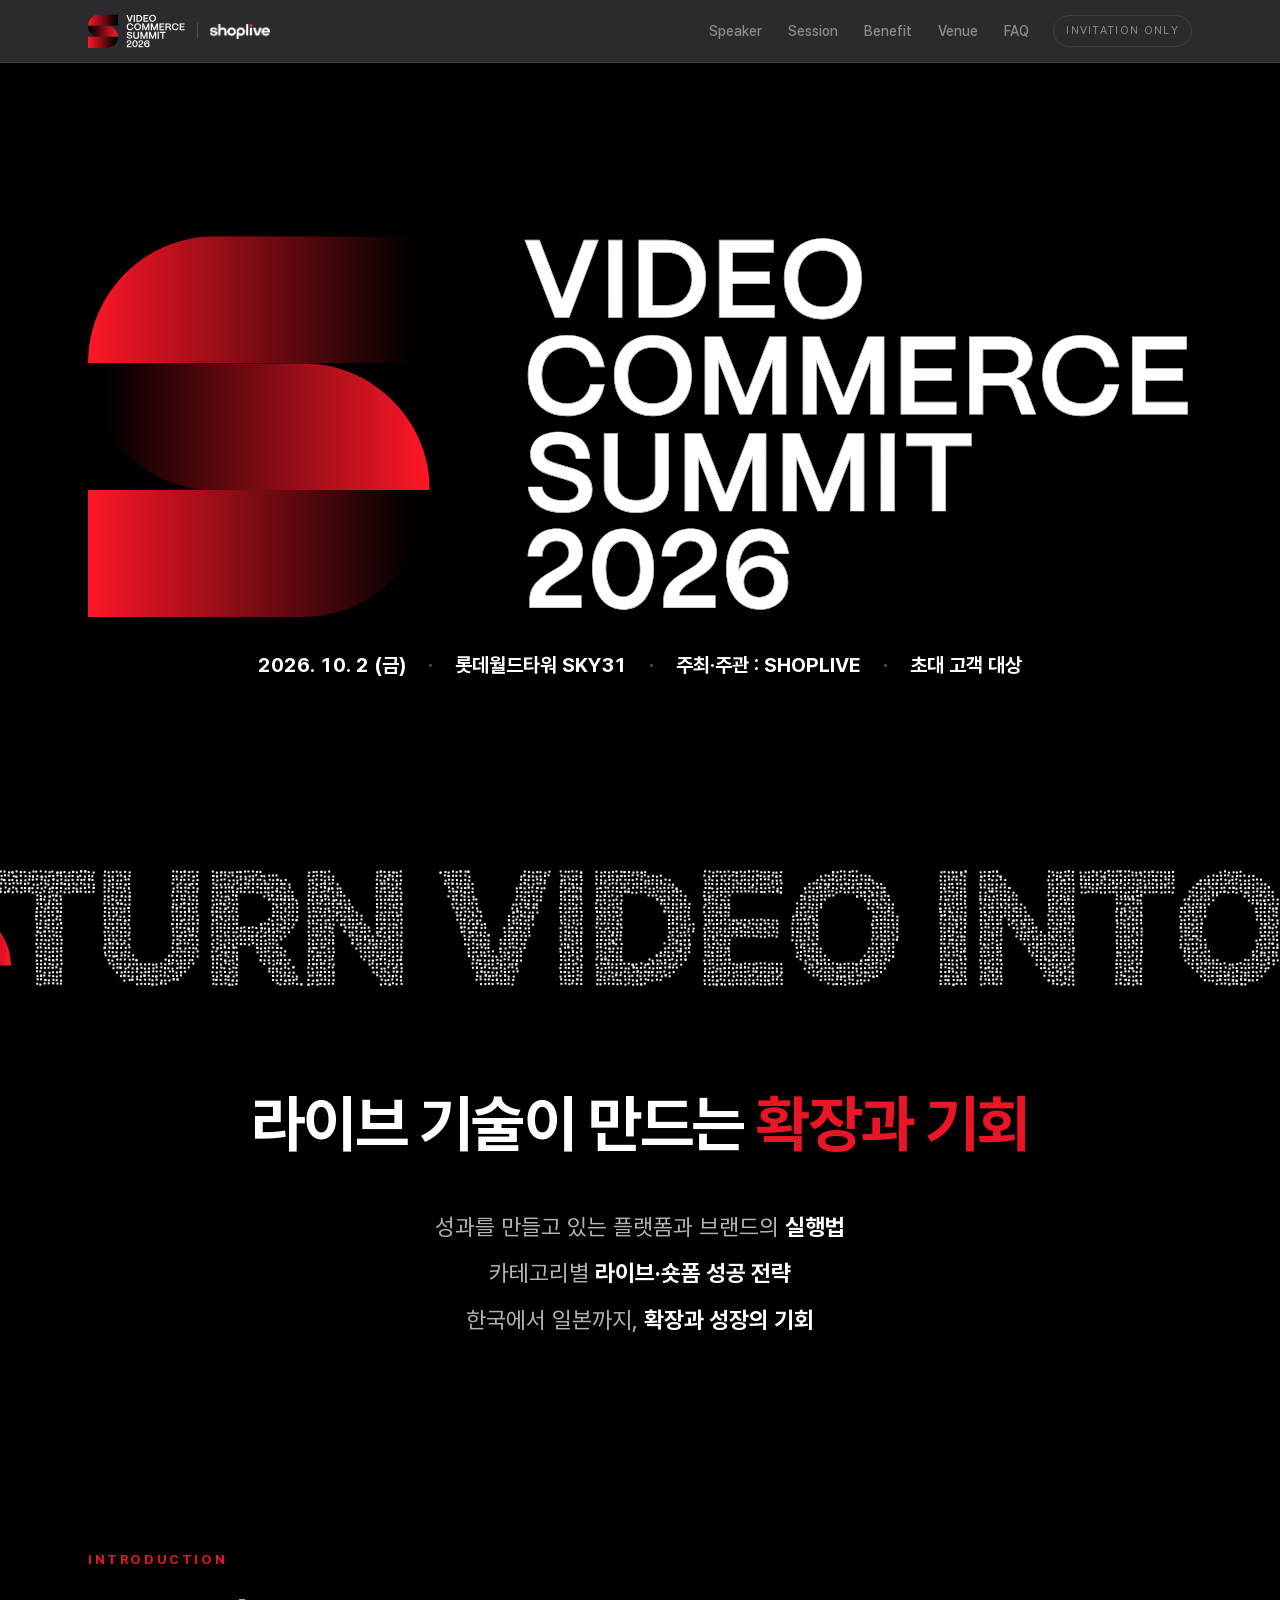
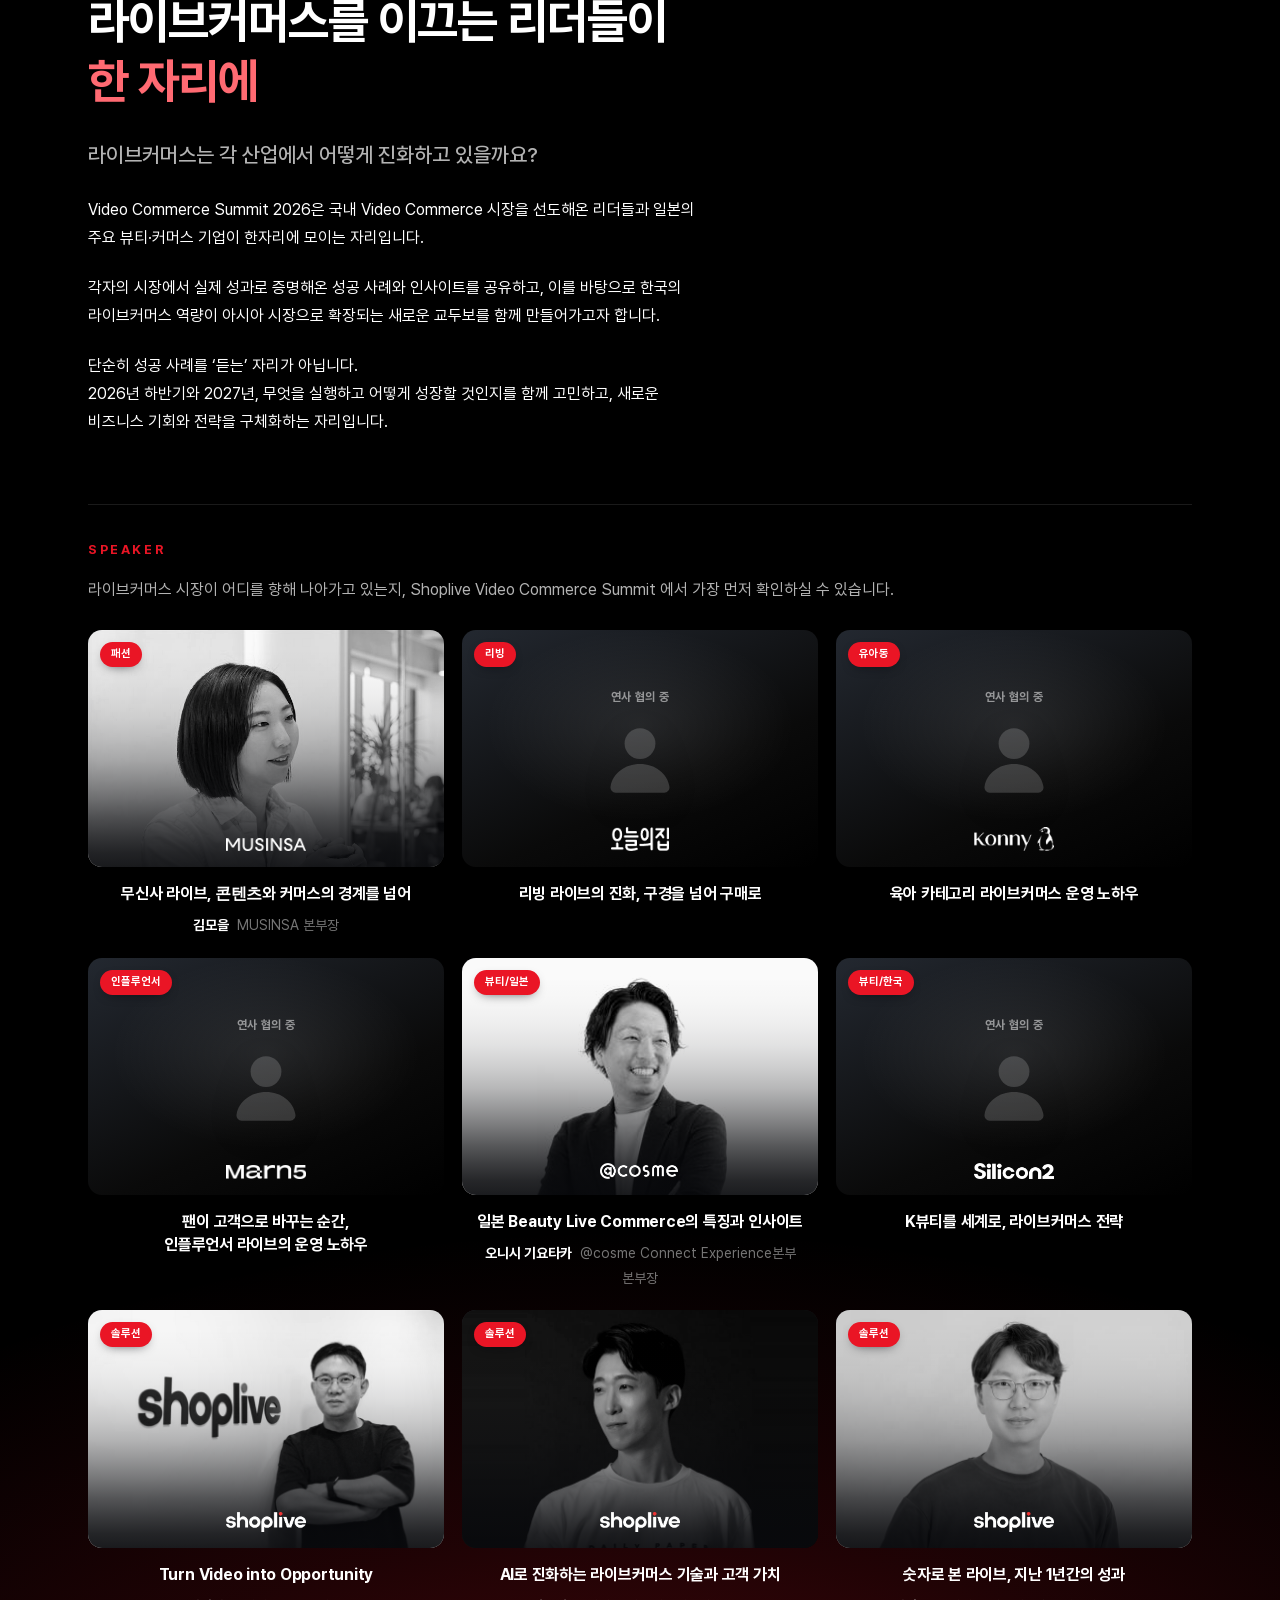
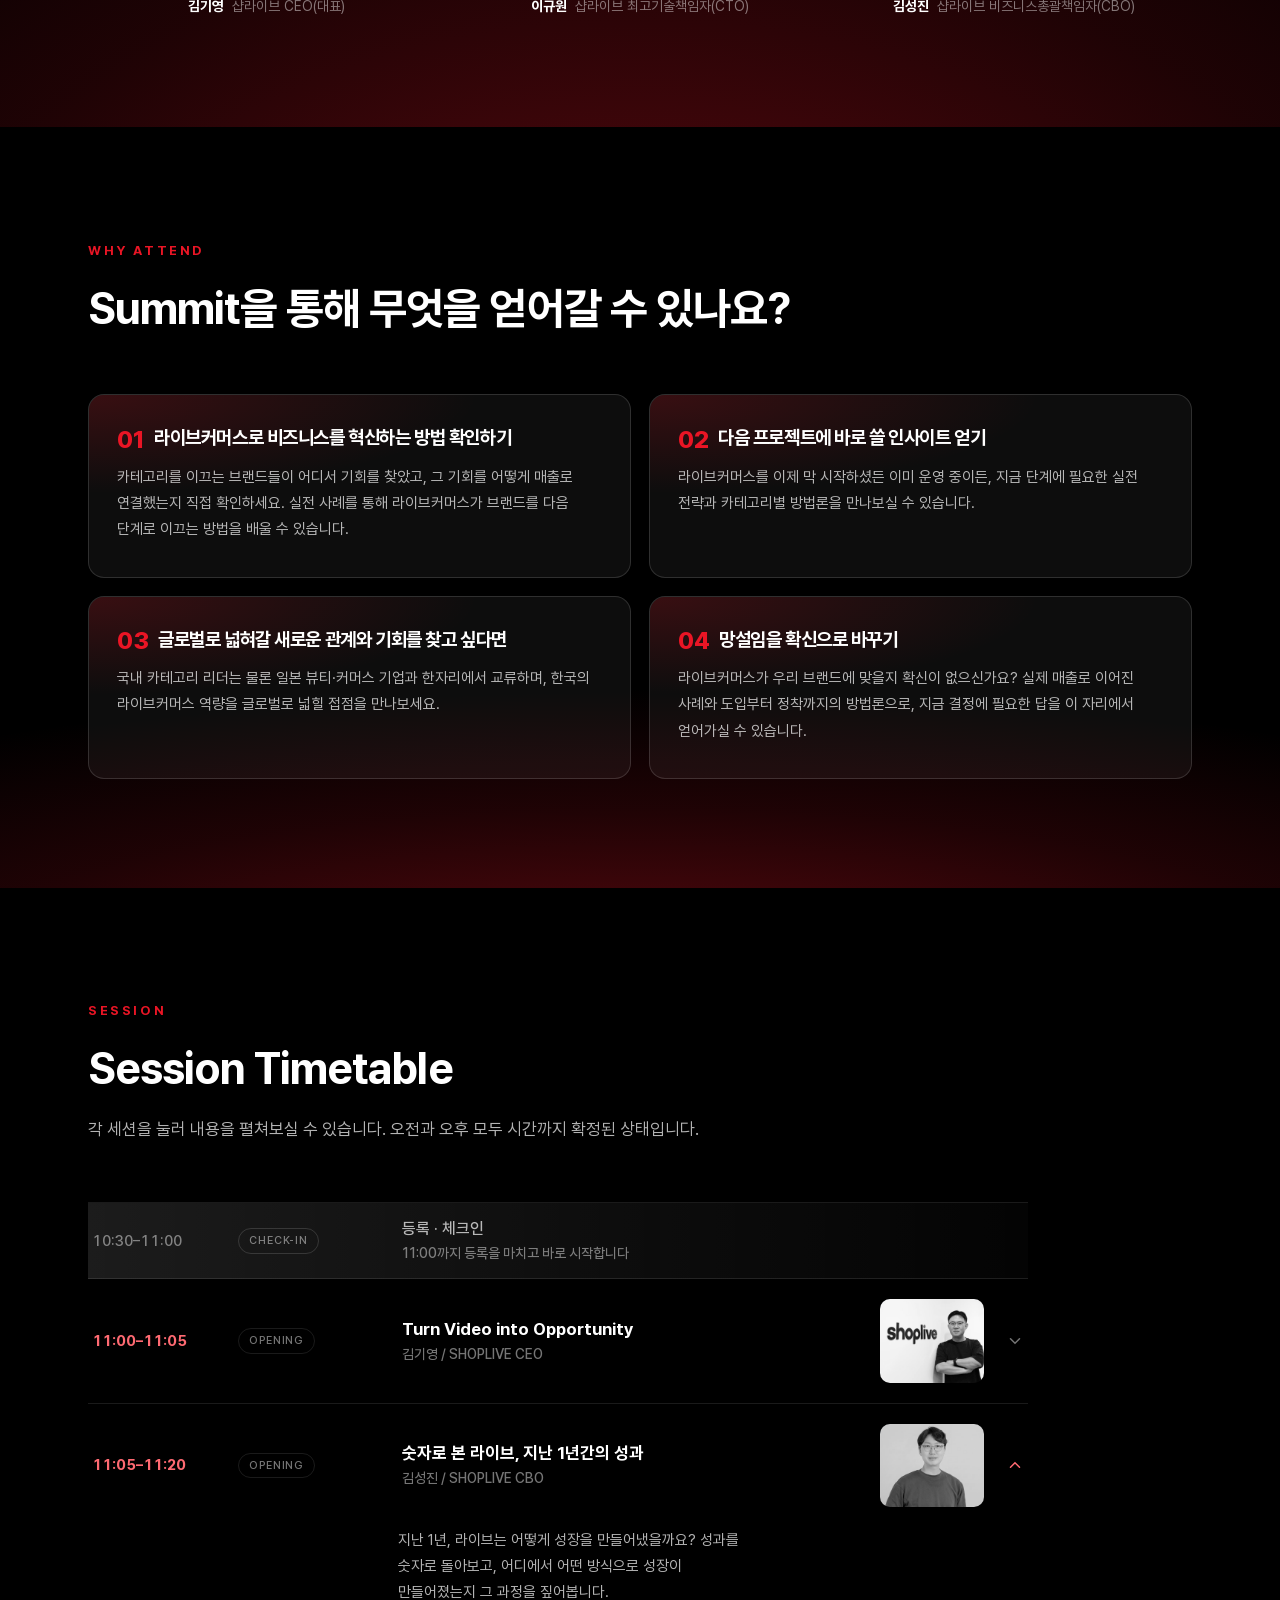
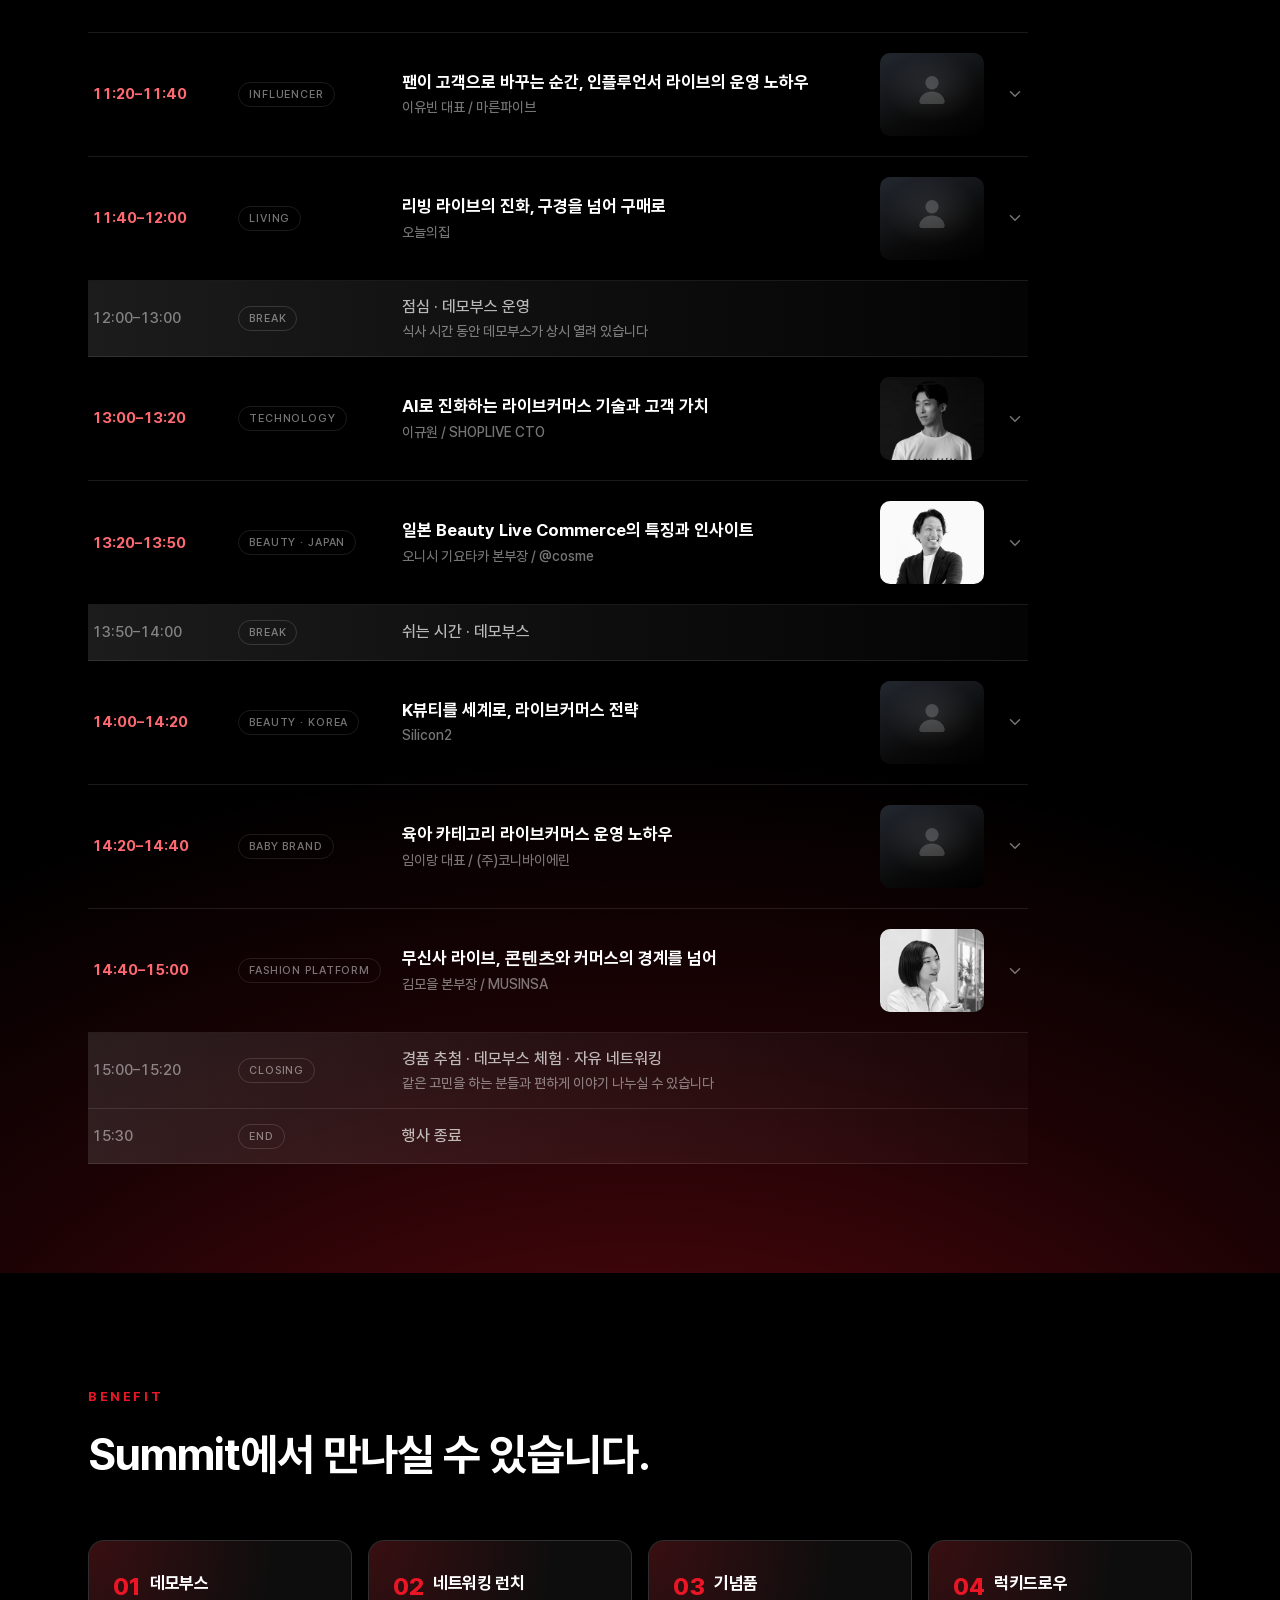
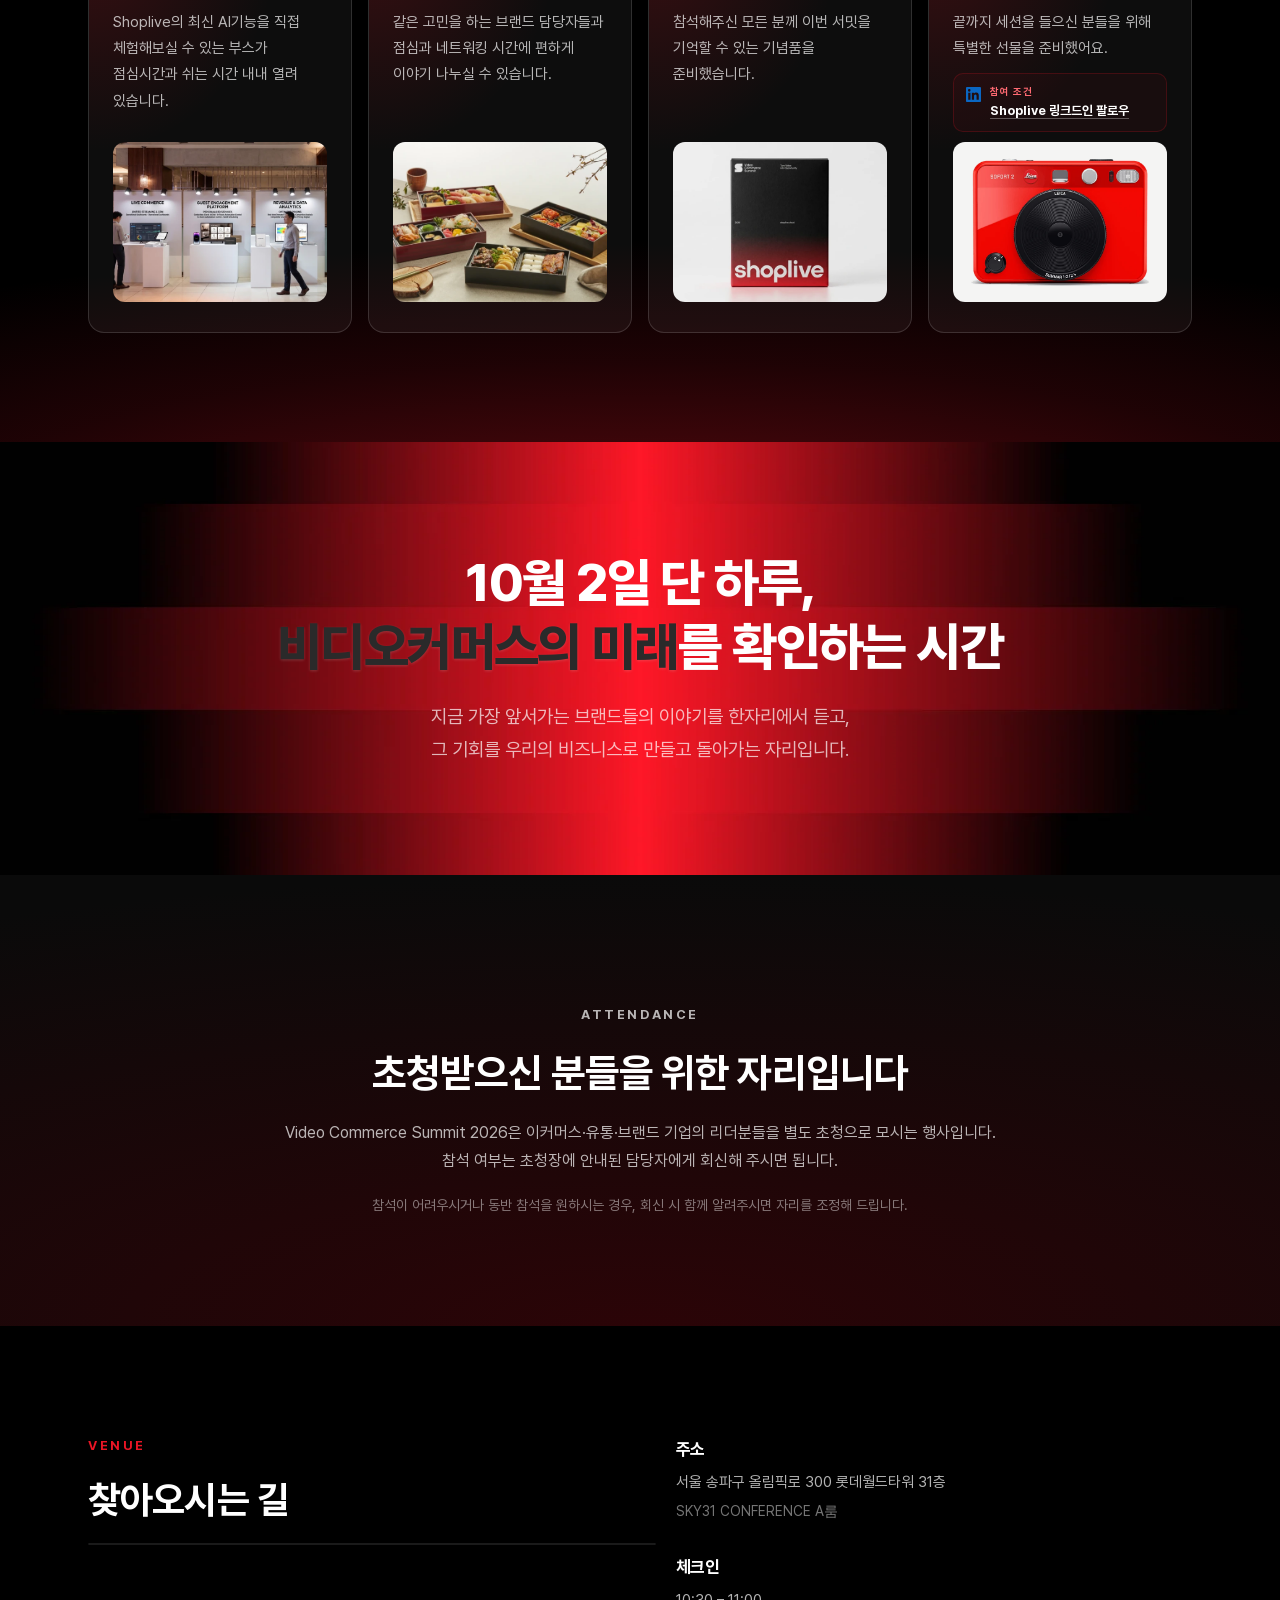
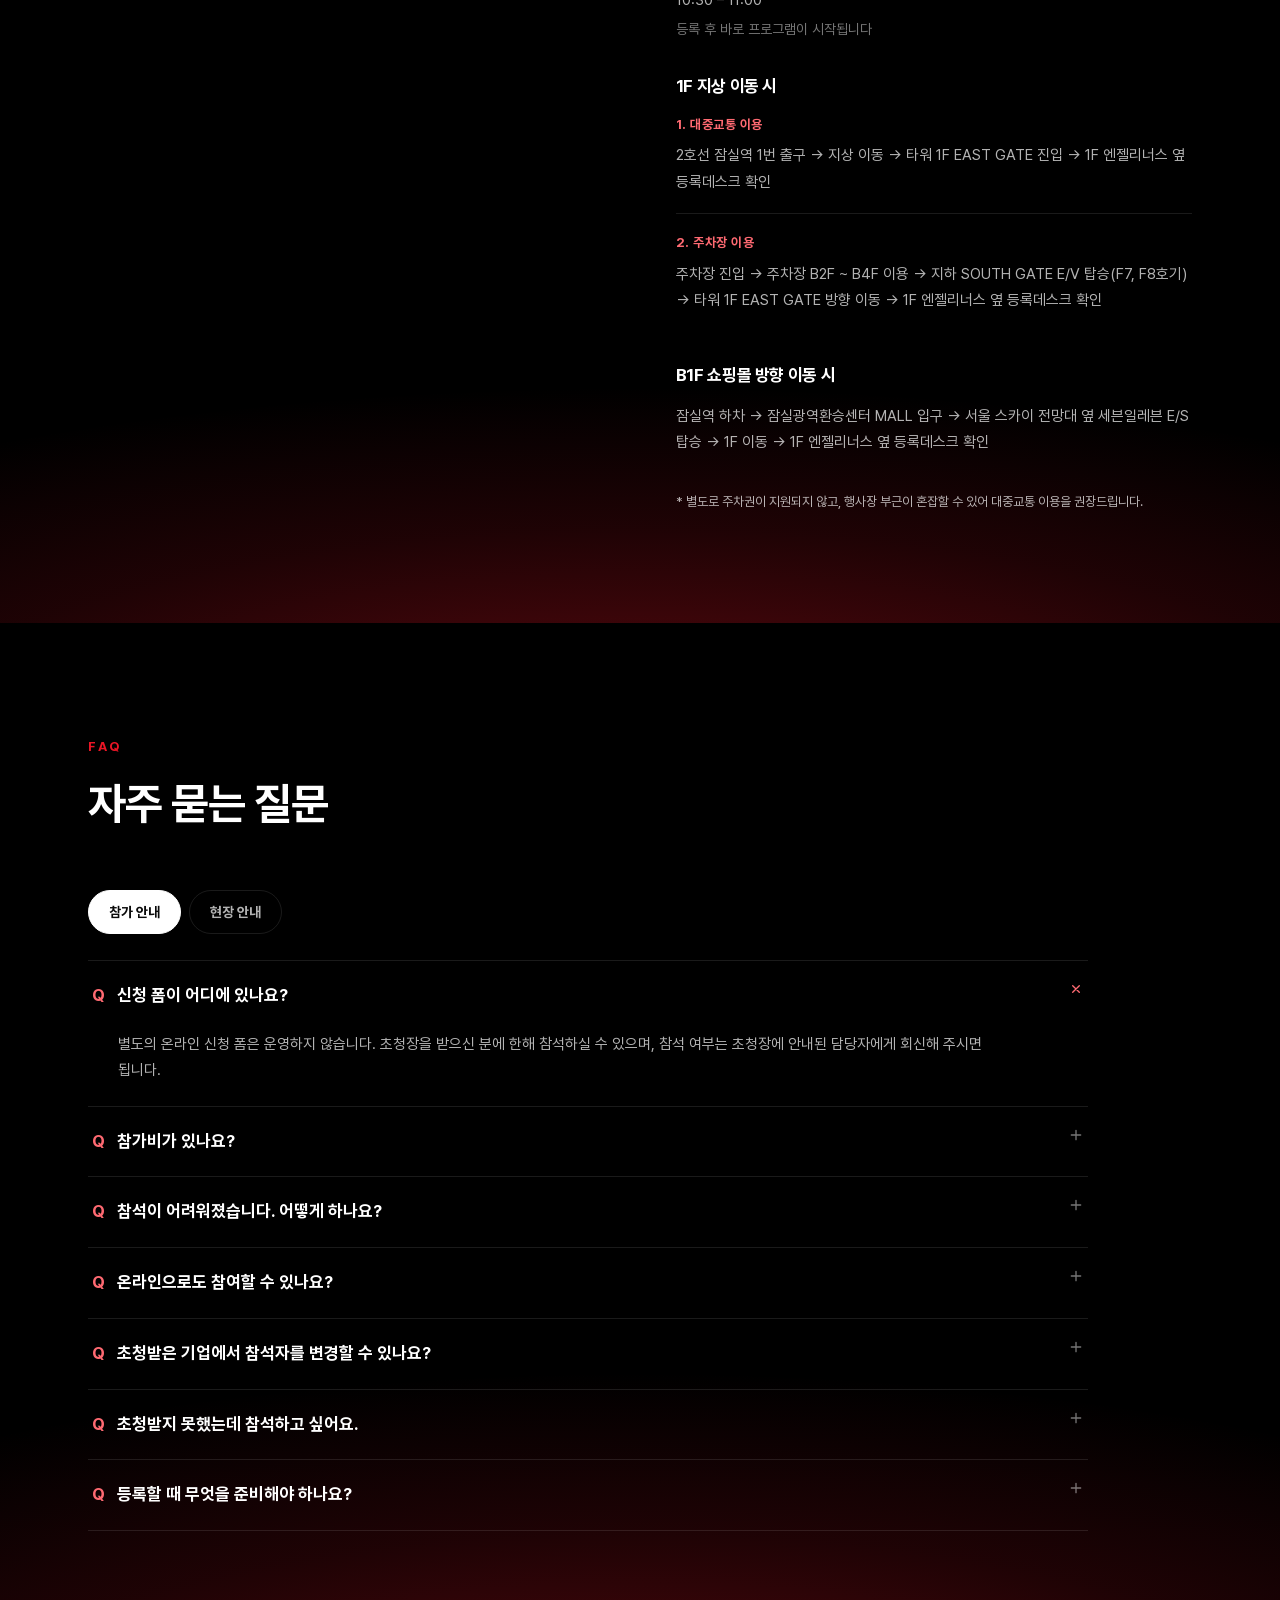
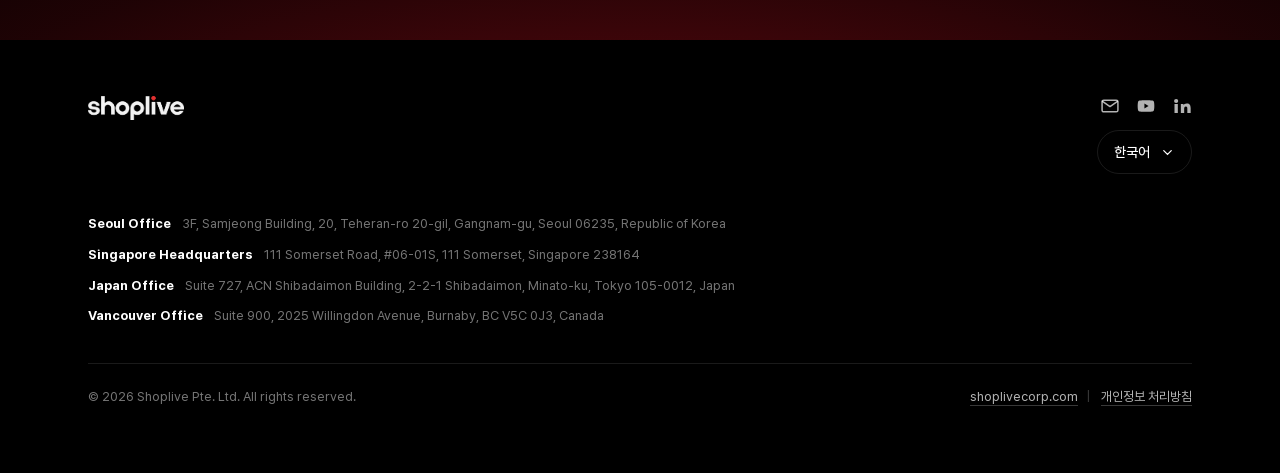
==== summit-2026/index.html @ 2a4b281f "Re-import: add MUSINSA and @cosme speaker photos The artifact replaced two placeholder speaker cards" ====
<!doctype html>
<html lang="ko">
<head>
<meta charset="utf-8" />
<meta name="viewport" content="width=device-width, initial-scale=1" />
<title>Video Commerce Summit 2026</title>
<meta name="description" content="Video Commerce Summit 2026 — 비디오 커머스의 다음 단계를 여는 초대 전용 서밋. 연사, 세션 타임테이블, 참가 혜택, 행사장 안내." />
<link rel="canonical" href="https://events.shoplivecorp.com/summit-2026/" />
<meta name="theme-color" content="#0A0A0A" />

<meta property="og:type" content="website" />
<meta property="og:site_name" content="Shoplive Events" />
<meta property="og:locale" content="ko_KR" />
<meta property="og:title" content="Video Commerce Summit 2026" />
<meta property="og:description" content="Video Commerce Summit 2026 — 비디오 커머스의 다음 단계를 여는 초대 전용 서밋. 연사, 세션 타임테이블, 참가 혜택, 행사장 안내." />
<meta property="og:url" content="https://events.shoplivecorp.com/summit-2026/" />
<meta property="og:image" content="https://events.shoplivecorp.com/summit-2026/og-image.png" />
<meta name="twitter:card" content="summary_large_image" />
<meta name="twitter:title" content="Video Commerce Summit 2026" />
<meta name="twitter:description" content="Video Commerce Summit 2026 — 비디오 커머스의 다음 단계를 여는 초대 전용 서밋. 연사, 세션 타임테이블, 참가 혜택, 행사장 안내." />
<meta name="twitter:image" content="https://events.shoplivecorp.com/summit-2026/og-image.png" />

<link rel="icon" href="../favicon.svg" type="image/svg+xml" />
<link rel="apple-touch-icon" href="assets/img/shoplive-logo.png" />

<link rel="preconnect" href="https://fonts.googleapis.com" />
<link rel="preconnect" href="https://fonts.gstatic.com" crossorigin />
<link rel="stylesheet" href="https://fonts.googleapis.com/css2?family=Noto+Sans+JP:wght@400;500;700;800&display=swap" />

<link rel="preload" href="assets/fonts/pretendard-400.woff2" as="font" type="font/woff2" crossorigin />
<link rel="preload" href="assets/fonts/pretendard-700.woff2" as="font" type="font/woff2" crossorigin />
<link rel="stylesheet" href="assets/css/fonts.css" />
<link rel="stylesheet" href="assets/css/style.css" />
</head>
<body>
<header class="gnb">
  <div class="wrap">
    <div class="gnb-left">
      <a class="gnb-brand" href="#top" aria-label="Video Commerce Summit 2026 맨 위로">
        <img class="gnb-lockup" src="assets/img/summit-lockup.svg" alt="Video Commerce Summit" />
      </a>
      <span class="gnb-div" aria-hidden="true"></span>
      <a class="gnb-by" href="https://www.shoplive.cloud/" target="_blank" rel="noopener" aria-label="Shoplive">
        <img class="gnb-logo" src="assets/img/shoplive-logo.png" alt="Shoplive" />
      </a>
    </div>
    <nav class="gnb-nav" aria-label="섹션 바로가기">
      <a href="#speakers">Speaker</a>
      <a href="#timetable">Session</a>
      <a href="#perks">Benefit</a>
      <a href="#venue">Venue</a>
      <a href="#faq">FAQ</a>
    </nav>
    <span class="gnb-chip">Invitation only</span>
  </div>
</header>

<main id="top">

  <!-- ===================== 히어로 ===================== -->
  <section class="hero">

    <div class="wrap hero-inner">
      <div class="hero-lockup">
        <img class="hl-mark" src="assets/img/summit-lockup.svg" alt="Video Commerce Summit 2026">
      </div>
      <p class="hero-meta">
        <span>2026. 10. 2 (금)</span><i>·</i>
        <span>롯데월드타워 SKY31</span><i>·</i>
        <span>주최·주관 : SHOPLIVE</span><i>·</i>
        <span>초대 고객 대상</span>
      </p>
    </div>

    <div class="wordmark">
      <canvas id="wm" aria-hidden="true"></canvas>
      <span class="sr-only">Turn Video into Opportunity</span>
    </div>



    <div class="wrap hero-inner">

      <h1>라이브 기술이 만드는 <span>확장과 기회</span></h1>


      <div class="hero-lines">
        <p>성과를 만들고 있는 플랫폼과 브랜드의 <b>실행법</b></p>
        <p>카테고리별 <b>라이브·숏폼 성공 전략</b></p>
        <p>한국에서 일본까지, <b>확장과 성장의 기회</b></p>
      </div>

    </div>
  </section>

  <!-- ===================== 인트로 ===================== -->
  <section class="sec sec--grad" id="intro">
    <div class="wrap">
      <p class="kicker" style="margin-bottom:20px;">Introduction</p>
      <h2 class="intro-lead">라이브커머스를 이끄는 리더들이<br /><em>한 자리에</em></h2>
      <p class="intro-q">라이브커머스는 각 산업에서 어떻게 진화하고 있을까요?</p>
      <p class="intro-body">Video Commerce Summit 2026은 국내 Video Commerce 시장을 선도해온 리더들과 일본의 주요 뷰티·커머스 기업이 한자리에 모이는 자리입니다.</p>
      <p class="intro-body">각자의 시장에서 실제 성과로 증명해온 성공 사례와 인사이트를 공유하고, 이를 바탕으로 한국의 라이브커머스 역량이 아시아 시장으로 확장되는 새로운 교두보를 함께 만들어가고자 합니다.</p>
      <p class="intro-body">단순히 성공 사례를 ‘듣는’ 자리가 아닙니다.<br />2026년 하반기와 2027년, 무엇을 실행하고 어떻게 성장할 것인지를 함께 고민하고, 새로운 비즈니스 기회와 전략을 구체화하는 자리입니다.</p>

      <div class="speaker-lead" id="speakers">
        <p class="kicker">Speaker</p>
        <p class="speaker-lead-text">라이브커머스 시장이 어디를 향해 나아가고 있는지, Shoplive Video Commerce Summit 에서 가장 먼저 확인하실 수 있습니다.</p>
      </div>

    <!-- 사진·로고 넣는 법
         로고: <span class="spk-logo"><img src="파일경로" alt="브랜드 로고" /></span>
         사진: <span class="spk-photo"><img src="파일경로" alt="이름" /></span>
         (지금은 자리만 잡아둔 상태 — class 의 ph 를 지우고 img 를 넣으면 됩니다) -->
    <div class="speakers">
      <article class="spk">
        <div class="spk-media">
          <span class="cat">패션</span>
          <img class="spk-photo" src="assets/img/speaker-kim-moeul.jpg" alt="김모을 MUSINSA 본부장" />
          <img class="spk-logo" src="assets/img/logo-musinsa.png" alt="무신사 로고" />
        </div>
        <div class="spk-body">
          <h3 class="spk-topic">무신사 라이브, 콘텐츠와 커머스의 경계를 넘어</h3>
          <p class="spk-person"><b>김모을</b> MUSINSA 본부장</p>
        </div>
      </article>
      <article class="spk spk--nophoto">
        <div class="spk-media">
          <span class="cat">리빙</span>
          <span class="spk-ph-label">연사 협의 중</span>
          <span class="spk-ph-icon" aria-hidden="true"><svg viewBox="0 0 64 64" fill="currentColor"><circle cx="32" cy="21.5" r="11.2"/><path d="M32 36.4c-11 0-19.9 7-21.4 16.3-.4 2.4 1.4 4.5 3.8 4.5h35.2c2.4 0 4.2-2.1 3.8-4.5C51.9 43.4 43 36.4 32 36.4z"/></svg></span>
          <img class="spk-logo" src="assets/img/logo-ohouse.png" alt="오늘의집 로고" />
        </div>
        <div class="spk-body">
          <h3 class="spk-topic">리빙 라이브의 진화, 구경을 넘어 구매로</h3>
        </div>
      </article>
      <article class="spk spk--nophoto">
        <div class="spk-media">
          <span class="cat">유아동</span>
          <span class="spk-ph-label">연사 협의 중</span>
          <span class="spk-ph-icon" aria-hidden="true"><svg viewBox="0 0 64 64" fill="currentColor"><circle cx="32" cy="21.5" r="11.2"/><path d="M32 36.4c-11 0-19.9 7-21.4 16.3-.4 2.4 1.4 4.5 3.8 4.5h35.2c2.4 0 4.2-2.1 3.8-4.5C51.9 43.4 43 36.4 32 36.4z"/></svg></span>
          <img class="spk-logo" src="assets/img/logo-conny.png" alt="코니 로고" />
        </div>
        <div class="spk-body">
          <h3 class="spk-topic">육아 카테고리 라이브커머스 운영 노하우</h3>
        </div>
      </article>
      <article class="spk spk--nophoto">
        <div class="spk-media">
          <span class="cat">인플루언서</span>
          <span class="spk-ph-label">연사 협의 중</span>
          <span class="spk-ph-icon" aria-hidden="true"><svg viewBox="0 0 64 64" fill="currentColor"><circle cx="32" cy="21.5" r="11.2"/><path d="M32 36.4c-11 0-19.9 7-21.4 16.3-.4 2.4 1.4 4.5 3.8 4.5h35.2c2.4 0 4.2-2.1 3.8-4.5C51.9 43.4 43 36.4 32 36.4z"/></svg></span>
          <img class="spk-logo" src="assets/img/logo-mareunfive.png" alt="마른파이브 로고" />
        </div>
        <div class="spk-body">
          <h3 class="spk-topic">팬이 고객으로 바꾸는 순간, 인플루언서 라이브의 운영 노하우</h3>
        </div>
      </article>
      <article class="spk">
        <div class="spk-media">
          <span class="cat">뷰티/일본</span>
          <img class="spk-photo" src="assets/img/speaker-onishi-kiyotaka.png" alt="오니시 기요타카" />
          <img class="spk-logo" src="assets/img/logo-atcosme.png" alt="@COSME 앳코스메 로고" />
        </div>
        <div class="spk-body">
          <h3 class="spk-topic">일본 Beauty Live Commerce의 특징과 인사이트</h3>
          <p class="spk-person"><b>오니시 기요타카</b> @cosme Connect Experience본부 본부장</p>
        </div>
      </article>
      <article class="spk spk--nophoto">
        <div class="spk-media">
          <span class="cat">뷰티/한국</span>
          <span class="spk-ph-label">연사 협의 중</span>
          <span class="spk-ph-icon" aria-hidden="true"><svg viewBox="0 0 64 64" fill="currentColor"><circle cx="32" cy="21.5" r="11.2"/><path d="M32 36.4c-11 0-19.9 7-21.4 16.3-.4 2.4 1.4 4.5 3.8 4.5h35.2c2.4 0 4.2-2.1 3.8-4.5C51.9 43.4 43 36.4 32 36.4z"/></svg></span>
          <img class="spk-logo" src="assets/img/logo-silicon2.png" alt="실리콘투 로고" />
        </div>
        <div class="spk-body">
          <h3 class="spk-topic">K뷰티를 세계로, 라이브커머스 전략</h3>
        </div>
      </article>
      <article class="spk">
        <div class="spk-media">
          <span class="cat">솔루션</span>
          <img class="spk-photo" src="assets/img/speaker-kim-kiyoung.jpg" alt="김기영 샵라이브 CEO(대표)" />
          <img class="spk-logo" src="assets/img/shoplive-logo.png" alt="샵라이브 로고" />
        </div>
        <div class="spk-body">
          <h3 class="spk-topic">Turn Video into Opportunity</h3>
          <p class="spk-person"><b>김기영</b> 샵라이브 CEO(대표)</p>
        </div>
      </article>
      <article class="spk">
        <div class="spk-media">
          <span class="cat">솔루션</span>
          <img class="spk-photo" src="assets/img/speaker-lee-gyuwon.jpg" alt="이규원 샵라이브 최고기술책임자(CTO)" />
          <img class="spk-logo" src="assets/img/shoplive-logo.png" alt="샵라이브 로고" />
        </div>
        <div class="spk-body">
          <h3 class="spk-topic">AI로 진화하는 라이브커머스 기술과 고객 가치</h3>
          <p class="spk-person"><b>이규원</b> 샵라이브 최고기술책임자(CTO)</p>
        </div>
      </article>
      <article class="spk">
        <div class="spk-media">
          <span class="cat">솔루션</span>
          <img class="spk-photo" src="assets/img/speaker-kim-seongjin.jpg" alt="김성진 샵라이브 비즈니스총괄책임자(CBO)" />
          <img class="spk-logo" src="assets/img/shoplive-logo.png" alt="샵라이브 로고" />
        </div>
        <div class="spk-body">
          <h3 class="spk-topic">숫자로 본 라이브, 지난 1년간의 성과</h3>
          <p class="spk-person"><b>김성진</b> 샵라이브 비즈니스총괄책임자(CBO)</p>
        </div>
      </article>
    </div>

    </div>
  </section>

  <!-- ===================== 참석해야 하는 이유 ===================== -->
  <section class="sec sec--grad" id="why-attend">
    <div class="wrap">
      <div class="sec-head">
        <p class="kicker">Why Attend</p>
        <h2 class="why-title">Summit을 통해 무엇을 얻어갈 수 있나요?</h2>
      </div>

      <div class="reasons">
        <article class="reason">
          <h3><span class="num">01</span><span class="tx">라이브커머스로 비즈니스를 혁신하는 방법 확인하기</span></h3>
          <p>카테고리를 이끄는 브랜드들이 어디서 기회를 찾았고, 그 기회를 어떻게 매출로 연결했는지 직접 확인하세요. 실전 사례를 통해 라이브커머스가 브랜드를 다음 단계로 이끄는 방법을 배울 수 있습니다.</p>
        </article>
        <article class="reason">
          <h3><span class="num">02</span><span class="tx">다음 프로젝트에 바로 쓸 인사이트 얻기</span></h3>
          <p>라이브커머스를 이제 막 시작하셨든 이미 운영 중이든, 지금 단계에 필요한 실전 전략과 카테고리별 방법론을 만나보실 수 있습니다.</p>
        </article>
        <article class="reason">
          <h3><span class="num">03</span><span class="tx">글로벌로 넓혀갈 새로운 관계와 기회를 찾고 싶다면</span></h3>
          <p>국내 카테고리 리더는 물론 일본 뷰티·커머스 기업과 한자리에서 교류하며, 한국의 라이브커머스 역량을 글로벌로 넓힐 접점을 만나보세요.</p>
        </article>
        <article class="reason">
          <h3><span class="num">04</span><span class="tx">망설임을 확신으로 바꾸기</span></h3>
          <p>라이브커머스가 우리 브랜드에 맞을지 확신이 없으신가요? 실제 매출로 이어진 사례와 도입부터 정착까지의 방법론으로, 지금 결정에 필요한 답을 이 자리에서 얻어가실 수 있습니다.</p>
        </article>
      </div>
    </div>
  </section>

  <!-- ===================== 타임테이블 ===================== -->
  <section class="sec sec--grad" id="timetable">
    <div class="wrap">
      <div class="sec-head">
        <p class="kicker">Session</p>
        <h2>Session Timetable</h2>
        <p class="sub">각 세션을 눌러 내용을 펼쳐보실 수 있습니다. 오전과 오후 모두 시간까지 확정된 상태입니다.</p>
      </div>

      <div class="tt">
        <details class="brk no-toggle">
          <summary>
            <span class="t">10:30–11:00</span>
            <span class="tag">Check-in</span>
            <span class="ttl">등록 · 체크인<small>11:00까지 등록을 마치고 바로 시작합니다</small></span>
            <svg class="chev" viewBox="0 0 24 24" fill="none" stroke="currentColor" stroke-width="2" stroke-linecap="round"><path d="M6 9l6 6 6-6"/></svg>
          </summary>
        </details>

        <details>
          <summary>
            <span class="t">11:00–11:05</span>
            <span class="tag">Opening</span>
            <span class="ttl">Turn Video into Opportunity<small>김기영 / SHOPLIVE CEO</small></span>
            <span class="tt-thumb" aria-hidden="true"><img class="tt-photo" src="assets/img/timetable-kim-kiyoung.jpg" alt="" /></span>
            <svg class="chev" viewBox="0 0 24 24" fill="none" stroke="currentColor" stroke-width="2" stroke-linecap="round"><path d="M6 9l6 6 6-6"/></svg>
          </summary>
          <p class="detail">라이브는 커머스에만 머물지 않고 다양한 카테고리의 새로운 산업과 만나 시너지를 내고 있습니다. 라이브가 줄 수 있는 신뢰의 자산을 이제 새로운 가능성으로 확장합니다.</p>
        </details>

        <details open>
          <summary>
            <span class="t">11:05–11:20</span>
            <span class="tag">Opening</span>
            <span class="ttl">숫자로 본 라이브, 지난 1년간의 성과<small>김성진 / SHOPLIVE CBO</small></span>
            <span class="tt-thumb" aria-hidden="true"><img class="tt-photo" src="assets/img/timetable-kim-seongjin.jpg" alt="" /></span>
            <svg class="chev" viewBox="0 0 24 24" fill="none" stroke="currentColor" stroke-width="2" stroke-linecap="round"><path d="M6 9l6 6 6-6"/></svg>
          </summary>
          <p class="detail">지난 1년, 라이브는 어떻게 성장을 만들어냈을까요? 성과를 숫자로 돌아보고, 어디에서 어떤 방식으로 성장이 만들어졌는지 그 과정을 짚어봅니다.</p>
        </details>

        <details>
          <summary>
            <span class="t">11:20–11:40</span>
            <span class="tag">Influencer</span>
            <span class="ttl">팬이 고객으로 바꾸는 순간, 인플루언서 라이브의 운영 노하우<small>이유빈 대표 / 마른파이브</small></span>
            <span class="tt-thumb tt-thumb--nophoto" aria-hidden="true"><span class="tt-ph-icon" aria-hidden="true"><svg viewBox="0 0 64 64" fill="currentColor"><circle cx="32" cy="21.5" r="11.2"/><path d="M32 36.4c-11 0-19.9 7-21.4 16.3-.4 2.4 1.4 4.5 3.8 4.5h35.2c2.4 0 4.2-2.1 3.8-4.5C51.9 43.4 43 36.4 32 36.4z"/></svg></span></span>
            <svg class="chev" viewBox="0 0 24 24" fill="none" stroke="currentColor" stroke-width="2" stroke-linecap="round"><path d="M6 9l6 6 6-6"/></svg>
          </summary>
          <p class="detail">팬덤이 매출로 이어지는 지점은 어디인가. 인플루언서가 직접 진행하는 라이브를 어떻게 기획하고 운영하는지, 실제 성과로 이어진 방식과 함께 공유합니다.</p>
        </details>

        <details>
          <summary>
            <span class="t">11:40–12:00</span>
            <span class="tag">Living</span>
            <span class="ttl">리빙 라이브의 진화, 구경을 넘어 구매로<small>오늘의집</small></span>
            <span class="tt-thumb tt-thumb--nophoto" aria-hidden="true"><span class="tt-ph-icon" aria-hidden="true"><svg viewBox="0 0 64 64" fill="currentColor"><circle cx="32" cy="21.5" r="11.2"/><path d="M32 36.4c-11 0-19.9 7-21.4 16.3-.4 2.4 1.4 4.5 3.8 4.5h35.2c2.4 0 4.2-2.1 3.8-4.5C51.9 43.4 43 36.4 32 36.4z"/></svg></span></span>
            <svg class="chev" viewBox="0 0 24 24" fill="none" stroke="currentColor" stroke-width="2" stroke-linecap="round"><path d="M6 9l6 6 6-6"/></svg>
          </summary>
          <p class="detail">리빙은 구경하는 재미가 큰 만큼 구매까지 가는 길이 긴 카테고리입니다. 오늘의집 라이브가 그 거리를 어떻게 좁혀왔는지, 보는 사람이 사는 사람으로 바뀌는 지점을 짚습니다.</p>
        </details>

        <details class="brk no-toggle">
          <summary>
            <span class="t">12:00–13:00</span>
            <span class="tag">Break</span>
            <span class="ttl">점심 · 데모부스 운영<small>식사 시간 동안 데모부스가 상시 열려 있습니다</small></span>
            <svg class="chev" viewBox="0 0 24 24" fill="none" stroke="currentColor" stroke-width="2" stroke-linecap="round"><path d="M6 9l6 6 6-6"/></svg>
          </summary>
        </details>

        <details>
          <summary>
            <span class="t">13:00–13:20</span>
            <span class="tag">Technology</span>
            <span class="ttl">AI로 진화하는 라이브커머스 기술과 고객 가치<small>이규원 / SHOPLIVE CTO</small></span>
            <span class="tt-thumb" aria-hidden="true"><img class="tt-photo" src="assets/img/timetable-lee-gyuwon.jpg" alt="" /></span>
            <svg class="chev" viewBox="0 0 24 24" fill="none" stroke="currentColor" stroke-width="2" stroke-linecap="round"><path d="M6 9l6 6 6-6"/></svg>
          </summary>
          <p class="detail">Shoplive가 선보일 AI 기술을 선공개합니다. AI가 라이브 운영을 어디까지 개선할 수 있는지, 그 변화가 브랜드와 고객 경험에서 어떤 가치로 이어지는지 함께 살펴봅니다.</p>
        </details>

        <details>
          <summary>
            <span class="t">13:20–13:50</span>
            <span class="tag">Beauty · Japan</span>
            <span class="ttl">일본 Beauty Live Commerce의 특징과 인사이트<small>오니시 기요타카 본부장 / @cosme</small></span>
            <span class="tt-thumb" aria-hidden="true"><img class="tt-photo" src="assets/img/timetable-onishi-kiyotaka.png" alt="" /></span>
            <svg class="chev" viewBox="0 0 24 24" fill="none" stroke="currentColor" stroke-width="2" stroke-linecap="round"><path d="M6 9l6 6 6-6"/></svg>
          </summary>
          <p class="detail">일본 최대 뷰티 플랫폼이 라이브커머스를 어떻게 바라보고 있는지, 현지 기업의 시각으로 직접 전합니다. 한국어 통역이 함께 제공됩니다.</p>
        </details>

        <details class="brk no-toggle">
          <summary>
            <span class="t">13:50–14:00</span>
            <span class="tag">Break</span>
            <span class="ttl">쉬는 시간 · 데모부스</span>
            <svg class="chev" viewBox="0 0 24 24" fill="none" stroke="currentColor" stroke-width="2" stroke-linecap="round"><path d="M6 9l6 6 6-6"/></svg>
          </summary>
        </details>

        <details>
          <summary>
            <span class="t">14:00–14:20</span>
            <span class="tag">Beauty · Korea</span>
            <span class="ttl">K뷰티를 세계로, 라이브커머스 전략<small>Silicon2</small></span>
            <span class="tt-thumb tt-thumb--nophoto" aria-hidden="true"><span class="tt-ph-icon" aria-hidden="true"><svg viewBox="0 0 64 64" fill="currentColor"><circle cx="32" cy="21.5" r="11.2"/><path d="M32 36.4c-11 0-19.9 7-21.4 16.3-.4 2.4 1.4 4.5 3.8 4.5h35.2c2.4 0 4.2-2.1 3.8-4.5C51.9 43.4 43 36.4 32 36.4z"/></svg></span></span>
            <svg class="chev" viewBox="0 0 24 24" fill="none" stroke="currentColor" stroke-width="2" stroke-linecap="round"><path d="M6 9l6 6 6-6"/></svg>
          </summary>
          <p class="detail">국경을 넘으면 무엇이 달라지는가. K뷰티를 세계에 파는 회사가 현지에서 통한 방식을 공유합니다.</p>
        </details>

        <details>
          <summary>
            <span class="t">14:20–14:40</span>
            <span class="tag">Baby brand</span>
            <span class="ttl">육아 카테고리 라이브커머스 운영 노하우<small>임이랑 대표 / (주)코니바이에린</small></span>
            <span class="tt-thumb tt-thumb--nophoto" aria-hidden="true"><span class="tt-ph-icon" aria-hidden="true"><svg viewBox="0 0 64 64" fill="currentColor"><circle cx="32" cy="21.5" r="11.2"/><path d="M32 36.4c-11 0-19.9 7-21.4 16.3-.4 2.4 1.4 4.5 3.8 4.5h35.2c2.4 0 4.2-2.1 3.8-4.5C51.9 43.4 43 36.4 32 36.4z"/></svg></span></span>
            <svg class="chev" viewBox="0 0 24 24" fill="none" stroke="currentColor" stroke-width="2" stroke-linecap="round"><path d="M6 9l6 6 6-6"/></svg>
          </summary>
          <p class="detail">아이에게 쓰는 물건일수록 선택이 신중해집니다. 그 신뢰를 라이브로 어떻게 쌓았는지 공유합니다.</p>
        </details>

        <details>
          <summary>
            <span class="t">14:40–15:00</span>
            <span class="tag">Fashion Platform</span>
            <span class="ttl">무신사 라이브, 콘텐츠와 커머스의 경계를 넘어<small>김모을 본부장 / MUSINSA</small></span>
            <span class="tt-thumb" aria-hidden="true"><img class="tt-photo" src="assets/img/timetable-kim-moeul.jpg" alt="" /></span>
            <svg class="chev" viewBox="0 0 24 24" fill="none" stroke="currentColor" stroke-width="2" stroke-linecap="round"><path d="M6 9l6 6 6-6"/></svg>
          </summary>
          <p class="detail">6년간 라이브커머스를 통해 성장해온 무신사가 그 과정에서 발견한 콘텐츠와 커머스의 새로운 가능성, 변화하는 고객 경험, 그리고 앞으로 만들어갈 성장의 방향을 이야기합니다.</p>
        </details>

        <details class="brk no-toggle">
          <summary>
            <span class="t">15:00–15:20</span>
            <span class="tag">Closing</span>
            <span class="ttl">경품 추첨 · 데모부스 체험 · 자유 네트워킹<small>같은 고민을 하는 분들과 편하게 이야기 나누실 수 있습니다</small></span>
            <svg class="chev" viewBox="0 0 24 24" fill="none" stroke="currentColor" stroke-width="2" stroke-linecap="round"><path d="M6 9l6 6 6-6"/></svg>
          </summary>
        </details>

        <details class="brk no-toggle">
          <summary>
            <span class="t">15:30</span>
            <span class="tag">End</span>
            <span class="ttl">행사 종료</span>
            <svg class="chev" viewBox="0 0 24 24" fill="none" stroke="currentColor" stroke-width="2" stroke-linecap="round"><path d="M6 9l6 6 6-6"/></svg>
          </summary>
        </details>
      </div>
    </div>
  </section>

  <!-- ===================== 혜택 ===================== -->
  <section class="sec sec--grad" id="perks">
    <div class="wrap">
      <div class="sec-head">
        <p class="kicker">Benefit</p>
        <h2>Summit에서 만나실 수 있습니다.</h2>
      </div>

      <div class="perks">

        <article class="perk">
          <h3><span class="num">01</span><span class="tx">데모부스</span></h3>
          <p>Shoplive의 최신 AI기능을 직접 체험해보실 수 있는 부스가 점심시간과 쉬는 시간 내내 열려 있습니다.</p>
          <img class="perk-img perk-img--photo" src="assets/img/perk-demo-booth.webp" alt="데모부스 전경" />
        </article>
        <article class="perk">
          <h3><span class="num">02</span><span class="tx">네트워킹 런치</span></h3>
          <p>같은 고민을 하는 브랜드 담당자들과 점심과 네트워킹 시간에 편하게 이야기 나누실 수 있습니다.</p>
          <img class="perk-img perk-img--photo" src="assets/img/perk-networking-lunch.webp" alt="네트워킹 런치 도시락" />
        </article>
        <article class="perk">
          <h3><span class="num">03</span><span class="tx">기념품</span></h3>
          <p>참석해주신 모든 분께 이번 서밋을 기억할 수 있는 기념품을 준비했습니다.</p>
          <img class="perk-img perk-img--photo" src="assets/img/perk-goods.webp" alt="Video Commerce Summit 2026 기념품 패키지" />
        </article>
        <article class="perk">
          <h3><span class="num">04</span><span class="tx">럭키드로우</span></h3>
          <p>끝까지 세션을 들으신 분들을 위해 특별한 선물을 준비했어요.</p>
          <p class="perk-req">
            <span class="perk-req-ic" aria-hidden="true"><svg viewBox="0 0 24 24" fill="currentColor"><path d="M20.45 20.45h-3.56v-5.57c0-1.33-.03-3.04-1.85-3.04-1.86 0-2.14 1.45-2.14 2.94v5.67H9.35V9h3.41v1.56h.05a3.74 3.74 0 0 1 3.37-1.85c3.6 0 4.27 2.37 4.27 5.46v6.28zM5.34 7.43a2.07 2.07 0 1 1 0-4.13 2.07 2.07 0 0 1 0 4.13zM7.12 20.45H3.56V9h3.56v11.45zM22.22 0H1.77C.79 0 0 .77 0 1.72v20.56C0 23.23.79 24 1.77 24h20.45c.98 0 1.78-.77 1.78-1.72V1.72C24 .77 23.2 0 22.22 0z"/></svg></span>
            <span class="perk-req-tx"><b>참여 조건</b><a href="https://kr.linkedin.com/company/shoplive" target="_blank" rel="noopener">Shoplive 링크드인 팔로우</a></span>
          </p>
          <img class="perk-img" src="assets/img/perk-luckydraw-leica.webp" alt="럭키드로우 경품 — Leica Sofort 2 (레드)" />
        </article>

      </div>
    </div>
  </section>
  <!-- ===================== 강조 밴드 ===================== -->
  <section class="sec sec--grad" id="moment" style="background: url(assets/img/moment-bg.webp) center/cover no-repeat;">
    <div class="wrap">
      <div class="emph">
        <h2>10월 2일 단 하루,<br /><em>비디오커머스의 미래</em>를 확인하는 시간</h2>
        <p>지금 가장 앞서가는 브랜드들의 이야기를 한자리에서 듣고,<br />그 기회를 우리의 비즈니스로 만들고 돌아가는 자리입니다.</p>
      </div>
    </div>
  </section>

  <!-- ===================== 초청 안내 ===================== -->
  <section class="sec sec--ember" id="attend">
    <div class="wrap">
      <div class="invite">
        <p class="kicker">Attendance</p>
        <h2>초청받으신 분들을 위한 자리입니다</h2>
        <p>Video Commerce Summit 2026은 이커머스·유통·브랜드 기업의 리더분들을 별도 초청으로 모시는 행사입니다. 참석 여부는 초청장에 안내된 담당자에게 회신해 주시면 됩니다.</p>

        <p class="fine">참석이 어려우시거나 동반 참석을 원하시는 경우, 회신 시 함께 알려주시면 자리를 조정해 드립니다.</p>
      </div>
    </div>
  </section>

  <!-- ===================== 오시는 길 ===================== -->
  <section class="sec sec--grad" id="venue">
    <div class="wrap">
      <div class="venue-grid">
        <div>
          <p class="kicker" style="margin-bottom:18px;">Venue</p>
          <h2 class="venue-headline">찾아오시는 길</h2>

          <div class="venue-kakao-map">
            <!-- * 카카오맵 - 지도퍼가기 -->
            <!-- 1. 지도 노드 -->
            <div id="daumRoughmapContainer1789456505508" class="root_daum_roughmap root_daum_roughmap_landing"></div>

            <!--
                2. 설치 스크립트
                * 지도 퍼가기 서비스를 2개 이상 넣을 경우, 설치 스크립트는 하나만 삽입합니다.
            -->
            <script charset="UTF-8" class="daum_roughmap_loader_script" src="https://ssl.daumcdn.net/dmaps/map_js_init/roughmapLoader.js"></script>

            <!-- 3. 실행 스크립트 -->
            <script charset="UTF-8">
                (function () {
                    /* 지도는 mapWidth 로 준 값 그대로 고정 폭으로 그려진다. 640 을
                       박아두면 좌측 칼럼(약 568px)보다 넓어 가로로 넘치므로, 실제
                       칸 너비를 재서 넘긴다. 로더를 받지 못한 환경에서는 daum 이
                       없으므로 조용히 넘어간다. */
                    if (!window.daum || !daum.roughmap) return;
                    var node = document.getElementById('daumRoughmapContainer1789456505508');
                    var box = node && node.parentNode;
                    var w = box ? box.clientWidth : 0;
                    new daum.roughmap.Lander({
                        "timestamp" : "1789456505508",
                        "key" : "ur99e85su6q",
                        "mapWidth" : String(w > 0 ? w : 640),
                        "mapHeight" : "360"
                    }).render();
                })();
            </script>
          </div>
        </div>

        <div>
          <div class="venue-routes">
            <h3>주소</h3>
            <p class="route-path">서울 송파구 올림픽로 300 롯데월드타워 31층<span class="sub">SKY31 CONFERENCE A룸</span></p>

            <h3>체크인</h3>
            <p class="route-path">10:30 – 11:00<span class="sub">등록 후 바로 프로그램이 시작됩니다</span></p>

            <h3>1F 지상 이동 시</h3>
            <div class="route">
              <p class="route-tag">1. 대중교통 이용</p>
              <p class="route-path">2호선 잠실역 1번 출구 → 지상 이동 → 타워 1F EAST GATE 진입 → 1F 엔젤리너스 옆 등록데스크 확인</p>
            </div>
            <div class="route">
              <p class="route-tag">2. 주차장 이용</p>
              <p class="route-path">주차장 진입 → 주차장 B2F ~ B4F 이용 → 지하 SOUTH GATE E/V 탑승(F7, F8호기) → 타워 1F EAST GATE 방향 이동 → 1F 엔젤리너스 옆 등록데스크 확인</p>
            </div>

            <h3>B1F 쇼핑몰 방향 이동 시</h3>
            <div class="route">
              <p class="route-path">잠실역 하차 → 잠실광역환승센터 MALL 입구 → 서울 스카이 전망대 옆 세븐일레븐 E/S 탑승 → 1F 이동 → 1F 엔젤리너스 옆 등록데스크 확인</p>
            </div>

            <p class="route-note">* 별도로 주차권이 지원되지 않고, 행사장 부근이 혼잡할 수 있어 대중교통 이용을 권장드립니다.</p>
          </div>
        </div>
      </div>
    </div>
  </section>

  <!-- ===================== FAQ ===================== -->
  <section class="sec sec--grad" id="faq">
    <div class="wrap">
      <div class="sec-head">
        <p class="kicker">FAQ</p>
        <h2>자주 묻는 질문</h2>
      </div>

      <div class="faq-tabs" role="tablist" aria-label="FAQ 분류">
        <button class="faq-tab" role="tab" aria-selected="true" aria-controls="faq-attend" id="tab-attend" type="button">참가 안내</button>
        <button class="faq-tab" role="tab" aria-selected="false" aria-controls="faq-onsite" id="tab-onsite" type="button">현장 안내</button>
      </div>

      <div class="faq-group" id="faq-attend" role="tabpanel" aria-labelledby="tab-attend">
        <details open>
          <summary><span class="q">Q</span><span class="tx">신청 폼이 어디에 있나요?</span>
        <svg class="plus" viewBox="0 0 24 24" fill="none" stroke="currentColor" stroke-width="2" stroke-linecap="round"><path d="M12 5v14M5 12h14"/></svg>
          </summary>
          <p class="ans">별도의 온라인 신청 폼은 운영하지 않습니다. 초청장을 받으신 분에 한해 참석하실 수 있으며, 참석 여부는 초청장에 안내된 담당자에게 회신해 주시면 됩니다.</p>
        </details>
        <details>
          <summary><span class="q">Q</span><span class="tx">참가비가 있나요?</span>
        <svg class="plus" viewBox="0 0 24 24" fill="none" stroke="currentColor" stroke-width="2" stroke-linecap="round"><path d="M12 5v14M5 12h14"/></svg>
          </summary>
          <p class="ans">참가비는 따로 없습니다. 초청드린 분들을 정성껏 모시고 싶어 준비한 자리라, 편안하게 참석해 주시면 됩니다.</p>
        </details>
        <details>
          <summary><span class="q">Q</span><span class="tx">참석이 어려워졌습니다. 어떻게 하나요?</span>
        <svg class="plus" viewBox="0 0 24 24" fill="none" stroke="currentColor" stroke-width="2" stroke-linecap="round"><path d="M12 5v14M5 12h14"/></svg>
          </summary>
          <p class="ans">초청 메일에 회신해 알려주시면 감사하겠습니다.</p>
        </details>
        <details>
          <summary><span class="q">Q</span><span class="tx">온라인으로도 참여할 수 있나요?</span>
        <svg class="plus" viewBox="0 0 24 24" fill="none" stroke="currentColor" stroke-width="2" stroke-linecap="round"><path d="M12 5v14M5 12h14"/></svg>
          </summary>
          <p class="ans">이번 서밋은 현장 참석만 가능한 오프라인 전용 행사입니다.</p>
        </details>
        <details>
          <summary><span class="q">Q</span><span class="tx">초청받은 기업에서 참석자를 변경할 수 있나요?</span>
        <svg class="plus" viewBox="0 0 24 24" fill="none" stroke="currentColor" stroke-width="2" stroke-linecap="round"><path d="M12 5v14M5 12h14"/></svg>
          </summary>
          <p class="ans">네, 가능합니다. 초청 메일에 회신해 변경하실 분의 성함과 직함을 알려주세요.</p>
        </details>
        <details>
          <summary><span class="q">Q</span><span class="tx">초청받지 못했는데 참석하고 싶어요.</span>
        <svg class="plus" viewBox="0 0 24 24" fill="none" stroke="currentColor" stroke-width="2" stroke-linecap="round"><path d="M12 5v14M5 12h14"/></svg>
          </summary>
          <p class="ans">이번 서밋은 초청 기업을 대상으로 진행됩니다. 참석을 희망하신다면 <a href="#attend">초청 안내</a>의 문의처로 남겨주시면 안내해 드리겠습니다.</p>
        </details>
        <details>
          <summary><span class="q">Q</span><span class="tx">등록할 때 무엇을 준비해야 하나요?</span>
        <svg class="plus" viewBox="0 0 24 24" fill="none" stroke="currentColor" stroke-width="2" stroke-linecap="round"><path d="M12 5v14M5 12h14"/></svg>
          </summary>
          <p class="ans">이메일 초청장을 지참해 주시면 원활하게 등록하실 수 있습니다.</p>
        </details>
      </div>

      <div class="faq-group" id="faq-onsite" role="tabpanel" aria-labelledby="tab-onsite" hidden>
        <details open>
          <summary><span class="q">Q</span><span class="tx">통역이 제공되나요?</span>
        <svg class="plus" viewBox="0 0 24 24" fill="none" stroke="currentColor" stroke-width="2" stroke-linecap="round"><path d="M12 5v14M5 12h14"/></svg>
          </summary>
          <p class="ans">앳코스메 등 일본 연사 세션은 일본어로 진행되며, 한국어·영어·일본어 동시통역(AI 기반)이 지원될 예정입니다.</p>
        </details>
        <details>
          <summary><span class="q">Q</span><span class="tx">몇 시부터 입장할 수 있나요?</span>
        <svg class="plus" viewBox="0 0 24 24" fill="none" stroke="currentColor" stroke-width="2" stroke-linecap="round"><path d="M12 5v14M5 12h14"/></svg>
          </summary>
          <p class="ans">10시 30분부터 등록이 시작되며, 11시에 오프닝이 시작됩니다. 등록 후 바로 착석하시면 됩니다.</p>
        </details>
        <details>
          <summary><span class="q">Q</span><span class="tx">주차 지원이 되나요?</span>
        <svg class="plus" viewBox="0 0 24 24" fill="none" stroke="currentColor" stroke-width="2" stroke-linecap="round"><path d="M12 5v14M5 12h14"/></svg>
          </summary>
          <p class="ans">주차는 지원되지 않습니다. 행사장 부근이 혼잡할 수 있어 가급적 대중교통을 이용해 주시길 바랍니다.</p>
        </details>
        <details>
          <summary><span class="q">Q</span><span class="tx">행사 사진 및 영상 촬영이 가능한가요?</span>
        <svg class="plus" viewBox="0 0 24 24" fill="none" stroke="currentColor" stroke-width="2" stroke-linecap="round"><path d="M12 5v14M5 12h14"/></svg>
          </summary>
          <p class="ans">개인 기록 용도의 촬영은 가능하나, 세션 발표 내용의 영상 녹화는 제한됩니다.</p>
        </details>
        <details>
          <summary><span class="q">Q</span><span class="tx">점심 식사가 제공되나요?</span>
        <svg class="plus" viewBox="0 0 24 24" fill="none" stroke="currentColor" stroke-width="2" stroke-linecap="round"><path d="M12 5v14M5 12h14"/></svg>
          </summary>
          <p class="ans">점심 시간에 맞춰 도시락을 제공해 드릴 예정입니다.</p>
        </details>
        <details>
          <summary><span class="q">Q</span><span class="tx">좌석은 지정석인가요?</span>
        <svg class="plus" viewBox="0 0 24 24" fill="none" stroke="currentColor" stroke-width="2" stroke-linecap="round"><path d="M12 5v14M5 12h14"/></svg>
          </summary>
          <p class="ans">선착순으로 자유롭게 착석하실 수 있습니다. 다만 원활한 운영을 위해 현장 스태프가 좌석 안내를 드릴 수 있습니다.</p>
        </details>
        <details>
          <summary><span class="q">Q</span><span class="tx">경품 추첨은 어떻게 진행되나요?</span>
        <svg class="plus" viewBox="0 0 24 24" fill="none" stroke="currentColor" stroke-width="2" stroke-linecap="round"><path d="M12 5v14M5 12h14"/></svg>
          </summary>
          <p class="ans">마지막 순서(15:00–15:20)에 현장에서 진행합니다. 응모하시려면 <a href="https://kr.linkedin.com/company/shoplive" target="_blank" rel="noopener">Shoplive 링크드인</a> 팔로우가 필요하며, 당첨자는 현장에서 바로 안내해 드립니다. 자리를 비우신 경우 재추첨될 수 있습니다.</p>
        </details>
      </div>
    </div>
  </section>

</main>


<footer class="site-footer" id="footer">
  <div class="wrap">
    <div class="foot-top">
      <img class="foot-logo" src="assets/img/shoplive-logo.png" alt="Shoplive" />
      <div class="foot-utils">
        <div class="foot-social">
          <a href="mailto:ask@shoplive.cloud" aria-label="이메일 문의"><svg viewBox="0 0 24 24" fill="none" stroke="currentColor" stroke-width="1.8" stroke-linecap="round" stroke-linejoin="round"><rect x="2.5" y="5" width="19" height="14" rx="2"/><path d="M3 6.5l9 6.2 9-6.2"/></svg></a>
          <a href="https://www.youtube.com/@shoplive9880" target="_blank" rel="noopener" aria-label="Shoplive YouTube"><svg viewBox="0 0 24 24" fill="currentColor"><path d="M21.6 7.2a2.5 2.5 0 0 0-1.74-1.77C18.2 5 12 5 12 5s-6.2 0-7.86.43A2.5 2.5 0 0 0 2.4 7.2 26.3 26.3 0 0 0 2 12a26.3 26.3 0 0 0 .4 4.8 2.5 2.5 0 0 0 1.74 1.77C5.8 19 12 19 12 19s6.2 0 7.86-.43a2.5 2.5 0 0 0 1.74-1.77A26.3 26.3 0 0 0 22 12a26.3 26.3 0 0 0-.4-4.8zM10.1 14.9V9.1L15.1 12z"/></svg></a>
          <a href="https://www.linkedin.com/company/shoplive/" target="_blank" rel="noopener" aria-label="Shoplive LinkedIn"><svg viewBox="0 0 24 24" fill="currentColor"><path d="M4.98 3.5a2.5 2.5 0 1 1 0 5 2.5 2.5 0 0 1 0-5zM3 9.5h4v11H3v-11zm7 0h3.8v1.5h.05c.53-.95 1.83-1.95 3.77-1.95 4.03 0 4.78 2.5 4.78 5.76v5.69h-4v-5.04c0-1.2-.02-2.75-1.75-2.75-1.76 0-2.03 1.3-2.03 2.66v5.13h-4v-11z"/></svg></a>
        </div>
        <div class="lang" data-lang>
          <button class="lang-btn" type="button" aria-haspopup="listbox" aria-expanded="false"><span class="lang-cur">한국어</span> <svg viewBox="0 0 24 24" fill="none" stroke="currentColor" stroke-width="2" stroke-linecap="round"><path d="M6 9l6 6 6-6"/></svg></button>
          <ul class="lang-menu" role="listbox" aria-label="Language" hidden>
            <li><button type="button" data-set-lang="ko" aria-current="true">한국어</button></li>
            <li><button type="button" data-set-lang="en">English</button></li>
            <li><button type="button" data-set-lang="ja">日本語</button></li>
          </ul>
        </div>
      </div>
    </div>

    <div class="foot-offices">
        <p data-office="kr"><b>Seoul Office</b> <span>3F, Samjeong Building, 20, Teheran-ro 20-gil, Gangnam-gu, Seoul 06235, Republic of Korea</span></p>
        <p data-office="sg"><b>Singapore Headquarters</b> <span>111 Somerset Road, #06-01S, 111 Somerset, Singapore 238164</span></p>
        <p data-office="jp"><b>Japan Office</b> <span>Suite 727, ACN Shibadaimon Building, 2-2-1 Shibadaimon, Minato-ku, Tokyo 105-0012, Japan</span></p>
        <p data-office="ca"><b>Vancouver Office</b> <span>Suite 900, 2025 Willingdon Avenue, Burnaby, BC V5C 0J3, Canada</span></p>
    </div>

    <div class="foot-bottom">
      <p class="foot-copy">© 2026 Shoplive Pte. Ltd. All rights reserved.</p>
      <p class="foot-links">
        <a href="https://www.shoplivecorp.com/" target="_blank" rel="noopener">shoplivecorp.com</a><span class="sep">|</span>
        <a href="https://www.shoplive.cloud/privacy" target="_blank" rel="noopener">개인정보 처리방침</a>
      </p>
    </div>
  </div>
</footer>

<script src="assets/js/main.js"></script>
</body>
</html>
---- summit-2026/assets/css/fonts.css ----
/* PP Mori ExtraBold — 웹 라이선스 woff2를 받으면 아래 주석을 풀고 base64를 넣으면 됩니다.
@font-face{font-family:"PP Mori";font-style:normal;font-weight:800;font-display:swap;
  src:url([data-uri]) format("woff2");}
*/
@font-face{font-family:"Pretendard";font-style:normal;font-weight:400;font-display:swap;src:url(../fonts/pretendard-400.woff2) format("woff2");}
@font-face{font-family:"Pretendard";font-style:normal;font-weight:500;font-display:swap;src:url(../fonts/pretendard-500.woff2) format("woff2");}
@font-face{font-family:"Pretendard";font-style:normal;font-weight:700;font-display:swap;src:url(../fonts/pretendard-700.woff2) format("woff2");}
@font-face{font-family:"Pretendard";font-style:normal;font-weight:800;font-display:swap;src:url(../fonts/pretendard-800.woff2) format("woff2");}
---- summit-2026/assets/css/style.css ----
/* Carried over from the artifact host skeleton the page was authored against. */
img { max-width: 100%; }
[hidden]:not([hidden="until-found" i]) { display: none !important; }

/* ==========================================================================
   Video Commerce Summit 2026
   키워드: OPPORTUNITY  ·  Discover × Proof × Expand
   다크 히어로(파티클 워드마크) → 페이퍼 본문 → 다크 블록 반복
   ========================================================================== */

*, *::before, *::after { box-sizing: border-box; }

:root {
  /* 다크 — Backstage Black */
  --ink:   #0A0A0A;
  --ink-2: #141414;
  --void:  #000000;
  --ember: #2B0407;

  /* 페이퍼 — Spotlight White / Offscreen Grey */
  --paper:   #FFFFFF;
  --paper-2: #F4F4F3;
  --paper-3: #E3E3E1;

  /* 브랜드 — Live Red */
  --brand:      #EA1525;
  --brand-deep: #BE0F1B;
  --brand-warm: #FF6A72;

  /* 텍스트 */
  --on-dark-1: #FFFFFF;
  --on-dark-2: rgba(255,255,255,0.70);
  --on-dark-3: rgba(255,255,255,0.46);
  --on-paper-1: #14161A;
  --on-paper-2: #4B5058;
  --on-paper-3: #868C94;

  --line-dark:  rgba(255,255,255,0.10);
  --line-paper: rgba(20,22,26,0.10);

  /* 영문 디스플레이 = PP Mori ExtraBold, 한글은 Pretendard로 자동 폴백 */
  --display: "PP Mori", "Pretendard", "Pretendard Variable", -apple-system, "Apple SD Gothic Neo", sans-serif;
  --body: "Pretendard", "Pretendard Variable", -apple-system, "Apple SD Gothic Neo", sans-serif;
  --label: "PP Mori", "Pretendard", "Pretendard Variable", -apple-system, sans-serif;

  --wrap: 1160px;
  color-scheme: dark;
}

html { scroll-behavior: smooth; scroll-padding-top: 76px; }
html[lang="ja"] body,
html[lang="ja"] .kicker,
html[lang="ja"] .tt .t,
html[lang="ja"] .tt .tag { font-family: "Noto Sans JP", "Pretendard", sans-serif; }
@media (prefers-reduced-motion: reduce) {
  html { scroll-behavior: auto; }
  *, *::before, *::after { animation-duration: .001ms !important; animation-iteration-count: 1 !important; transition-duration: .001ms !important; }
}

body {
  margin: 0;
  background: var(--paper);
  color: var(--on-paper-1);
  font-family: var(--body);
  font-size: 16px; line-height: 1.75; font-weight: 400;
  word-break: keep-all; -webkit-font-smoothing: antialiased;
}
img { max-width: 100%; display: block; }
a { color: inherit; text-decoration: none; }
h1, h2, h3, h4 { margin: 0; letter-spacing: -0.022em; text-wrap: balance; }
p { margin: 0; }
ul, ol { margin: 0; padding: 0; list-style: none; }
button { font: inherit; color: inherit; background: none; border: 0; cursor: pointer; }
:focus-visible { outline: 2px solid var(--brand); outline-offset: 3px; border-radius: 5px; }

.sr-only {
  position: absolute; width: 1px; height: 1px; padding: 0; margin: -1px;
  overflow: hidden; clip: rect(0 0 0 0); white-space: nowrap; border: 0;
}

.wrap { max-width: var(--wrap); margin-inline: auto; padding-inline: 28px; }
@media (max-width: 640px) { .wrap { padding-inline: 20px; } }

.sec { padding-block: clamp(64px, 8.5vw, 120px); }
.sec--paper   { background: var(--paper); color: var(--on-paper-1); }
.sec--paper2  { background: var(--paper-2); color: var(--on-paper-1); }
.sec--dark    { background: var(--ink); color: var(--on-dark-1); }
.sec--ember   { background: radial-gradient(ellipse 120% 100% at bottom, var(--ember) 0%, var(--ink) 100%); color: var(--on-dark-1); }

/* Showtime Gradient — 블랙 → 레드, 기념품 패키지 키비주얼 기반 */
.sec--grad {
  background-color: var(--void);
  background-image: radial-gradient(ellipse 132% 56% at 50% 114%, rgba(234,21,37,0.42) 0%, rgba(234,21,37,0.13) 44%, rgba(234,21,37,0) 72%);
  color: var(--on-dark-1);
}
.sec--grad .sec-head .sub { color: var(--on-dark-2); }
.sec--grad .tbd { color: var(--brand); background: rgba(255,255,255,0.14); }
.sec--grad .intro-lead em,
.sec--grad .venue-headline em,
.sec--grad .route-tag,
.sec--grad .tt .t,
.sec--grad .tt details[open] .chev,
.sec--grad .faq-group summary .q,
.sec--grad .faq-group details[open] summary .plus,
.sec--grad .faq-group .ans a,
.sec--grad .tt-note svg { color: var(--brand-warm); }
.sec--grad .intro-q,
.sec--grad .speaker-lead-text,
.sec--grad .emph p,
.sec--grad .faq-group .ans,
.sec--grad .tt .detail,
.sec--grad .tt .brk .ttl,
.sec--grad .route-path,
.sec--grad .route-note { color: var(--on-dark-2); }
.sec--grad .route-path .sub,
.sec--grad .spk-person,
.sec--grad .tt .ttl small,
.sec--grad .tt .tag,
.sec--grad .tt .chev,
.sec--grad .faq-group summary .plus { color: var(--on-dark-3); }
.sec--grad .intro-body,
.sec--grad .spk-person b,
.sec--grad .tt-note strong,
.sec--grad .venue-routes h3,
.sec--grad .tt-note { color: var(--on-dark-1); }
.sec--grad .tt-note { border-color: rgba(255,255,255,0.30); background: rgba(255,255,255,0.08); }
.sec--grad .tt .brk {
  background: linear-gradient(90deg, rgba(255,255,255,0.11) 0%, rgba(255,255,255,0.055) 52%, rgba(255,255,255,0.015) 100%);
}
.sec--grad .tt .brk .t { color: var(--on-dark-3); font-weight: 500; }
.sec--grad .tt .brk .tag { color: var(--on-dark-3); border-color: rgba(255,255,255,0.14); }
.sec--grad .tt,
.sec--grad .tt details,
.sec--grad .tt .tag,
.sec--grad .faq-group,
.sec--grad .faq-group details,
.sec--grad .route,
.sec--grad .speaker-lead,
.sec--grad .venue-kakao-map { border-color: var(--line-dark); }
.sec--grad .faq-tab { border-color: var(--line-dark); color: var(--on-dark-2); }
.sec--grad .faq-tab[aria-selected="true"] { background: var(--on-dark-1); border-color: var(--on-dark-1); color: var(--ink); }
/* 어두운 바탕 위로 올라온 요소 가독성 보정 */
.sec--grad .spk-topic { color: var(--on-dark-1); }
.sec--grad .emph h2 { color: var(--on-dark-1); }
.sec--grad .emph h2 em {
  color: #2A2A2A;
  text-shadow: 0 1px 3px rgba(200,200,200,0.22);
}
.sec--grad .map-btn { border-color: var(--on-dark-1); color: var(--on-dark-1); }
.sec--grad .map-btn:hover { background: var(--on-dark-1); color: var(--ink); }

/* ---- 공통 헤드 ---------------------------------------------------------- */
.kicker {
  display: inline-flex; align-items: center;
  font-family: var(--label); font-size: 0.8125rem; font-weight: 700;
  letter-spacing: 0.2em; text-transform: uppercase; color: var(--brand);
}

.sec-head { max-width: 760px; margin-bottom: clamp(36px, 5vw, 58px); }
.sec-head .kicker { margin-bottom: 18px; }
.sec-head h2 {
  font-family: var(--display); font-weight: 700; line-height: 1.26;
  font-size: clamp(1.7rem, 3.5vw, 2.75rem);
}
.sec-head .sub { margin-top: 18px; font-size: 1.0625rem; max-width: 62ch; color: var(--on-paper-2); }
.sec--dark .sec-head .sub, .sec--ember .sec-head .sub { color: var(--on-dark-2); }

.tbd {
  display: inline-flex; align-items: center; gap: 5px;
  padding: 2px 10px; border-radius: 999px;
  border: 1px dashed rgba(234,21,37,0.45); background: rgba(234,21,37,0.10);
  color: var(--brand-deep);
  font-family: var(--label); font-size: 0.6875rem; font-weight: 500;
  line-height: 1.85; white-space: nowrap; vertical-align: middle;
}
.sec--dark .tbd, .sec--ember .tbd { color: var(--brand); background: rgba(234,21,37,0.14); }
.tbd svg { width: 11px; height: 11px; flex: none; }

/* ==========================================================================
   GNB
   ========================================================================== */
.gnb {
  position: sticky; top: 0; z-index: 80;
  background: rgba(8,9,12,0.86);
  backdrop-filter: saturate(150%) blur(14px);
  -webkit-backdrop-filter: saturate(150%) blur(14px);
  border-bottom: 1px solid var(--line-dark);
  color: var(--on-dark-1);
}
.gnb .wrap { display: flex; align-items: center; gap: 24px; height: 62px; }
.gnb-left { display: flex; align-items: center; gap: 12px; min-width: 0; }
.gnb-brand { display: flex; align-items: center; }
.gnb-lockup { height: 34px; width: auto; }
.gnb-div { width: 1px; height: 16px; background: rgba(255,255,255,0.18); flex: none; }
.gnb-logo { height: 15px; width: auto; opacity: 1; }
@media (max-width: 620px) { .gnb-lockup { height: 28px; } }
.gnb-nav { display: flex; align-items: center; gap: 26px; margin-left: auto; }
.gnb-nav a { font-size: 0.875rem; font-weight: 500; color: var(--on-dark-3); transition: color .18s ease; }
.gnb-nav a:hover { color: var(--on-dark-1); }
@media (max-width: 900px) { .gnb-nav { display: none; } }
.gnb-chip {
  margin-left: auto; font-family: var(--label); font-size: 0.6875rem; letter-spacing: 0.12em;
  text-transform: uppercase; color: var(--on-dark-3);
  border: 1px solid var(--line-dark); border-radius: 999px; padding: 5px 12px;
}
.gnb-nav + .gnb-chip { margin-left: 0; }
@media (max-width: 420px) { .gnb-chip { display: none; } }

/* ==========================================================================
   히어로
   ========================================================================== */
.hero {
  position: relative; overflow: hidden;
  background: var(--void);
  color: var(--on-dark-1);
  padding-block: clamp(40px, 6vw, 72px) clamp(56px, 8vw, 96px);
}
.hero::after { /* 하단 오렌지·레드 글로우 */
  content: ""; position: absolute; left: 50%; bottom: -46%; transform: translateX(-50%);
  width: min(1240px, 150%); aspect-ratio: 2.1 / 1; pointer-events: none;
  background: radial-gradient(closest-side, rgba(234,21,37,0.30), rgba(234,21,37,0.07) 55%, transparent 74%);
}
.hero-inner { position: relative; z-index: 2; text-align: center; }


.hero .eyebrow {
  display: inline-flex; align-items: center; gap: 12px;
  font-family: var(--label); font-weight: 700;
  font-size: clamp(1rem, 1.7vw, 1.375rem);
  letter-spacing: 0.18em; text-transform: uppercase; color: var(--on-dark-1);
}
.rec { width: 9px; height: 9px; border-radius: 50%; background: var(--brand); flex: none;
  animation: rec 2.6s ease-out infinite; }
@keyframes rec {
  0% { box-shadow: 0 0 0 0 rgba(234,21,37,.5); } 70% { box-shadow: 0 0 0 9px rgba(234,21,37,0); } 100% { box-shadow: 0 0 0 0 rgba(234,21,37,0); }
}

/* 파티클 워드마크 */
.wordmark {
  position: relative; z-index: 2;
  width: 100%; margin-top: clamp(96px, 11.6vw, 192px);
  height: clamp(112px, 16.5vw, 280px);
}
.wordmark canvas { display: block; width: 100%; height: 100%; }

.hero h1 {
  margin-top: clamp(26px, 3.4vw, 44px);
  font-family: var(--display); font-weight: 700;
  font-size: clamp(1.45rem, 5.4vw, 3.9rem); line-height: 1.24;
  letter-spacing: -0.03em;
}

/* 히어로 락업 — 시안 배너와 같은 구성 (심볼+텍스트 + 2026) */
.hero-lockup { display: flex; justify-content: center; margin-top: clamp(60px, 7.4vw, 128px); }
.hero-lockup .hl-mark { width: min(960px, 93vw); height: auto; }
.hero h1 span { color: var(--brand); }

.hero-meta {
  font-weight: 600; margin-top: clamp(18px, 2.4vw, 32px); display: inline-flex; flex-wrap: wrap; justify-content: center;
  align-items: center; gap: 0.5em 1.1em;
  font-family: var(--label); font-size: 0.9375rem; color: var(--on-dark-1);
  font-variant-numeric: tabular-nums;
}
.hero-meta i { font-style: normal; color: rgba(255,255,255,0.32); }
/* 모바일에서는 두 줄로 */
@media (max-width: 700px) {
  .hero-meta i:nth-of-type(2) { flex-basis: 100%; height: 0; margin: 0; overflow: hidden; }
}

.hero-lines {
  margin-top: clamp(28px, 4vw, 44px);
  display: grid; gap: 6px; justify-items: center;
  font-size: clamp(1.0625rem, 2.15vw, 1.4375rem); color: var(--on-dark-2);
}
.hero-lines b { color: var(--on-dark-1); font-weight: 700; }


/* ==========================================================================
   인트로
   ========================================================================== */
.intro-lead {
  font-family: var(--display); font-weight: 700;
  font-size: clamp(1.75rem, 4.2vw, 3rem); line-height: 1.25; max-width: 20ch;
}
.intro-lead em { font-style: normal; color: var(--brand-deep); }
/* 영문은 같은 20ch 안에 한 줄이 안 들어간다 — 첫 줄을 붙여 쓴다 */
html[lang="en"] .intro-lead { max-width: 32ch; }
.intro-q {
  margin-top: 26px; font-size: clamp(1.0625rem, 1.8vw, 1.3125rem);
  font-weight: 500; color: var(--on-paper-2); max-width: 52ch;
}
.intro-body { margin-top: 22px; color: var(--on-paper-2); max-width: 62ch; }

/* ==========================================================================
   OPPORTUNITY 3축
   ========================================================================== */
.pillars { display: grid; grid-template-columns: repeat(3, minmax(0, 1fr)); gap: 18px; }
@media (max-width: 880px) { .pillars { grid-template-columns: minmax(0, 1fr); } }
.pillar {
  padding: 30px 28px 34px;
  background: var(--paper); border: 1px solid var(--line-paper); border-radius: 16px;
  display: flex; flex-direction: column; gap: 12px;
}
.sec--paper .pillar { background: #fff; }
.pillar .tag {
  align-self: flex-start;
  font-family: var(--label); font-size: 0.6875rem; font-weight: 600; letter-spacing: 0.16em;
  text-transform: uppercase; color: var(--brand-deep);
  border-bottom: 2px solid rgba(234,21,37,0.35); padding-bottom: 3px;
}
.pillar h3 { font-size: 1.25rem; font-weight: 700; }
.pillar p { color: var(--on-paper-2); font-size: 0.9375rem; }

/* ==========================================================================
   참석해야 하는 이유
   ========================================================================== */
.reasons { display: grid; grid-template-columns: repeat(2, minmax(0, 1fr)); gap: 18px; }
@media (max-width: 780px) { .reasons { grid-template-columns: minmax(0, 1fr); } }
.reason {
  padding: 30px 28px 34px;
  background: rgba(255,255,255,0.05);
  border: 1px solid rgba(255,255,255,0.14);
  border-radius: 16px;
  display: flex; flex-direction: column; gap: 12px;
  position: relative; overflow: hidden;
}
.reason::before {
  content: ''; position: absolute; inset: 0; pointer-events: none;
  background: radial-gradient(120% 90% at 0% 0%, rgba(255,23,39,0.18) 0%, rgba(255,23,39,0) 60%);
}
.reason h3 {
  font-size: 1.1875rem; font-weight: 700; line-height: 1.4; color: var(--on-dark-1);
  display: flex; align-items: flex-end; gap: 10px; position: relative;
}
.reason h3 .num {
  flex: none; font-size: 1.5rem; font-weight: 800; line-height: 1;
  letter-spacing: -0.02em; color: var(--brand);
}
.reason p { color: var(--on-dark-2); font-size: 0.9375rem; position: relative; }
.why-title { color: var(--on-dark-1); }

/* ==========================================================================
   연사 — 사진 박스 + 주제 + 연사
   ========================================================================== */
.speaker-lead {
  margin-top: clamp(44px, 6vw, 68px); margin-bottom: 26px;
  padding-top: 30px; border-top: 1px solid var(--line-paper);
}
.speaker-lead .kicker { margin-bottom: 14px; }
.speaker-lead-text { color: var(--on-paper-2); max-width: 90ch; }

.speakers { display: grid; grid-template-columns: repeat(3, minmax(0, 1fr)); gap: 20px 18px; }
@media (max-width: 1040px) { .speakers { grid-template-columns: repeat(2, minmax(0, 1fr)); } }
@media (max-width: 560px) { .speakers { grid-template-columns: minmax(0, 1fr); } }

.spk { display: flex; flex-direction: column; }

/* 사진 박스 */
.spk-media {
  position: relative; aspect-ratio: 3 / 2; overflow: hidden; border-radius: 14px;
  display: flex; align-items: flex-end; justify-content: center; padding-bottom: 16px;
  background: linear-gradient(155deg, #232830 0%, var(--ink) 62%, var(--void) 100%);
}
.spk-photo {
  position: absolute; inset: 0; width: 100%; height: 100%;
  object-fit: cover; object-position: center;
  filter: grayscale(1) contrast(1.06) brightness(0.98);
  transition: filter .35s ease;
}
.spk:hover .spk-photo { filter: grayscale(0) contrast(1) brightness(1); }
.spk-topic { transition: color .2s ease; }
.spk:hover .spk-topic { color: var(--brand); }
@media (hover: none) {
  .spk:hover .spk-photo { filter: grayscale(1) contrast(1.06) brightness(0.98); }
  .spk:hover .spk-topic { color: inherit; }
}
.spk-media::after {
  content: ""; position: absolute; inset: 0; pointer-events: none;
  background: linear-gradient(to top,
    rgba(8,9,12,0.92) 0%,
    rgba(8,9,12,0.88) 6%,
    rgba(8,9,12,0.79) 13%,
    rgba(8,9,12,0.67) 21%,
    rgba(8,9,12,0.53) 29%,
    rgba(8,9,12,0.40) 37%,
    rgba(8,9,12,0.28) 45%,
    rgba(8,9,12,0.18) 54%,
    rgba(8,9,12,0.10) 63%,
    rgba(8,9,12,0.05) 72%,
    rgba(8,9,12,0.02) 81%,
    rgba(8,9,12,0) 92%);
}
.spk--nophoto .spk-media { align-items: center; padding-bottom: 0; }
.spk--nophoto .spk-media::before {
  content: ""; position: absolute; inset: 0; pointer-events: none;
  background: radial-gradient(ellipse 62% 58% at 50% 40%, rgba(255,255,255,0.09), transparent 70%);
}
.spk--nophoto .spk-media::after { background: none; }
.spk-brandmark {
  position: relative; z-index: 2; max-width: 78%;
  font-family: var(--display); font-size: 1.0625rem; font-weight: 800;
  letter-spacing: -0.025em; color: #fff; text-align: center;
}
/* 모든 카드의 로고를 같은 가로폭 슬롯에 맞춤 (샵라이브 로고 기준) */
.spk-media .spk-logo {
  position: absolute; left: 50%; bottom: 16px; transform: translateX(-50%);
  z-index: 2; width: 80px; height: 24px;
  object-fit: contain; object-position: center bottom;
}
/* 로고는 샵라이브 카드처럼 박스 하단 가운데 */

/* 사진 자리에는 사람 아이콘 */
.spk-ph-icon {
  position: absolute; left: 50%; top: 54%; transform: translate(-50%, -50%);
  width: 88px; height: 88px; z-index: 1; color: rgba(255,255,255,0.17);
  filter: drop-shadow(0 8px 20px rgba(0,0,0,0.35));
}
.spk-ph-label {
  position: absolute; left: 50%; top: 24%; transform: translateX(-50%);
  z-index: 2; white-space: nowrap;
  font-size: 0.75rem; font-weight: 600; letter-spacing: 0.02em;
  color: rgba(255,255,255,0.52);
}
.spk-ph-icon svg { width: 100%; height: 100%; }

/* 주제 · 연사 */
.spk-body { padding: 15px 8px 0; text-align: center; }
/* 카테고리 — 사진 박스 좌측 상단 */
.spk .cat {
  position: absolute; top: 12px; left: 12px; z-index: 3;
  font-size: 0.6875rem; font-weight: 700; color: #fff;
  background: var(--brand); border-radius: 999px; padding: 3px 11px;
  line-height: 1.7; white-space: nowrap;
  box-shadow: 0 4px 12px -6px rgba(8,9,12,0.8);
}
.spk-topic {
  font-size: 1rem; font-weight: 700; line-height: 1.45; color: var(--on-paper-1);
  letter-spacing: -0.015em;
}
.spk-person { margin-top: 8px; font-size: 0.875rem; color: var(--on-paper-3); }
.spk-person b { font-weight: 700; color: var(--on-paper-1); margin-right: 4px; }

/* ==========================================================================
   타임테이블
   ========================================================================== */
.tt { border-top: 1px solid var(--line-paper); max-width: 940px; }
.tt details { border-bottom: 1px solid var(--line-paper); }
.tt summary {
  display: grid; grid-template-columns: 128px 146px 1fr 104px 22px; align-items: center; gap: 18px;
  padding: 20px 4px; cursor: pointer; list-style: none;
}
.tt summary::-webkit-details-marker { display: none; }
.tt .t {
  font-family: var(--label); font-size: 0.9375rem; font-weight: 700;
  color: var(--brand-deep); font-variant-numeric: tabular-nums; white-space: nowrap;
}
.tt .tag {
  justify-self: start; text-align: center;
  font-family: var(--label); font-size: 0.6875rem; font-weight: 500; letter-spacing: 0.08em;
  text-transform: uppercase; color: var(--on-paper-3);
  border: 1px solid var(--line-paper); border-radius: 999px; padding: 2px 10px; white-space: nowrap;
}
.tt .ttl { font-size: 1.0625rem; font-weight: 700; line-height: 1.5; }
.tt .ttl small { display: block; font-size: 0.875rem; font-weight: 500; color: var(--on-paper-3); margin-top: 2px; }
.tt .chev { width: 18px; height: 18px; color: var(--on-paper-3); transition: transform .2s ease; justify-self: end; }
.tt details[open] .chev { transform: rotate(180deg); color: var(--brand-deep); }
.tt .detail {
  padding: 0 4px 26px calc(128px + 146px + 36px);
  color: var(--on-paper-2); font-size: 0.9375rem; max-width: 74ch;
}

/* 세션 발표자 썸네일 */
.tt-thumb {
  justify-self: end; position: relative; display: block;
  width: 104px; aspect-ratio: 5 / 4; border-radius: 10px; overflow: hidden;
  background: linear-gradient(155deg, #232830 0%, var(--ink) 62%, var(--void) 100%);
}
.tt-photo {
  position: absolute; inset: 0; width: 100%; height: 100%;
  object-fit: cover; object-position: center top;
  filter: grayscale(1) contrast(1.06) brightness(0.98);
}
.tt-thumb--nophoto::before {
  content: ""; position: absolute; inset: 0;
  background: radial-gradient(ellipse 64% 60% at 50% 42%, rgba(255,255,255,0.09), transparent 70%);
}
.tt-ph-icon {
  position: absolute; left: 50%; top: 44%; transform: translate(-50%, -50%);
  width: 38px; height: 38px; z-index: 1; color: rgba(255,255,255,0.18);
}
.tt-ph-icon svg { width: 100%; height: 100%; }
.tt-logo {
  position: absolute; left: 50%; bottom: 8px; transform: translateX(-50%);
  z-index: 2; width: 52px; height: 15px; object-fit: contain; object-position: center bottom;
}
@media (max-width: 900px) { .tt-thumb { width: 84px; } }
.tt .brk summary { padding-block: 14px; }
.tt .brk .ttl { font-weight: 500; color: var(--on-paper-2); font-size: 1rem; }
.tt .brk { background: linear-gradient(90deg, rgba(20,22,26,0.06) 0%, rgba(20,22,26,0.03) 52%, rgba(20,22,26,0.01) 100%); }
/* 마우스를 올리면 — 제목 레드, 사진 컬러, 설명 자동 펼침 */
.tt .ttl { transition: color .2s ease; }
.tt-photo { transition: filter .35s ease; }
.tt details:not(.brk):hover > summary .ttl { color: var(--brand); }
.tt details:not(.brk):hover > summary .tt-photo { filter: grayscale(0) contrast(1) brightness(1); }
.tt .ttl small { transition: color .2s ease; }
.sec--grad .tt details:not(.brk):hover > summary .ttl small { color: var(--on-dark-1); }
@media (hover: none) {
  .tt details:hover > summary .ttl { color: inherit; }
  .tt details:hover > summary .tt-photo { filter: grayscale(1) contrast(1.06) brightness(0.98); }
}

.tt .no-toggle summary { cursor: default; }
.tt .no-toggle .chev { display: none; }

@media (max-width: 900px) {
  .tt summary { grid-template-columns: 104px 1fr 86px 18px; column-gap: 14px; row-gap: 6px; padding: 18px 2px; }
  .tt .t { grid-column: 1; grid-row: 1; }
  .tt .tag { grid-column: 2; grid-row: 1; justify-self: start; }
  .tt .ttl { grid-column: 2 / 3; grid-row: 2; }
  .tt-thumb { grid-column: 3; grid-row: 1 / 3; align-self: center; }
  .tt .chev { grid-column: 4; grid-row: 1 / 3; align-self: center; }
  .tt .brk .ttl { grid-column: 2 / 4; }
  .tt .detail { padding-left: calc(104px + 14px); padding-right: 2px; }
}
@media (max-width: 560px) {
  .tt summary { grid-template-columns: auto 1fr 62px 14px; column-gap: 10px; row-gap: 5px; padding: 16px 2px; }
  .tt .t { grid-column: 1; grid-row: 1; font-size: 0.875rem; }
  .tt .tag { grid-column: 2; grid-row: 1; justify-self: start; font-size: 0.625rem; padding: 2px 8px; }
  .tt .ttl { grid-column: 1 / 3; grid-row: 2; font-size: 1rem; }
  .tt .ttl small { font-size: 0.8125rem; }
  .tt-thumb { grid-column: 3; grid-row: 1 / 3; width: 62px; }
  .tt .chev { grid-column: 4; grid-row: 1 / 3; align-self: center; width: 14px; height: 14px; }
  .tt .brk .ttl { grid-column: 1 / 4; }
  .tt .detail { padding-left: 2px; padding-bottom: 22px; }
}
@media (max-width: 380px) {
  .tt summary { column-gap: 8px; }
  .tt .t { font-size: 0.8125rem; }
  .tt-thumb { width: 54px; }
}

.tt-note {
  display: flex; align-items: flex-start; gap: 11px; max-width: 940px;
  margin-top: 26px; padding: 14px 18px;
  border: 1px dashed rgba(234,21,37,0.45); border-radius: 10px;
  background: rgba(234,21,37,0.07); color: var(--on-paper-2); font-size: 0.9375rem;
}
.tt-note svg { width: 17px; height: 17px; flex: none; margin-top: 4px; color: var(--brand-deep); }
.tt-note strong { color: var(--on-paper-1); }

/* ==========================================================================
   혜택
   ========================================================================== */
.perks { display: grid; grid-template-columns: repeat(4, minmax(0, 1fr)); gap: 16px; }
@media (max-width: 980px) { .perks { grid-template-columns: repeat(2, minmax(0, 1fr)); } }
@media (max-width: 560px) { .perks { grid-template-columns: minmax(0, 1fr); } }
.perk {
  padding: 28px 24px 30px;
  background: rgba(255,255,255,0.05);
  border: 1px solid rgba(255,255,255,0.14);
  border-radius: 16px;
  display: flex; flex-direction: column; gap: 10px;
  position: relative; overflow: hidden;
}
.perk::before {
  content: ''; position: absolute; inset: 0; pointer-events: none;
  background: radial-gradient(120% 90% at 0% 0%, rgba(255,23,39,0.18) 0%, rgba(255,23,39,0) 60%);
}
.perk > * { position: relative; }
.perk h3 {
  font-size: 1.0625rem; font-weight: 700; color: var(--on-dark-1);
  display: flex; align-items: flex-end; gap: 10px;
}
.perk h3 .num {
  flex: none; font-size: 1.5rem; font-weight: 800; line-height: 1;
  letter-spacing: -0.02em; color: var(--brand);
}
.perk p { font-size: 0.9375rem; color: var(--on-dark-2); }
/* 일본어는 문절 단위로 줄바꿈 — body의 keep-all을 해제한다 */
html[lang="ja"] body { word-break: normal; line-break: strict; }
/* 제목은 문절 단위로 — 본문은 행을 꽉 채우는 편이 읽기 좋다 */
html[lang="ja"] h1, html[lang="ja"] h2, html[lang="ja"] h3, html[lang="ja"] h4,
html[lang="ja"] .ttl, html[lang="ja"] .spk-topic, html[lang="ja"] .hero-meta,
html[lang="ja"] .perk-req-tx { word-break: auto-phrase; }
/* 럭키드로우 참여 조건 — 링크드인 팔로우 */
.perk-req {
  display: flex; align-items: flex-start; gap: 9px;
  margin-top: 2px; padding: 10px 12px;
  border: 1px solid rgba(234,21,37,0.20); border-radius: 10px;
  background: rgba(234,21,37,0.05);
}
.perk-req-ic { flex: none; width: 15px; height: 15px; margin-top: 3px; color: #0A66C2; }
.perk-req-ic svg { width: 100%; height: 100%; display: block; }
.perk-req-tx { display: block; font-size: 0.8125rem; line-height: 1.5; color: var(--on-dark-2); }
.perk-req-tx b {
  display: block; font-family: var(--label); font-weight: 700;
  font-size: 0.625rem; letter-spacing: 0.1em; text-transform: uppercase;
  color: var(--brand-warm); margin-bottom: 2px;
}
.perk-req-tx a {
  color: var(--on-dark-1); font-weight: 700; text-decoration: none;
  border-bottom: 1px solid rgba(255,255,255,0.30); transition: color .2s ease, border-color .2s ease;
}
.perk-req-tx a:hover { color: var(--brand-warm); border-bottom-color: rgba(255,23,39,0.5); }
.perk-img {
  width: 100%; aspect-ratio: 4 / 3; object-fit: contain;
  background: var(--paper-2); border-radius: 12px; margin-top: auto; padding: 6px 0;
}
.perk-img--photo { object-fit: cover; padding: 0; }

/* ==========================================================================
   강조 밴드 + 스텝 바 (시안 키 그래픽)
   ========================================================================== */
/* shoplive 로고타입의 높낮이를 막대로 옮긴 리듬 */
.wordbars {
  display: flex; align-items: flex-end; justify-content: center;
  gap: clamp(6px, 1vw, 13px);
  width: min(540px, 80vw);
  height: clamp(84px, 11vw, 140px);
  margin: 0 auto clamp(34px, 4.4vw, 54px);
}
.wordbars i {
  flex: 1 1 0; min-width: 0; position: relative; border-radius: 3px;
  background: linear-gradient(180deg, var(--brand) 0%, rgba(234,21,37,0.62) 55%, rgba(234,21,37,0.18) 100%);
}
.wordbars .x { height: 41%; }                          /* s o v e — 엑스하이트 */
.wordbars .a { height: 94%; }                          /* h l — 어센더 */
.wordbars .d { height: 41%; }                          /* p */
.wordbars .n { height: 41%; }                          /* i — 기둥 */
.wordbars .n::after {                                   /* i 의 점 */
  content: ""; position: absolute; left: 14%; right: 14%; bottom: calc(100% + 20%);
  padding-top: 72%; border-radius: 3px; background: var(--brand);
}

.emph { text-align: center; }
.emph h2 {
  font-family: var(--display); font-weight: 800; line-height: 1.24;
  font-size: clamp(1.85rem, 4.6vw, 3.25rem); letter-spacing: -0.03em;
  color: var(--on-paper-1);
}
.emph h2 em { font-style: normal; color: var(--brand-deep); }
.emph p { margin-top: 20px; font-size: clamp(1rem, 1.7vw, 1.1875rem); color: var(--on-paper-2); line-height: 1.75; }

/* ==========================================================================
   초청 안내 (다크 엠버)
   ========================================================================== */
.invite { text-align: center; max-width: 720px; margin-inline: auto; }
.invite .kicker { justify-content: center; margin-bottom: 20px; }
.invite h2 {
  font-family: var(--display); font-weight: 700; line-height: 1.3;
  font-size: clamp(1.65rem, 3.6vw, 2.5rem);
}
.invite p { margin-top: 20px; color: var(--on-dark-2); }
.invite .fine { margin-top: 18px; font-size: 0.875rem; color: var(--on-dark-3); }

/* ==========================================================================
   오시는 길
   ========================================================================== */
.venue-grid { display: grid; grid-template-columns: minmax(0, 1.1fr) minmax(0, 1fr); gap: 20px; }
.venue-grid > div:first-child { display: flex; flex-direction: column; }
@media (max-width: 900px) { .venue-grid { grid-template-columns: minmax(0, 1fr); } }
.venue-headline {
  font-family: var(--display); font-weight: 700; line-height: 1.25;
  font-size: clamp(1.6rem, 3.2vw, 2.375rem);
}
.venue-headline em { font-style: normal; color: var(--brand-deep); }
.venue-card {
  background: #fff; border: 1px solid var(--line-paper); border-radius: 18px; overflow: hidden;
}
.venue-card dl { margin: 0; }
.venue-card .row { padding: 20px 24px; border-top: 1px solid var(--line-paper); }
.venue-card .row:first-child { border-top: 0; }
.venue-card dt {
  font-family: var(--label); font-size: 0.6875rem; letter-spacing: 0.12em; text-transform: uppercase;
  color: var(--on-paper-3); margin-bottom: 6px;
}
.venue-card dd { margin: 0; font-size: 1rem; font-weight: 500; }
.route-path .sub { display: block; margin-top: 4px; font-size: 0.875rem; font-weight: 400; color: var(--on-paper-3); }
.map-btn {
  display: inline-flex; align-items: center; gap: 8px; margin-top: 14px;
  padding: 10px 18px; border-radius: 999px; border: 1px solid var(--on-paper-1);
  font-size: 0.875rem; font-weight: 700;
  transition: background-color .18s ease, color .18s ease;
}
.map-btn:hover { background: var(--on-paper-1); color: var(--paper); }
.map-btn svg { width: 15px; height: 15px; }

.venue-tower {
  margin-top: clamp(26px, 3.6vw, 52px);
  display: flex; justify-content: center;
}
.venue-tower svg {
  width: auto; height: clamp(220px, 26vw, 420px);
  filter: drop-shadow(0 24px 60px rgba(234,21,37,0.18));
}
@media (max-width: 900px) { .venue-tower { display: none; } }

.venue-tower {
  margin-top: auto; padding-top: clamp(36px, 4.6vw, 72px);
  display: flex; flex-direction: column; align-items: center; gap: 20px;
}
.venue-tower-mark { width: min(282px, 78%); height: auto; opacity: 0.92; }
.venue-tower-cap { text-align: center; }
.venue-sky31 { width: 74px; height: auto; margin: 0 auto; opacity: 0.9; }
.venue-tower-cap span {
  display: block; margin-top: 10px; font-size: 0.9375rem; color: var(--on-dark-2);
}
@media (max-width: 900px) { .venue-tower { display: none; } }

.venue-kakao-map {
  margin-top: 20px; border-radius: 18px; border: 1px solid var(--line-paper);
  overflow: hidden; max-width: 100%;
}
/* 카카오맵이 주입하는 마크업 보정 —
   지도는 mapWidth 로 준 값 그대로 고정 폭으로 그려진다. 아래 실행 스크립트가 칸
   너비를 재서 넘기므로 보통은 딱 맞지만, 창을 줄여 칸이 좁아진 뒤에는 이미 그려진
   지도가 따라 줄지 않는다. 그때 가로 스크롤바가 생기지 않도록 폭을 묶어 둔다. */
.venue-kakao-map .root_daum_roughmap { width: 100% !important; max-width: 100%; }
.venue-kakao-map .wrap_map { max-width: 100%; }
/* 주소·전화는 카카오 스타일시트가 흰 배경 기준의 짙은 회색을 쓴다. 이 섹션은
   바탕이 검정이라 그대로 두면 글씨가 묻힌다. 흰 바(.wrap_controllers)는 배경이
   흰색이므로 건드리지 않는다. */
.venue-kakao-map .cont .tit { color: var(--on-dark-1) !important; }
.venue-kakao-map .cont .txt { color: var(--on-dark-2) !important; }

.venue-routes h3 {
  font-family: var(--display); font-weight: 700; font-size: 1.0625rem;
  margin-top: 30px; margin-bottom: 4px;
}
.venue-routes h3:first-child { margin-top: 0; }
.route { padding: 18px 0; border-top: 1px solid var(--line-paper); }
.route:first-of-type { border-top: 0; }
.venue-routes h3 + .route { border-top: 0; padding-top: 8px; }
.route-tag {
  font-family: var(--label); font-size: 0.8125rem; font-weight: 700; letter-spacing: 0.04em;
  color: var(--brand-deep); margin-bottom: 6px;
}
.route-path { font-size: 0.9375rem; color: var(--on-paper-2); }
.route-note { margin-top: 18px; font-size: 0.8125rem; color: var(--on-paper-3); }

/* ==========================================================================
   FAQ — 탭 + 아코디언
   ========================================================================== */
.faq-tabs { display: flex; flex-wrap: wrap; gap: 8px; margin-bottom: 26px; }
.faq-tab {
  padding: 9px 20px; border-radius: 999px; border: 1px solid var(--line-paper);
  font-size: 0.875rem; font-weight: 700; color: var(--on-paper-2);
  transition: all .18s ease;
}
.faq-tab[aria-selected="true"] { background: var(--on-paper-1); border-color: var(--on-paper-1); color: var(--paper); }
.faq-group { max-width: 1000px; border-top: 1px solid var(--line-paper); }
.faq-group[hidden] { display: none; }
.faq-group details { border-bottom: 1px solid var(--line-paper); }
.faq-group summary {
  display: flex; align-items: flex-start; gap: 12px; padding: 20px 4px;
  cursor: pointer; list-style: none; font-size: 1.0625rem; font-weight: 700;
}
.faq-group summary::-webkit-details-marker { display: none; }
.faq-group summary .q { font-family: var(--label); color: var(--brand-deep); flex: none; }
.faq-group summary .plus { margin-left: auto; width: 16px; height: 16px; flex: none; color: var(--on-paper-3); transition: transform .2s ease; }
.faq-group details[open] summary .plus { transform: rotate(45deg); color: var(--brand-deep); }
.faq-group .ans { padding: 0 4px 22px 30px; color: var(--on-paper-2); font-size: 0.9375rem; max-width: 100ch; }
.faq-group .ans a { color: var(--brand-deep); border-bottom: 1px solid rgba(234,21,37,.4); }

/* ==========================================================================
   플로팅 CTA + 푸터
   ========================================================================== */

.site-footer { background: var(--void); color: var(--on-dark-2); padding-block: 56px 64px; }
.foot-top { display: flex; align-items: flex-start; justify-content: space-between; gap: 24px; flex-wrap: wrap; }
.foot-logo { height: 24px; width: auto; opacity: 0.95; }
.foot-utils { display: flex; flex-direction: column; align-items: flex-end; gap: 14px; }
.foot-social { display: flex; align-items: center; gap: 16px; }
.foot-social a { color: var(--on-dark-2); transition: color .18s ease; }
.foot-social a:hover { color: #fff; }
.foot-social svg { width: 20px; height: 20px; display: block; }

.lang { position: relative; }
.lang-btn {
  display: inline-flex; align-items: center; gap: 10px;
  padding: 9px 16px; border-radius: 999px; border: 1px solid var(--line-dark);
  font-size: 0.875rem; font-weight: 500; color: var(--on-dark-1);
  transition: border-color .18s ease, background-color .18s ease;
}
.lang-btn:hover { border-color: rgba(255,255,255,0.28); background: rgba(255,255,255,0.05); }
.lang-btn svg { width: 15px; height: 15px; transition: transform .2s ease; }
.lang-btn[aria-expanded="true"] svg { transform: rotate(180deg); }
.lang-menu {
  position: absolute; right: 0; bottom: calc(100% + 8px); z-index: 5; min-width: 170px;
  padding: 6px; border-radius: 12px; border: 1px solid var(--line-dark);
  background: var(--ink-2); box-shadow: 0 18px 40px -18px rgba(0,0,0,0.9);
}
.lang-menu li { }
.lang-menu button {
  display: block; width: 100%; text-align: left;
  padding: 9px 12px; border-radius: 8px; font-size: 0.875rem; color: var(--on-dark-3);
  transition: background-color .16s ease, color .16s ease;
}
.lang-menu button:hover { color: #fff; background: rgba(255,255,255,0.06); }
.lang-menu button[aria-current="true"] { color: #fff; font-weight: 700; background: rgba(255,255,255,0.08); }

.foot-offices { margin-top: 38px; display: grid; gap: 6px; }
.foot-offices p { font-size: 0.8125rem; line-height: 1.9; color: var(--on-dark-3); }
/* 언어별 오피스 노출 순서 — 해당 지역 오피스를 맨 위로 */
html[lang="en"] .foot-offices p[data-office="sg"] { order: 1; }
html[lang="en"] .foot-offices p[data-office="kr"] { order: 2; }
html[lang="en"] .foot-offices p[data-office="jp"] { order: 3; }
html[lang="en"] .foot-offices p[data-office="ca"] { order: 4; }
html[lang="ja"] .foot-offices p[data-office="jp"] { order: 1; }
html[lang="ja"] .foot-offices p[data-office="sg"] { order: 2; }
html[lang="ja"] .foot-offices p[data-office="kr"] { order: 3; }
html[lang="ja"] .foot-offices p[data-office="ca"] { order: 4; }
.foot-offices b { color: var(--on-dark-1); font-weight: 700; margin-right: 8px; }

.foot-bottom {
  margin-top: 34px; padding-top: 22px; border-top: 1px solid var(--line-dark);
  display: flex; align-items: center; justify-content: space-between; gap: 14px; flex-wrap: wrap;
}
.foot-copy { font-size: 0.8125rem; color: var(--on-dark-3); }
.foot-links { font-size: 0.8125rem; }
.foot-links a { color: var(--on-dark-2); border-bottom: 1px solid rgba(255,255,255,0.22); padding-bottom: 1px; }
.foot-links a:hover { color: #fff; border-bottom-color: rgba(255,255,255,0.6); }
.foot-links .sep { display: inline-block; margin: 0 8px; color: rgba(255,255,255,0.22); }
@media (max-width: 720px) {
  .foot-utils { align-items: flex-start; }
  .foot-bottom { flex-direction: column; align-items: flex-start; }
}
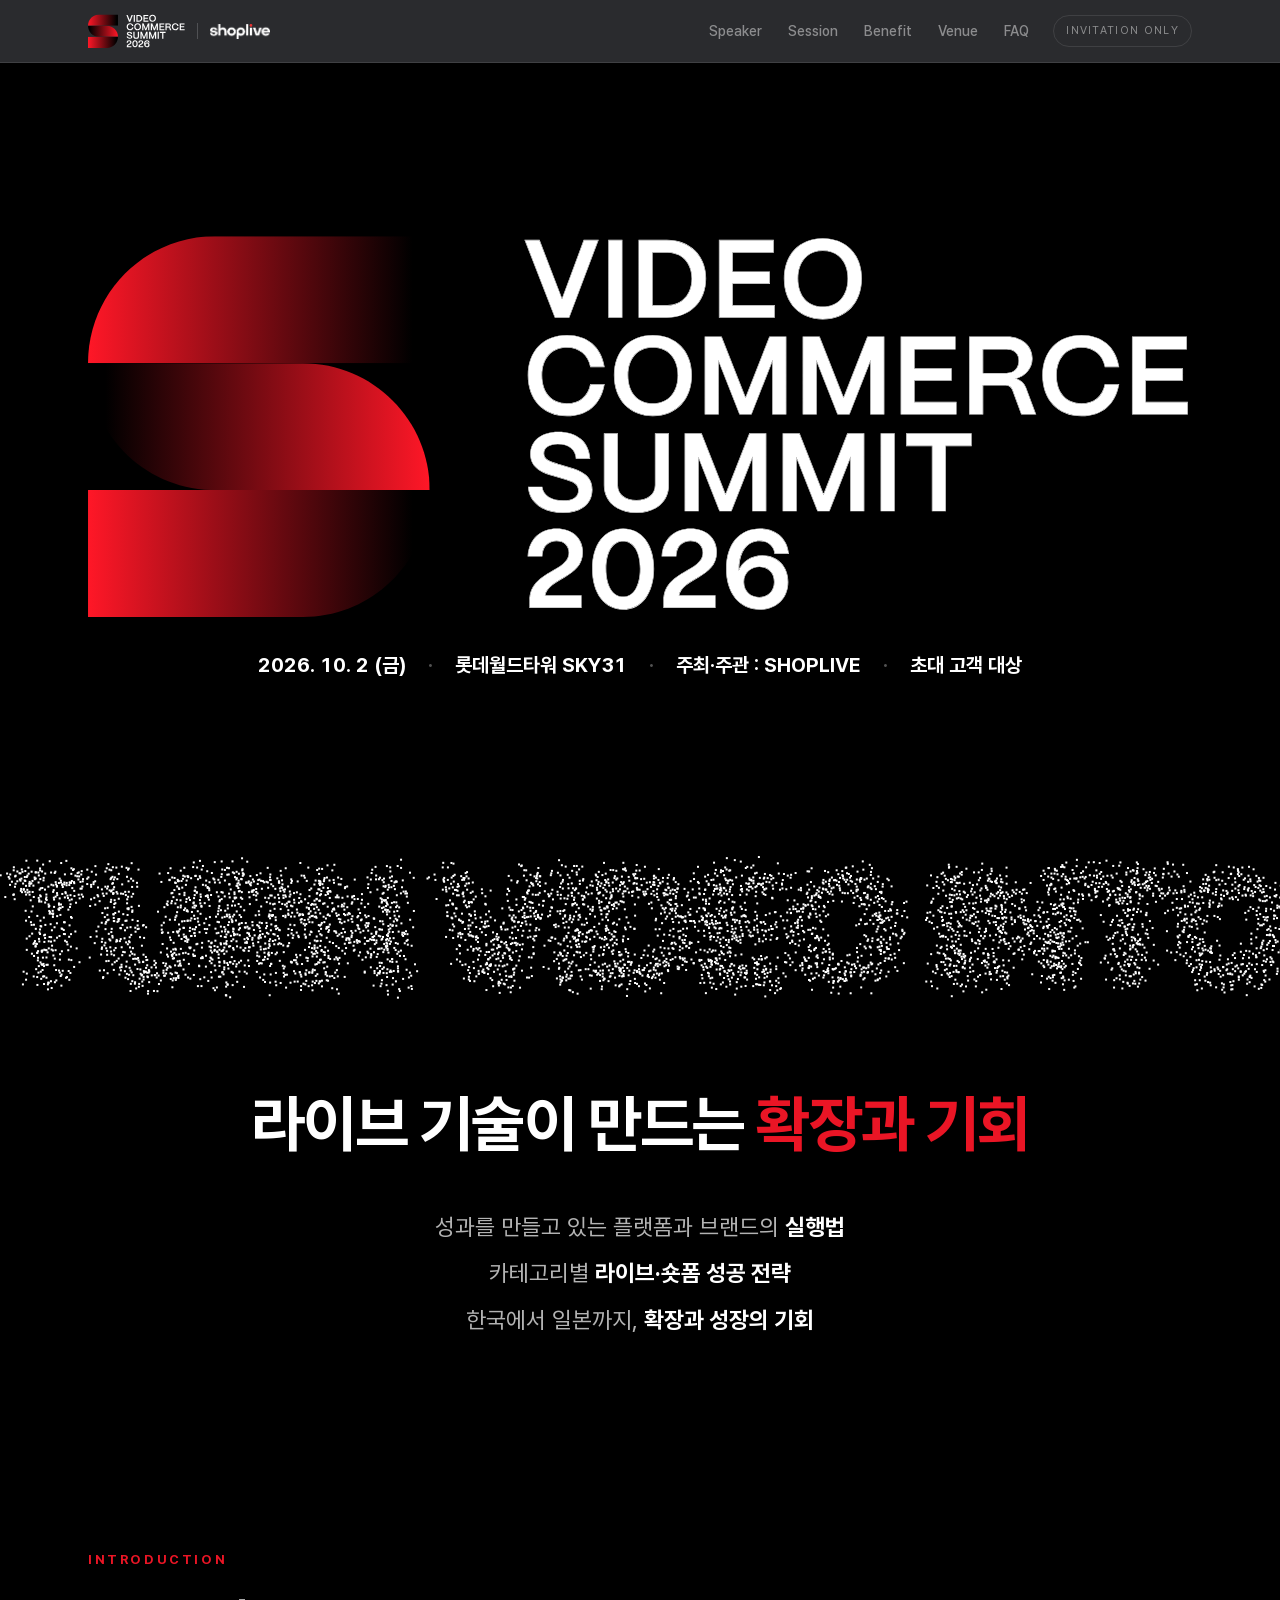
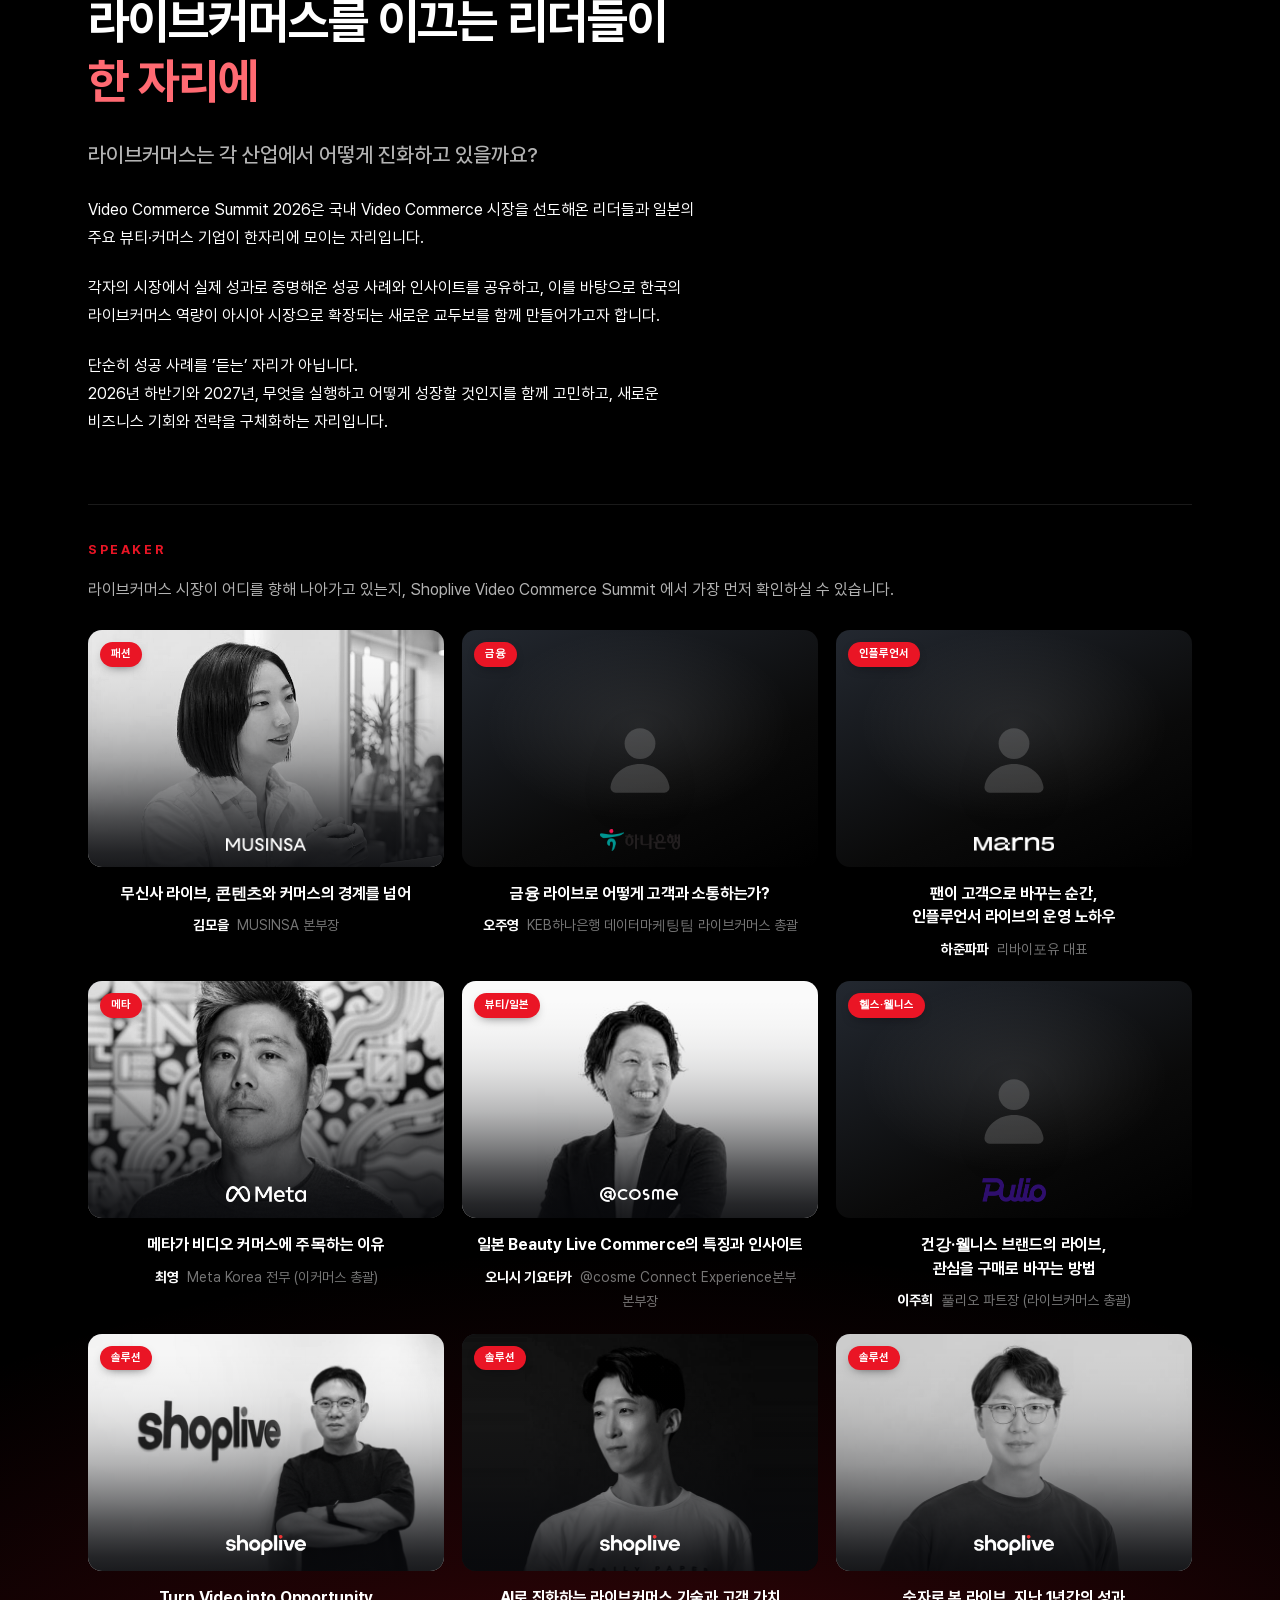
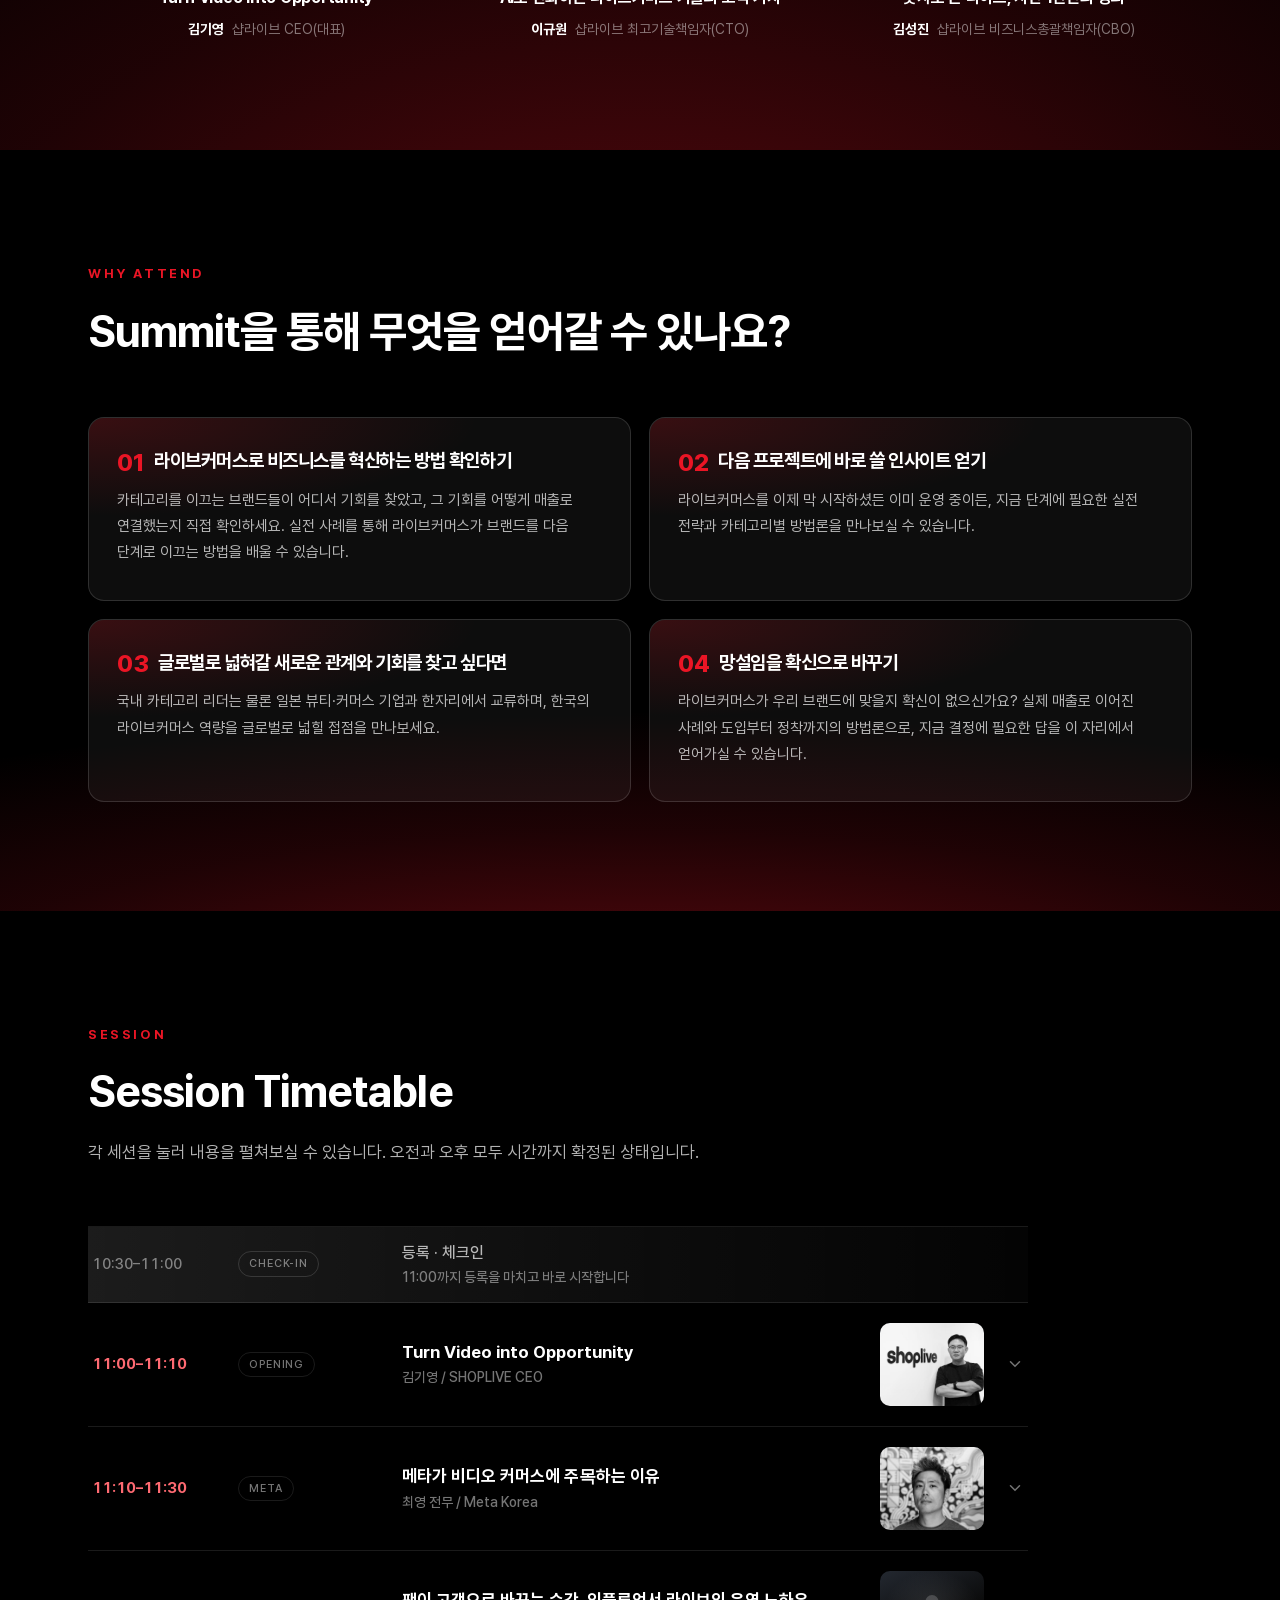
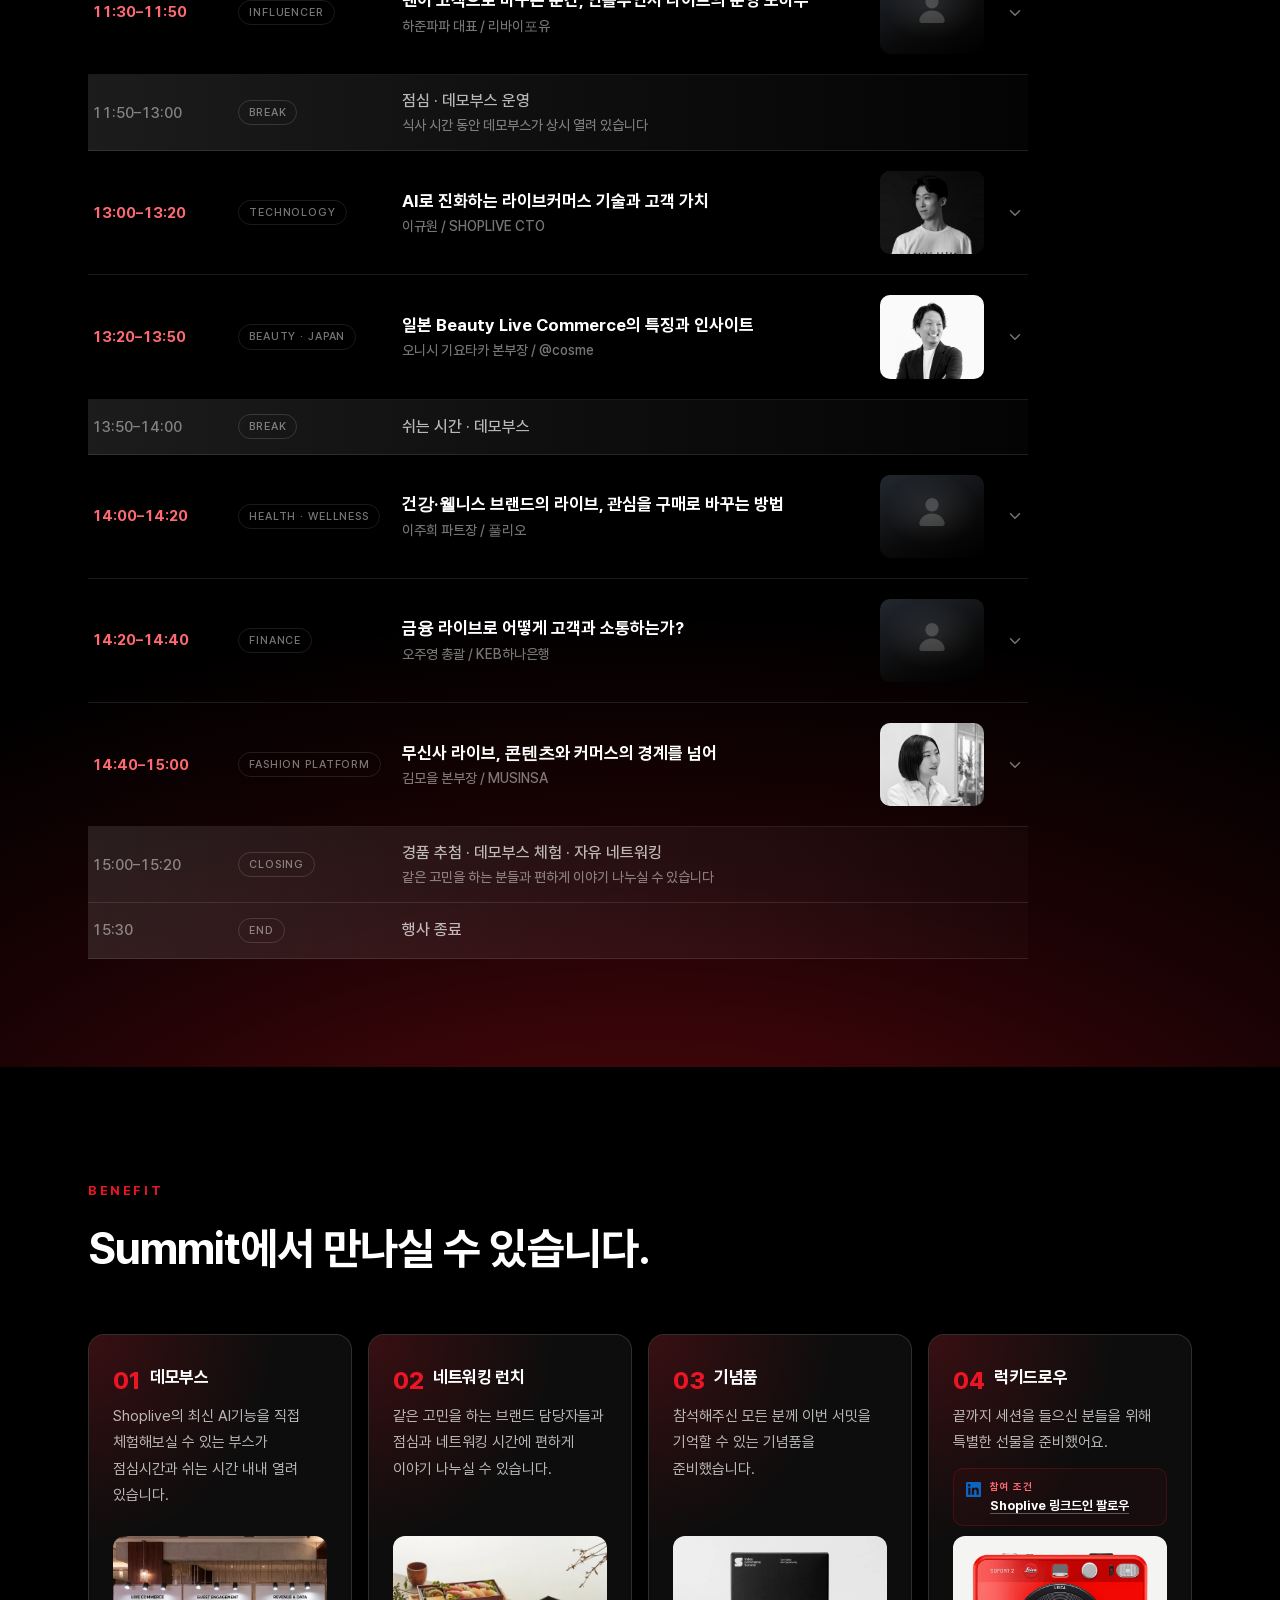
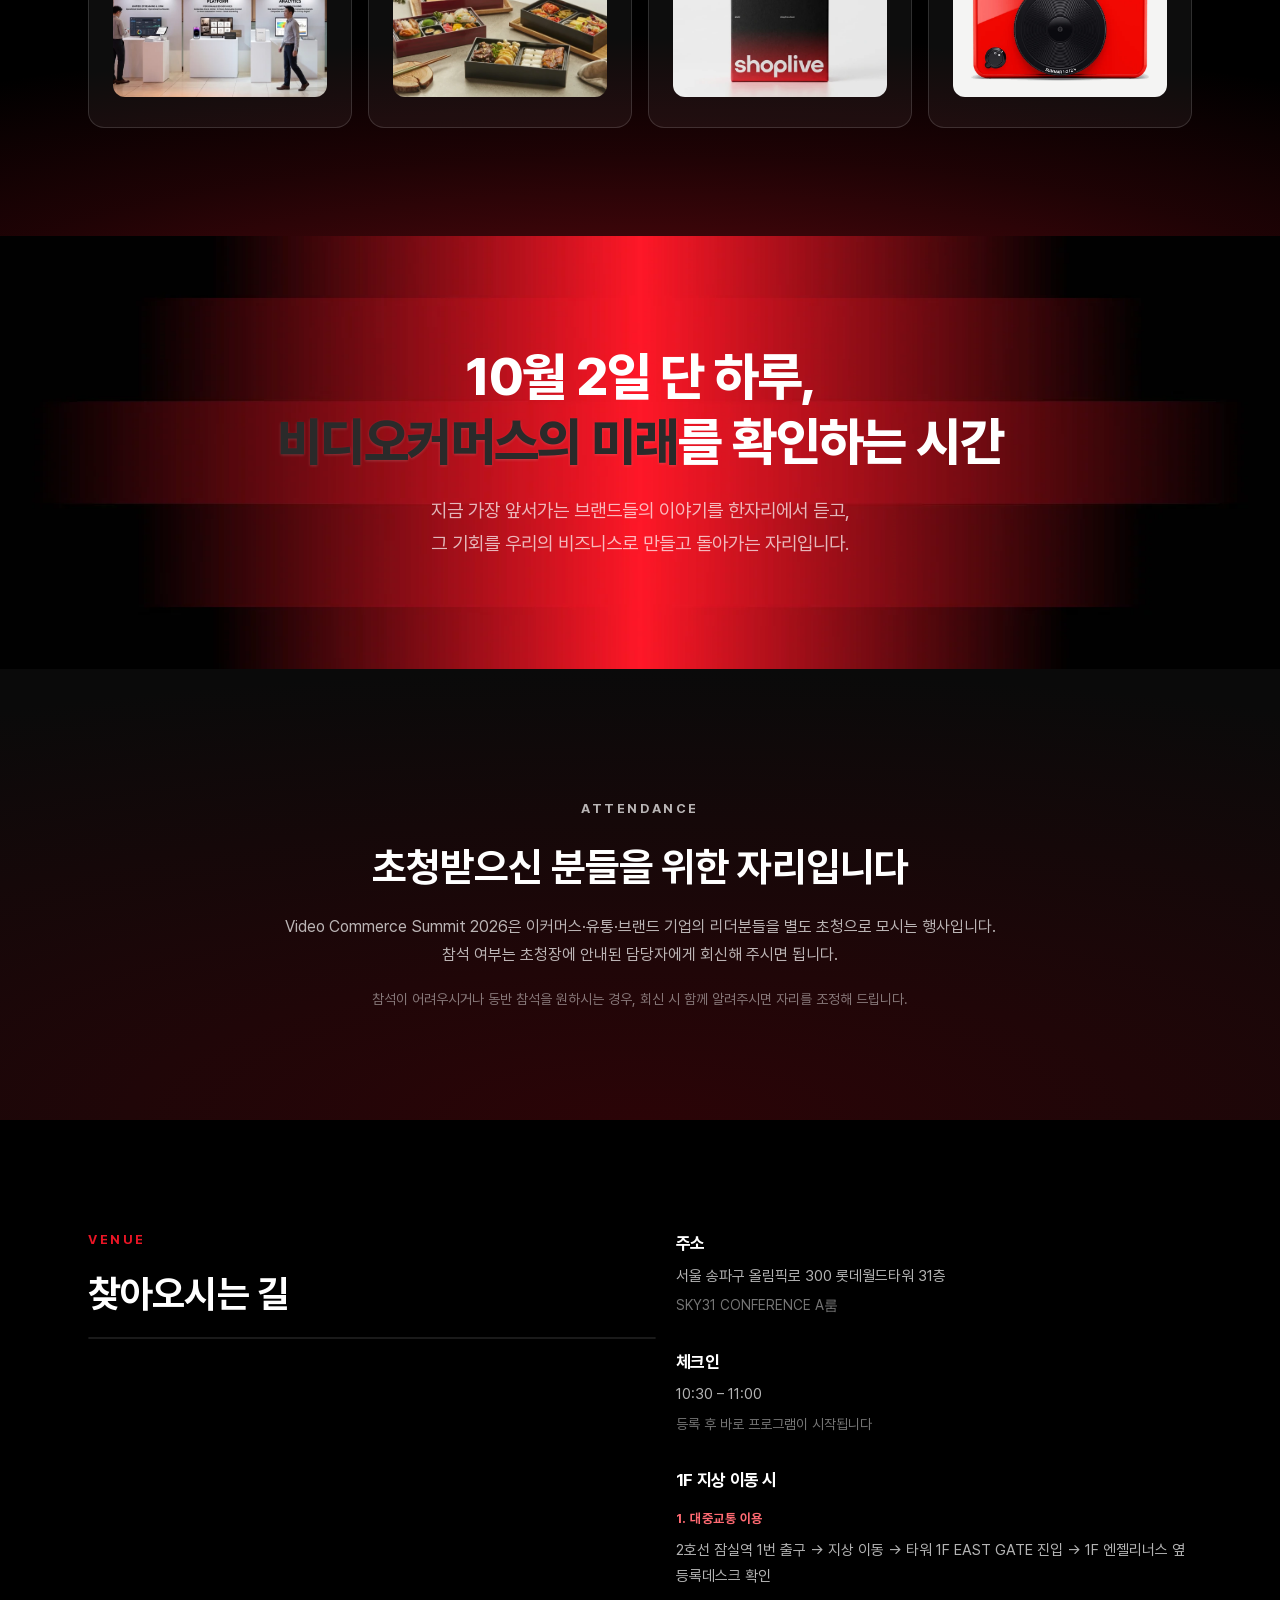
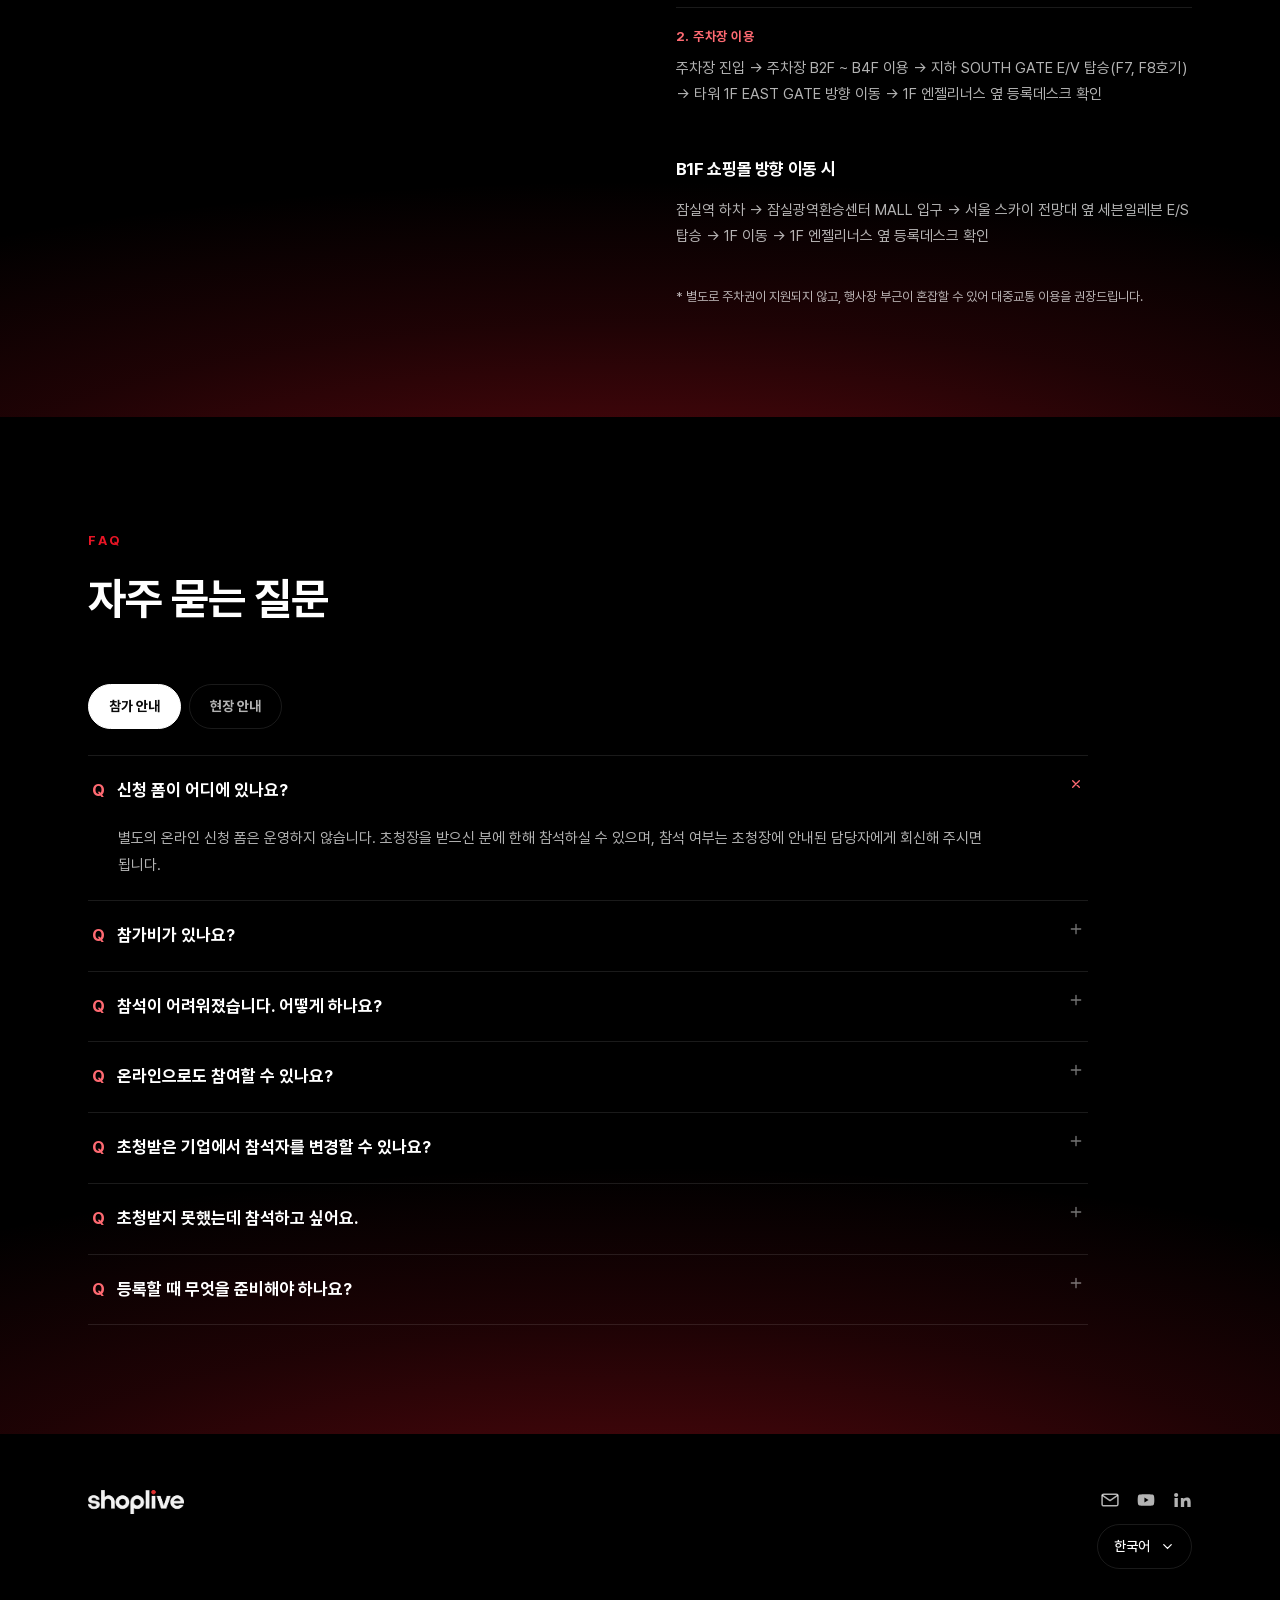
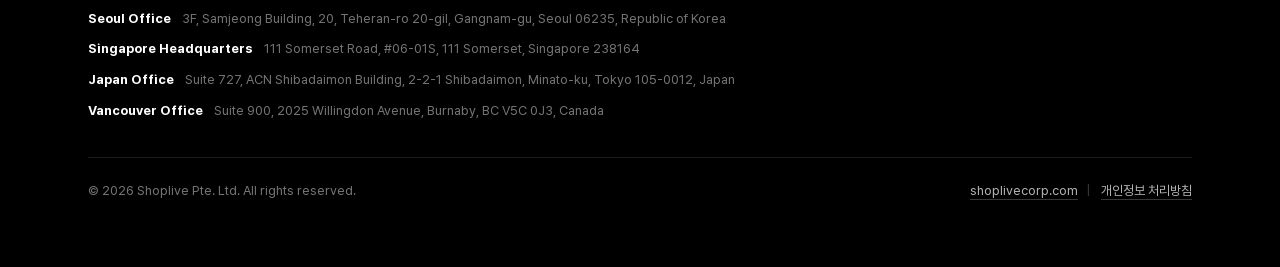
==== commit 95f62995: "Re-import: the speaker lineup is reshuffled Four sessions in the artifact were replaced, so the card" ====
--- a/summit-2026/index.html
+++ b/summit-2026/index.html
@@ -126,35 +126,35 @@
       </article>
       <article class="spk spk--nophoto">
         <div class="spk-media">
-          <span class="cat">리빙</span>
-          <span class="spk-ph-label">연사 협의 중</span>
+          <span class="cat">금융</span>
           <span class="spk-ph-icon" aria-hidden="true"><svg viewBox="0 0 64 64" fill="currentColor"><circle cx="32" cy="21.5" r="11.2"/><path d="M32 36.4c-11 0-19.9 7-21.4 16.3-.4 2.4 1.4 4.5 3.8 4.5h35.2c2.4 0 4.2-2.1 3.8-4.5C51.9 43.4 43 36.4 32 36.4z"/></svg></span>
-          <img class="spk-logo" src="assets/img/logo-ohouse.png" alt="오늘의집 로고" />
-        </div>
-        <div class="spk-body">
-          <h3 class="spk-topic">리빙 라이브의 진화, 구경을 넘어 구매로</h3>
+          <img class="spk-logo" src="assets/img/logo-keb-hana.png" alt="KEB하나은행 로고" />
+        </div>
+        <div class="spk-body">
+          <h3 class="spk-topic">금융 라이브로 어떻게 고객과 소통하는가?</h3>
+          <p class="spk-person"><b>오주영</b> KEB하나은행 데이터마케팅팀 라이브커머스 총괄</p>
         </div>
       </article>
       <article class="spk spk--nophoto">
         <div class="spk-media">
-          <span class="cat">유아동</span>
-          <span class="spk-ph-label">연사 협의 중</span>
-          <span class="spk-ph-icon" aria-hidden="true"><svg viewBox="0 0 64 64" fill="currentColor"><circle cx="32" cy="21.5" r="11.2"/><path d="M32 36.4c-11 0-19.9 7-21.4 16.3-.4 2.4 1.4 4.5 3.8 4.5h35.2c2.4 0 4.2-2.1 3.8-4.5C51.9 43.4 43 36.4 32 36.4z"/></svg></span>
-          <img class="spk-logo" src="assets/img/logo-conny.png" alt="코니 로고" />
-        </div>
-        <div class="spk-body">
-          <h3 class="spk-topic">육아 카테고리 라이브커머스 운영 노하우</h3>
-        </div>
-      </article>
-      <article class="spk spk--nophoto">
-        <div class="spk-media">
           <span class="cat">인플루언서</span>
-          <span class="spk-ph-label">연사 협의 중</span>
           <span class="spk-ph-icon" aria-hidden="true"><svg viewBox="0 0 64 64" fill="currentColor"><circle cx="32" cy="21.5" r="11.2"/><path d="M32 36.4c-11 0-19.9 7-21.4 16.3-.4 2.4 1.4 4.5 3.8 4.5h35.2c2.4 0 4.2-2.1 3.8-4.5C51.9 43.4 43 36.4 32 36.4z"/></svg></span>
           <img class="spk-logo" src="assets/img/logo-mareunfive.png" alt="마른파이브 로고" />
         </div>
         <div class="spk-body">
           <h3 class="spk-topic">팬이 고객으로 바꾸는 순간, 인플루언서 라이브의 운영 노하우</h3>
+          <p class="spk-person"><b>하준파파</b> 리바이포유 대표</p>
+        </div>
+      </article>
+      <article class="spk">
+        <div class="spk-media">
+          <span class="cat">메타</span>
+          <img class="spk-photo" src="assets/img/speaker-choi-young.jpg" alt="최영" />
+          <img class="spk-logo" src="assets/img/logo-meta.png" alt="메타 로고" />
+        </div>
+        <div class="spk-body">
+          <h3 class="spk-topic">메타가 비디오 커머스에 주목하는 이유</h3>
+          <p class="spk-person"><b>최영</b> Meta Korea 전무 (이커머스 총괄)</p>
         </div>
       </article>
       <article class="spk">
@@ -170,13 +170,13 @@
       </article>
       <article class="spk spk--nophoto">
         <div class="spk-media">
-          <span class="cat">뷰티/한국</span>
-          <span class="spk-ph-label">연사 협의 중</span>
+          <span class="cat">헬스·웰니스</span>
           <span class="spk-ph-icon" aria-hidden="true"><svg viewBox="0 0 64 64" fill="currentColor"><circle cx="32" cy="21.5" r="11.2"/><path d="M32 36.4c-11 0-19.9 7-21.4 16.3-.4 2.4 1.4 4.5 3.8 4.5h35.2c2.4 0 4.2-2.1 3.8-4.5C51.9 43.4 43 36.4 32 36.4z"/></svg></span>
-          <img class="spk-logo" src="assets/img/logo-silicon2.png" alt="실리콘투 로고" />
-        </div>
-        <div class="spk-body">
-          <h3 class="spk-topic">K뷰티를 세계로, 라이브커머스 전략</h3>
+          <img class="spk-logo" src="assets/img/logo-pulio.png" alt="풀리오 로고" />
+        </div>
+        <div class="spk-body">
+          <h3 class="spk-topic">건강·웰니스 브랜드의 라이브, 관심을 구매로 바꾸는 방법</h3>
+          <p class="spk-person"><b>이주희</b> 풀리오 파트장 (라이브커머스 총괄)</p>
         </div>
       </article>
       <article class="spk">
@@ -267,7 +267,7 @@
 
         <details>
           <summary>
-            <span class="t">11:00–11:05</span>
+            <span class="t">11:00–11:10</span>
             <span class="tag">Opening</span>
             <span class="ttl">Turn Video into Opportunity<small>김기영 / SHOPLIVE CEO</small></span>
             <span class="tt-thumb" aria-hidden="true"><img class="tt-photo" src="assets/img/timetable-kim-kiyoung.jpg" alt="" /></span>
@@ -276,42 +276,31 @@
           <p class="detail">라이브는 커머스에만 머물지 않고 다양한 카테고리의 새로운 산업과 만나 시너지를 내고 있습니다. 라이브가 줄 수 있는 신뢰의 자산을 이제 새로운 가능성으로 확장합니다.</p>
         </details>
 
-        <details open>
-          <summary>
-            <span class="t">11:05–11:20</span>
-            <span class="tag">Opening</span>
-            <span class="ttl">숫자로 본 라이브, 지난 1년간의 성과<small>김성진 / SHOPLIVE CBO</small></span>
-            <span class="tt-thumb" aria-hidden="true"><img class="tt-photo" src="assets/img/timetable-kim-seongjin.jpg" alt="" /></span>
-            <svg class="chev" viewBox="0 0 24 24" fill="none" stroke="currentColor" stroke-width="2" stroke-linecap="round"><path d="M6 9l6 6 6-6"/></svg>
-          </summary>
-          <p class="detail">지난 1년, 라이브는 어떻게 성장을 만들어냈을까요? 성과를 숫자로 돌아보고, 어디에서 어떤 방식으로 성장이 만들어졌는지 그 과정을 짚어봅니다.</p>
-        </details>
-
-        <details>
-          <summary>
-            <span class="t">11:20–11:40</span>
+        <details>
+          <summary>
+            <span class="t">11:10–11:30</span>
+            <span class="tag">Meta</span>
+            <span class="ttl">메타가 비디오 커머스에 주목하는 이유<small>최영 전무 / Meta Korea</small></span>
+            <span class="tt-thumb" aria-hidden="true"><img class="tt-photo" src="assets/img/speaker-choi-young.jpg" alt="" /></span>
+            <svg class="chev" viewBox="0 0 24 24" fill="none" stroke="currentColor" stroke-width="2" stroke-linecap="round"><path d="M6 9l6 6 6-6"/></svg>
+          </summary>
+          <p class="detail">메타가 비디오 커머스에 주목하고 투자하는 이유를 짚어봅니다. 인스타그램을 중심으로 브랜드들이 어떤 기회를 만들어갈 수 있는지, 메타의 시각에서 이야기합니다.</p>
+        </details>
+
+        <details>
+          <summary>
+            <span class="t">11:30–11:50</span>
             <span class="tag">Influencer</span>
-            <span class="ttl">팬이 고객으로 바꾸는 순간, 인플루언서 라이브의 운영 노하우<small>이유빈 대표 / 마른파이브</small></span>
+            <span class="ttl">팬이 고객으로 바꾸는 순간, 인플루언서 라이브의 운영 노하우<small>하준파파 대표 / 리바이포유</small></span>
             <span class="tt-thumb tt-thumb--nophoto" aria-hidden="true"><span class="tt-ph-icon" aria-hidden="true"><svg viewBox="0 0 64 64" fill="currentColor"><circle cx="32" cy="21.5" r="11.2"/><path d="M32 36.4c-11 0-19.9 7-21.4 16.3-.4 2.4 1.4 4.5 3.8 4.5h35.2c2.4 0 4.2-2.1 3.8-4.5C51.9 43.4 43 36.4 32 36.4z"/></svg></span></span>
             <svg class="chev" viewBox="0 0 24 24" fill="none" stroke="currentColor" stroke-width="2" stroke-linecap="round"><path d="M6 9l6 6 6-6"/></svg>
           </summary>
           <p class="detail">팬덤이 매출로 이어지는 지점은 어디인가. 인플루언서가 직접 진행하는 라이브를 어떻게 기획하고 운영하는지, 실제 성과로 이어진 방식과 함께 공유합니다.</p>
         </details>
 
-        <details>
-          <summary>
-            <span class="t">11:40–12:00</span>
-            <span class="tag">Living</span>
-            <span class="ttl">리빙 라이브의 진화, 구경을 넘어 구매로<small>오늘의집</small></span>
-            <span class="tt-thumb tt-thumb--nophoto" aria-hidden="true"><span class="tt-ph-icon" aria-hidden="true"><svg viewBox="0 0 64 64" fill="currentColor"><circle cx="32" cy="21.5" r="11.2"/><path d="M32 36.4c-11 0-19.9 7-21.4 16.3-.4 2.4 1.4 4.5 3.8 4.5h35.2c2.4 0 4.2-2.1 3.8-4.5C51.9 43.4 43 36.4 32 36.4z"/></svg></span></span>
-            <svg class="chev" viewBox="0 0 24 24" fill="none" stroke="currentColor" stroke-width="2" stroke-linecap="round"><path d="M6 9l6 6 6-6"/></svg>
-          </summary>
-          <p class="detail">리빙은 구경하는 재미가 큰 만큼 구매까지 가는 길이 긴 카테고리입니다. 오늘의집 라이브가 그 거리를 어떻게 좁혀왔는지, 보는 사람이 사는 사람으로 바뀌는 지점을 짚습니다.</p>
-        </details>
-
         <details class="brk no-toggle">
           <summary>
-            <span class="t">12:00–13:00</span>
+            <span class="t">11:50–13:00</span>
             <span class="tag">Break</span>
             <span class="ttl">점심 · 데모부스 운영<small>식사 시간 동안 데모부스가 상시 열려 있습니다</small></span>
             <svg class="chev" viewBox="0 0 24 24" fill="none" stroke="currentColor" stroke-width="2" stroke-linecap="round"><path d="M6 9l6 6 6-6"/></svg>
@@ -352,23 +341,23 @@
         <details>
           <summary>
             <span class="t">14:00–14:20</span>
-            <span class="tag">Beauty · Korea</span>
-            <span class="ttl">K뷰티를 세계로, 라이브커머스 전략<small>Silicon2</small></span>
+            <span class="tag">Health · Wellness</span>
+            <span class="ttl">건강·웰니스 브랜드의 라이브, 관심을 구매로 바꾸는 방법<small>이주희 파트장 / 풀리오</small></span>
             <span class="tt-thumb tt-thumb--nophoto" aria-hidden="true"><span class="tt-ph-icon" aria-hidden="true"><svg viewBox="0 0 64 64" fill="currentColor"><circle cx="32" cy="21.5" r="11.2"/><path d="M32 36.4c-11 0-19.9 7-21.4 16.3-.4 2.4 1.4 4.5 3.8 4.5h35.2c2.4 0 4.2-2.1 3.8-4.5C51.9 43.4 43 36.4 32 36.4z"/></svg></span></span>
             <svg class="chev" viewBox="0 0 24 24" fill="none" stroke="currentColor" stroke-width="2" stroke-linecap="round"><path d="M6 9l6 6 6-6"/></svg>
           </summary>
-          <p class="detail">국경을 넘으면 무엇이 달라지는가. K뷰티를 세계에 파는 회사가 현지에서 통한 방식을 공유합니다.</p>
+          <p class="detail">풀리오의 실제 라이브 사례를 통해 건강·웰니스 제품의 특성에 맞는 콘텐츠와 소통 전략, 고객의 관심을 구매로 전환하는 라이브커머스 운영 노하우를 소개합니다.</p>
         </details>
 
         <details>
           <summary>
             <span class="t">14:20–14:40</span>
-            <span class="tag">Baby brand</span>
-            <span class="ttl">육아 카테고리 라이브커머스 운영 노하우<small>임이랑 대표 / (주)코니바이에린</small></span>
+            <span class="tag">Finance</span>
+            <span class="ttl">금융 라이브로 어떻게 고객과 소통하는가?<small>오주영 총괄 / KEB하나은행</small></span>
             <span class="tt-thumb tt-thumb--nophoto" aria-hidden="true"><span class="tt-ph-icon" aria-hidden="true"><svg viewBox="0 0 64 64" fill="currentColor"><circle cx="32" cy="21.5" r="11.2"/><path d="M32 36.4c-11 0-19.9 7-21.4 16.3-.4 2.4 1.4 4.5 3.8 4.5h35.2c2.4 0 4.2-2.1 3.8-4.5C51.9 43.4 43 36.4 32 36.4z"/></svg></span></span>
             <svg class="chev" viewBox="0 0 24 24" fill="none" stroke="currentColor" stroke-width="2" stroke-linecap="round"><path d="M6 9l6 6 6-6"/></svg>
           </summary>
-          <p class="detail">아이에게 쓰는 물건일수록 선택이 신중해집니다. 그 신뢰를 라이브로 어떻게 쌓았는지 공유합니다.</p>
+          <p class="detail">금융 상품 소개부터 채용, 브랜드 커뮤니케이션까지 금융사는 라이브를 통해 고객과 어떻게 소통하는지 알아봅니다.</p>
         </details>
 
         <details>
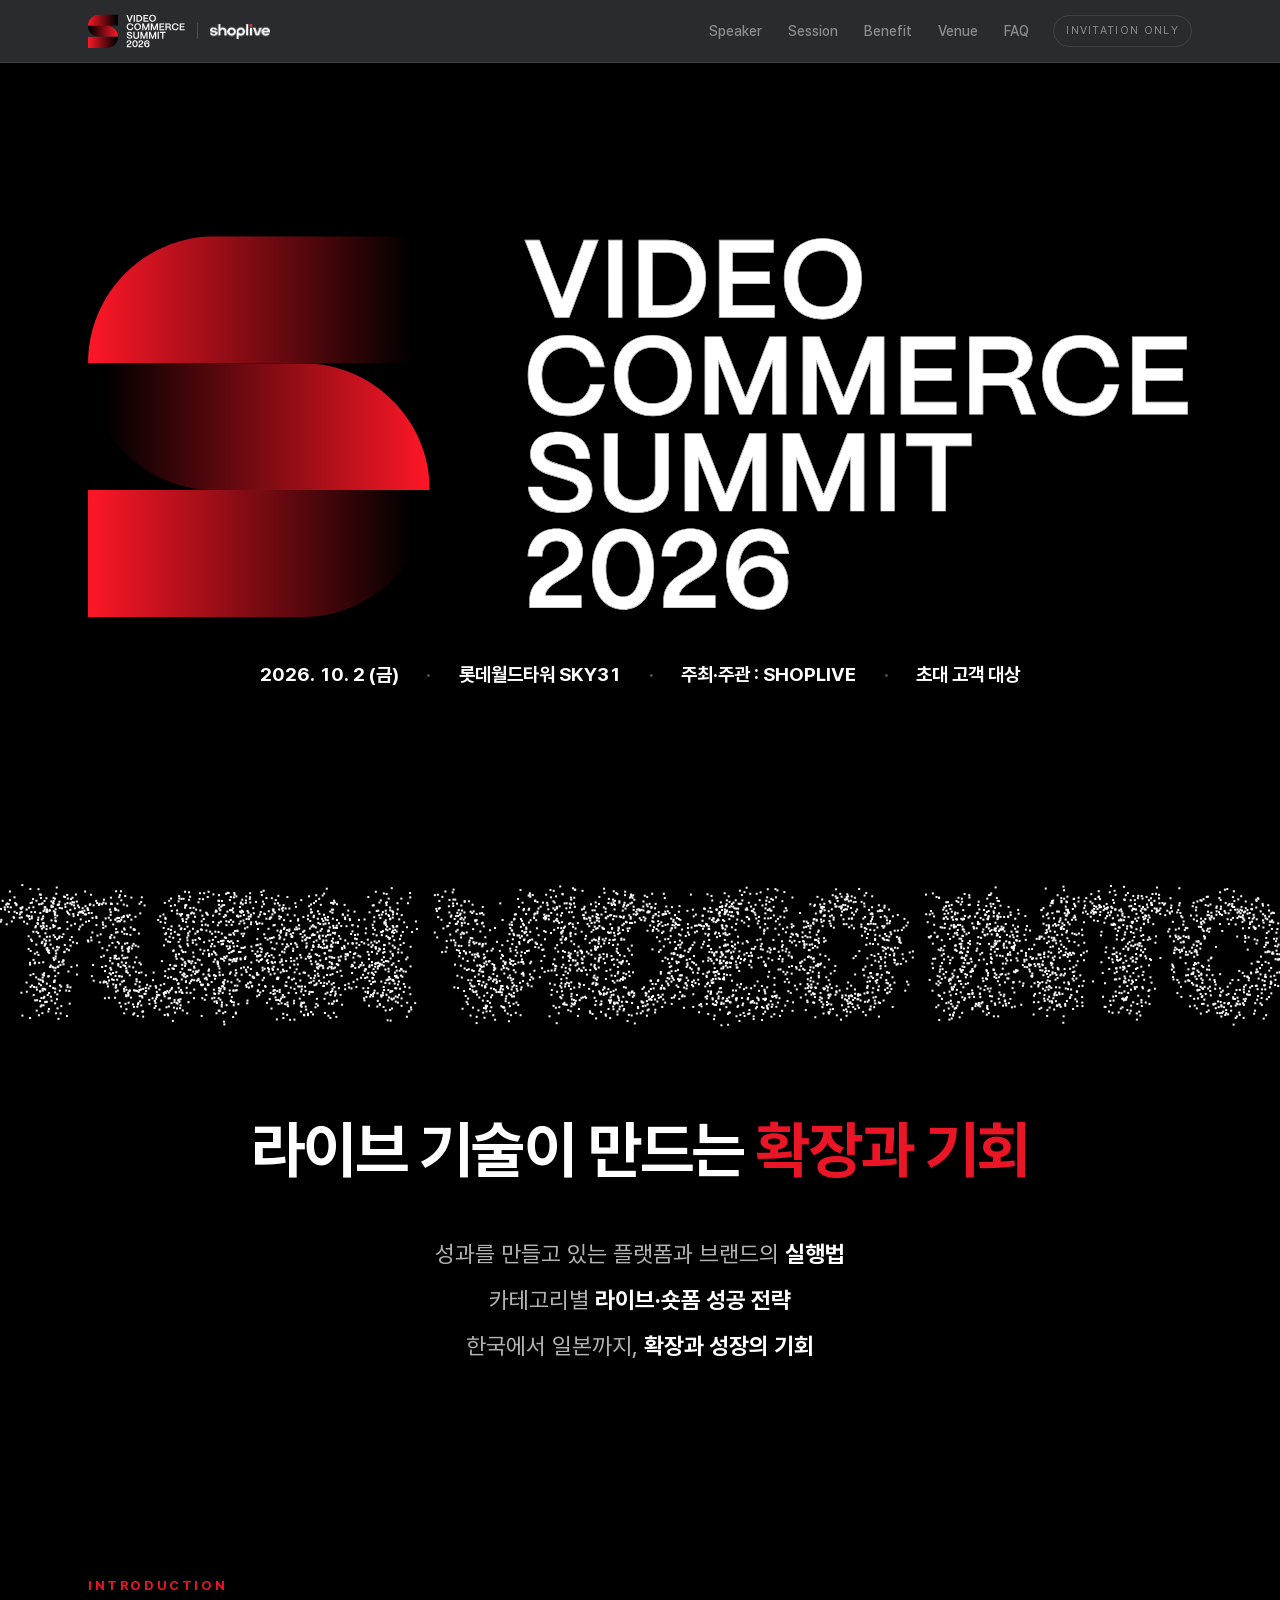
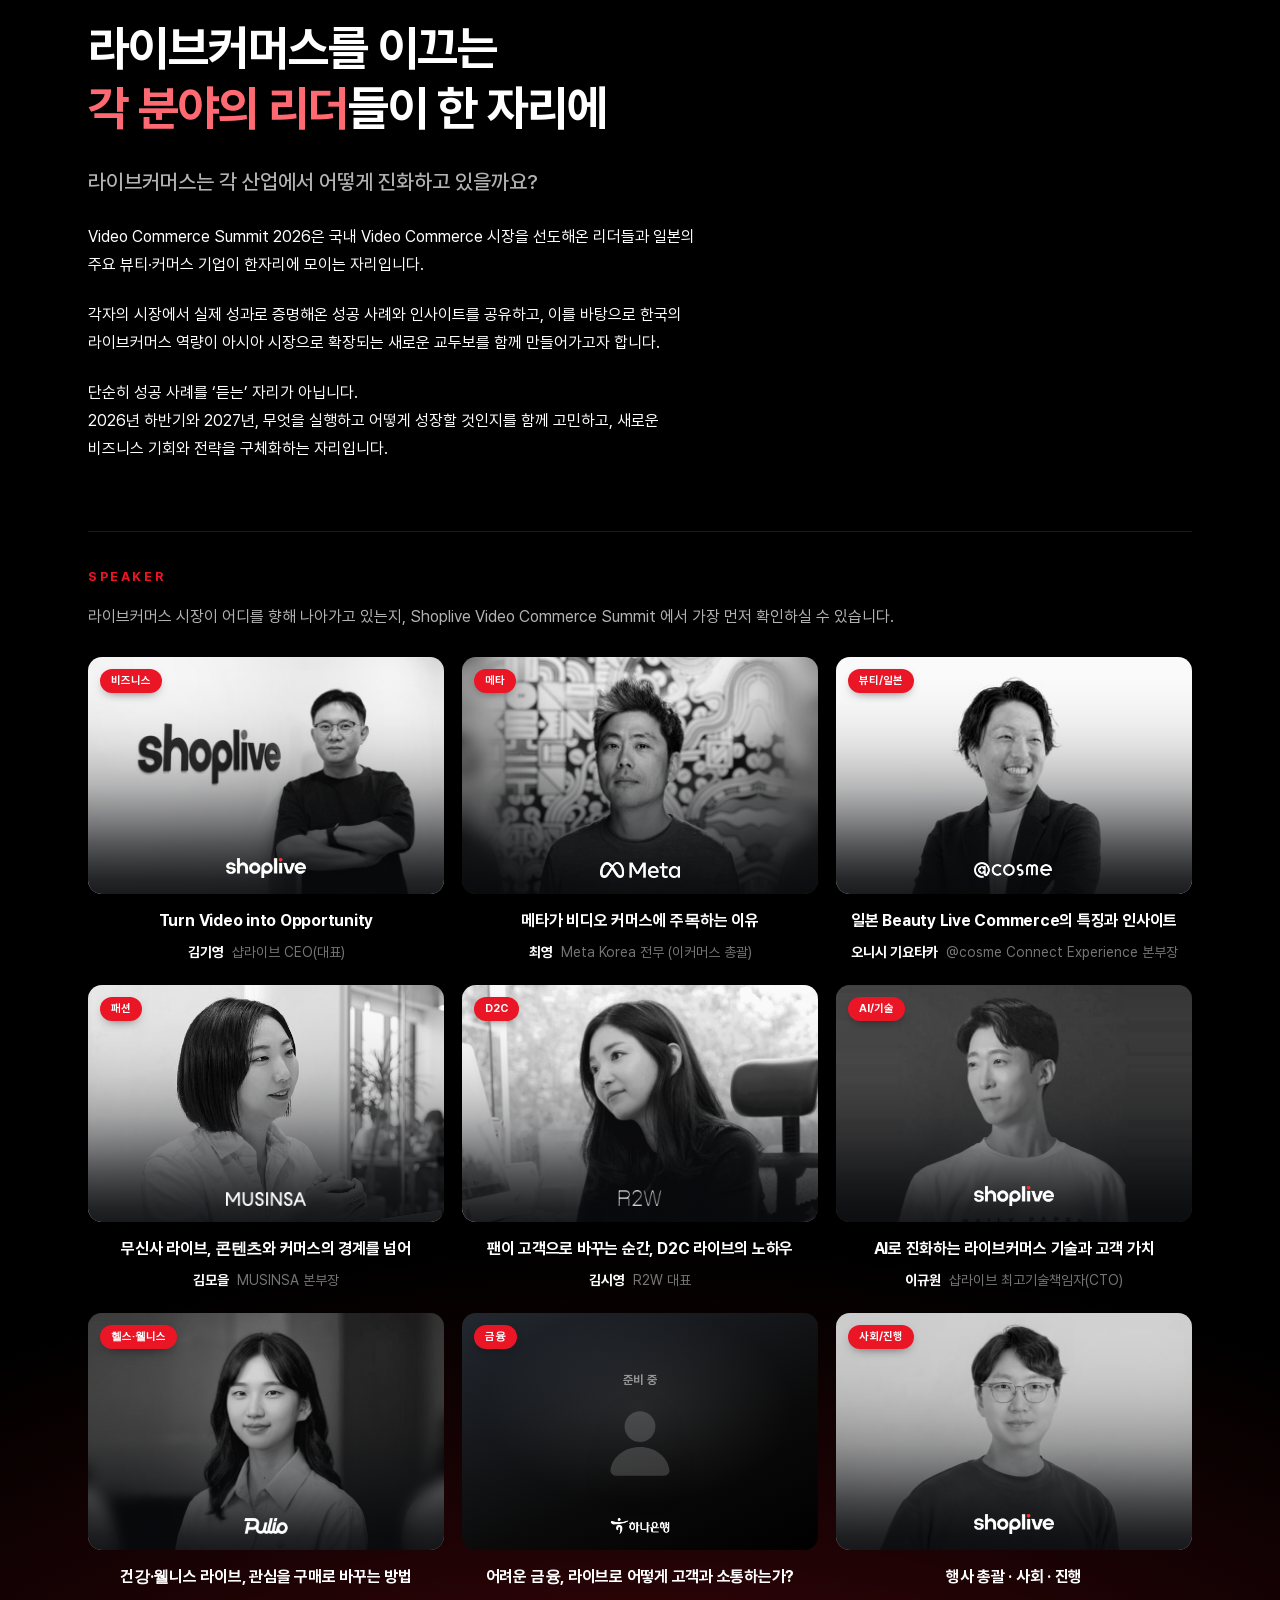
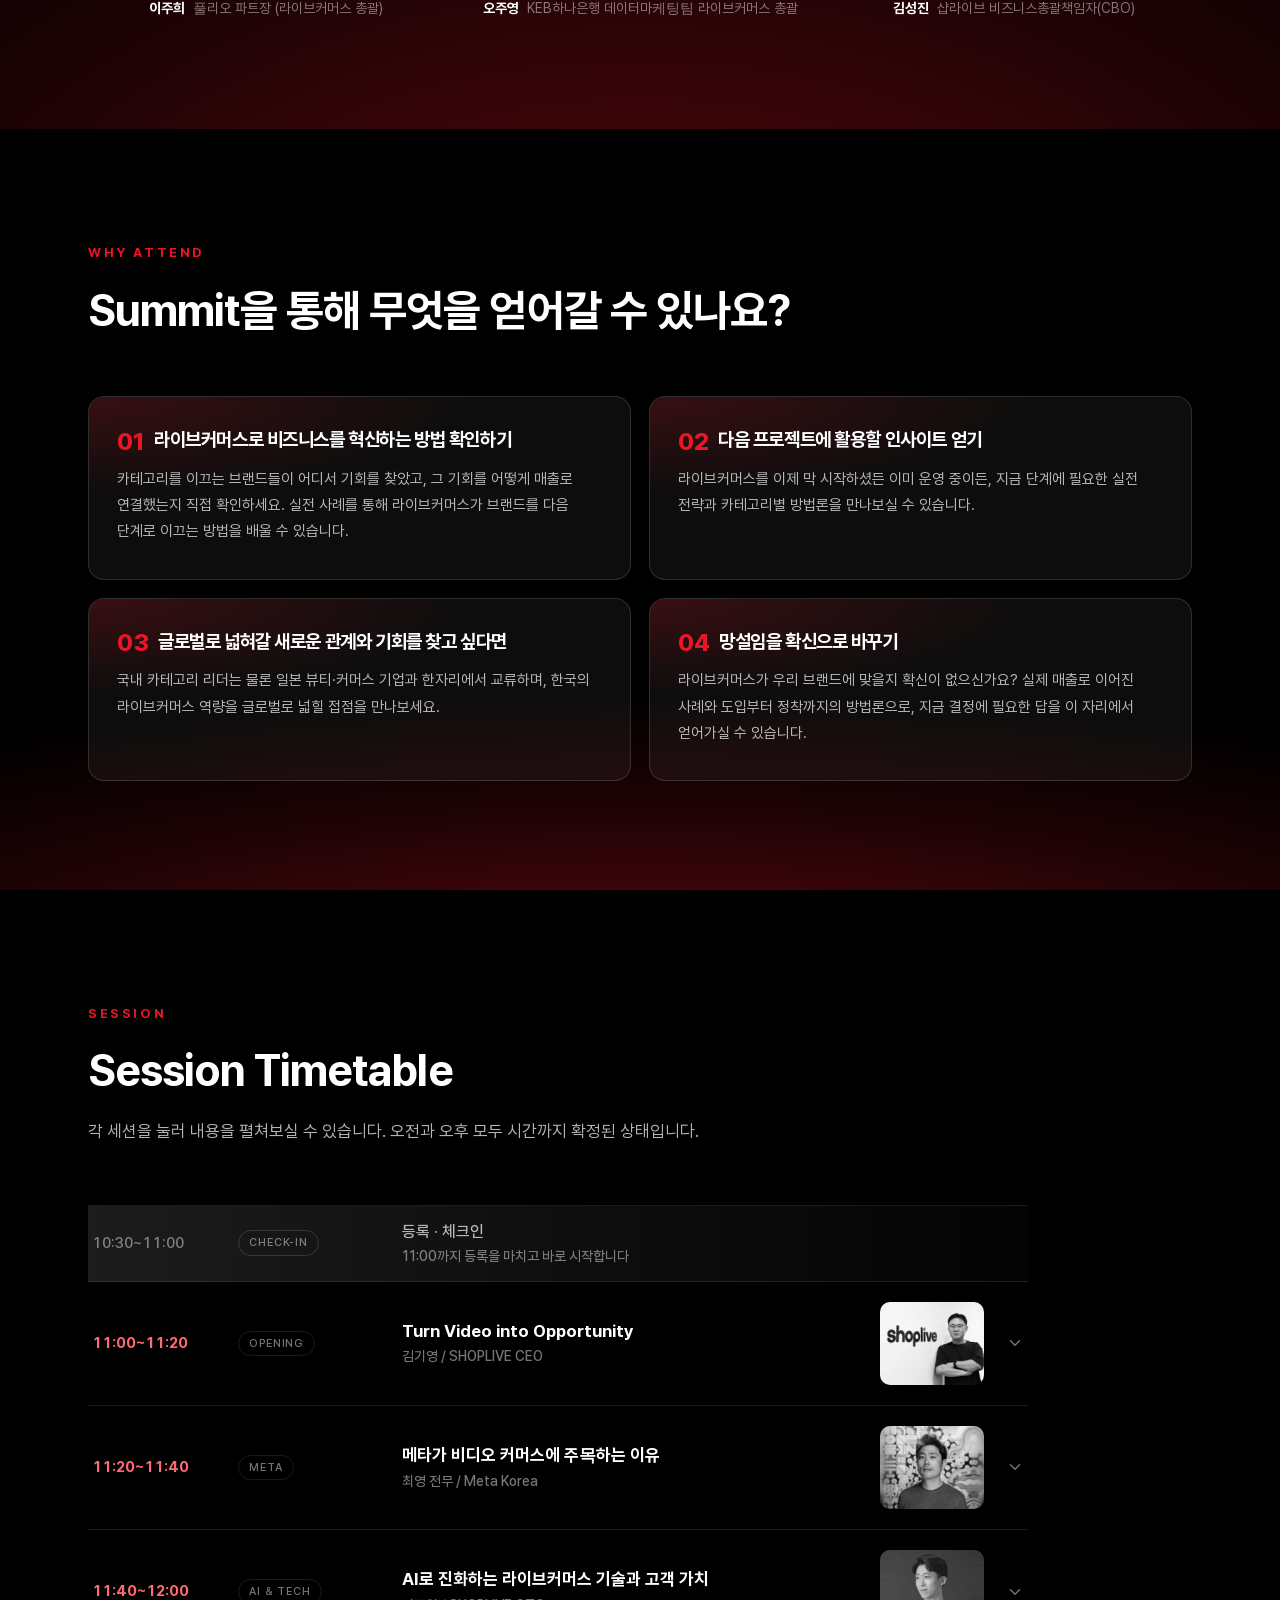
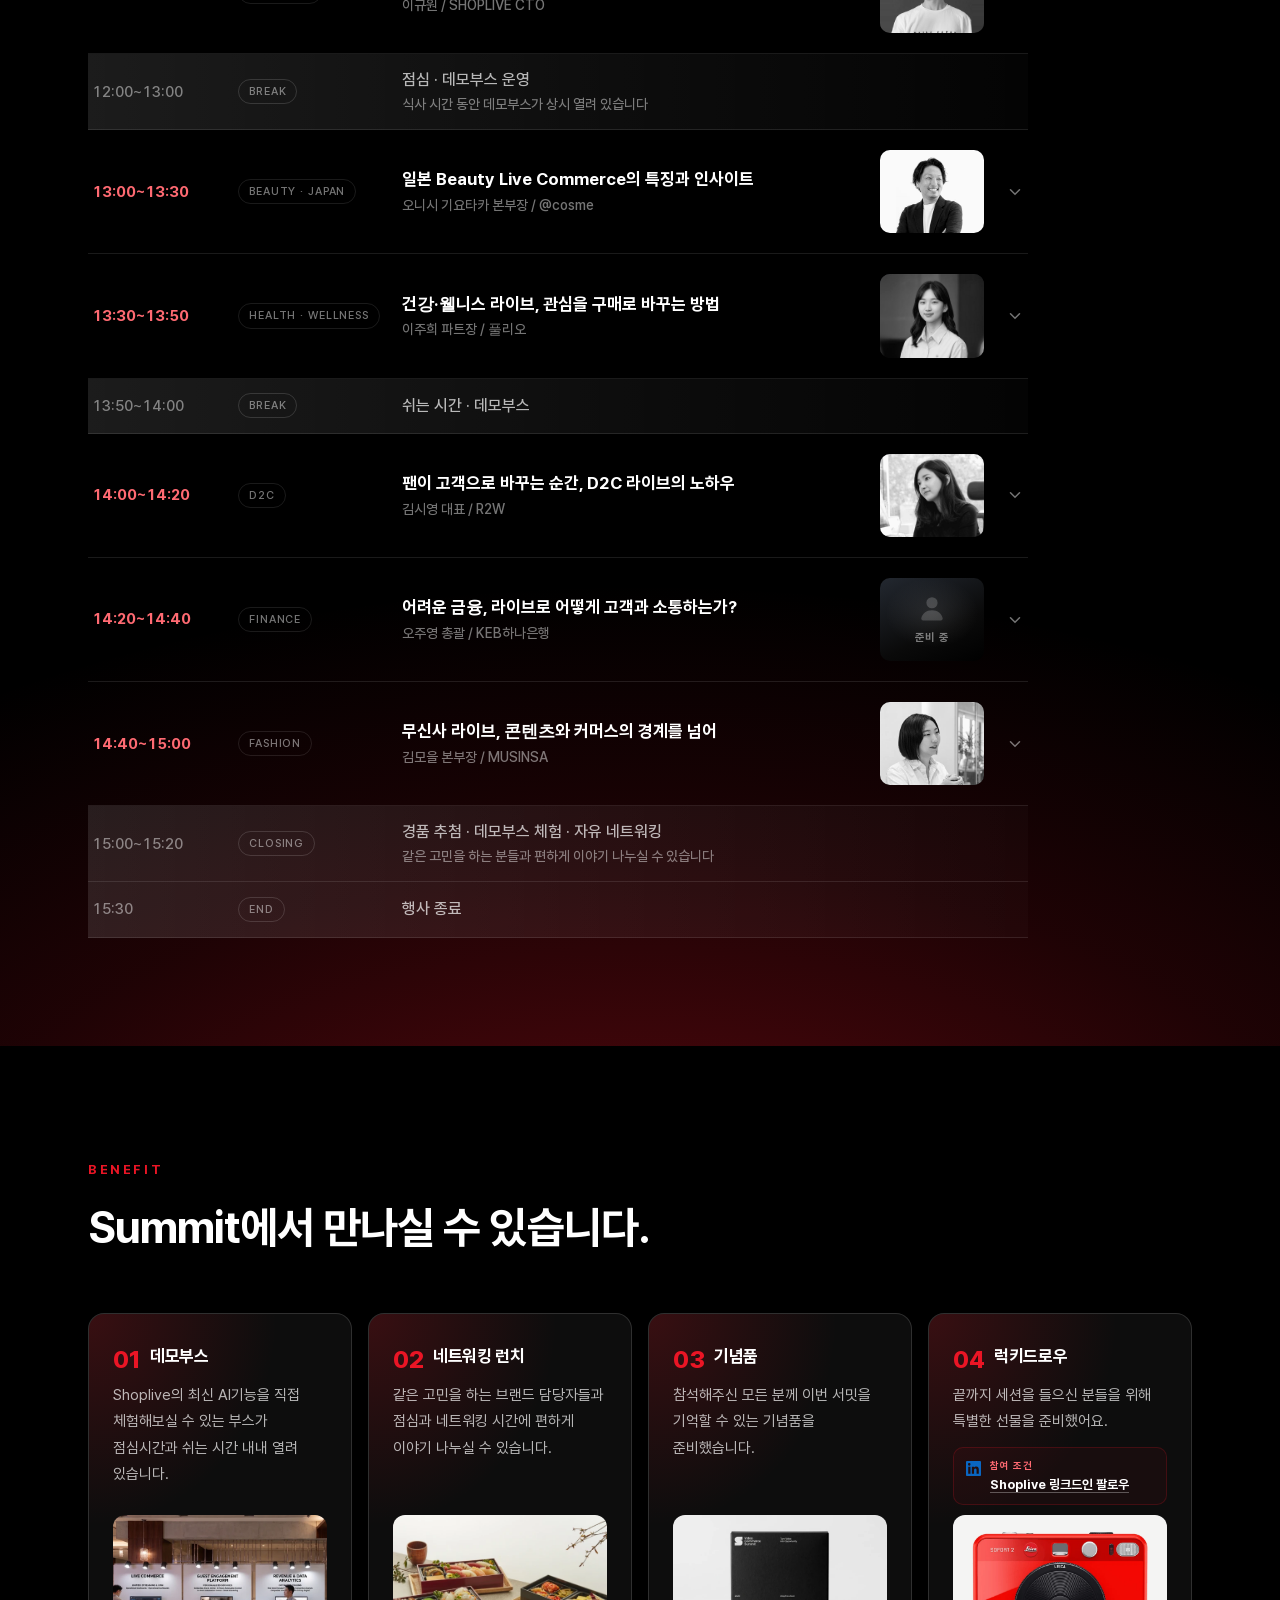
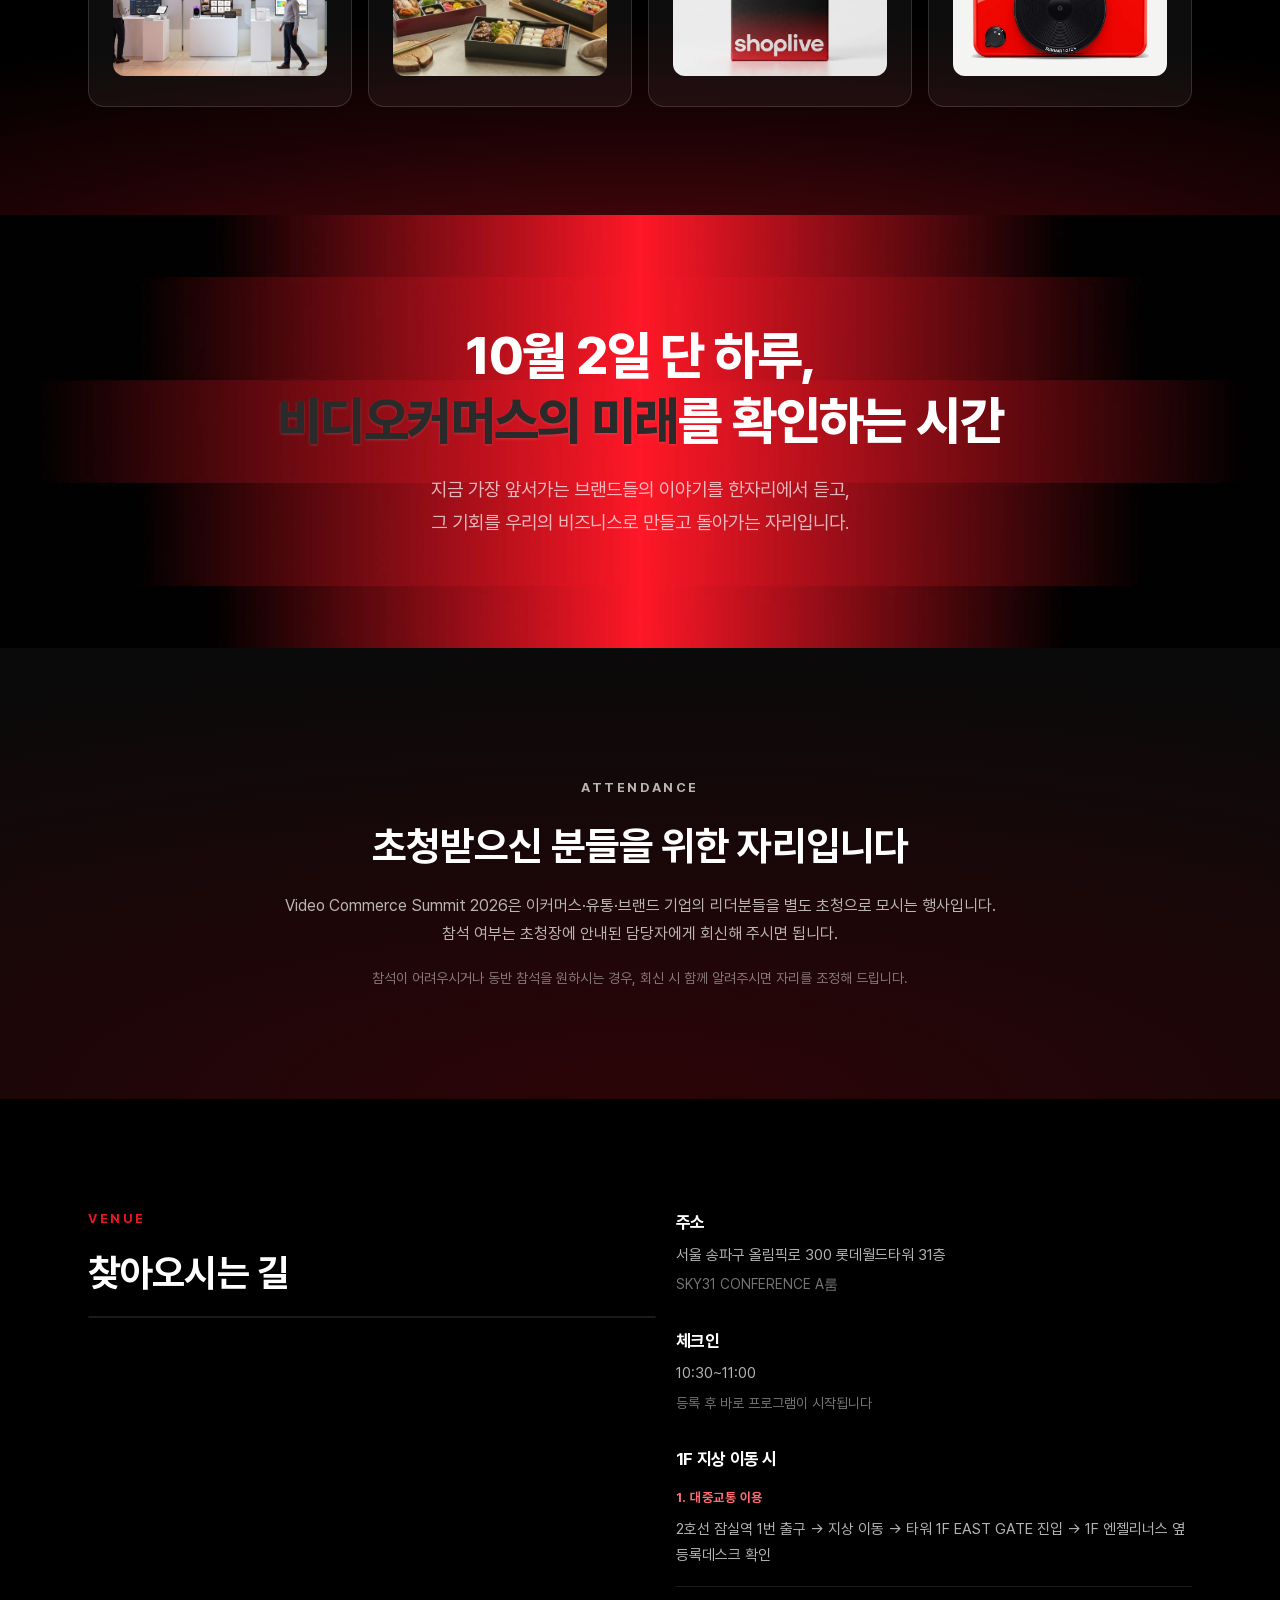
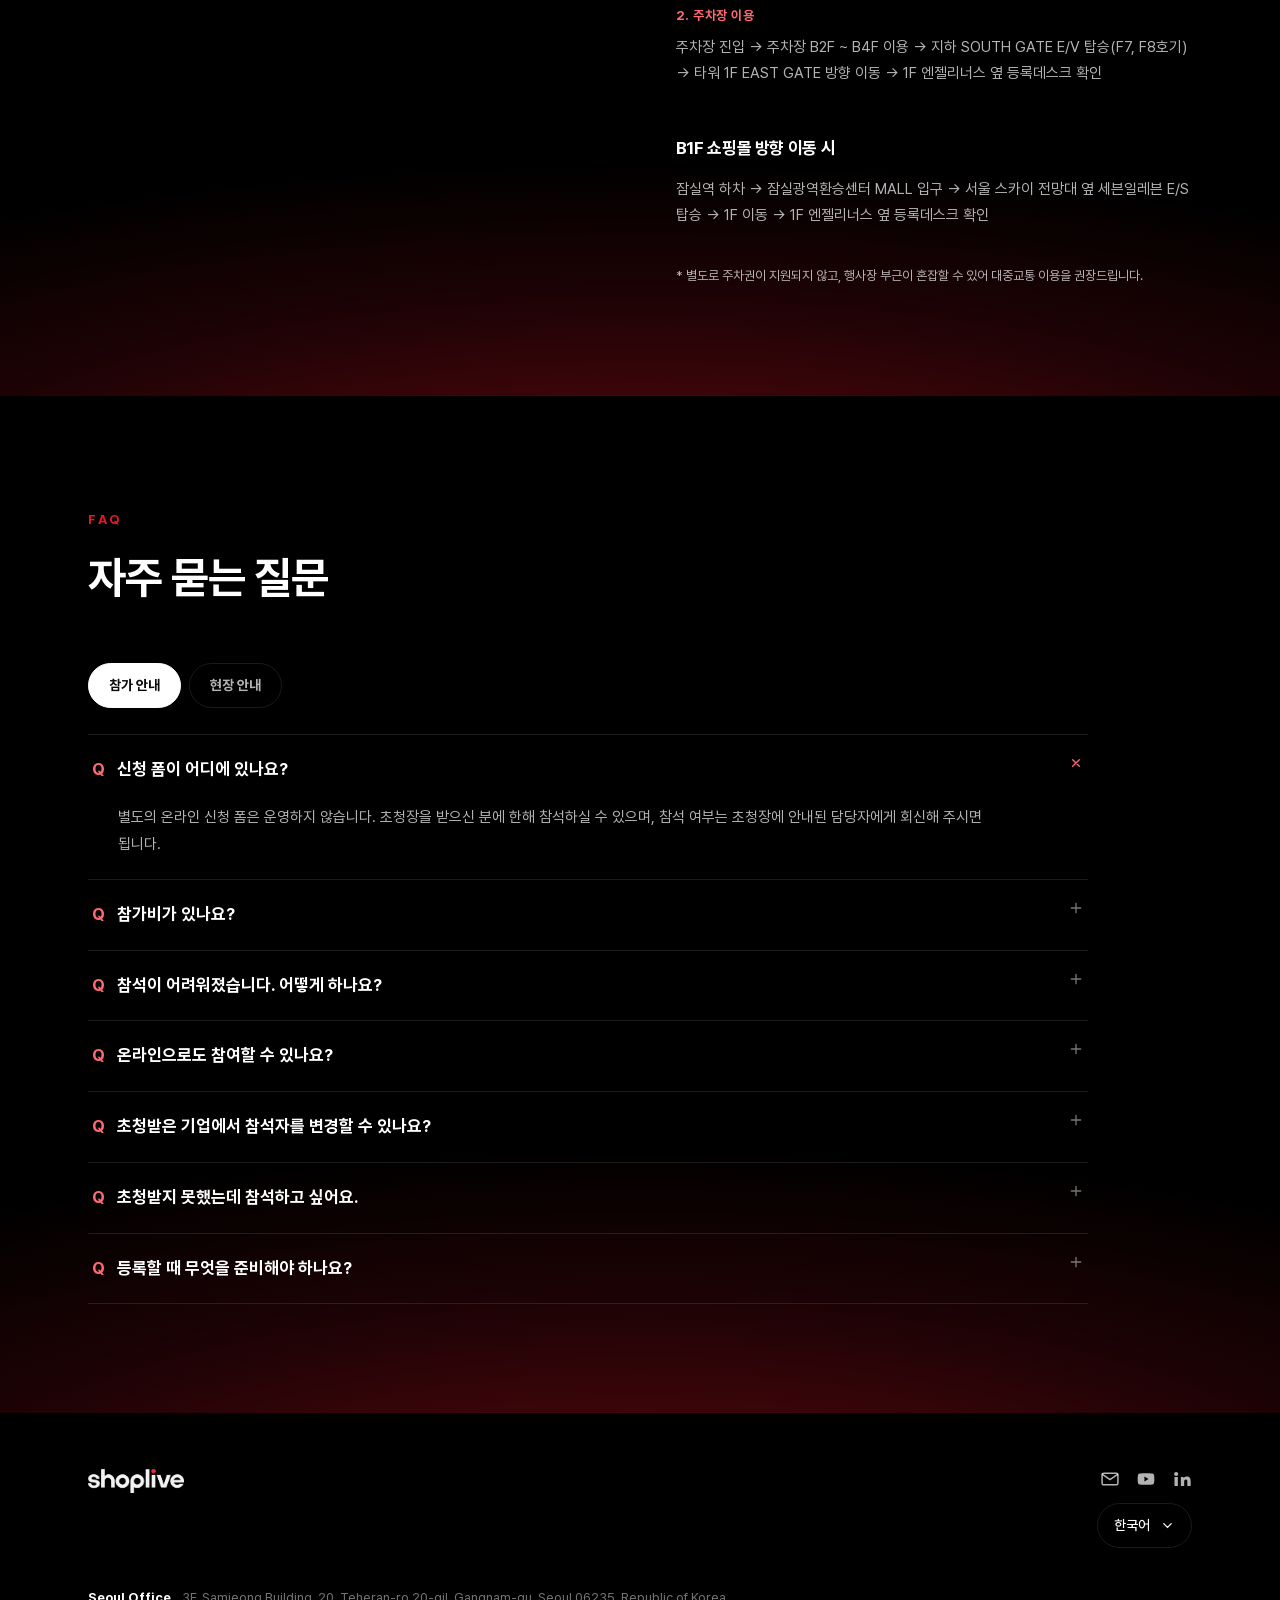
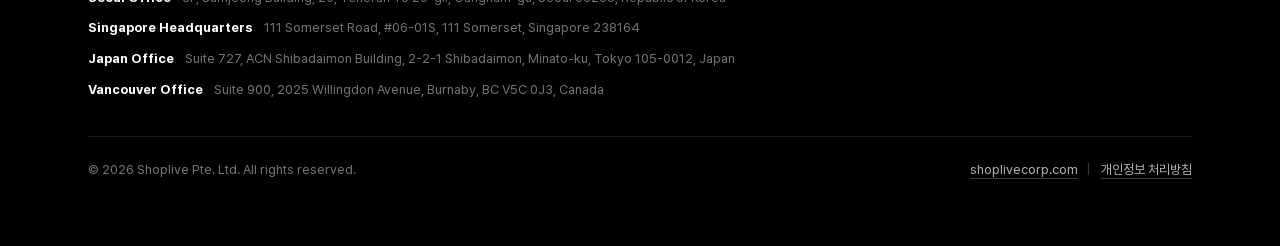
==== commit fe3d2863: "Re-import: the programme is rebuilt around a new running order The artifact reorders the whole day a" ====
--- a/summit-2026/index.html
+++ b/summit-2026/index.html
@@ -97,7 +97,7 @@
   <section class="sec sec--grad" id="intro">
     <div class="wrap">
       <p class="kicker" style="margin-bottom:20px;">Introduction</p>
-      <h2 class="intro-lead">라이브커머스를 이끄는 리더들이<br /><em>한 자리에</em></h2>
+      <h2 class="intro-lead">라이브커머스를 이끄는<br /><em>각 분야의 리더</em>들이 한 자리에</h2>
       <p class="intro-q">라이브커머스는 각 산업에서 어떻게 진화하고 있을까요?</p>
       <p class="intro-body">Video Commerce Summit 2026은 국내 Video Commerce 시장을 선도해온 리더들과 일본의 주요 뷰티·커머스 기업이 한자리에 모이는 자리입니다.</p>
       <p class="intro-body">각자의 시장에서 실제 성과로 증명해온 성공 사례와 인사이트를 공유하고, 이를 바탕으로 한국의 라이브커머스 역량이 아시아 시장으로 확장되는 새로운 교두보를 함께 만들어가고자 합니다.</p>
@@ -115,6 +115,39 @@
     <div class="speakers">
       <article class="spk">
         <div class="spk-media">
+          <span class="cat">비즈니스</span>
+          <img class="spk-photo" src="assets/img/speaker-kim-kiyoung.jpg" alt="김기영 샵라이브 CEO(대표)" />
+          <img class="spk-logo" src="assets/img/shoplive-logo.png" alt="샵라이브 로고" />
+        </div>
+        <div class="spk-body">
+          <h3 class="spk-topic">Turn Video into Opportunity</h3>
+          <p class="spk-person"><b>김기영</b> 샵라이브 CEO(대표)</p>
+        </div>
+      </article>
+      <article class="spk">
+        <div class="spk-media">
+          <span class="cat">메타</span>
+          <img class="spk-photo" src="assets/img/speaker-choi-young.jpg" alt="최영" />
+          <img class="spk-logo" src="assets/img/logo-meta.png" alt="메타 로고" />
+        </div>
+        <div class="spk-body">
+          <h3 class="spk-topic">메타가 비디오 커머스에 주목하는 이유</h3>
+          <p class="spk-person"><b>최영</b> Meta Korea 전무 (이커머스 총괄)</p>
+        </div>
+      </article>
+      <article class="spk">
+        <div class="spk-media">
+          <span class="cat">뷰티/일본</span>
+          <img class="spk-photo" src="assets/img/speaker-onishi-kiyotaka.png" alt="오니시 기요타카" />
+          <img class="spk-logo" src="assets/img/logo-atcosme.png" alt="@COSME 앳코스메 로고" />
+        </div>
+        <div class="spk-body">
+          <h3 class="spk-topic">일본 Beauty Live Commerce의 특징과 인사이트</h3>
+          <p class="spk-person"><b>오니시 기요타카</b> @cosme Connect Experience 본부장</p>
+        </div>
+      </article>
+      <article class="spk">
+        <div class="spk-media">
           <span class="cat">패션</span>
           <img class="spk-photo" src="assets/img/speaker-kim-moeul.jpg" alt="김모을 MUSINSA 본부장" />
           <img class="spk-logo" src="assets/img/logo-musinsa.png" alt="무신사 로고" />
@@ -124,75 +157,20 @@
           <p class="spk-person"><b>김모을</b> MUSINSA 본부장</p>
         </div>
       </article>
-      <article class="spk spk--nophoto">
-        <div class="spk-media">
-          <span class="cat">금융</span>
-          <span class="spk-ph-icon" aria-hidden="true"><svg viewBox="0 0 64 64" fill="currentColor"><circle cx="32" cy="21.5" r="11.2"/><path d="M32 36.4c-11 0-19.9 7-21.4 16.3-.4 2.4 1.4 4.5 3.8 4.5h35.2c2.4 0 4.2-2.1 3.8-4.5C51.9 43.4 43 36.4 32 36.4z"/></svg></span>
-          <img class="spk-logo" src="assets/img/logo-keb-hana.png" alt="KEB하나은행 로고" />
-        </div>
-        <div class="spk-body">
-          <h3 class="spk-topic">금융 라이브로 어떻게 고객과 소통하는가?</h3>
-          <p class="spk-person"><b>오주영</b> KEB하나은행 데이터마케팅팀 라이브커머스 총괄</p>
-        </div>
-      </article>
-      <article class="spk spk--nophoto">
-        <div class="spk-media">
-          <span class="cat">인플루언서</span>
-          <span class="spk-ph-icon" aria-hidden="true"><svg viewBox="0 0 64 64" fill="currentColor"><circle cx="32" cy="21.5" r="11.2"/><path d="M32 36.4c-11 0-19.9 7-21.4 16.3-.4 2.4 1.4 4.5 3.8 4.5h35.2c2.4 0 4.2-2.1 3.8-4.5C51.9 43.4 43 36.4 32 36.4z"/></svg></span>
-          <img class="spk-logo" src="assets/img/logo-mareunfive.png" alt="마른파이브 로고" />
-        </div>
-        <div class="spk-body">
-          <h3 class="spk-topic">팬이 고객으로 바꾸는 순간, 인플루언서 라이브의 운영 노하우</h3>
-          <p class="spk-person"><b>하준파파</b> 리바이포유 대표</p>
-        </div>
-      </article>
-      <article class="spk">
-        <div class="spk-media">
-          <span class="cat">메타</span>
-          <img class="spk-photo" src="assets/img/speaker-choi-young.jpg" alt="최영" />
-          <img class="spk-logo" src="assets/img/logo-meta.png" alt="메타 로고" />
-        </div>
-        <div class="spk-body">
-          <h3 class="spk-topic">메타가 비디오 커머스에 주목하는 이유</h3>
-          <p class="spk-person"><b>최영</b> Meta Korea 전무 (이커머스 총괄)</p>
-        </div>
-      </article>
-      <article class="spk">
-        <div class="spk-media">
-          <span class="cat">뷰티/일본</span>
-          <img class="spk-photo" src="assets/img/speaker-onishi-kiyotaka.png" alt="오니시 기요타카" />
-          <img class="spk-logo" src="assets/img/logo-atcosme.png" alt="@COSME 앳코스메 로고" />
-        </div>
-        <div class="spk-body">
-          <h3 class="spk-topic">일본 Beauty Live Commerce의 특징과 인사이트</h3>
-          <p class="spk-person"><b>오니시 기요타카</b> @cosme Connect Experience본부 본부장</p>
-        </div>
-      </article>
-      <article class="spk spk--nophoto">
-        <div class="spk-media">
-          <span class="cat">헬스·웰니스</span>
-          <span class="spk-ph-icon" aria-hidden="true"><svg viewBox="0 0 64 64" fill="currentColor"><circle cx="32" cy="21.5" r="11.2"/><path d="M32 36.4c-11 0-19.9 7-21.4 16.3-.4 2.4 1.4 4.5 3.8 4.5h35.2c2.4 0 4.2-2.1 3.8-4.5C51.9 43.4 43 36.4 32 36.4z"/></svg></span>
-          <img class="spk-logo" src="assets/img/logo-pulio.png" alt="풀리오 로고" />
-        </div>
-        <div class="spk-body">
-          <h3 class="spk-topic">건강·웰니스 브랜드의 라이브, 관심을 구매로 바꾸는 방법</h3>
-          <p class="spk-person"><b>이주희</b> 풀리오 파트장 (라이브커머스 총괄)</p>
-        </div>
-      </article>
-      <article class="spk">
-        <div class="spk-media">
-          <span class="cat">솔루션</span>
-          <img class="spk-photo" src="assets/img/speaker-kim-kiyoung.jpg" alt="김기영 샵라이브 CEO(대표)" />
-          <img class="spk-logo" src="assets/img/shoplive-logo.png" alt="샵라이브 로고" />
-        </div>
-        <div class="spk-body">
-          <h3 class="spk-topic">Turn Video into Opportunity</h3>
-          <p class="spk-person"><b>김기영</b> 샵라이브 CEO(대표)</p>
-        </div>
-      </article>
-      <article class="spk">
-        <div class="spk-media">
-          <span class="cat">솔루션</span>
+      <article class="spk">
+        <div class="spk-media">
+          <span class="cat">D2C</span>
+          <img class="spk-photo" src="assets/img/speaker-kim-siyoung.jpg" alt="김시영" />
+          <img class="spk-logo" src="assets/img/logo-r2w.png" alt="R2W 로고" />
+        </div>
+        <div class="spk-body">
+          <h3 class="spk-topic">팬이 고객으로 바꾸는 순간, D2C 라이브의 노하우</h3>
+          <p class="spk-person"><b>김시영</b> R2W 대표</p>
+        </div>
+      </article>
+      <article class="spk">
+        <div class="spk-media">
+          <span class="cat">AI/기술</span>
           <img class="spk-photo" src="assets/img/speaker-lee-gyuwon.jpg" alt="이규원 샵라이브 최고기술책임자(CTO)" />
           <img class="spk-logo" src="assets/img/shoplive-logo.png" alt="샵라이브 로고" />
         </div>
@@ -203,12 +181,34 @@
       </article>
       <article class="spk">
         <div class="spk-media">
-          <span class="cat">솔루션</span>
+          <span class="cat">헬스·웰니스</span>
+          <img class="spk-photo" src="assets/img/speaker-lee-juhee.jpg" alt="이주희" />
+          <img class="spk-logo" src="assets/img/logo-pulio.png" alt="풀리오 로고" />
+        </div>
+        <div class="spk-body">
+          <h3 class="spk-topic">건강·웰니스 라이브, 관심을 구매로 바꾸는 방법</h3>
+          <p class="spk-person"><b>이주희</b> 풀리오 파트장 (라이브커머스 총괄)</p>
+        </div>
+      </article>
+      <article class="spk spk--nophoto">
+        <div class="spk-media">
+          <span class="cat">금융</span>
+          <span class="spk-ph-label">준비 중</span><span class="spk-ph-icon" aria-hidden="true"><svg viewBox="0 0 64 64" fill="currentColor"><circle cx="32" cy="21.5" r="11.2"/><path d="M32 36.4c-11 0-19.9 7-21.4 16.3-.4 2.4 1.4 4.5 3.8 4.5h35.2c2.4 0 4.2-2.1 3.8-4.5C51.9 43.4 43 36.4 32 36.4z"/></svg></span>
+          <img class="spk-logo" src="assets/img/logo-keb-hana.png" alt="KEB하나은행 로고" />
+        </div>
+        <div class="spk-body">
+          <h3 class="spk-topic">어려운 금융, 라이브로 어떻게 고객과 소통하는가?</h3>
+          <p class="spk-person"><b>오주영</b> KEB하나은행 데이터마케팅팀 라이브커머스 총괄</p>
+        </div>
+      </article>
+      <article class="spk">
+        <div class="spk-media">
+          <span class="cat">사회/진행</span>
           <img class="spk-photo" src="assets/img/speaker-kim-seongjin.jpg" alt="김성진 샵라이브 비즈니스총괄책임자(CBO)" />
           <img class="spk-logo" src="assets/img/shoplive-logo.png" alt="샵라이브 로고" />
         </div>
         <div class="spk-body">
-          <h3 class="spk-topic">숫자로 본 라이브, 지난 1년간의 성과</h3>
+          <h3 class="spk-topic">행사 총괄 · 사회 · 진행</h3>
           <p class="spk-person"><b>김성진</b> 샵라이브 비즈니스총괄책임자(CBO)</p>
         </div>
       </article>
@@ -231,7 +231,7 @@
           <p>카테고리를 이끄는 브랜드들이 어디서 기회를 찾았고, 그 기회를 어떻게 매출로 연결했는지 직접 확인하세요. 실전 사례를 통해 라이브커머스가 브랜드를 다음 단계로 이끄는 방법을 배울 수 있습니다.</p>
         </article>
         <article class="reason">
-          <h3><span class="num">02</span><span class="tx">다음 프로젝트에 바로 쓸 인사이트 얻기</span></h3>
+          <h3><span class="num">02</span><span class="tx">다음 프로젝트에 활용할 인사이트 얻기</span></h3>
           <p>라이브커머스를 이제 막 시작하셨든 이미 운영 중이든, 지금 단계에 필요한 실전 전략과 카테고리별 방법론을 만나보실 수 있습니다.</p>
         </article>
         <article class="reason">
@@ -258,7 +258,7 @@
       <div class="tt">
         <details class="brk no-toggle">
           <summary>
-            <span class="t">10:30–11:00</span>
+            <span class="t">10:30~11:00</span>
             <span class="tag">Check-in</span>
             <span class="ttl">등록 · 체크인<small>11:00까지 등록을 마치고 바로 시작합니다</small></span>
             <svg class="chev" viewBox="0 0 24 24" fill="none" stroke="currentColor" stroke-width="2" stroke-linecap="round"><path d="M6 9l6 6 6-6"/></svg>
@@ -267,7 +267,7 @@
 
         <details>
           <summary>
-            <span class="t">11:00–11:10</span>
+            <span class="t">11:00~11:20</span>
             <span class="tag">Opening</span>
             <span class="ttl">Turn Video into Opportunity<small>김기영 / SHOPLIVE CEO</small></span>
             <span class="tt-thumb" aria-hidden="true"><img class="tt-photo" src="assets/img/timetable-kim-kiyoung.jpg" alt="" /></span>
@@ -278,10 +278,10 @@
 
         <details>
           <summary>
-            <span class="t">11:10–11:30</span>
+            <span class="t">11:20~11:40</span>
             <span class="tag">Meta</span>
             <span class="ttl">메타가 비디오 커머스에 주목하는 이유<small>최영 전무 / Meta Korea</small></span>
-            <span class="tt-thumb" aria-hidden="true"><img class="tt-photo" src="assets/img/speaker-choi-young.jpg" alt="" /></span>
+            <span class="tt-thumb" aria-hidden="true"><img class="tt-photo" src="assets/img/timetable-choi-young.jpg" alt="" /></span>
             <svg class="chev" viewBox="0 0 24 24" fill="none" stroke="currentColor" stroke-width="2" stroke-linecap="round"><path d="M6 9l6 6 6-6"/></svg>
           </summary>
           <p class="detail">메타가 비디오 커머스에 주목하고 투자하는 이유를 짚어봅니다. 인스타그램을 중심으로 브랜드들이 어떤 기회를 만들어갈 수 있는지, 메타의 시각에서 이야기합니다.</p>
@@ -289,18 +289,18 @@
 
         <details>
           <summary>
-            <span class="t">11:30–11:50</span>
-            <span class="tag">Influencer</span>
-            <span class="ttl">팬이 고객으로 바꾸는 순간, 인플루언서 라이브의 운영 노하우<small>하준파파 대표 / 리바이포유</small></span>
-            <span class="tt-thumb tt-thumb--nophoto" aria-hidden="true"><span class="tt-ph-icon" aria-hidden="true"><svg viewBox="0 0 64 64" fill="currentColor"><circle cx="32" cy="21.5" r="11.2"/><path d="M32 36.4c-11 0-19.9 7-21.4 16.3-.4 2.4 1.4 4.5 3.8 4.5h35.2c2.4 0 4.2-2.1 3.8-4.5C51.9 43.4 43 36.4 32 36.4z"/></svg></span></span>
-            <svg class="chev" viewBox="0 0 24 24" fill="none" stroke="currentColor" stroke-width="2" stroke-linecap="round"><path d="M6 9l6 6 6-6"/></svg>
-          </summary>
-          <p class="detail">팬덤이 매출로 이어지는 지점은 어디인가. 인플루언서가 직접 진행하는 라이브를 어떻게 기획하고 운영하는지, 실제 성과로 이어진 방식과 함께 공유합니다.</p>
+            <span class="t">11:40~12:00</span>
+            <span class="tag">AI &amp; Tech</span>
+            <span class="ttl">AI로 진화하는 라이브커머스 기술과 고객 가치<small>이규원 / SHOPLIVE CTO</small></span>
+            <span class="tt-thumb" aria-hidden="true"><img class="tt-photo" src="assets/img/timetable-lee-gyuwon.jpg" alt="" /></span>
+            <svg class="chev" viewBox="0 0 24 24" fill="none" stroke="currentColor" stroke-width="2" stroke-linecap="round"><path d="M6 9l6 6 6-6"/></svg>
+          </summary>
+          <p class="detail">Shoplive가 선보일 AI 기술을 선공개합니다. AI가 라이브 운영을 어디까지 개선할 수 있는지, 그 변화가 브랜드와 고객 경험에서 어떤 가치로 이어지는지 함께 살펴봅니다.</p>
         </details>
 
         <details class="brk no-toggle">
           <summary>
-            <span class="t">11:50–13:00</span>
+            <span class="t">12:00~13:00</span>
             <span class="tag">Break</span>
             <span class="ttl">점심 · 데모부스 운영<small>식사 시간 동안 데모부스가 상시 열려 있습니다</small></span>
             <svg class="chev" viewBox="0 0 24 24" fill="none" stroke="currentColor" stroke-width="2" stroke-linecap="round"><path d="M6 9l6 6 6-6"/></svg>
@@ -309,29 +309,29 @@
 
         <details>
           <summary>
-            <span class="t">13:00–13:20</span>
-            <span class="tag">Technology</span>
-            <span class="ttl">AI로 진화하는 라이브커머스 기술과 고객 가치<small>이규원 / SHOPLIVE CTO</small></span>
-            <span class="tt-thumb" aria-hidden="true"><img class="tt-photo" src="assets/img/timetable-lee-gyuwon.jpg" alt="" /></span>
-            <svg class="chev" viewBox="0 0 24 24" fill="none" stroke="currentColor" stroke-width="2" stroke-linecap="round"><path d="M6 9l6 6 6-6"/></svg>
-          </summary>
-          <p class="detail">Shoplive가 선보일 AI 기술을 선공개합니다. AI가 라이브 운영을 어디까지 개선할 수 있는지, 그 변화가 브랜드와 고객 경험에서 어떤 가치로 이어지는지 함께 살펴봅니다.</p>
-        </details>
-
-        <details>
-          <summary>
-            <span class="t">13:20–13:50</span>
+            <span class="t">13:00~13:30</span>
             <span class="tag">Beauty · Japan</span>
             <span class="ttl">일본 Beauty Live Commerce의 특징과 인사이트<small>오니시 기요타카 본부장 / @cosme</small></span>
             <span class="tt-thumb" aria-hidden="true"><img class="tt-photo" src="assets/img/timetable-onishi-kiyotaka.png" alt="" /></span>
             <svg class="chev" viewBox="0 0 24 24" fill="none" stroke="currentColor" stroke-width="2" stroke-linecap="round"><path d="M6 9l6 6 6-6"/></svg>
           </summary>
-          <p class="detail">일본 최대 뷰티 플랫폼이 라이브커머스를 어떻게 바라보고 있는지, 현지 기업의 시각으로 직접 전합니다. 한국어 통역이 함께 제공됩니다.</p>
+          <p class="detail">일본 최대 뷰티 플랫폼이 라이브커머스를 어떻게 바라보고 있는지, 현지 기업의 시각으로 직접 전합니다. 샵라이브 AI STT 기술을 통해서 한국어 통역이 실시간 제공됩니다.</p>
+        </details>
+
+        <details>
+          <summary>
+            <span class="t">13:30~13:50</span>
+            <span class="tag">Health · Wellness</span>
+            <span class="ttl">건강·웰니스 라이브, 관심을 구매로 바꾸는 방법<small>이주희 파트장 / 풀리오</small></span>
+            <span class="tt-thumb" aria-hidden="true"><img class="tt-photo" src="assets/img/timetable-lee-juhee.jpg" alt="" /></span>
+            <svg class="chev" viewBox="0 0 24 24" fill="none" stroke="currentColor" stroke-width="2" stroke-linecap="round"><path d="M6 9l6 6 6-6"/></svg>
+          </summary>
+          <p class="detail">풀리오 라이브 사례를 통해 건강·웰니스 제품의 특성에 맞는 콘텐츠와 소통 전략, 고객의 관심을 구매로 전환하는 라이브커머스 운영 노하우를 소개합니다.</p>
         </details>
 
         <details class="brk no-toggle">
           <summary>
-            <span class="t">13:50–14:00</span>
+            <span class="t">13:50~14:00</span>
             <span class="tag">Break</span>
             <span class="ttl">쉬는 시간 · 데모부스</span>
             <svg class="chev" viewBox="0 0 24 24" fill="none" stroke="currentColor" stroke-width="2" stroke-linecap="round"><path d="M6 9l6 6 6-6"/></svg>
@@ -340,21 +340,21 @@
 
         <details>
           <summary>
-            <span class="t">14:00–14:20</span>
-            <span class="tag">Health · Wellness</span>
-            <span class="ttl">건강·웰니스 브랜드의 라이브, 관심을 구매로 바꾸는 방법<small>이주희 파트장 / 풀리오</small></span>
-            <span class="tt-thumb tt-thumb--nophoto" aria-hidden="true"><span class="tt-ph-icon" aria-hidden="true"><svg viewBox="0 0 64 64" fill="currentColor"><circle cx="32" cy="21.5" r="11.2"/><path d="M32 36.4c-11 0-19.9 7-21.4 16.3-.4 2.4 1.4 4.5 3.8 4.5h35.2c2.4 0 4.2-2.1 3.8-4.5C51.9 43.4 43 36.4 32 36.4z"/></svg></span></span>
-            <svg class="chev" viewBox="0 0 24 24" fill="none" stroke="currentColor" stroke-width="2" stroke-linecap="round"><path d="M6 9l6 6 6-6"/></svg>
-          </summary>
-          <p class="detail">풀리오의 실제 라이브 사례를 통해 건강·웰니스 제품의 특성에 맞는 콘텐츠와 소통 전략, 고객의 관심을 구매로 전환하는 라이브커머스 운영 노하우를 소개합니다.</p>
-        </details>
-
-        <details>
-          <summary>
-            <span class="t">14:20–14:40</span>
+            <span class="t">14:00~14:20</span>
+            <span class="tag">D2C</span>
+            <span class="ttl">팬이 고객으로 바꾸는 순간, D2C 라이브의 노하우<small>김시영 대표 / R2W</small></span>
+            <span class="tt-thumb" aria-hidden="true"><img class="tt-photo" src="assets/img/timetable-kim-siyoung.jpg" alt="" /></span>
+            <svg class="chev" viewBox="0 0 24 24" fill="none" stroke="currentColor" stroke-width="2" stroke-linecap="round"><path d="M6 9l6 6 6-6"/></svg>
+          </summary>
+          <p class="detail">D2C 브랜드는 라이브를 어떻게 고객과의 관계와 매출로 연결할까. 라이브 기획부터 콘텐츠 구성, 고객 소통과 운영까지 실제 성과를 만들어낸 방법을 사례와 함께 공유합니다.</p>
+        </details>
+
+        <details>
+          <summary>
+            <span class="t">14:20~14:40</span>
             <span class="tag">Finance</span>
-            <span class="ttl">금융 라이브로 어떻게 고객과 소통하는가?<small>오주영 총괄 / KEB하나은행</small></span>
-            <span class="tt-thumb tt-thumb--nophoto" aria-hidden="true"><span class="tt-ph-icon" aria-hidden="true"><svg viewBox="0 0 64 64" fill="currentColor"><circle cx="32" cy="21.5" r="11.2"/><path d="M32 36.4c-11 0-19.9 7-21.4 16.3-.4 2.4 1.4 4.5 3.8 4.5h35.2c2.4 0 4.2-2.1 3.8-4.5C51.9 43.4 43 36.4 32 36.4z"/></svg></span></span>
+            <span class="ttl">어려운 금융, 라이브로 어떻게 고객과 소통하는가?<small>오주영 총괄 / KEB하나은행</small></span>
+            <span class="tt-thumb tt-thumb--nophoto" aria-hidden="true"><span class="tt-ph-icon" aria-hidden="true"><svg viewBox="0 0 64 64" fill="currentColor"><circle cx="32" cy="21.5" r="11.2"/><path d="M32 36.4c-11 0-19.9 7-21.4 16.3-.4 2.4 1.4 4.5 3.8 4.5h35.2c2.4 0 4.2-2.1 3.8-4.5C51.9 43.4 43 36.4 32 36.4z"/></svg></span><span class="tt-ph-label">준비 중</span></span>
             <svg class="chev" viewBox="0 0 24 24" fill="none" stroke="currentColor" stroke-width="2" stroke-linecap="round"><path d="M6 9l6 6 6-6"/></svg>
           </summary>
           <p class="detail">금융 상품 소개부터 채용, 브랜드 커뮤니케이션까지 금융사는 라이브를 통해 고객과 어떻게 소통하는지 알아봅니다.</p>
@@ -362,8 +362,8 @@
 
         <details>
           <summary>
-            <span class="t">14:40–15:00</span>
-            <span class="tag">Fashion Platform</span>
+            <span class="t">14:40~15:00</span>
+            <span class="tag">Fashion</span>
             <span class="ttl">무신사 라이브, 콘텐츠와 커머스의 경계를 넘어<small>김모을 본부장 / MUSINSA</small></span>
             <span class="tt-thumb" aria-hidden="true"><img class="tt-photo" src="assets/img/timetable-kim-moeul.jpg" alt="" /></span>
             <svg class="chev" viewBox="0 0 24 24" fill="none" stroke="currentColor" stroke-width="2" stroke-linecap="round"><path d="M6 9l6 6 6-6"/></svg>
@@ -373,7 +373,7 @@
 
         <details class="brk no-toggle">
           <summary>
-            <span class="t">15:00–15:20</span>
+            <span class="t">15:00~15:20</span>
             <span class="tag">Closing</span>
             <span class="ttl">경품 추첨 · 데모부스 체험 · 자유 네트워킹<small>같은 고민을 하는 분들과 편하게 이야기 나누실 수 있습니다</small></span>
             <svg class="chev" viewBox="0 0 24 24" fill="none" stroke="currentColor" stroke-width="2" stroke-linecap="round"><path d="M6 9l6 6 6-6"/></svg>
@@ -500,7 +500,7 @@
             <p class="route-path">서울 송파구 올림픽로 300 롯데월드타워 31층<span class="sub">SKY31 CONFERENCE A룸</span></p>
 
             <h3>체크인</h3>
-            <p class="route-path">10:30 – 11:00<span class="sub">등록 후 바로 프로그램이 시작됩니다</span></p>
+            <p class="route-path">10:30~11:00<span class="sub">등록 후 바로 프로그램이 시작됩니다</span></p>
 
             <h3>1F 지상 이동 시</h3>
             <div class="route">
@@ -623,7 +623,7 @@
           <summary><span class="q">Q</span><span class="tx">경품 추첨은 어떻게 진행되나요?</span>
         <svg class="plus" viewBox="0 0 24 24" fill="none" stroke="currentColor" stroke-width="2" stroke-linecap="round"><path d="M12 5v14M5 12h14"/></svg>
           </summary>
-          <p class="ans">마지막 순서(15:00–15:20)에 현장에서 진행합니다. 응모하시려면 <a href="https://kr.linkedin.com/company/shoplive" target="_blank" rel="noopener">Shoplive 링크드인</a> 팔로우가 필요하며, 당첨자는 현장에서 바로 안내해 드립니다. 자리를 비우신 경우 재추첨될 수 있습니다.</p>
+          <p class="ans">마지막 순서(15:00~15:20)에 현장에서 진행합니다. 응모하시려면 <a href="https://kr.linkedin.com/company/shoplive" target="_blank" rel="noopener">Shoplive 링크드인</a> 팔로우가 필요하며, 당첨자는 현장에서 바로 안내해 드립니다. 자리를 비우신 경우 재추첨될 수 있습니다.</p>
         </details>
       </div>
     </div>
--- a/summit-2026/assets/css/style.css
+++ b/summit-2026/assets/css/style.css
@@ -238,7 +238,7 @@
 /* 파티클 워드마크 */
 .wordmark {
   position: relative; z-index: 2;
-  width: 100%; margin-top: clamp(96px, 11.6vw, 192px);
+  width: 100%; margin-top: clamp(112px, 13vw, 216px);
   height: clamp(112px, 16.5vw, 280px);
 }
 .wordmark canvas { display: block; width: 100%; height: 100%; }
@@ -256,8 +256,8 @@
 .hero h1 span { color: var(--brand); }
 
 .hero-meta {
-  font-weight: 600; margin-top: clamp(18px, 2.4vw, 32px); display: inline-flex; flex-wrap: wrap; justify-content: center;
-  align-items: center; gap: 0.5em 1.1em;
+  font-weight: 600; margin-top: clamp(26px, 3.2vw, 44px); display: inline-flex; flex-wrap: wrap; justify-content: center;
+  align-items: center; gap: 0.5em 1.45em;
   font-family: var(--label); font-size: 0.9375rem; color: var(--on-dark-1);
   font-variant-numeric: tabular-nums;
 }
@@ -280,10 +280,11 @@
    ========================================================================== */
 .intro-lead {
   font-family: var(--display); font-weight: 700;
-  font-size: clamp(1.75rem, 4.2vw, 3rem); line-height: 1.25; max-width: 20ch;
+  /* 줄바꿈은 본문의 <br> 로 직접 잡는다 — ch 기준 폭 제한은 한글에서 엉뚱한 자리를 접는다 */
+  font-size: clamp(1.75rem, 4.2vw, 3rem); line-height: 1.25; max-width: none;
 }
 .intro-lead em { font-style: normal; color: var(--brand-deep); }
-/* 영문은 같은 20ch 안에 한 줄이 안 들어간다 — 첫 줄을 붙여 쓴다 */
+/* 영문은 문장이 길어 <br> 만으로 부족하다 — 폭을 묶어 줄을 고르게 나눈다 */
 html[lang="en"] .intro-lead { max-width: 32ch; }
 .intro-q {
   margin-top: 26px; font-size: clamp(1.0625rem, 1.8vw, 1.3125rem);
@@ -485,8 +486,14 @@
   background: radial-gradient(ellipse 64% 60% at 50% 42%, rgba(255,255,255,0.09), transparent 70%);
 }
 .tt-ph-icon {
-  position: absolute; left: 50%; top: 44%; transform: translate(-50%, -50%);
-  width: 38px; height: 38px; z-index: 1; color: rgba(255,255,255,0.18);
+  position: absolute; left: 50%; top: 36%; transform: translate(-50%, -50%);
+  width: 32px; height: 32px; z-index: 1; color: rgba(255,255,255,0.18);
+}
+.tt-ph-label {
+  position: absolute; left: 50%; top: 72%; transform: translate(-50%, -50%);
+  z-index: 2; white-space: nowrap;
+  font-size: 0.6875rem; font-weight: 600; letter-spacing: 0.02em;
+  color: rgba(255,255,255,0.46);
 }
 .tt-ph-icon svg { width: 100%; height: 100%; }
 .tt-logo {
@@ -582,6 +589,9 @@
 html[lang="ja"] h1, html[lang="ja"] h2, html[lang="ja"] h3, html[lang="ja"] h4,
 html[lang="ja"] .ttl, html[lang="ja"] .spk-topic, html[lang="ja"] .hero-meta,
 html[lang="ja"] .perk-req-tx { word-break: auto-phrase; }
+/* 본문 문단은 행을 꽉 채우되, 마지막 줄에 글자 한두 개만 남는 건 막는다 */
+html[lang="ja"] .speaker-lead-text, html[lang="ja"] .intro-body, html[lang="ja"] .intro-q,
+html[lang="ja"] .detail, html[lang="ja"] .perk p, html[lang="ja"] .spk-person { text-wrap: pretty; }
 /* 럭키드로우 참여 조건 — 링크드인 팔로우 */
 .perk-req {
   display: flex; align-items: flex-start; gap: 9px;
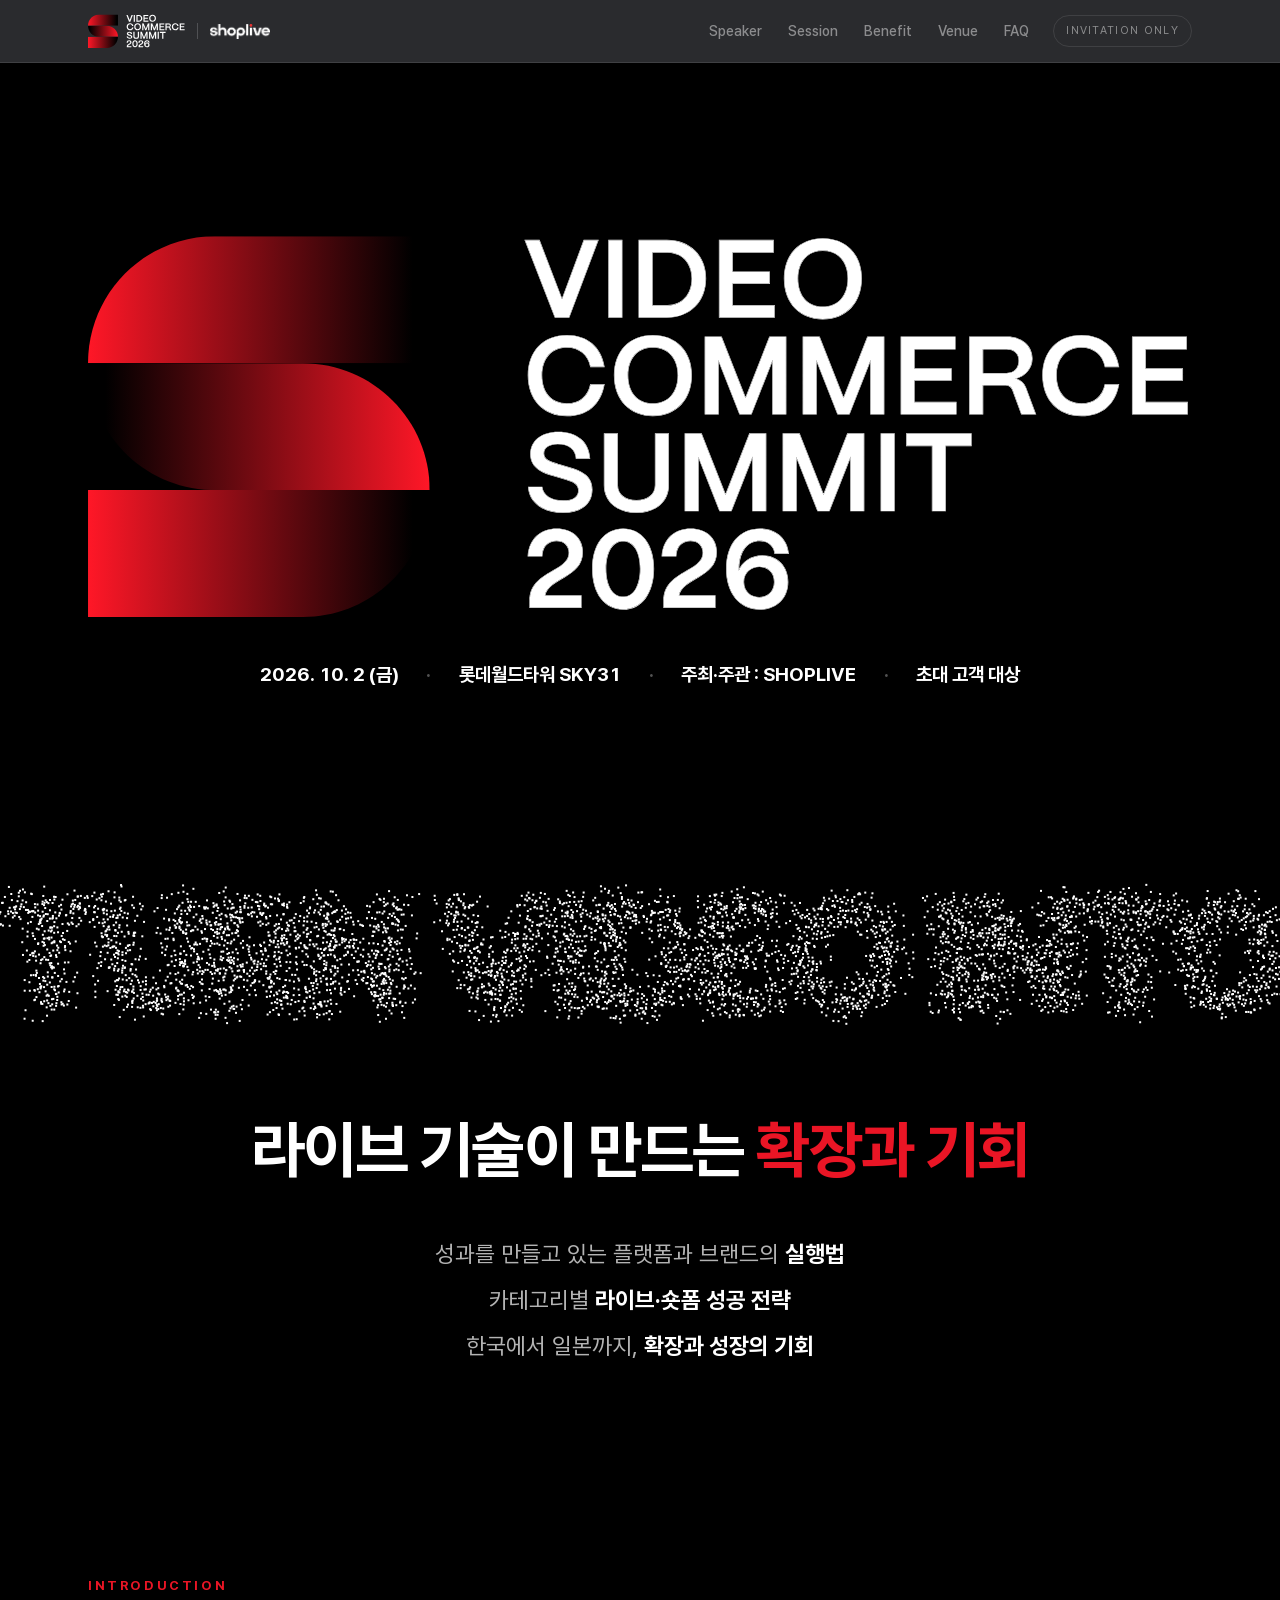
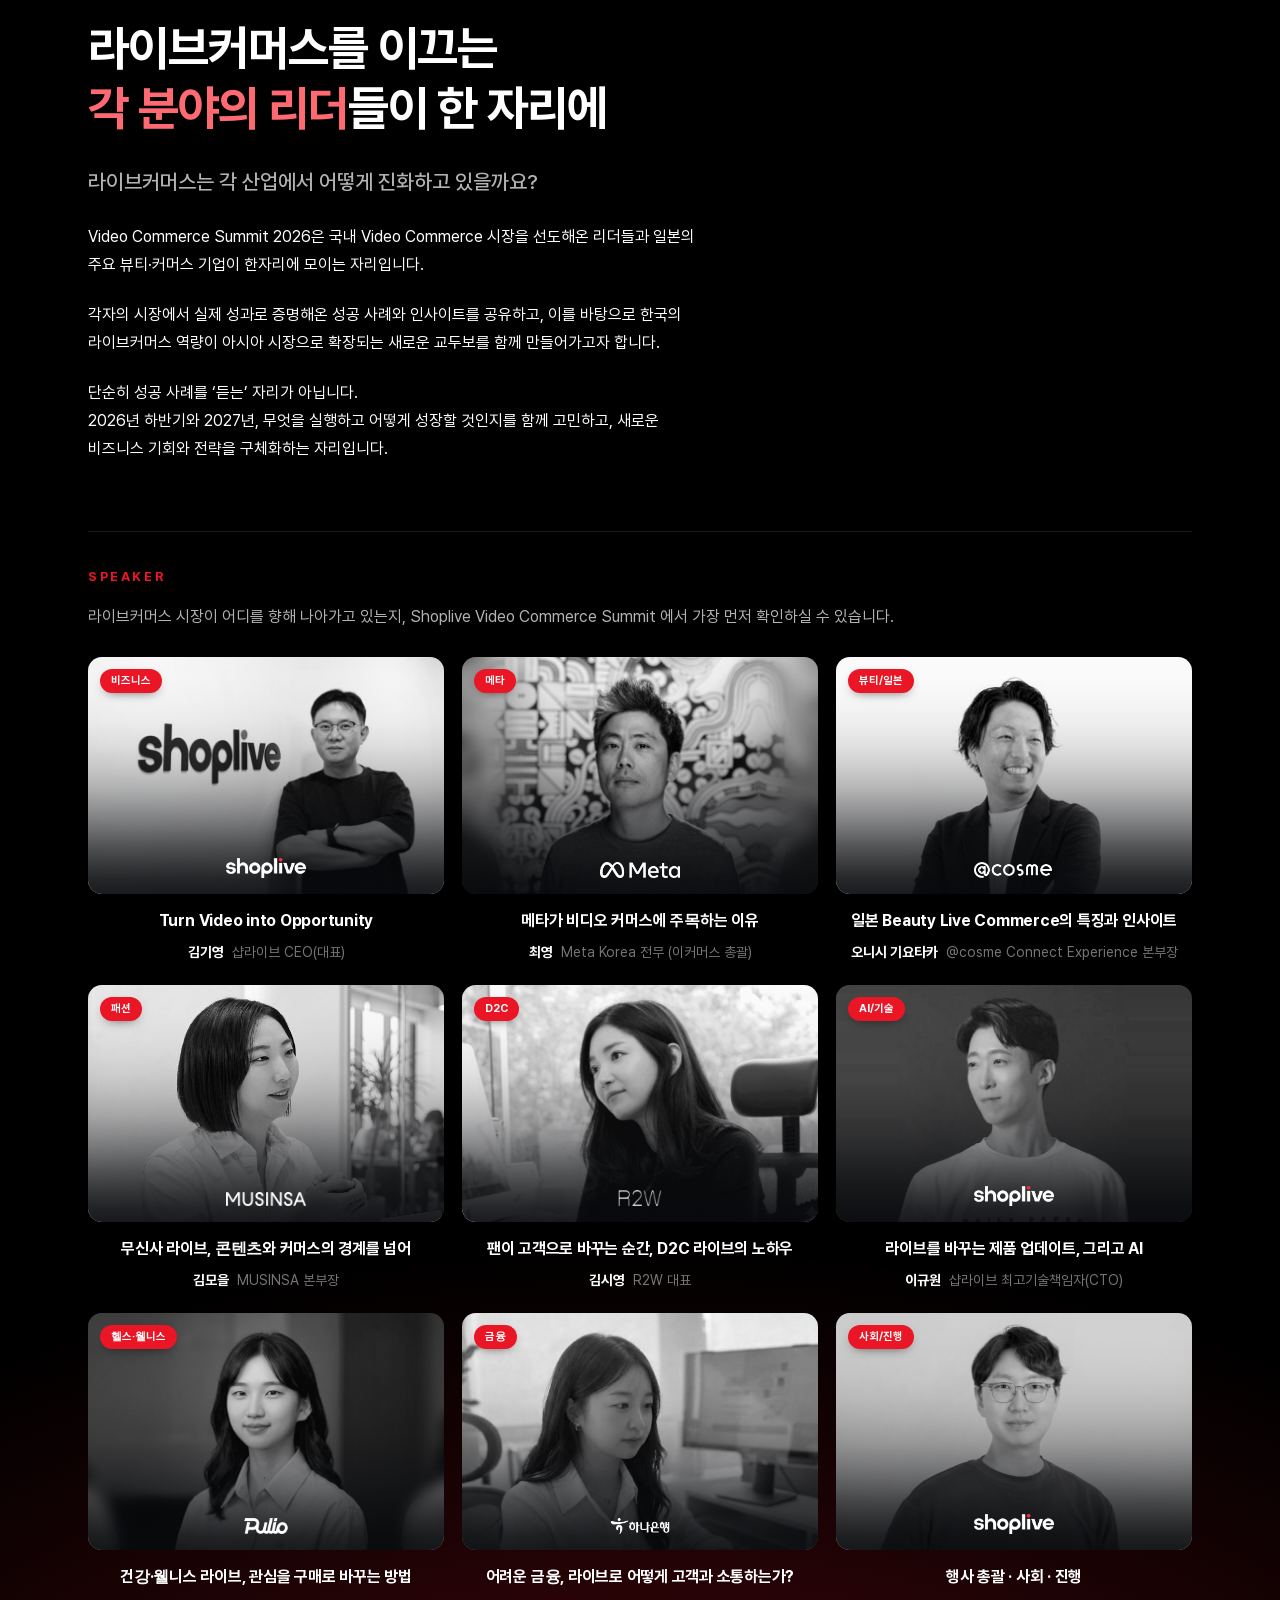
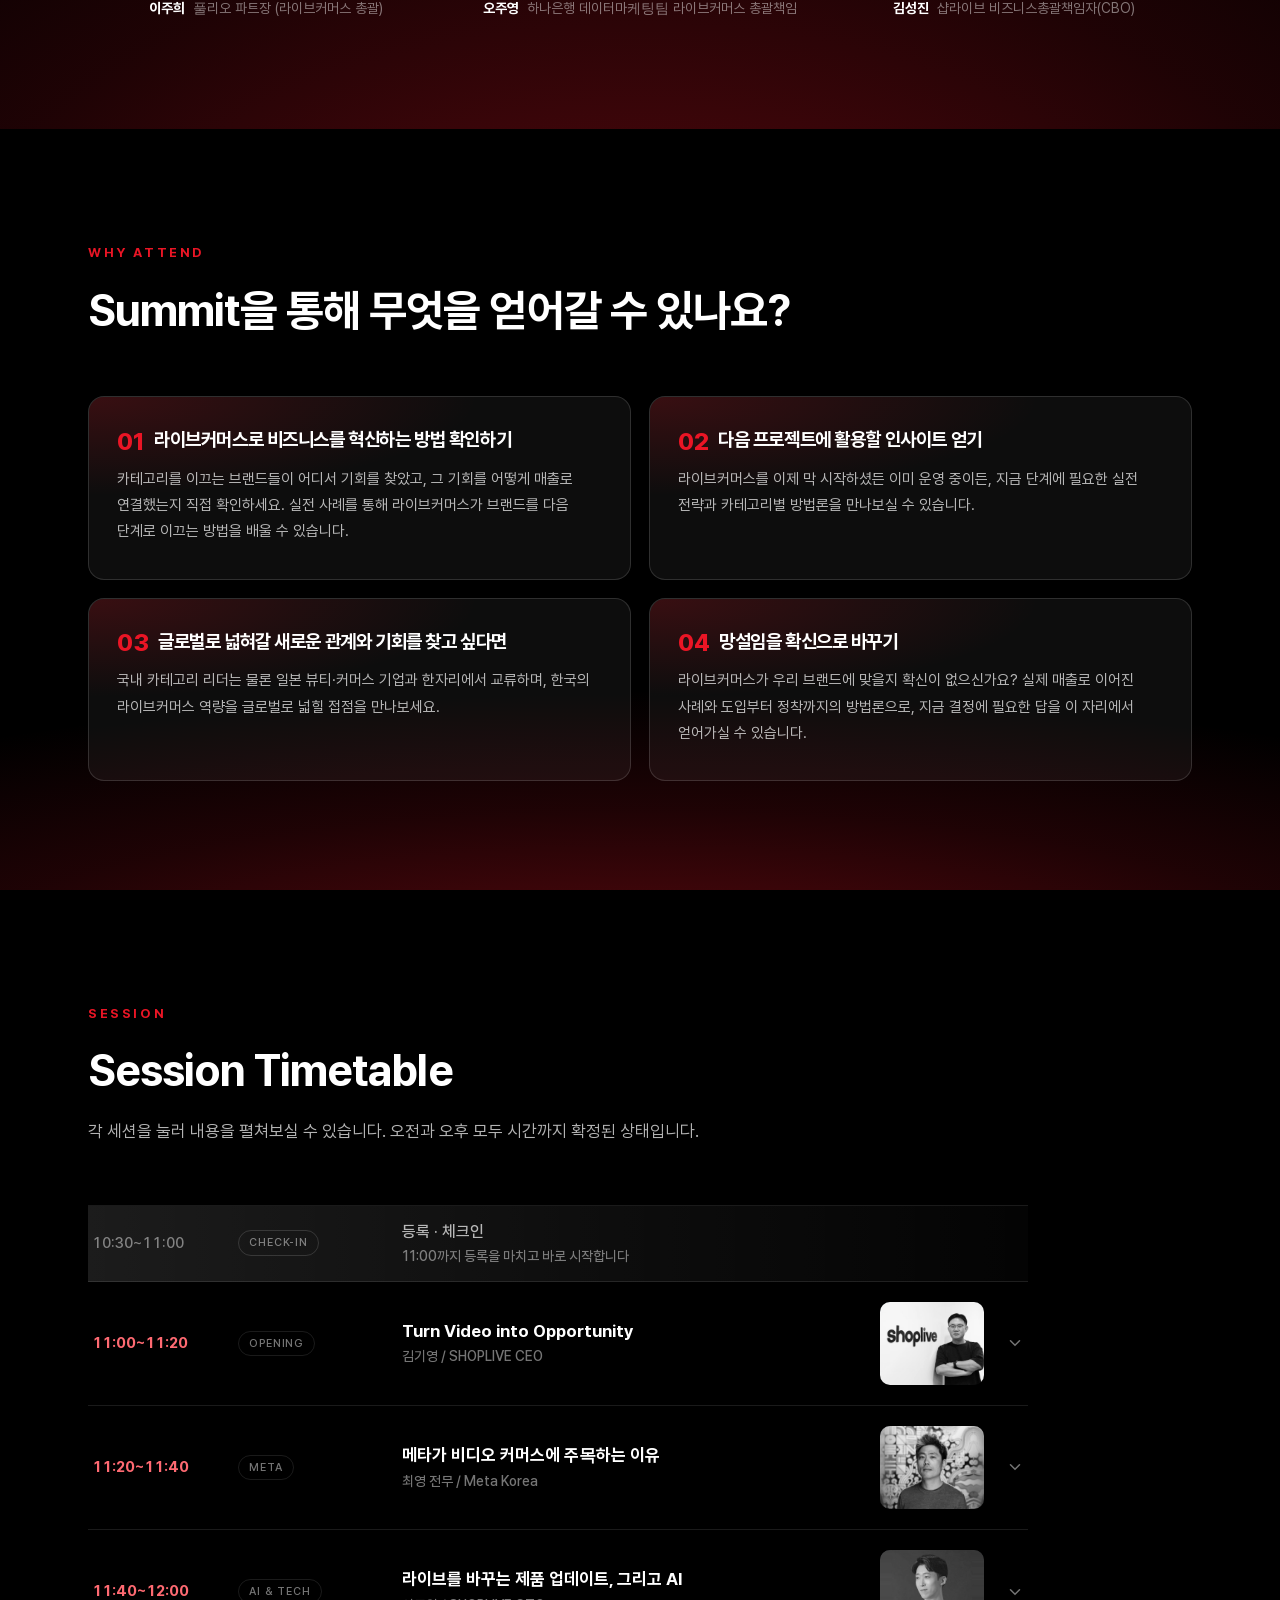
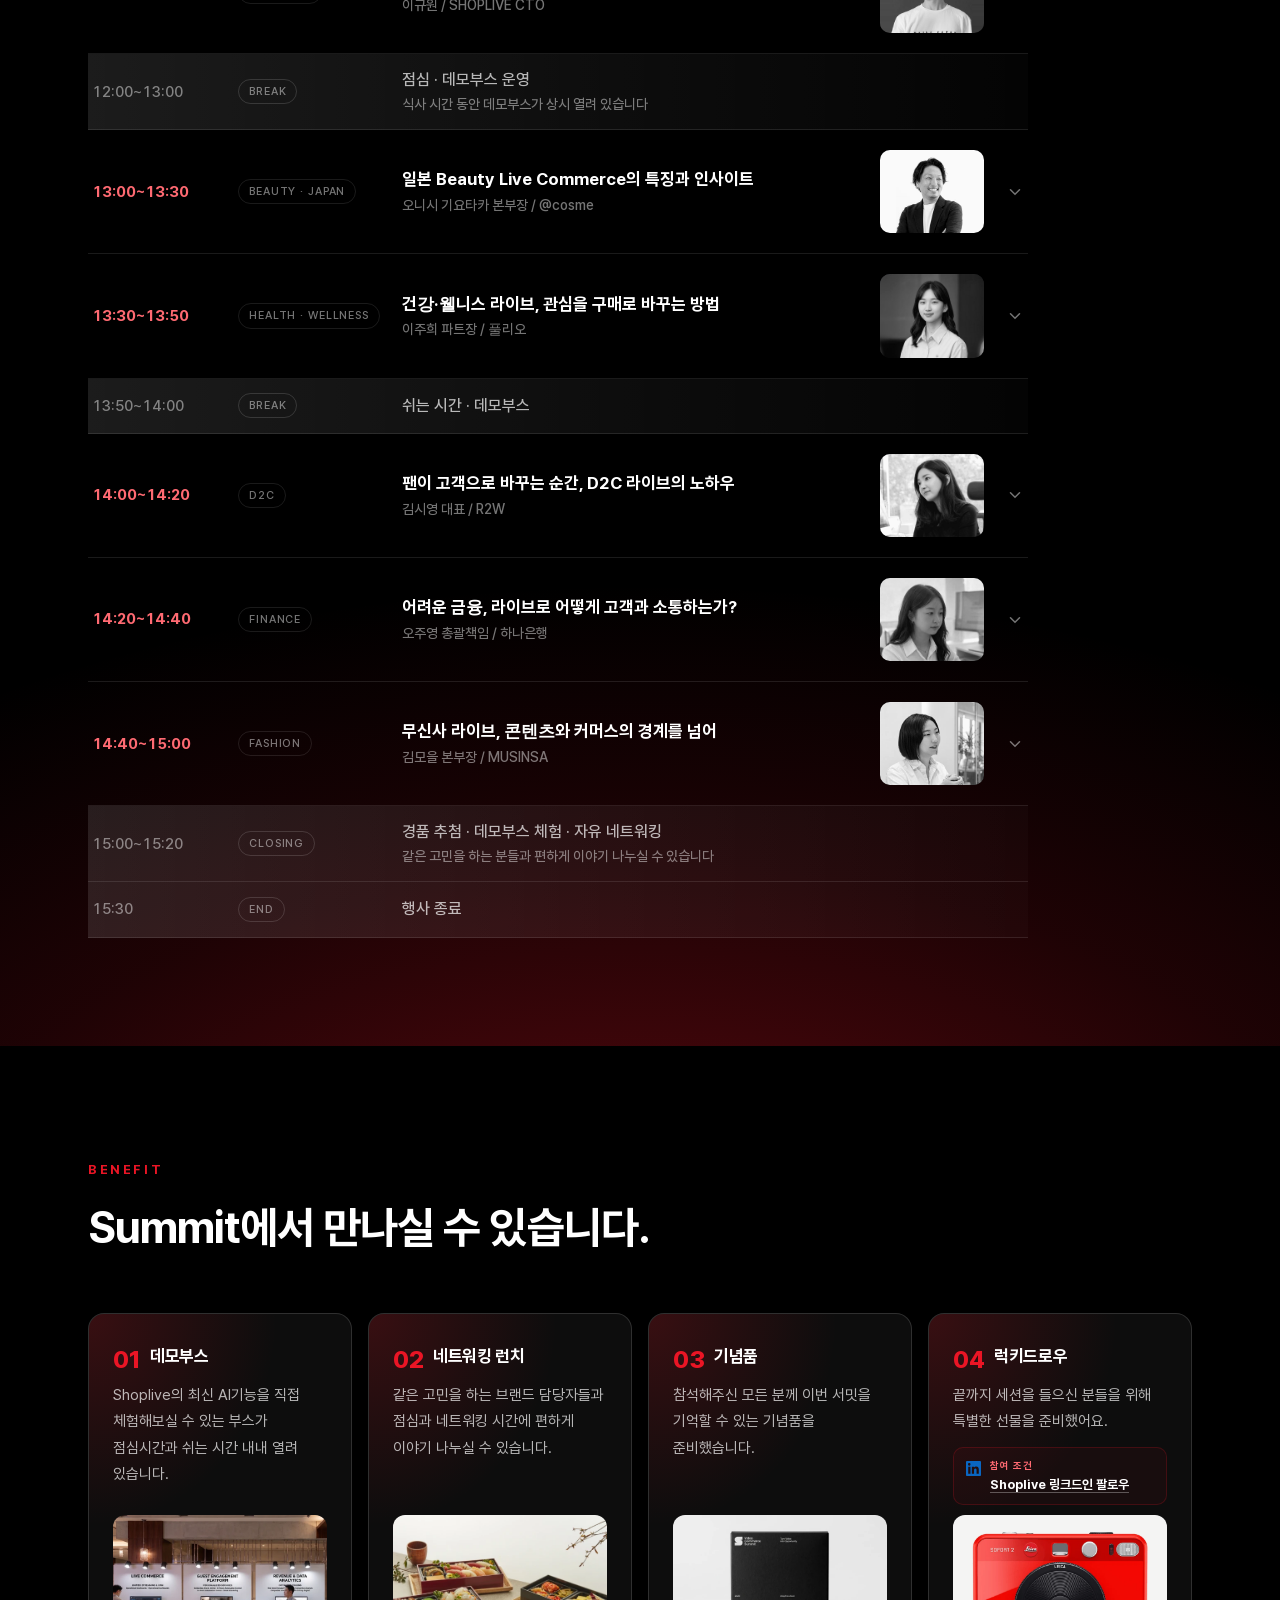
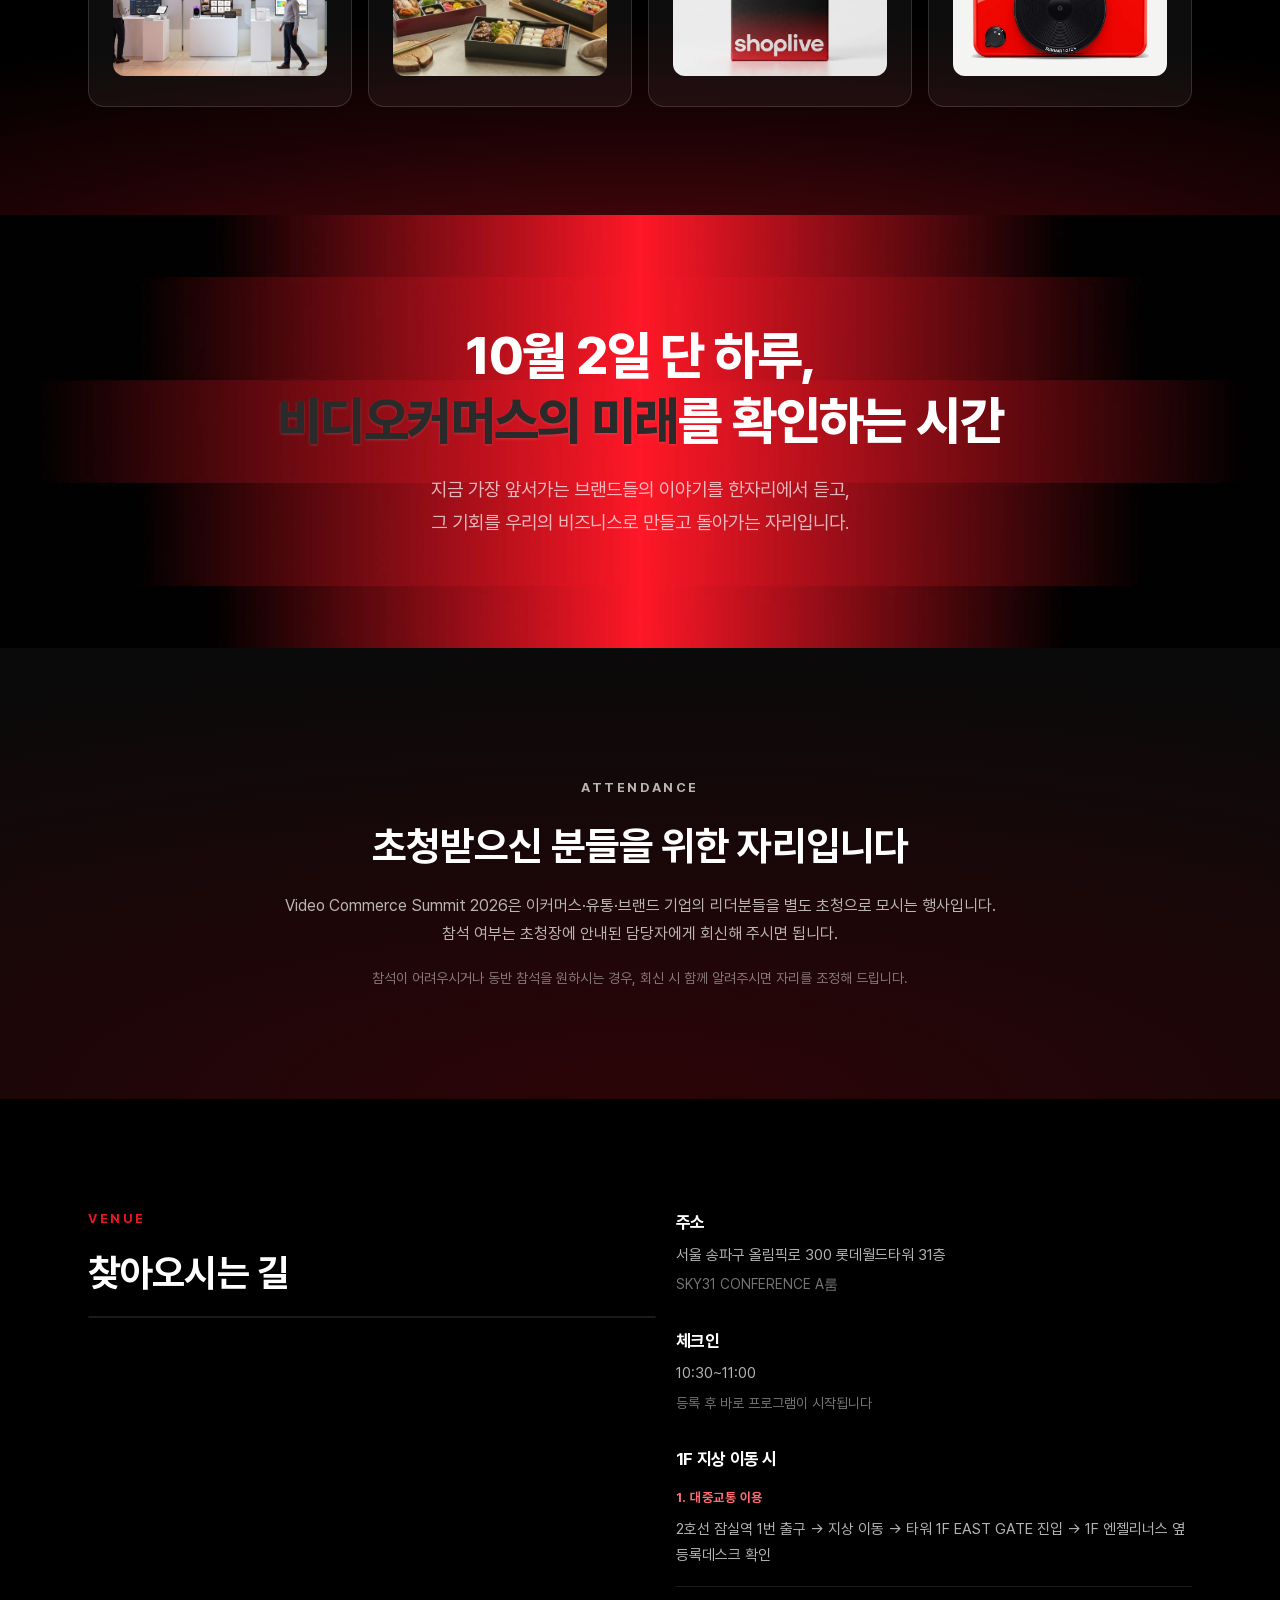
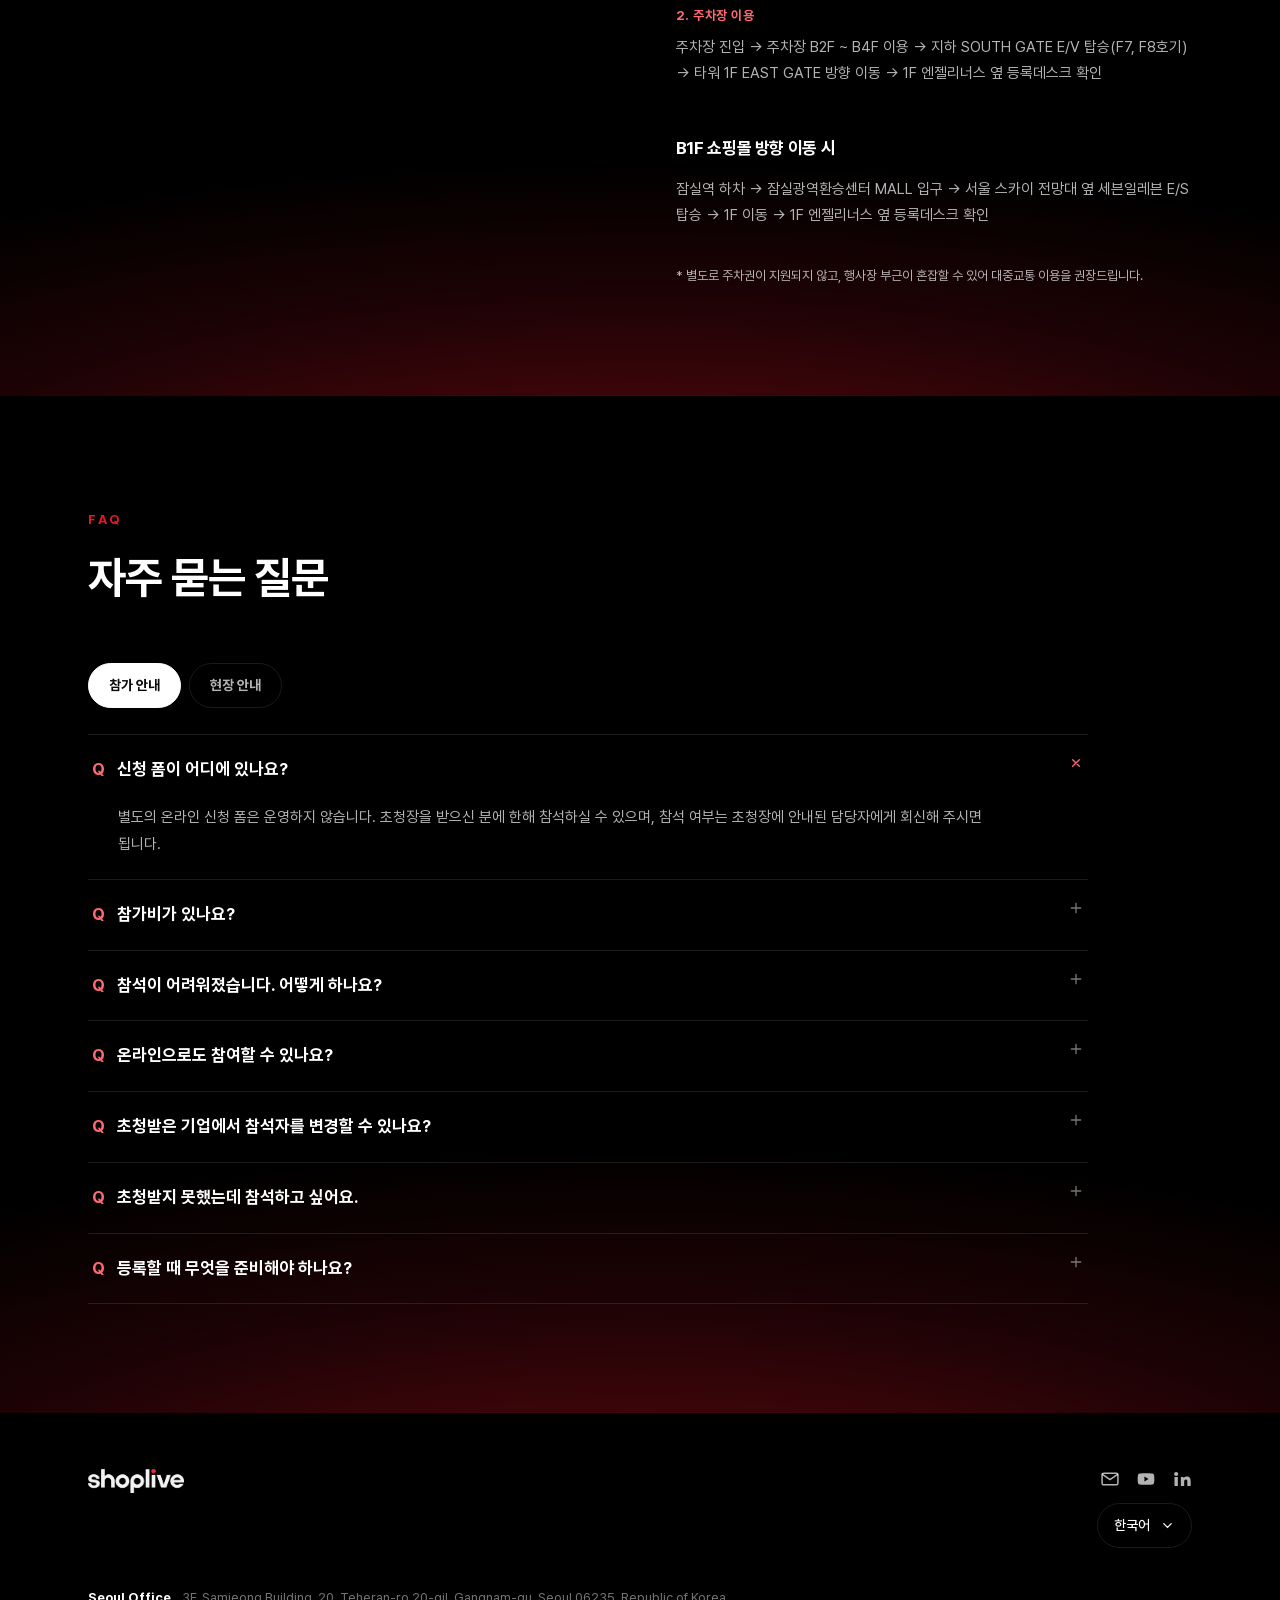
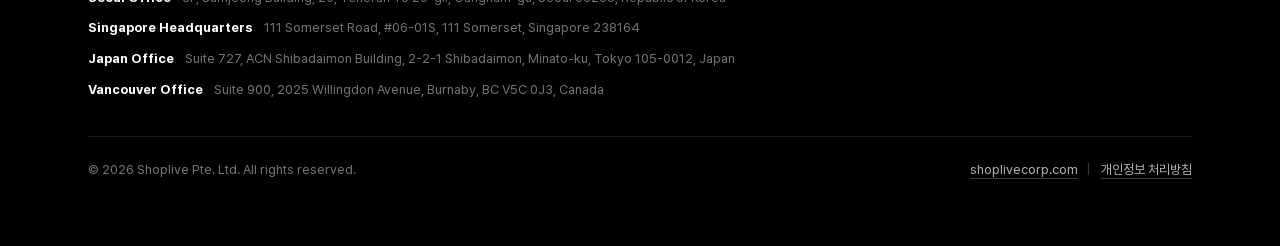
==== commit 37966400: "Re-import: the CTO session leads with product updates The CTO session is retitled so the product upd" ====
--- a/summit-2026/index.html
+++ b/summit-2026/index.html
@@ -175,7 +175,7 @@
           <img class="spk-logo" src="assets/img/shoplive-logo.png" alt="샵라이브 로고" />
         </div>
         <div class="spk-body">
-          <h3 class="spk-topic">AI로 진화하는 라이브커머스 기술과 고객 가치</h3>
+          <h3 class="spk-topic">라이브를 바꾸는 제품 업데이트, 그리고 AI</h3>
           <p class="spk-person"><b>이규원</b> 샵라이브 최고기술책임자(CTO)</p>
         </div>
       </article>
@@ -190,15 +190,15 @@
           <p class="spk-person"><b>이주희</b> 풀리오 파트장 (라이브커머스 총괄)</p>
         </div>
       </article>
-      <article class="spk spk--nophoto">
+      <article class="spk">
         <div class="spk-media">
           <span class="cat">금융</span>
-          <span class="spk-ph-label">준비 중</span><span class="spk-ph-icon" aria-hidden="true"><svg viewBox="0 0 64 64" fill="currentColor"><circle cx="32" cy="21.5" r="11.2"/><path d="M32 36.4c-11 0-19.9 7-21.4 16.3-.4 2.4 1.4 4.5 3.8 4.5h35.2c2.4 0 4.2-2.1 3.8-4.5C51.9 43.4 43 36.4 32 36.4z"/></svg></span>
-          <img class="spk-logo" src="assets/img/logo-keb-hana.png" alt="KEB하나은행 로고" />
+          <img class="spk-photo" src="assets/img/speaker-oh-juyoung.jpg" alt="오주영" />
+          <img class="spk-logo" src="assets/img/logo-keb-hana.png" alt="하나은행 로고" />
         </div>
         <div class="spk-body">
           <h3 class="spk-topic">어려운 금융, 라이브로 어떻게 고객과 소통하는가?</h3>
-          <p class="spk-person"><b>오주영</b> KEB하나은행 데이터마케팅팀 라이브커머스 총괄</p>
+          <p class="spk-person"><b>오주영</b> 하나은행 데이터마케팅팀 라이브커머스 총괄책임</p>
         </div>
       </article>
       <article class="spk">
@@ -291,11 +291,11 @@
           <summary>
             <span class="t">11:40~12:00</span>
             <span class="tag">AI &amp; Tech</span>
-            <span class="ttl">AI로 진화하는 라이브커머스 기술과 고객 가치<small>이규원 / SHOPLIVE CTO</small></span>
+            <span class="ttl">라이브를 바꾸는 제품 업데이트, 그리고 AI<small>이규원 / SHOPLIVE CTO</small></span>
             <span class="tt-thumb" aria-hidden="true"><img class="tt-photo" src="assets/img/timetable-lee-gyuwon.jpg" alt="" /></span>
             <svg class="chev" viewBox="0 0 24 24" fill="none" stroke="currentColor" stroke-width="2" stroke-linecap="round"><path d="M6 9l6 6 6-6"/></svg>
           </summary>
-          <p class="detail">Shoplive가 선보일 AI 기술을 선공개합니다. AI가 라이브 운영을 어디까지 개선할 수 있는지, 그 변화가 브랜드와 고객 경험에서 어떤 가치로 이어지는지 함께 살펴봅니다.</p>
+          <p class="detail">최근 릴리스한 기능부터 현재 준비 중인 기능까지, 샵라이브 제품 업데이트를 한자리에 정리합니다. 구축과 운영, 데이터까지 무엇이 달라졌는지 짚고, AI를 활용해 라이브 운영을 개선하는 기능도 함께 소개합니다.</p>
         </details>
 
         <details class="brk no-toggle">
@@ -315,7 +315,7 @@
             <span class="tt-thumb" aria-hidden="true"><img class="tt-photo" src="assets/img/timetable-onishi-kiyotaka.png" alt="" /></span>
             <svg class="chev" viewBox="0 0 24 24" fill="none" stroke="currentColor" stroke-width="2" stroke-linecap="round"><path d="M6 9l6 6 6-6"/></svg>
           </summary>
-          <p class="detail">일본 최대 뷰티 플랫폼이 라이브커머스를 어떻게 바라보고 있는지, 현지 기업의 시각으로 직접 전합니다. 샵라이브 AI STT 기술을 통해서 한국어 통역이 실시간 제공됩니다.</p>
+          <p class="detail">정보가 넘칠수록 소비자의 선택은 오히려 어려워집니다. @cosme는 라이브를 통해 소비자 한 명 한 명에게 맞춘 ‘개인화된 접객’을 구현하고, 댓글과 실시간 소통을 관계 형성의 기회로 연결해 구매를 이끌어내고 있습니다. 그 실전 노하우를 짚어봅니다.</p>
         </details>
 
         <details>
@@ -353,8 +353,8 @@
           <summary>
             <span class="t">14:20~14:40</span>
             <span class="tag">Finance</span>
-            <span class="ttl">어려운 금융, 라이브로 어떻게 고객과 소통하는가?<small>오주영 총괄 / KEB하나은행</small></span>
-            <span class="tt-thumb tt-thumb--nophoto" aria-hidden="true"><span class="tt-ph-icon" aria-hidden="true"><svg viewBox="0 0 64 64" fill="currentColor"><circle cx="32" cy="21.5" r="11.2"/><path d="M32 36.4c-11 0-19.9 7-21.4 16.3-.4 2.4 1.4 4.5 3.8 4.5h35.2c2.4 0 4.2-2.1 3.8-4.5C51.9 43.4 43 36.4 32 36.4z"/></svg></span><span class="tt-ph-label">준비 중</span></span>
+            <span class="ttl">어려운 금융, 라이브로 어떻게 고객과 소통하는가?<small>오주영 총괄책임 / 하나은행</small></span>
+            <span class="tt-thumb" aria-hidden="true"><img class="tt-photo" src="assets/img/timetable-oh-juyoung.jpg" alt="" /></span>
             <svg class="chev" viewBox="0 0 24 24" fill="none" stroke="currentColor" stroke-width="2" stroke-linecap="round"><path d="M6 9l6 6 6-6"/></svg>
           </summary>
           <p class="detail">금융 상품 소개부터 채용, 브랜드 커뮤니케이션까지 금융사는 라이브를 통해 고객과 어떻게 소통하는지 알아봅니다.</p>
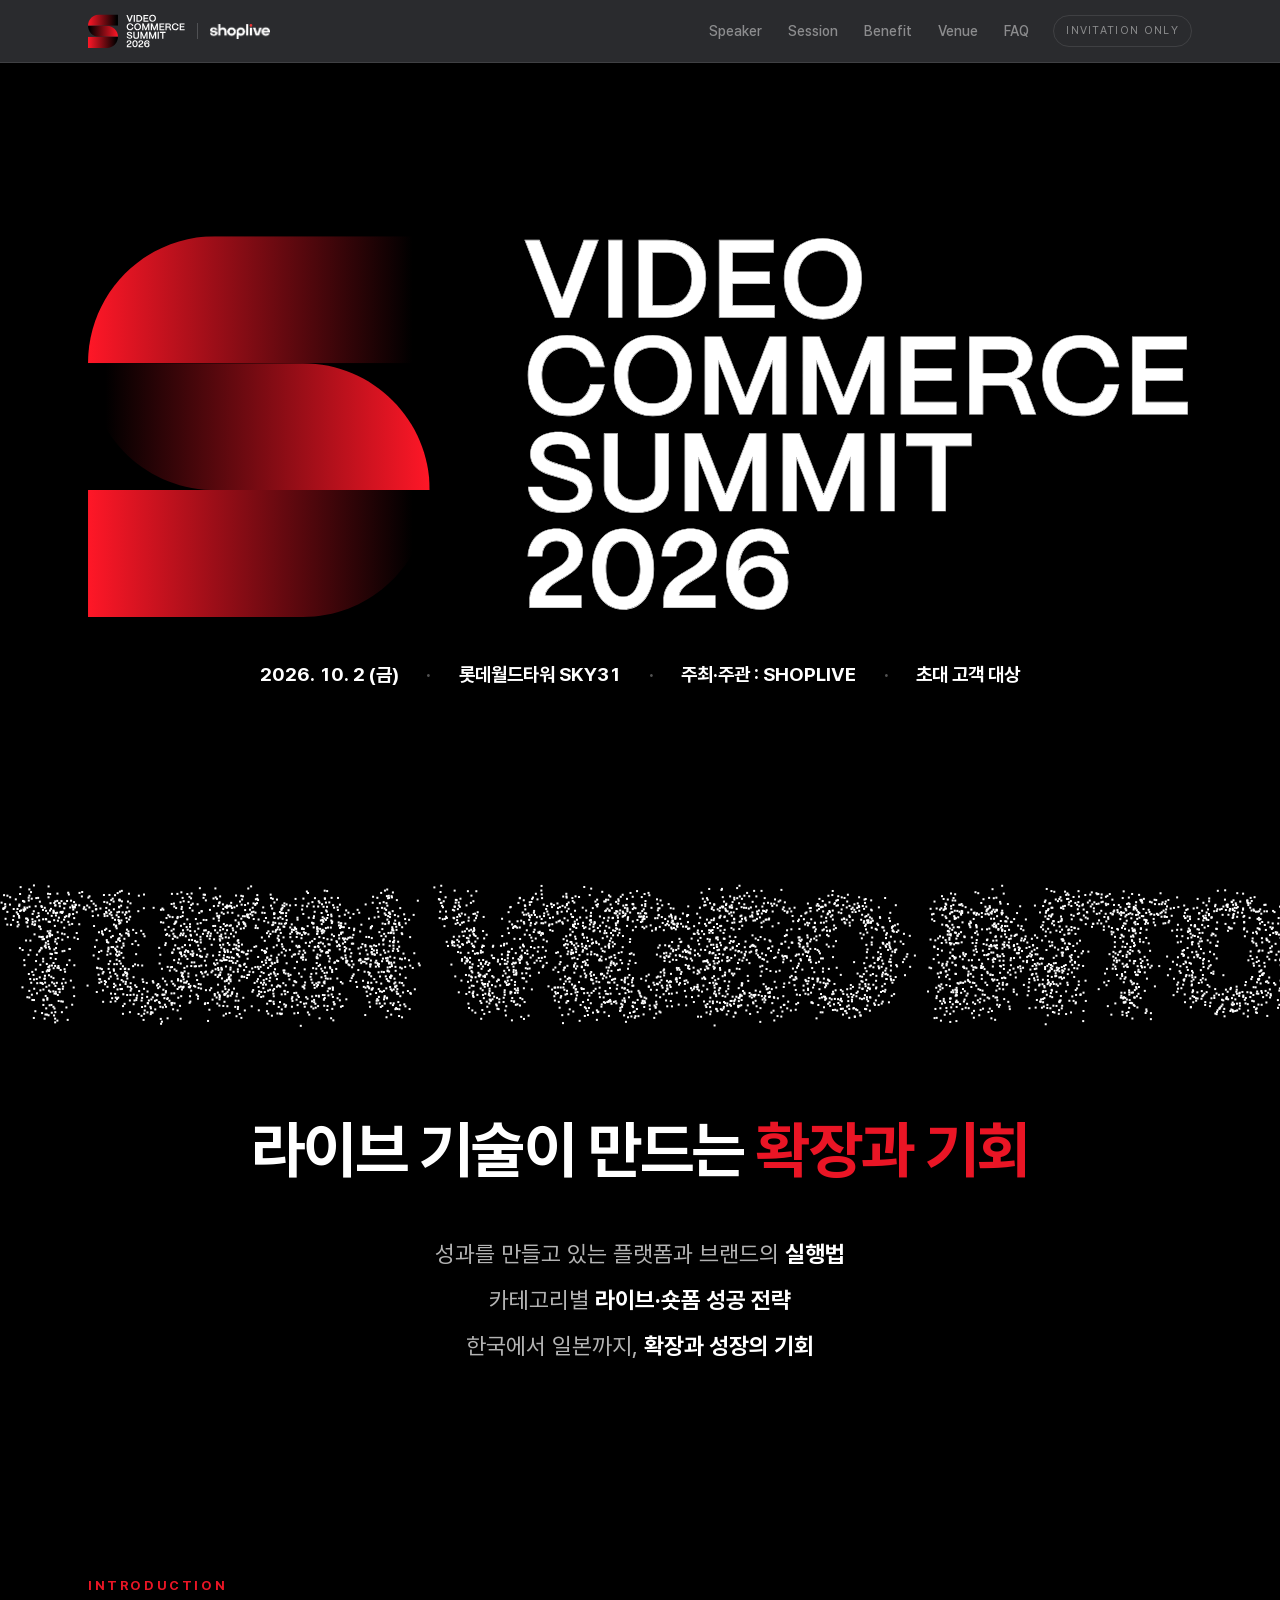
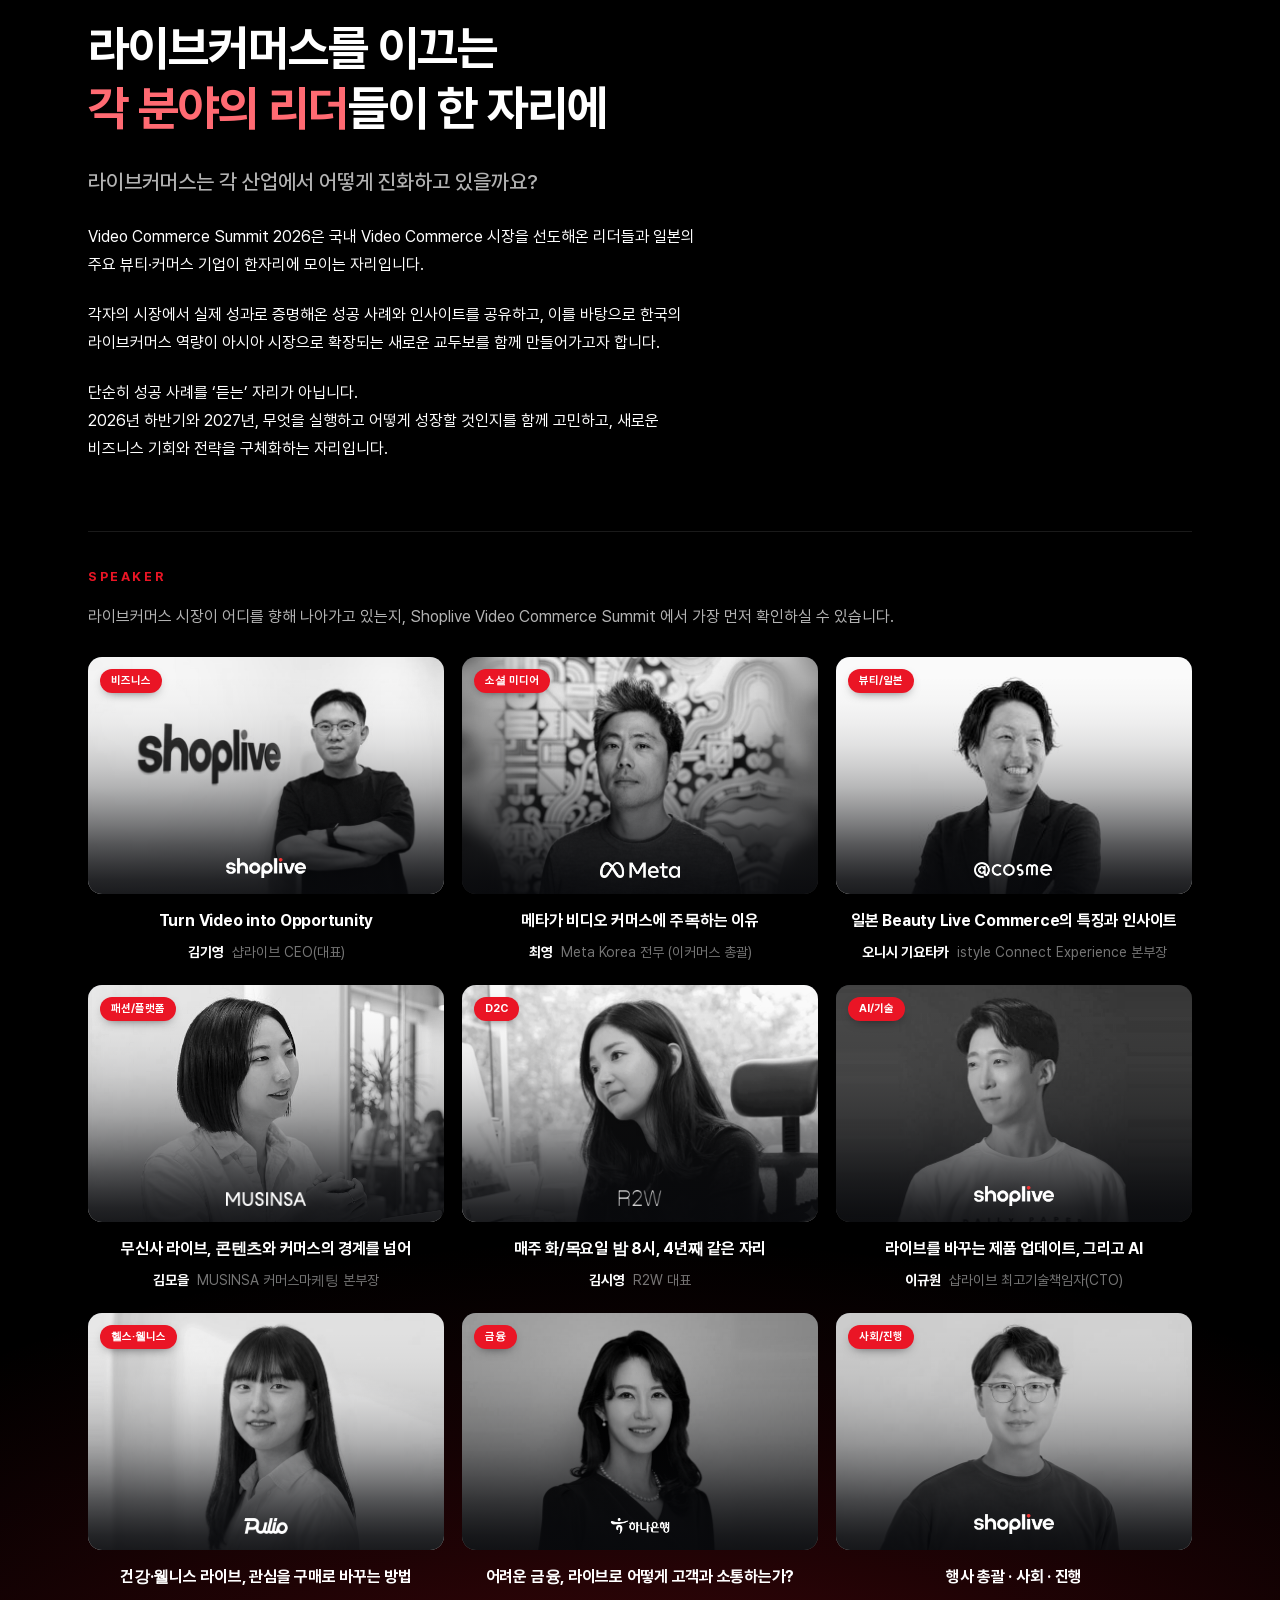
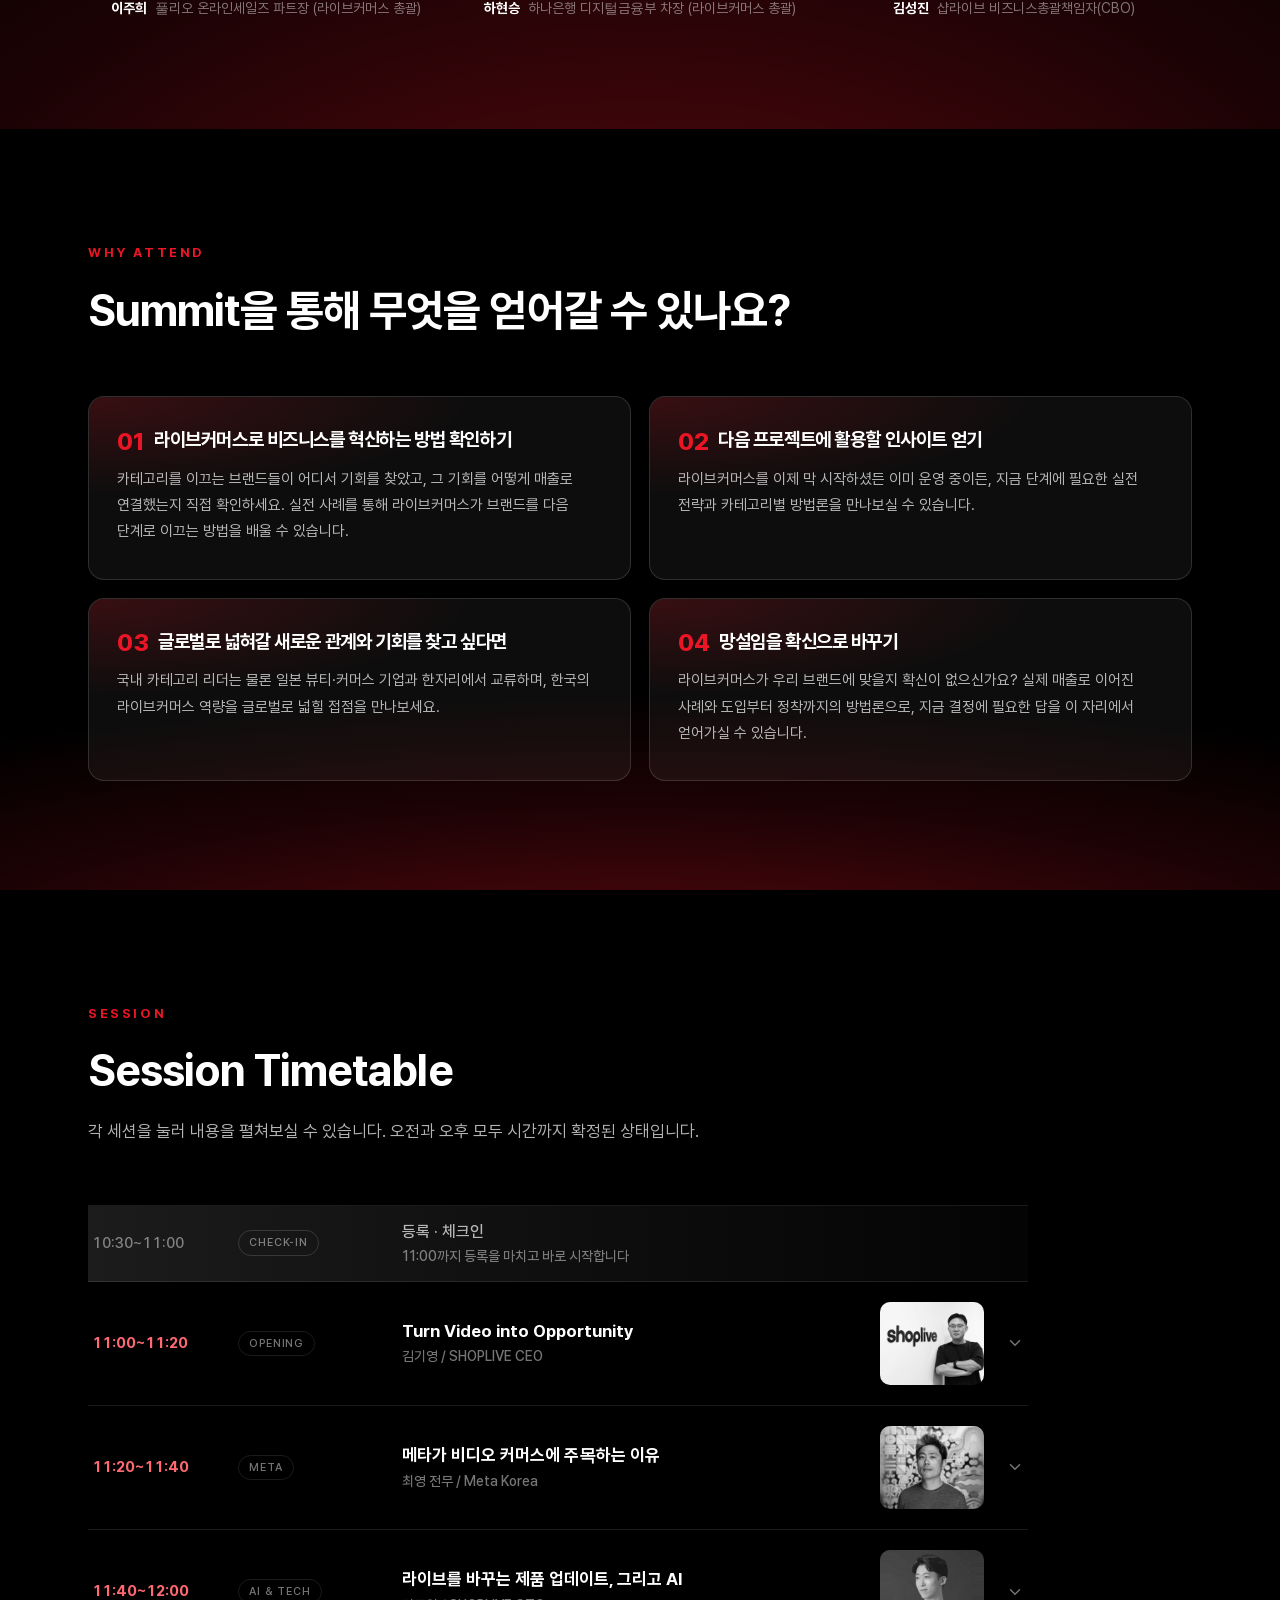
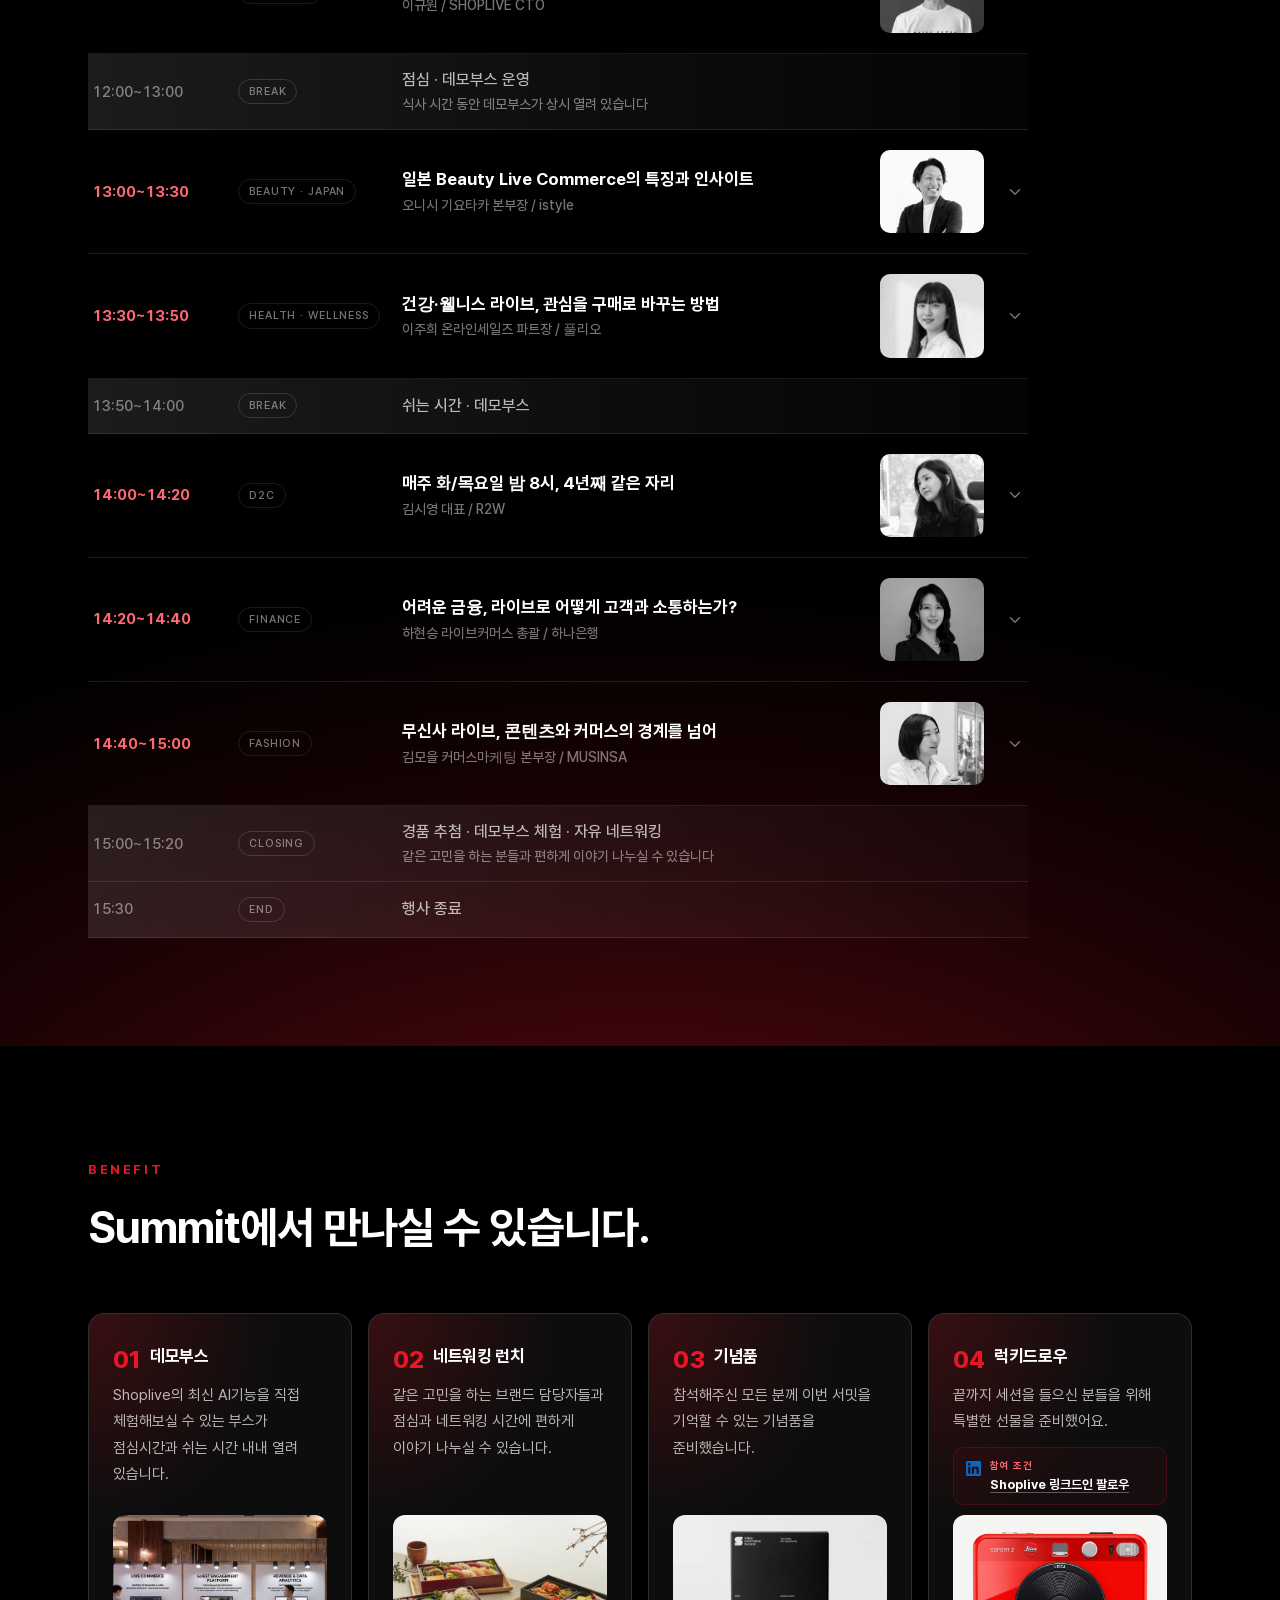
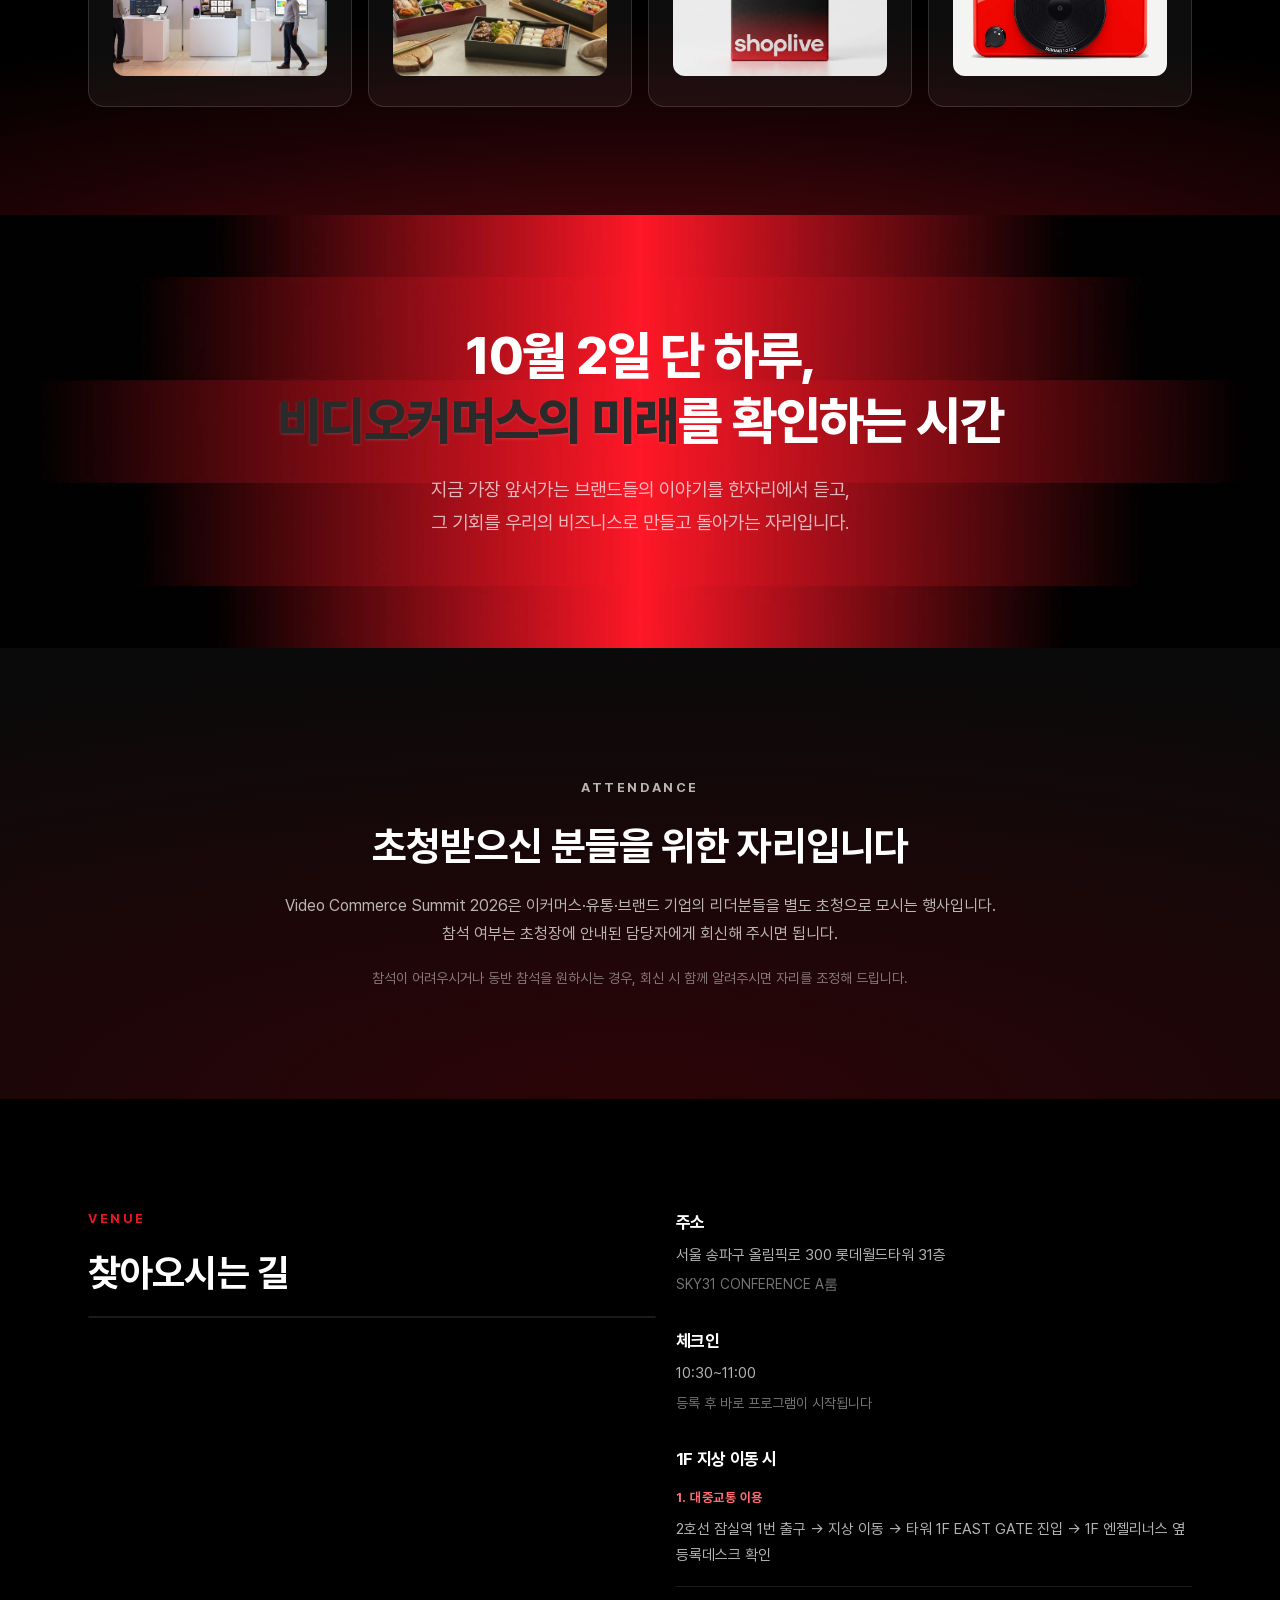
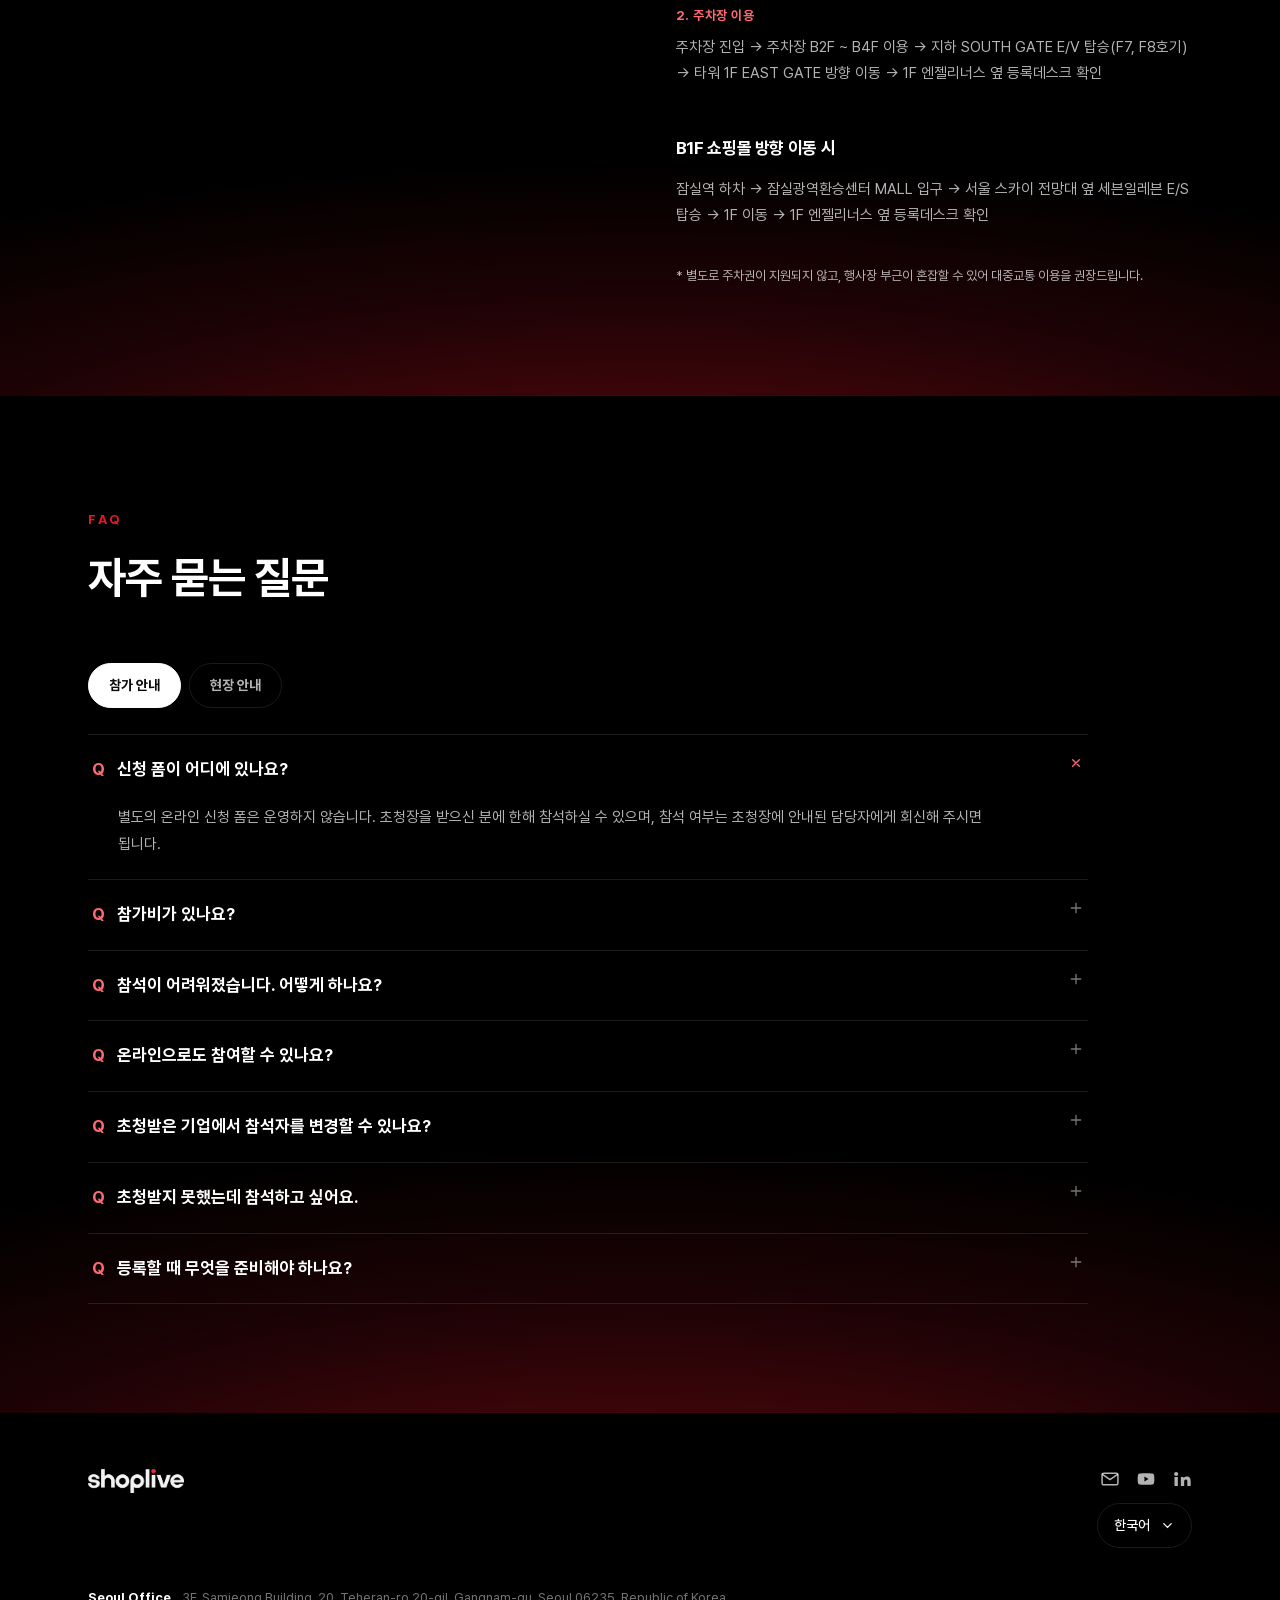
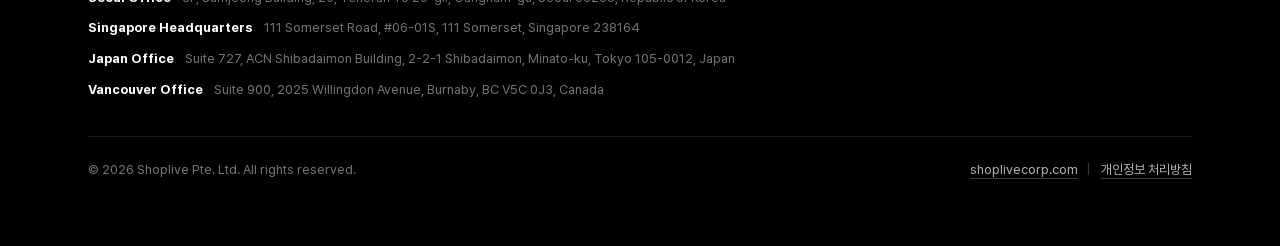
==== commit c5ab2df6: "Re-import: 하나은행 sends a different speaker 오주영 is replaced by 하현승, 하나은행 디지털금융부 차장 (라이브커머스 총괄), with a" ====
--- a/summit-2026/index.html
+++ b/summit-2026/index.html
@@ -126,7 +126,7 @@
       </article>
       <article class="spk">
         <div class="spk-media">
-          <span class="cat">메타</span>
+          <span class="cat">소셜 미디어</span>
           <img class="spk-photo" src="assets/img/speaker-choi-young.jpg" alt="최영" />
           <img class="spk-logo" src="assets/img/logo-meta.png" alt="메타 로고" />
         </div>
@@ -143,18 +143,18 @@
         </div>
         <div class="spk-body">
           <h3 class="spk-topic">일본 Beauty Live Commerce의 특징과 인사이트</h3>
-          <p class="spk-person"><b>오니시 기요타카</b> @cosme Connect Experience 본부장</p>
-        </div>
-      </article>
-      <article class="spk">
-        <div class="spk-media">
-          <span class="cat">패션</span>
-          <img class="spk-photo" src="assets/img/speaker-kim-moeul.jpg" alt="김모을 MUSINSA 본부장" />
+          <p class="spk-person"><b>오니시 기요타카</b> istyle Connect Experience 본부장</p>
+        </div>
+      </article>
+      <article class="spk">
+        <div class="spk-media">
+          <span class="cat">패션/플랫폼</span>
+          <img class="spk-photo" src="assets/img/speaker-kim-moeul.jpg" alt="김모을 MUSINSA 커머스마케팅 본부장" />
           <img class="spk-logo" src="assets/img/logo-musinsa.png" alt="무신사 로고" />
         </div>
         <div class="spk-body">
           <h3 class="spk-topic">무신사 라이브, 콘텐츠와 커머스의 경계를 넘어</h3>
-          <p class="spk-person"><b>김모을</b> MUSINSA 본부장</p>
+          <p class="spk-person"><b>김모을</b> MUSINSA 커머스마케팅 본부장</p>
         </div>
       </article>
       <article class="spk">
@@ -164,7 +164,7 @@
           <img class="spk-logo" src="assets/img/logo-r2w.png" alt="R2W 로고" />
         </div>
         <div class="spk-body">
-          <h3 class="spk-topic">팬이 고객으로 바꾸는 순간, D2C 라이브의 노하우</h3>
+          <h3 class="spk-topic">매주 화/목요일 밤 8시, 4년째 같은 자리</h3>
           <p class="spk-person"><b>김시영</b> R2W 대표</p>
         </div>
       </article>
@@ -187,18 +187,18 @@
         </div>
         <div class="spk-body">
           <h3 class="spk-topic">건강·웰니스 라이브, 관심을 구매로 바꾸는 방법</h3>
-          <p class="spk-person"><b>이주희</b> 풀리오 파트장 (라이브커머스 총괄)</p>
+          <p class="spk-person"><b>이주희</b> 풀리오 온라인세일즈 파트장 (라이브커머스 총괄)</p>
         </div>
       </article>
       <article class="spk">
         <div class="spk-media">
           <span class="cat">금융</span>
-          <img class="spk-photo" src="assets/img/speaker-oh-juyoung.jpg" alt="오주영" />
+          <img class="spk-photo" src="assets/img/speaker-ha-hyunseung.jpg" alt="하현승" />
           <img class="spk-logo" src="assets/img/logo-keb-hana.png" alt="하나은행 로고" />
         </div>
         <div class="spk-body">
           <h3 class="spk-topic">어려운 금융, 라이브로 어떻게 고객과 소통하는가?</h3>
-          <p class="spk-person"><b>오주영</b> 하나은행 데이터마케팅팀 라이브커머스 총괄책임</p>
+          <p class="spk-person"><b>하현승</b> 하나은행 디지털금융부 차장 (라이브커머스 총괄)</p>
         </div>
       </article>
       <article class="spk">
@@ -311,7 +311,7 @@
           <summary>
             <span class="t">13:00~13:30</span>
             <span class="tag">Beauty · Japan</span>
-            <span class="ttl">일본 Beauty Live Commerce의 특징과 인사이트<small>오니시 기요타카 본부장 / @cosme</small></span>
+            <span class="ttl">일본 Beauty Live Commerce의 특징과 인사이트<small>오니시 기요타카 본부장 / istyle</small></span>
             <span class="tt-thumb" aria-hidden="true"><img class="tt-photo" src="assets/img/timetable-onishi-kiyotaka.png" alt="" /></span>
             <svg class="chev" viewBox="0 0 24 24" fill="none" stroke="currentColor" stroke-width="2" stroke-linecap="round"><path d="M6 9l6 6 6-6"/></svg>
           </summary>
@@ -322,7 +322,7 @@
           <summary>
             <span class="t">13:30~13:50</span>
             <span class="tag">Health · Wellness</span>
-            <span class="ttl">건강·웰니스 라이브, 관심을 구매로 바꾸는 방법<small>이주희 파트장 / 풀리오</small></span>
+            <span class="ttl">건강·웰니스 라이브, 관심을 구매로 바꾸는 방법<small>이주희 온라인세일즈 파트장 / 풀리오</small></span>
             <span class="tt-thumb" aria-hidden="true"><img class="tt-photo" src="assets/img/timetable-lee-juhee.jpg" alt="" /></span>
             <svg class="chev" viewBox="0 0 24 24" fill="none" stroke="currentColor" stroke-width="2" stroke-linecap="round"><path d="M6 9l6 6 6-6"/></svg>
           </summary>
@@ -342,7 +342,7 @@
           <summary>
             <span class="t">14:00~14:20</span>
             <span class="tag">D2C</span>
-            <span class="ttl">팬이 고객으로 바꾸는 순간, D2C 라이브의 노하우<small>김시영 대표 / R2W</small></span>
+            <span class="ttl">매주 화/목요일 밤 8시, 4년째 같은 자리<small>김시영 대표 / R2W</small></span>
             <span class="tt-thumb" aria-hidden="true"><img class="tt-photo" src="assets/img/timetable-kim-siyoung.jpg" alt="" /></span>
             <svg class="chev" viewBox="0 0 24 24" fill="none" stroke="currentColor" stroke-width="2" stroke-linecap="round"><path d="M6 9l6 6 6-6"/></svg>
           </summary>
@@ -353,8 +353,8 @@
           <summary>
             <span class="t">14:20~14:40</span>
             <span class="tag">Finance</span>
-            <span class="ttl">어려운 금융, 라이브로 어떻게 고객과 소통하는가?<small>오주영 총괄책임 / 하나은행</small></span>
-            <span class="tt-thumb" aria-hidden="true"><img class="tt-photo" src="assets/img/timetable-oh-juyoung.jpg" alt="" /></span>
+            <span class="ttl">어려운 금융, 라이브로 어떻게 고객과 소통하는가?<small>하현승 라이브커머스 총괄 / 하나은행</small></span>
+            <span class="tt-thumb" aria-hidden="true"><img class="tt-photo" src="assets/img/timetable-ha-hyunseung.jpg" alt="" /></span>
             <svg class="chev" viewBox="0 0 24 24" fill="none" stroke="currentColor" stroke-width="2" stroke-linecap="round"><path d="M6 9l6 6 6-6"/></svg>
           </summary>
           <p class="detail">금융 상품 소개부터 채용, 브랜드 커뮤니케이션까지 금융사는 라이브를 통해 고객과 어떻게 소통하는지 알아봅니다.</p>
@@ -364,7 +364,7 @@
           <summary>
             <span class="t">14:40~15:00</span>
             <span class="tag">Fashion</span>
-            <span class="ttl">무신사 라이브, 콘텐츠와 커머스의 경계를 넘어<small>김모을 본부장 / MUSINSA</small></span>
+            <span class="ttl">무신사 라이브, 콘텐츠와 커머스의 경계를 넘어<small>김모을 커머스마케팅 본부장 / MUSINSA</small></span>
             <span class="tt-thumb" aria-hidden="true"><img class="tt-photo" src="assets/img/timetable-kim-moeul.jpg" alt="" /></span>
             <svg class="chev" viewBox="0 0 24 24" fill="none" stroke="currentColor" stroke-width="2" stroke-linecap="round"><path d="M6 9l6 6 6-6"/></svg>
           </summary>
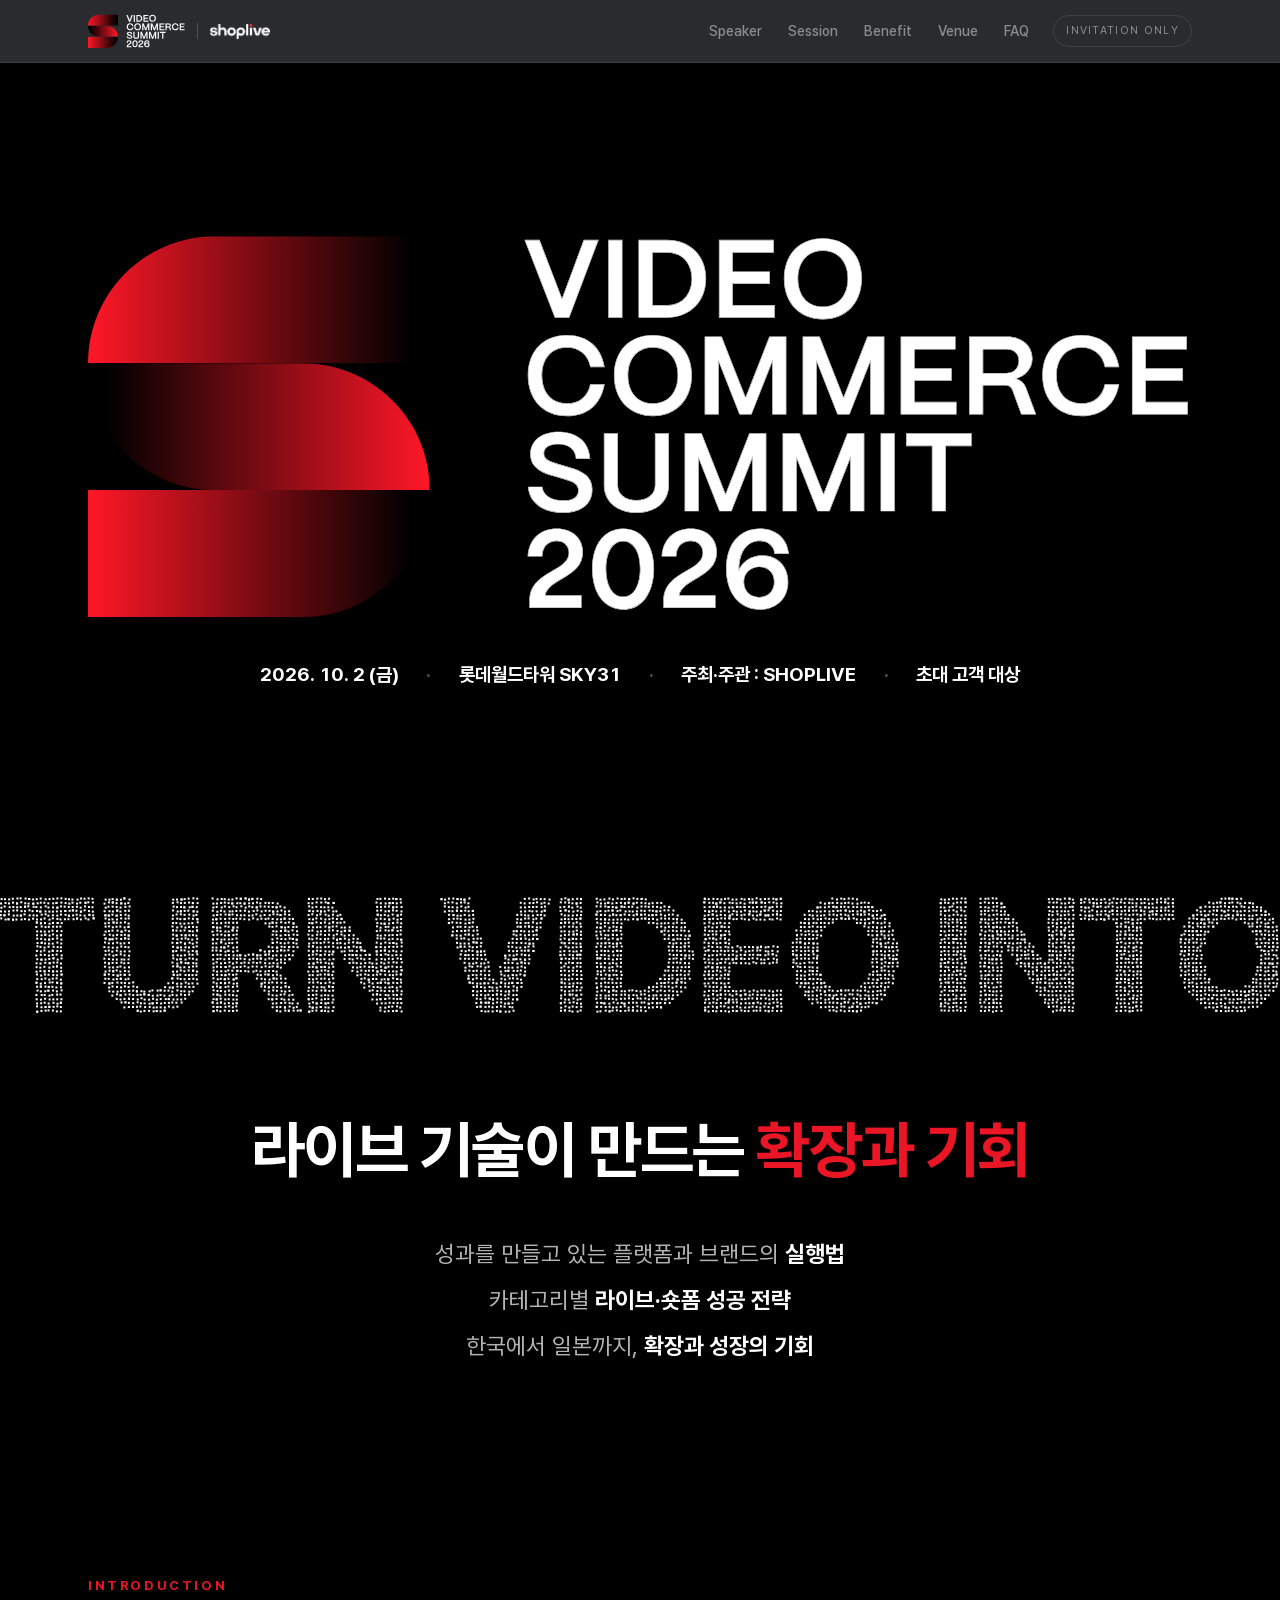
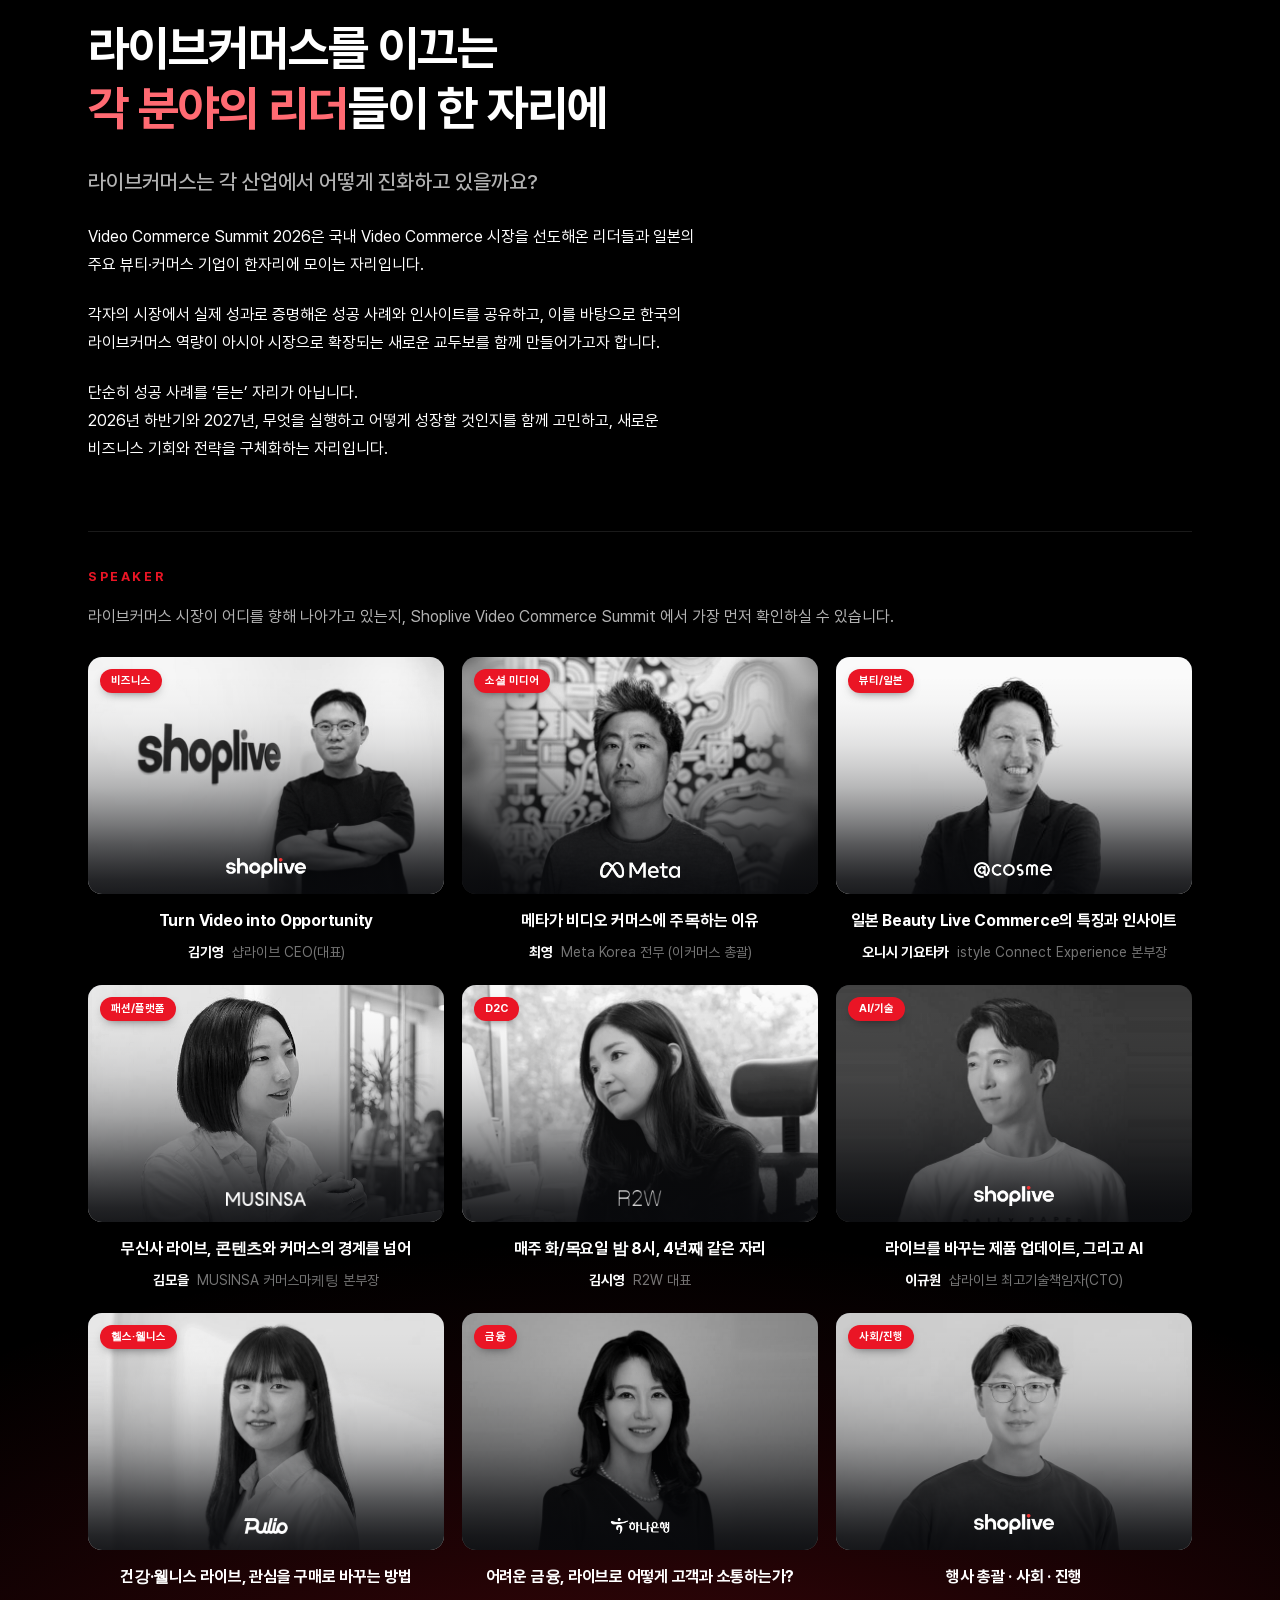
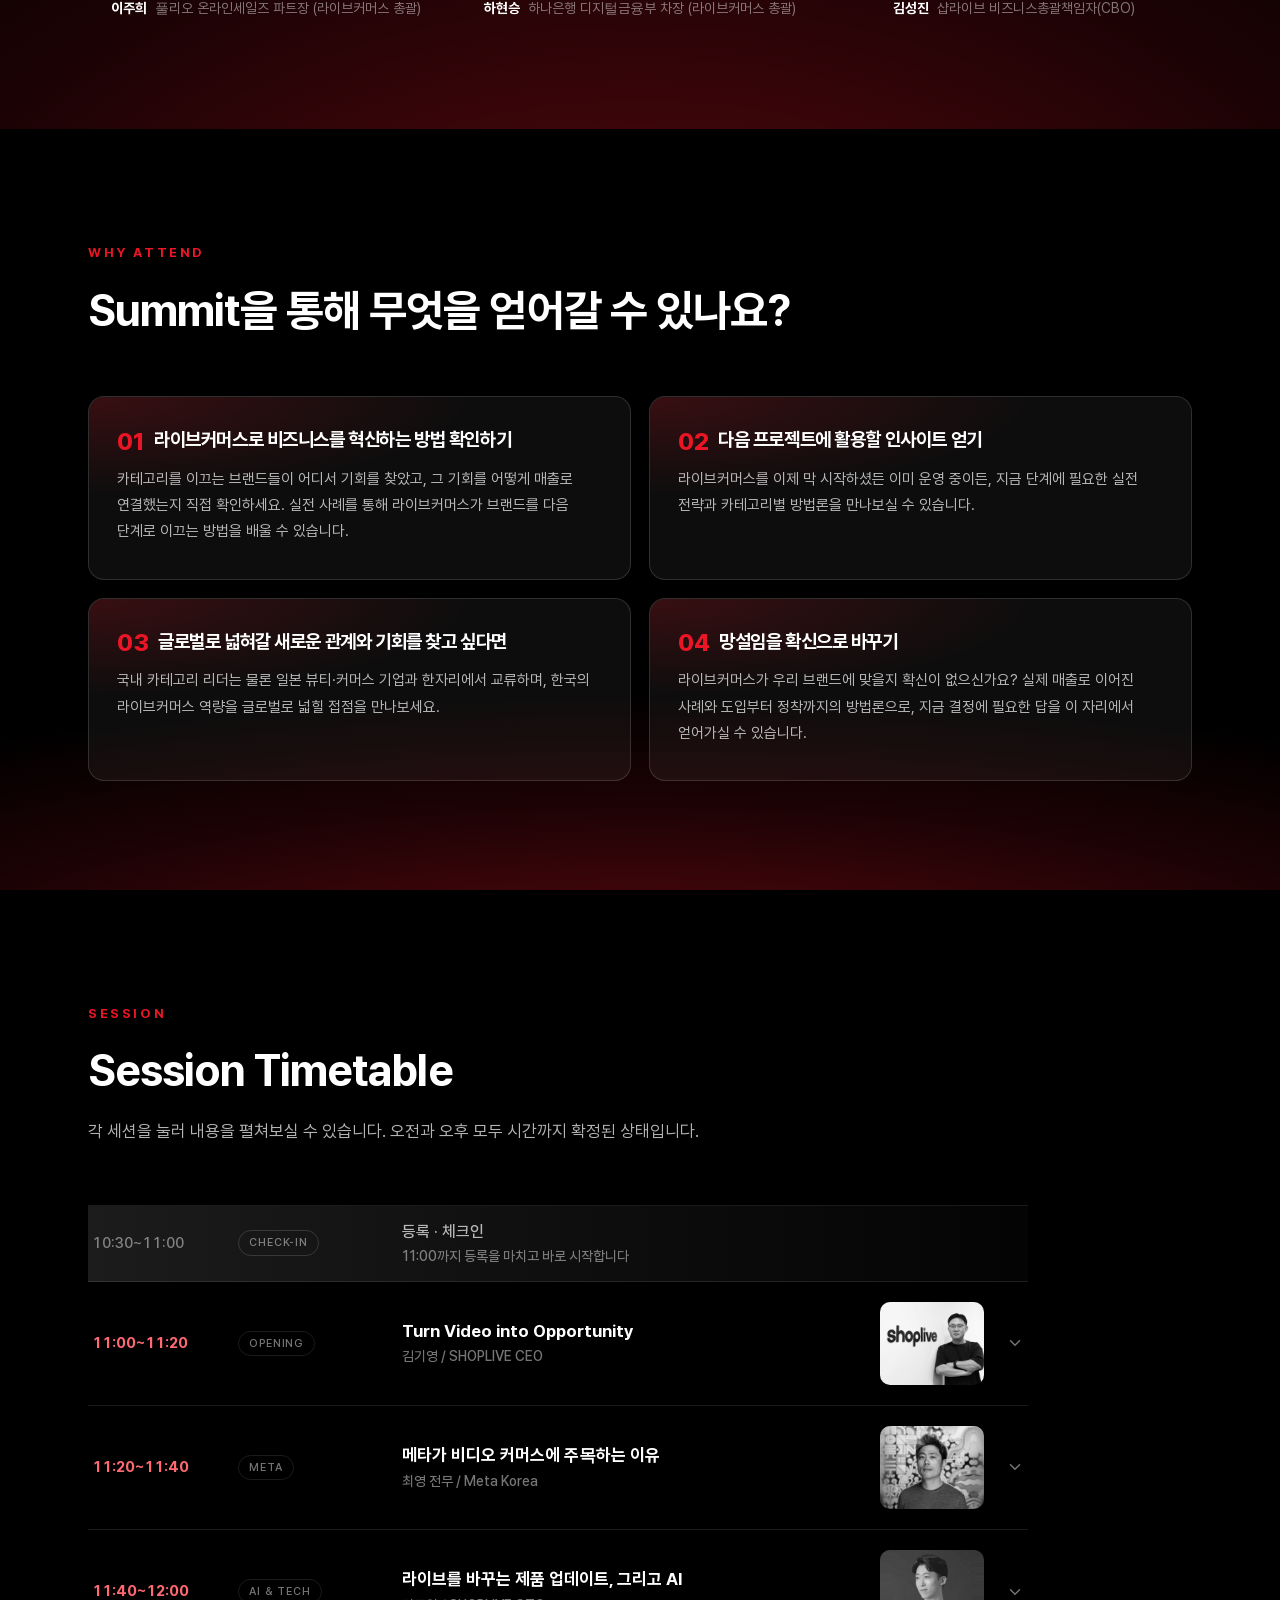
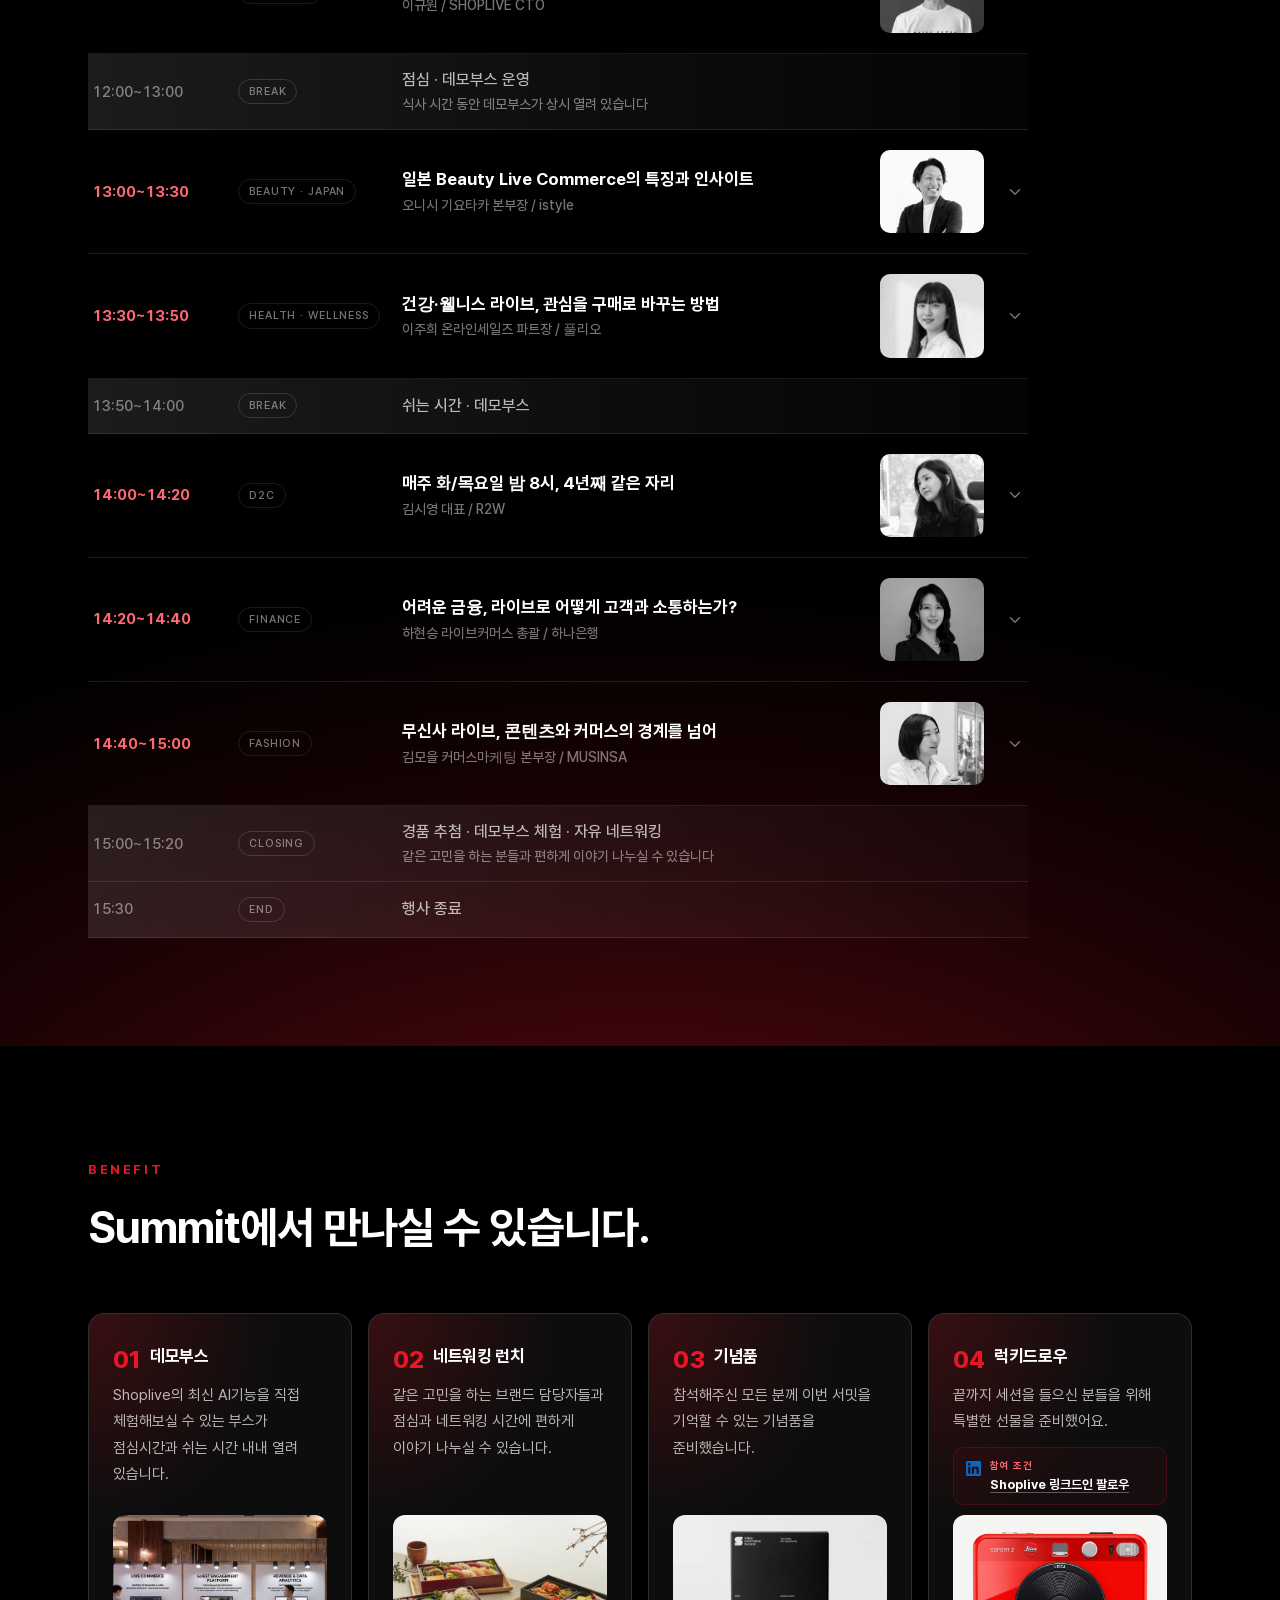
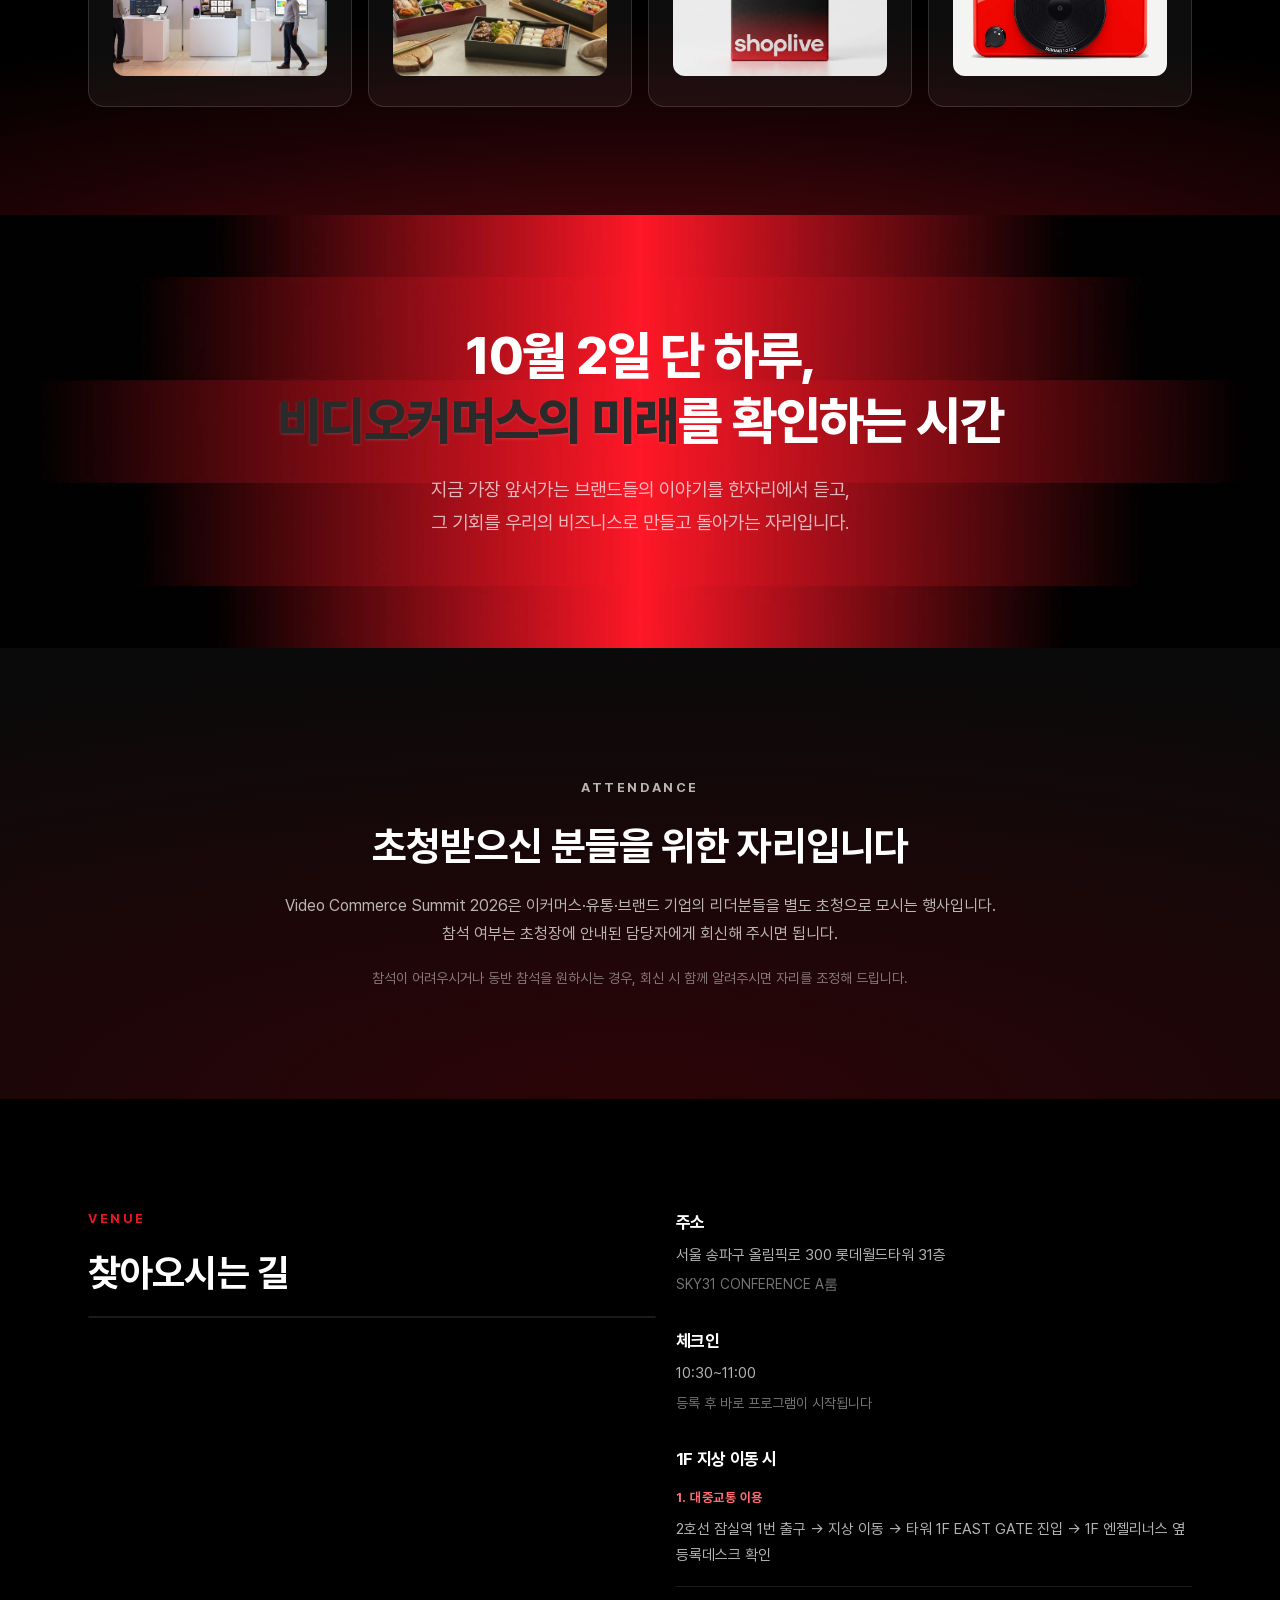
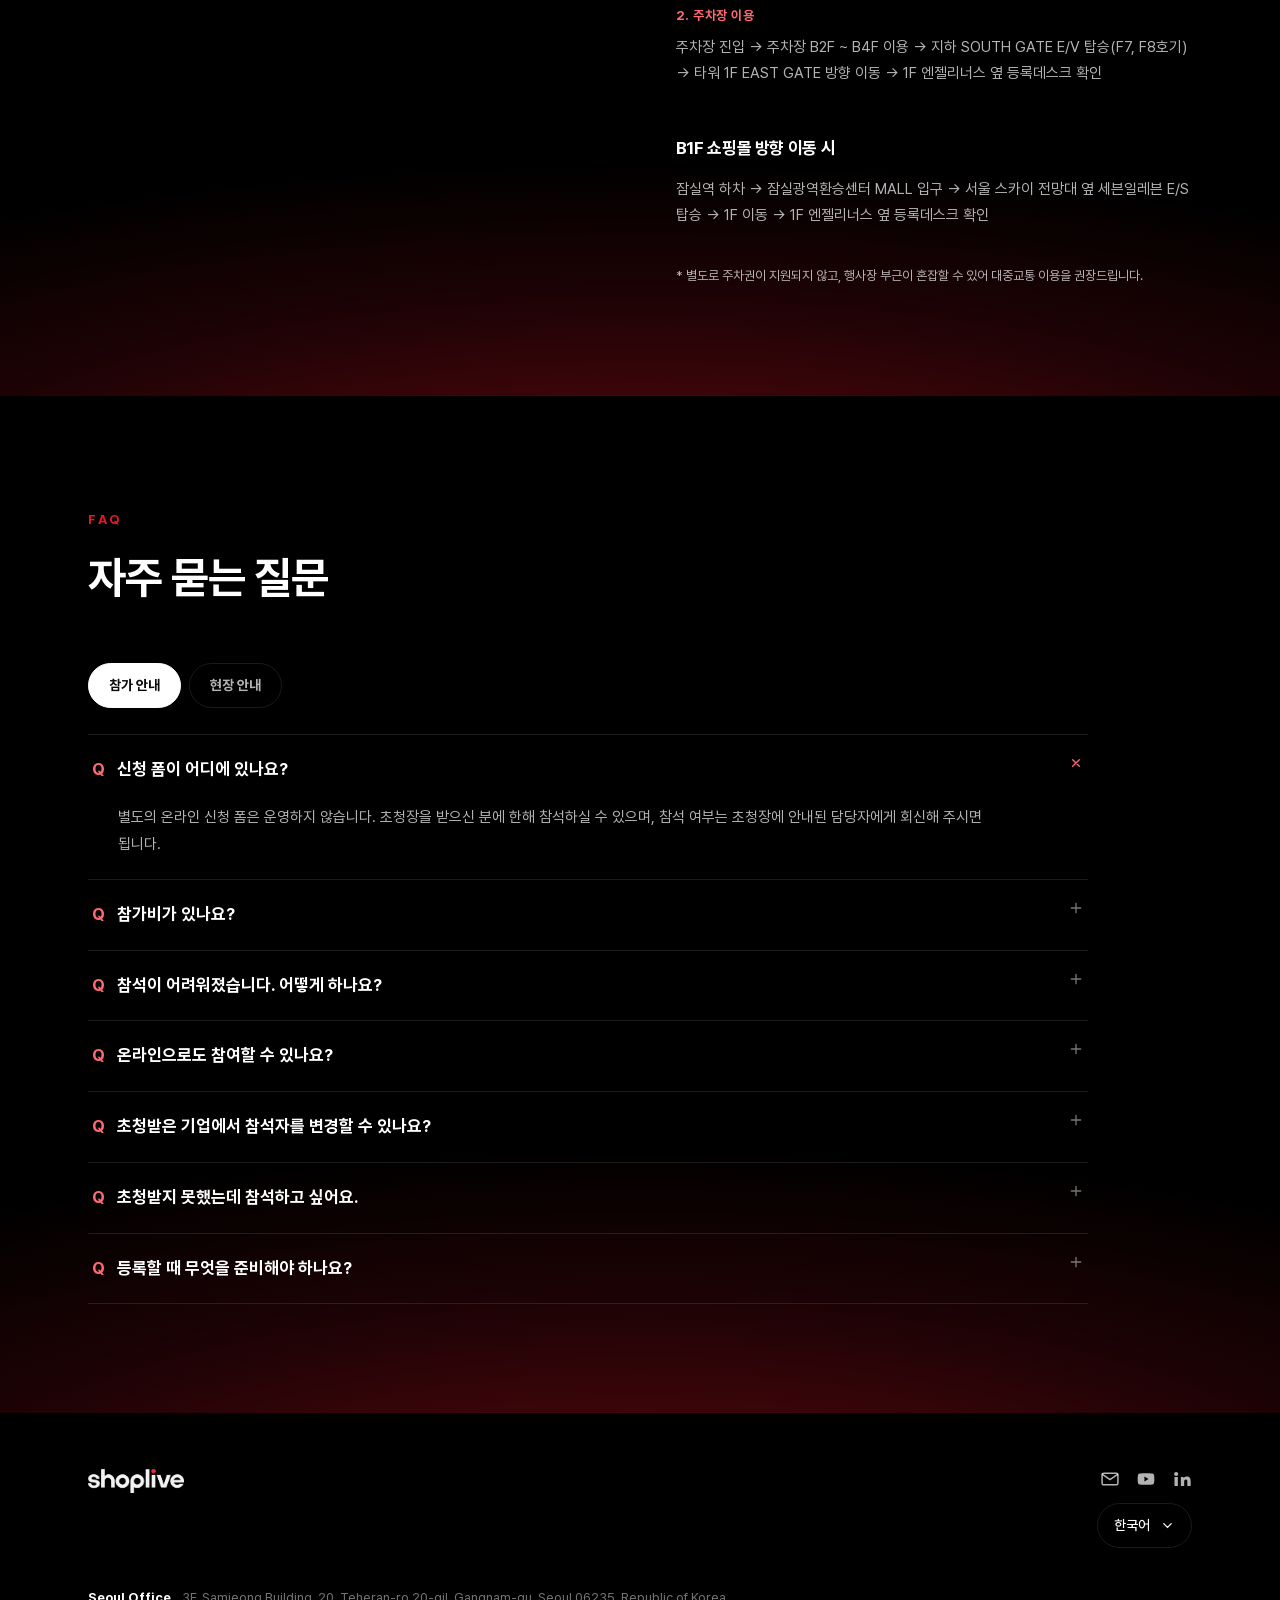
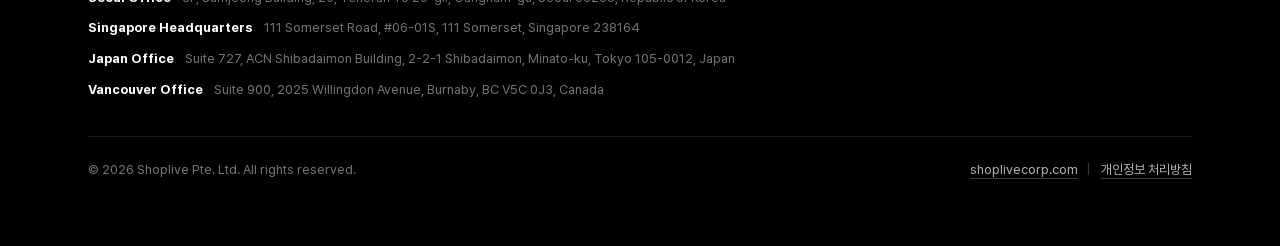
==== commit 02b24017: "Show the summit broadcast in the hero The last row of .hero-lines now carries the summit broadcast (" ====
--- a/summit-2026/index.html
+++ b/summit-2026/index.html
@@ -31,6 +31,7 @@
 <link rel="preload" href="assets/fonts/pretendard-700.woff2" as="font" type="font/woff2" crossorigin />
 <link rel="stylesheet" href="assets/css/fonts.css" />
 <link rel="stylesheet" href="assets/css/style.css" />
+<link rel="stylesheet" href="assets/css/live-player.css" />
 </head>
 <body>
 <header class="gnb">
@@ -671,5 +672,7 @@
 </footer>
 
 <script src="assets/js/main.js"></script>
+<script src="https://static.shoplive.cloud/shoplive.js"></script>
+<script src="assets/js/live-player.js"></script>
 </body>
 </html>
--- a/summit-2026/assets/css/live-player.css
+++ b/summit-2026/assets/css/live-player.css
@@ -0,0 +1,54 @@
+/* ==========================================================================
+   히어로 라이브 — assets/js/live-player.js 가 .hero-lines 끝에 붙이는 줄
+   style.css 는 재임포트 때마다 새로 쓰이므로 따로 둔다.
+   ========================================================================== */
+
+/* .hero-lines 는 justify-items: center 그리드라 폭을 잡아 주지 않으면 줄이
+   내용 폭으로 줄어든다. 오버롤은 컨테이너 폭을 재서 레이아웃을 고르므로
+   줄이 40px 로 줄어 가장 작은 레이아웃(cslw-ms)으로 떨어진다. */
+.hero-live {
+  justify-self: stretch;
+  width: 100%; max-width: 960px;
+  margin: clamp(20px, 3vw, 32px) auto 0;
+  /* .hero-lines · .hero-inner 의 글자 크기와 가운데 정렬이 플레이어 UI 로 새지 않게 */
+  font-size: 1rem; text-align: left;
+}
+
+/* 플레이어 iframe 문서는 color-scheme 을 선언하지 않는데(light) 이 페이지는 :root 가 dark 다.
+   둘이 다르면 브라우저가 iframe 바탕을 불투명한 흰색으로 칠해서, 확장뷰(.video-expanded)에서
+   투명하게 비워 둔 위아래 레터박스가 흰색으로 보인다. iframe 쪽을 맞춰 주면 바탕이 투명해져
+   뒤의 검은 바탕(전체화면에서는 플러그인의 #000)이 비친다. iframe 요소의 background 로는
+   덮을 수 없다 — 흰 바탕은 iframe 문서가 그 위에 칠한다. */
+.cloud-shoplive .player-iframe { color-scheme: normal; }
+
+/* 데스크톱(FeaturedCampaignPlayer)에서는 영상만 16:9 로 줄을 꽉 채운다.
+   모바일(뷰포트 480px 이하)은 오버롤이 MobileCampaignCover 를 그리므로 여기에 걸리지 않는다.
+   플러그인 CSS 가 뒤에 로드되고 클래스를 여러 겹 쓰므로 id 로 우선순위를 확보한다.
+
+   데스크톱 전체화면(.sl-desktop-fullscreen)일 때는 이 덮어쓰기를 걸지 않는다. id 우선순위가
+   플러그인의 전체화면 규칙(CUS-1054, 영상 박스 100% × 100%, 세로형은 가운데 9:16)까지 이겨서
+   전체화면에서도 16:9 박스·모서리가 남기 때문이다. */
+#hero-live-player .container-top-campaign { max-width: none; margin: 0; padding: 0; }
+
+#hero-live-player .FeaturedCampaignPlayer:not(.sl-desktop-fullscreen),
+#hero-live-player .FeaturedCampaignPlayer:not(.sl-desktop-fullscreen) .wrap-play-goods-list,
+#hero-live-player .FeaturedCampaignPlayer:not(.sl-desktop-fullscreen) .wrap-center-campaign-detail,
+#hero-live-player .FeaturedCampaignPlayer:not(.sl-desktop-fullscreen) .aspect-center-player {
+  width: 100%; max-width: none; height: auto; max-height: none;
+  margin: 0; padding: 0;
+  background: none; border-radius: 0;
+}
+
+#hero-live-player .FeaturedCampaignPlayer:not(.sl-desktop-fullscreen) .aspect-center-player .inner-aspect-ratio {
+  width: 100%; height: 0; padding: 56.25% 0 0; /* 16:9 */
+  border-radius: 16px;
+}
+#hero-live-player .FeaturedCampaignPlayer:not(.sl-desktop-fullscreen) .wrap-center-player {
+  inset: 0; width: 100%; height: 100%;
+  border-radius: 16px;
+}
+
+/* 영상 외 UI — 방송 일시·제목, 상품 목록, 편성표 */
+#hero-live-player .FeaturedCampaignPlayer .wrap-live-desc,
+#hero-live-player .FeaturedCampaignPlayer .wrap-displaying-list,
+#hero-live-player .FeaturedCampaignPlayer .wrap-calendar { display: none; }
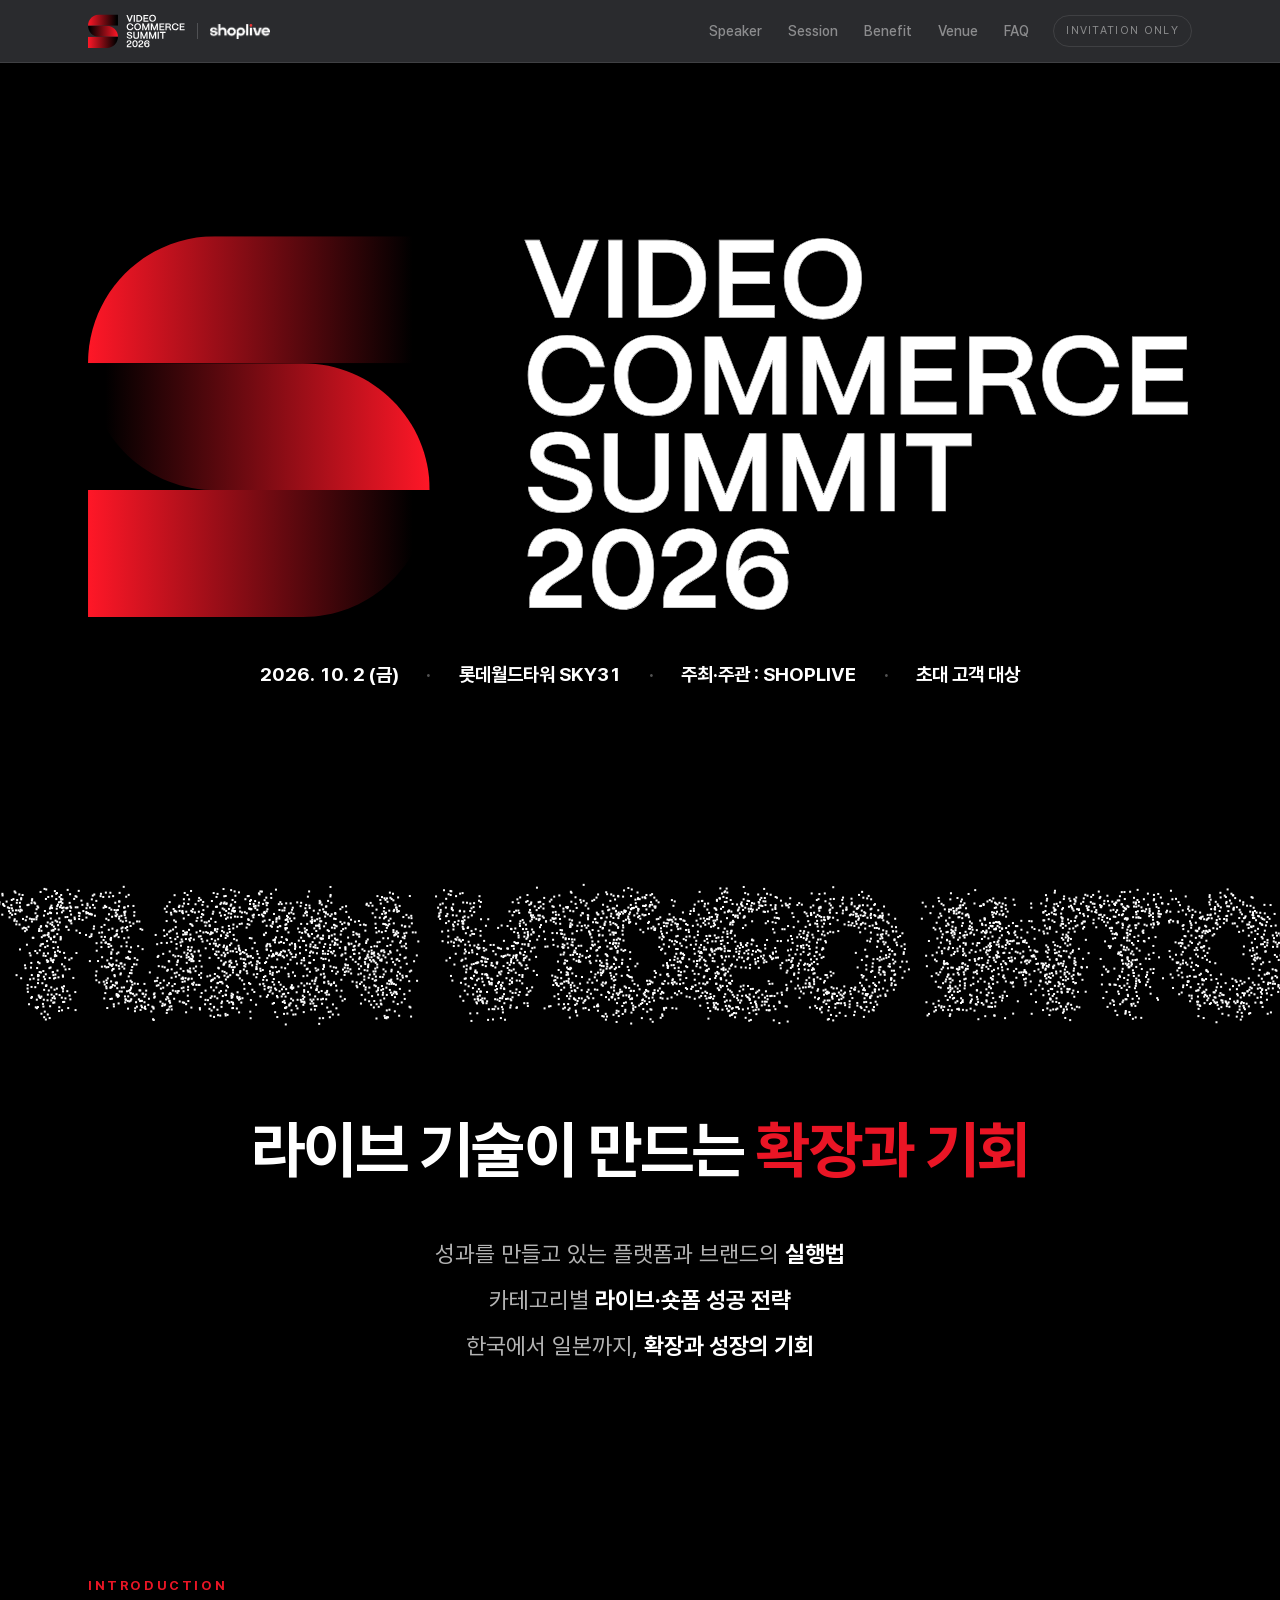
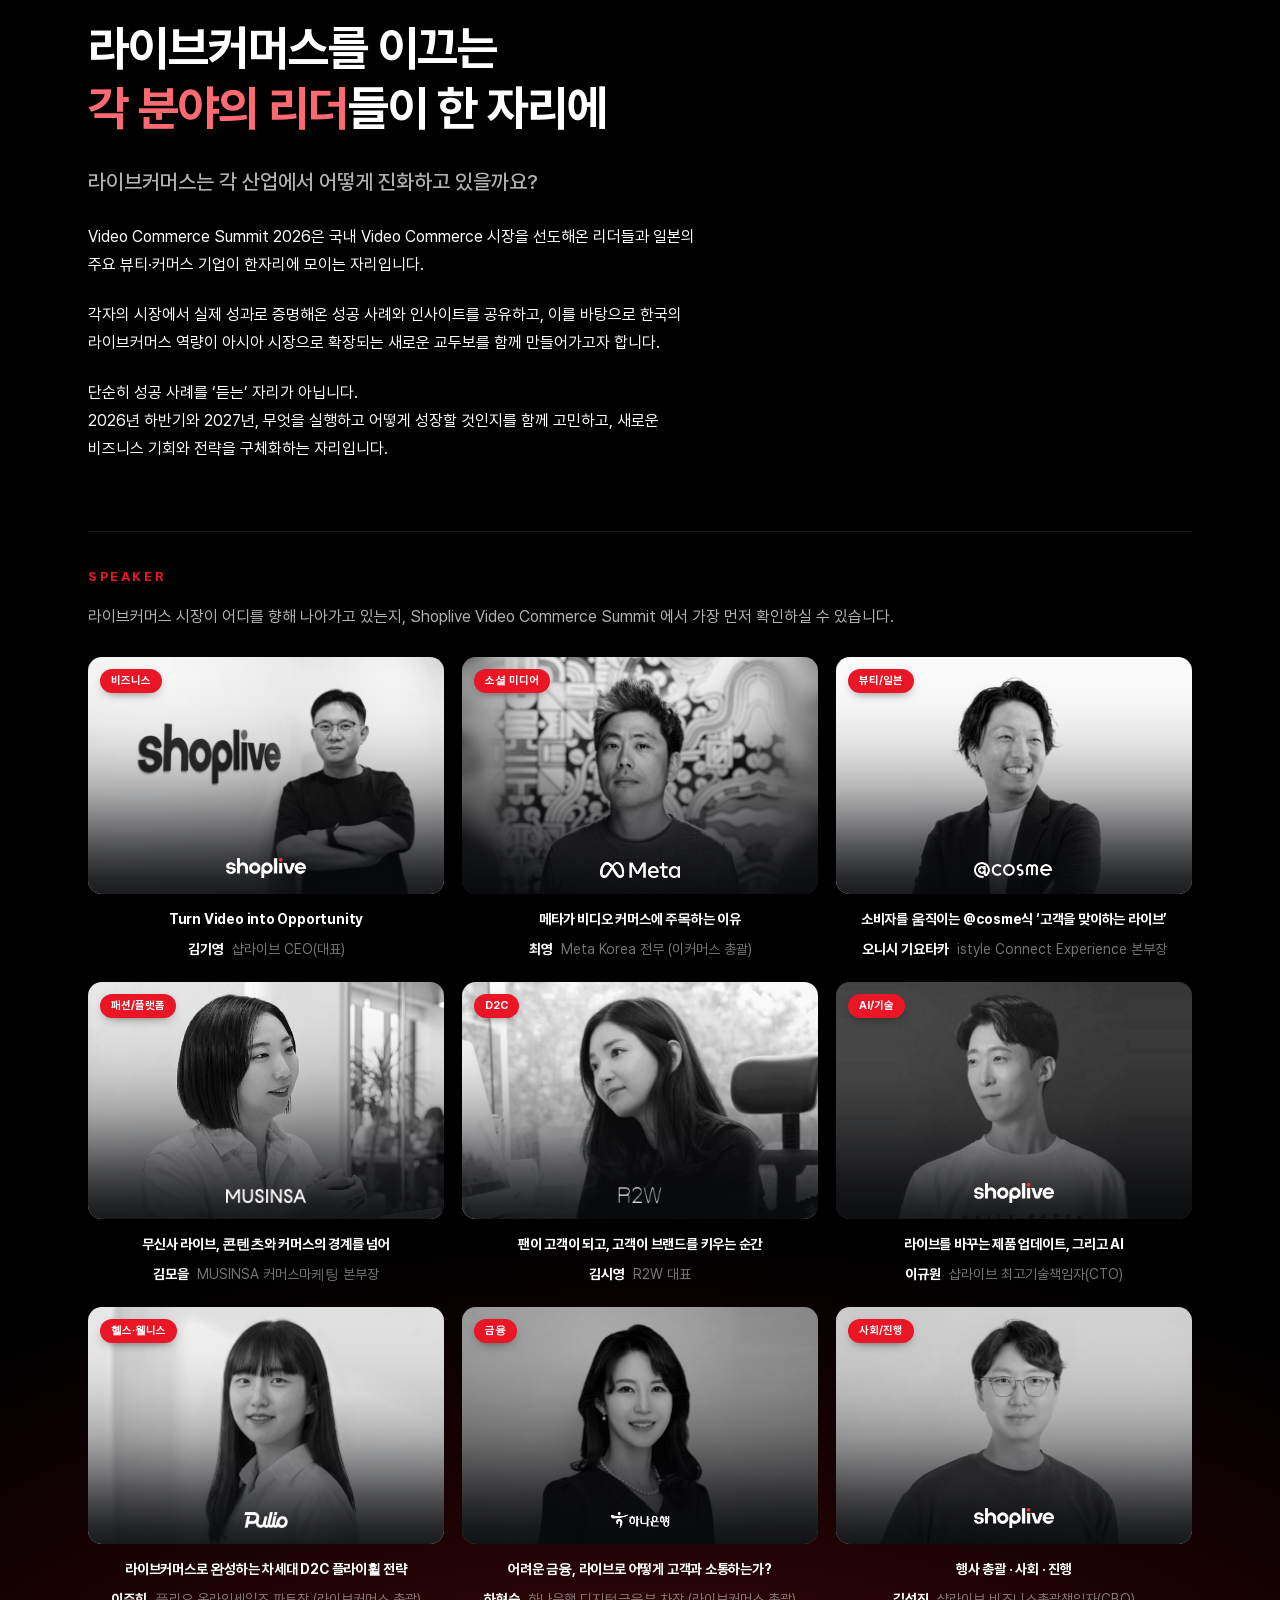
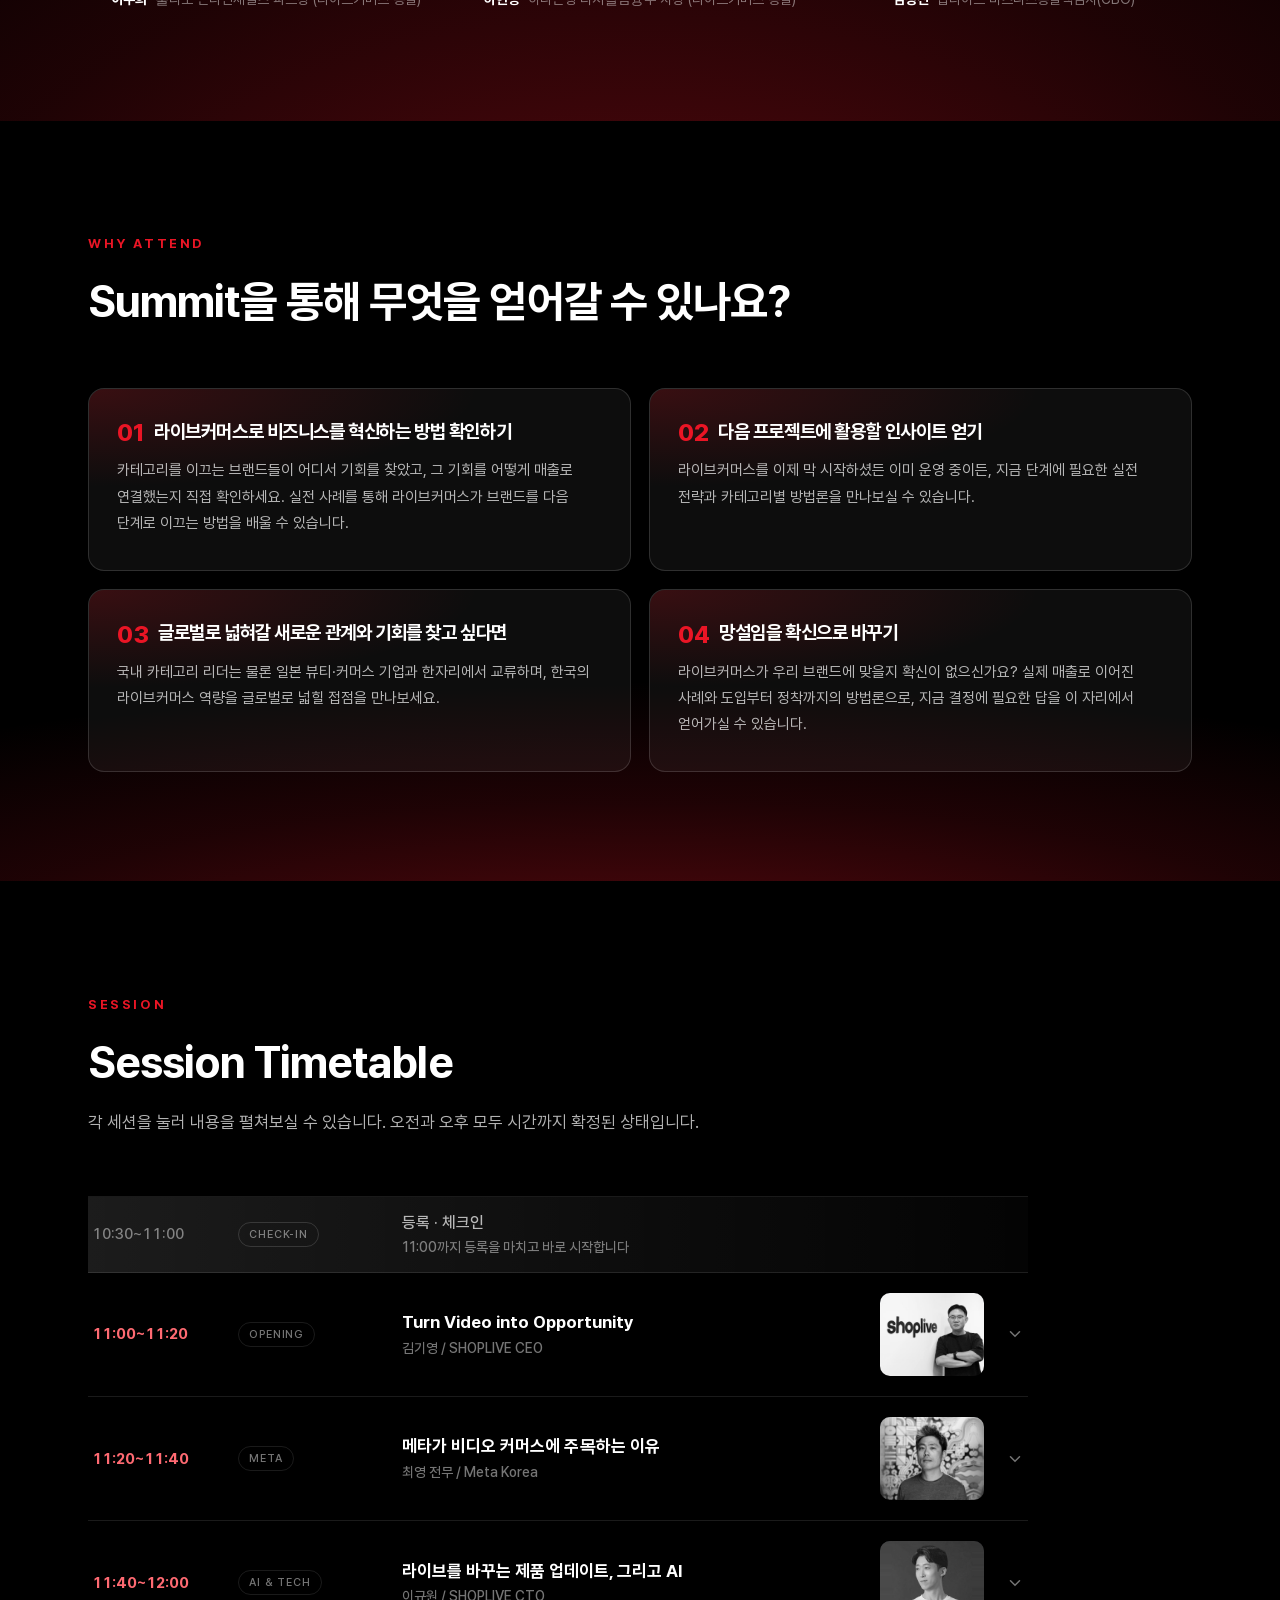
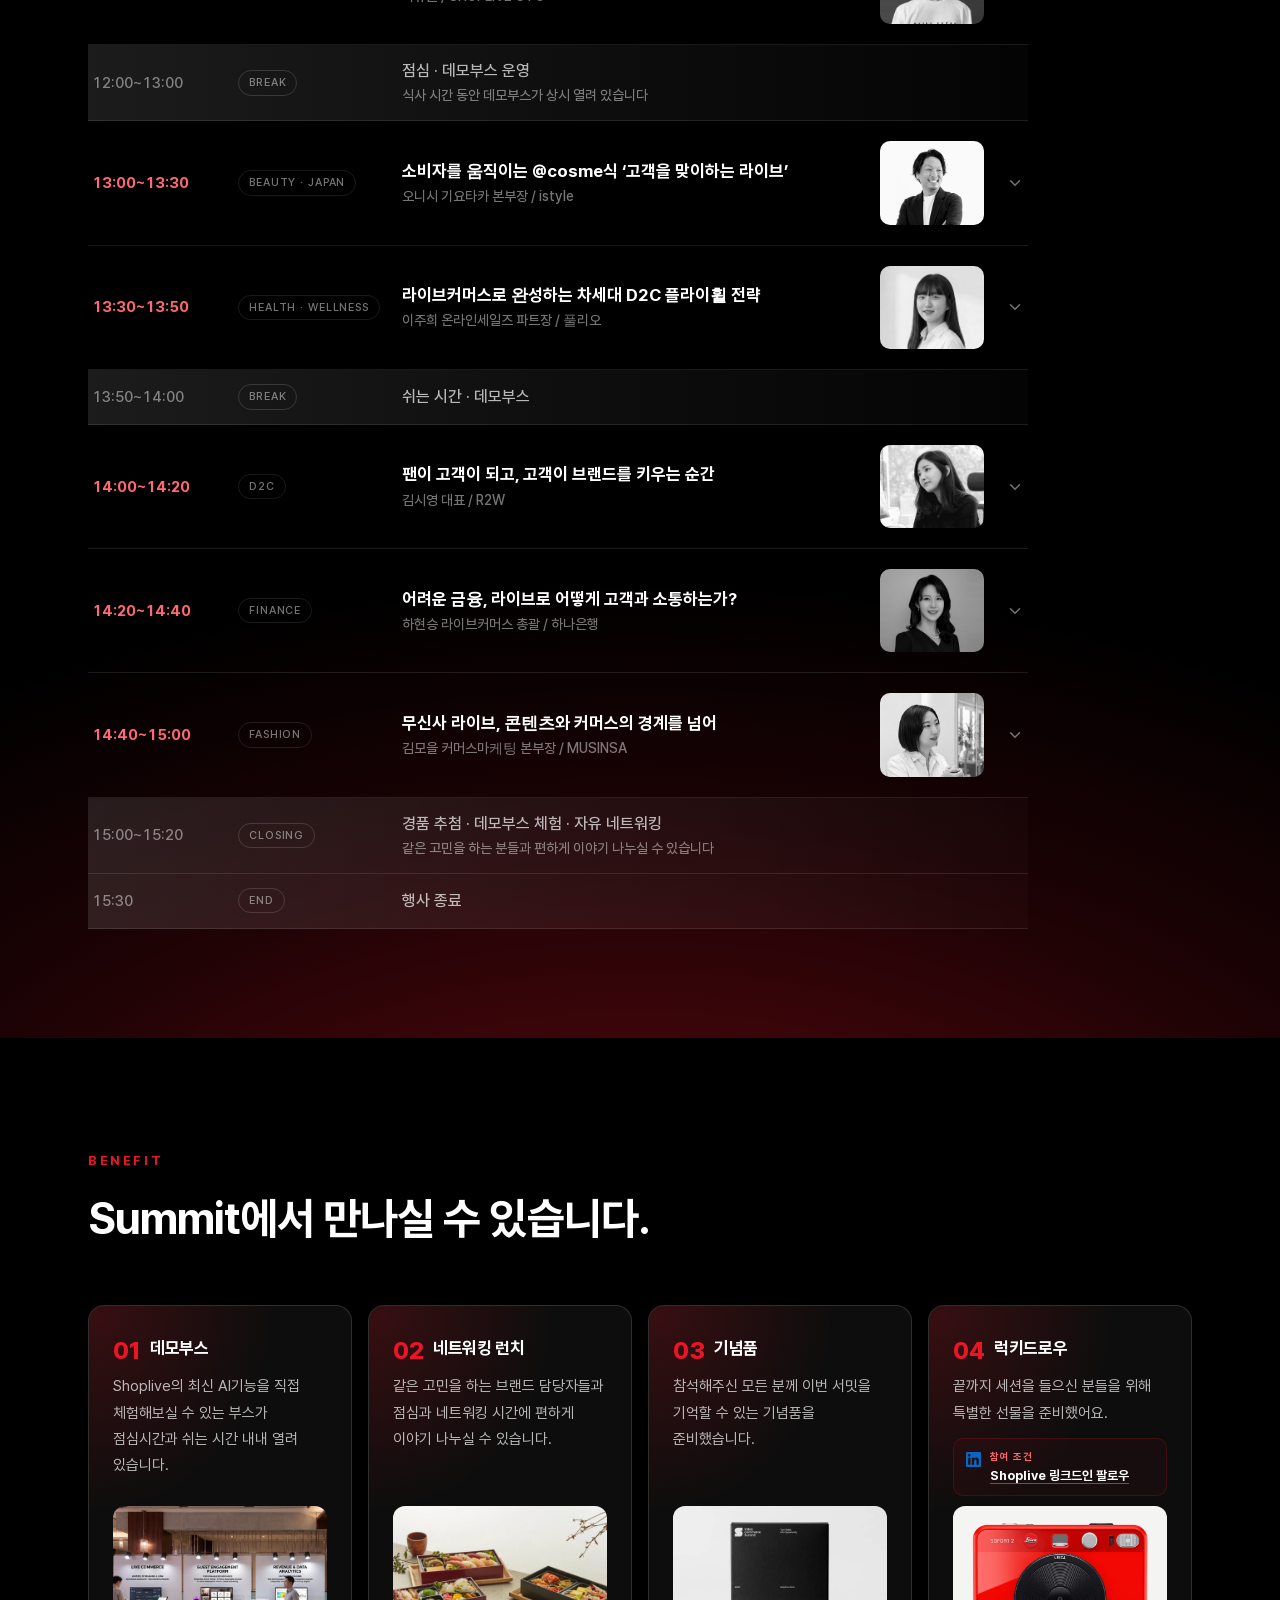
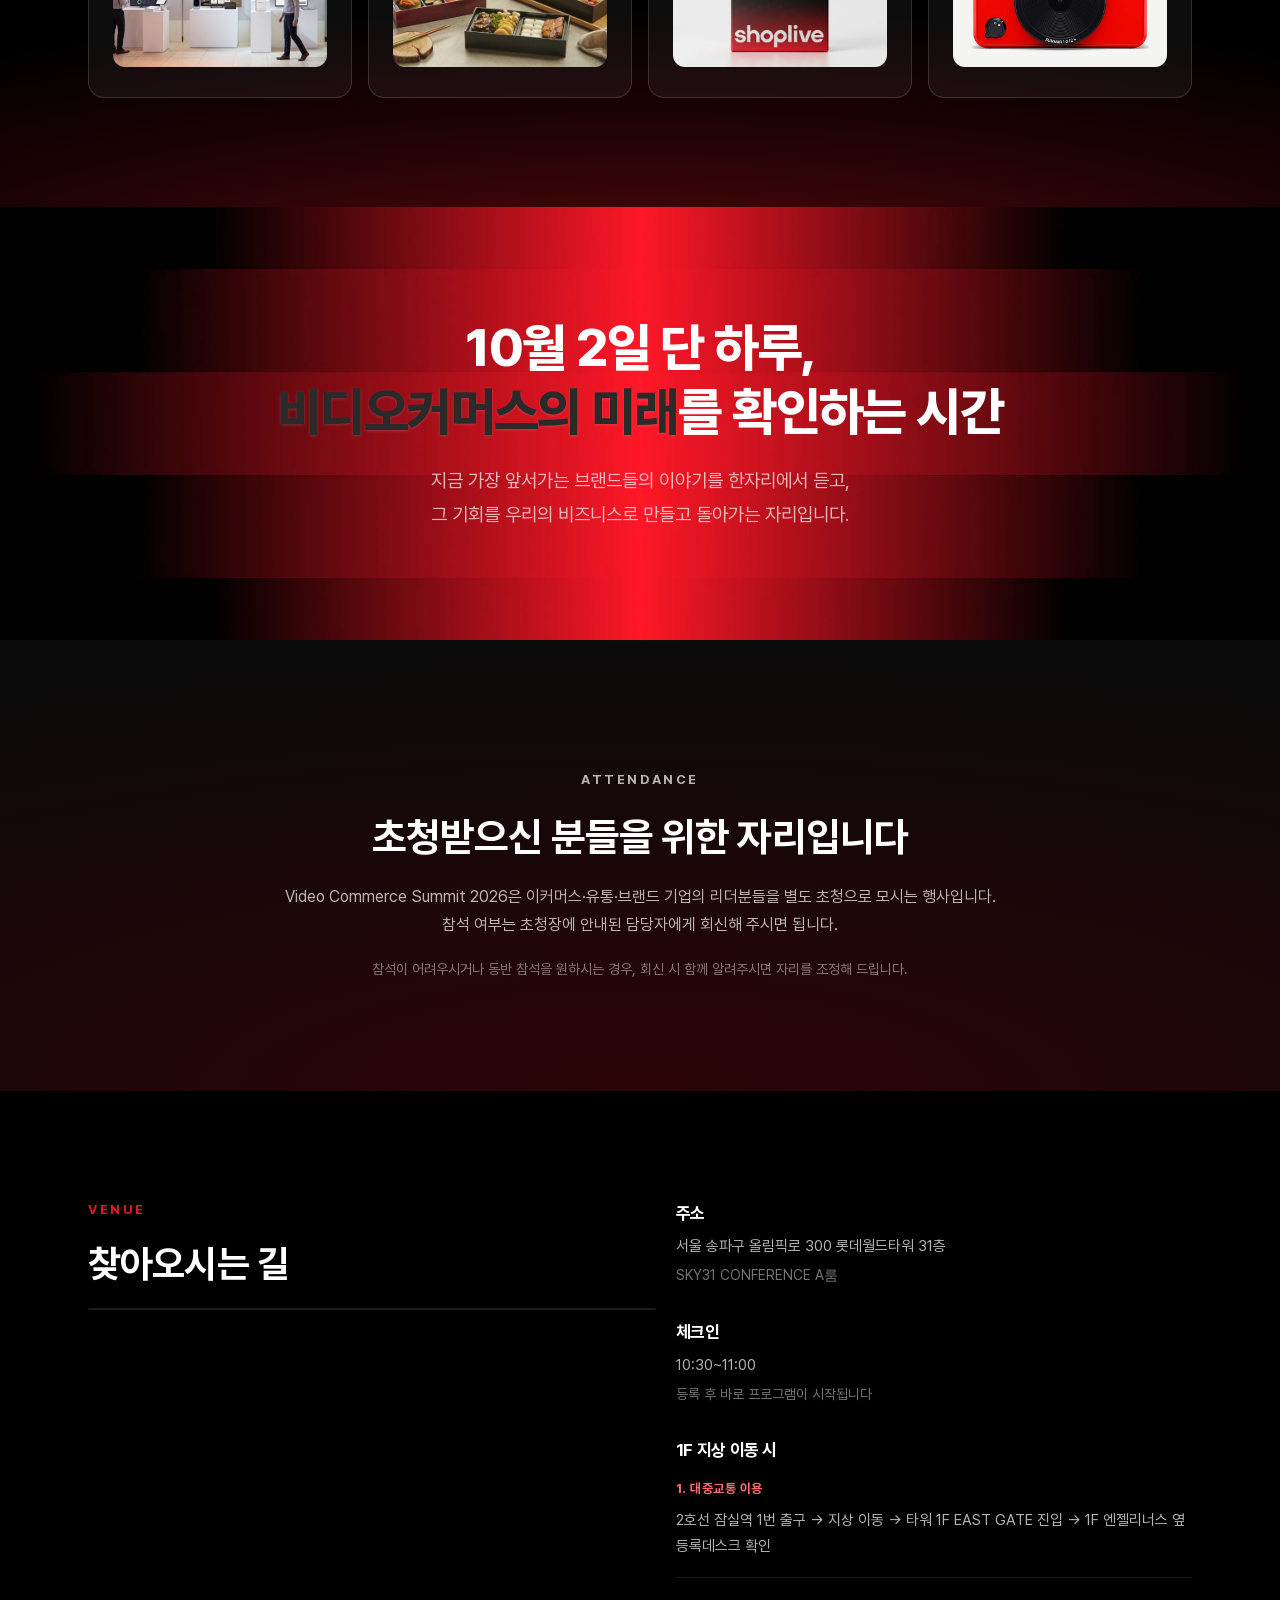
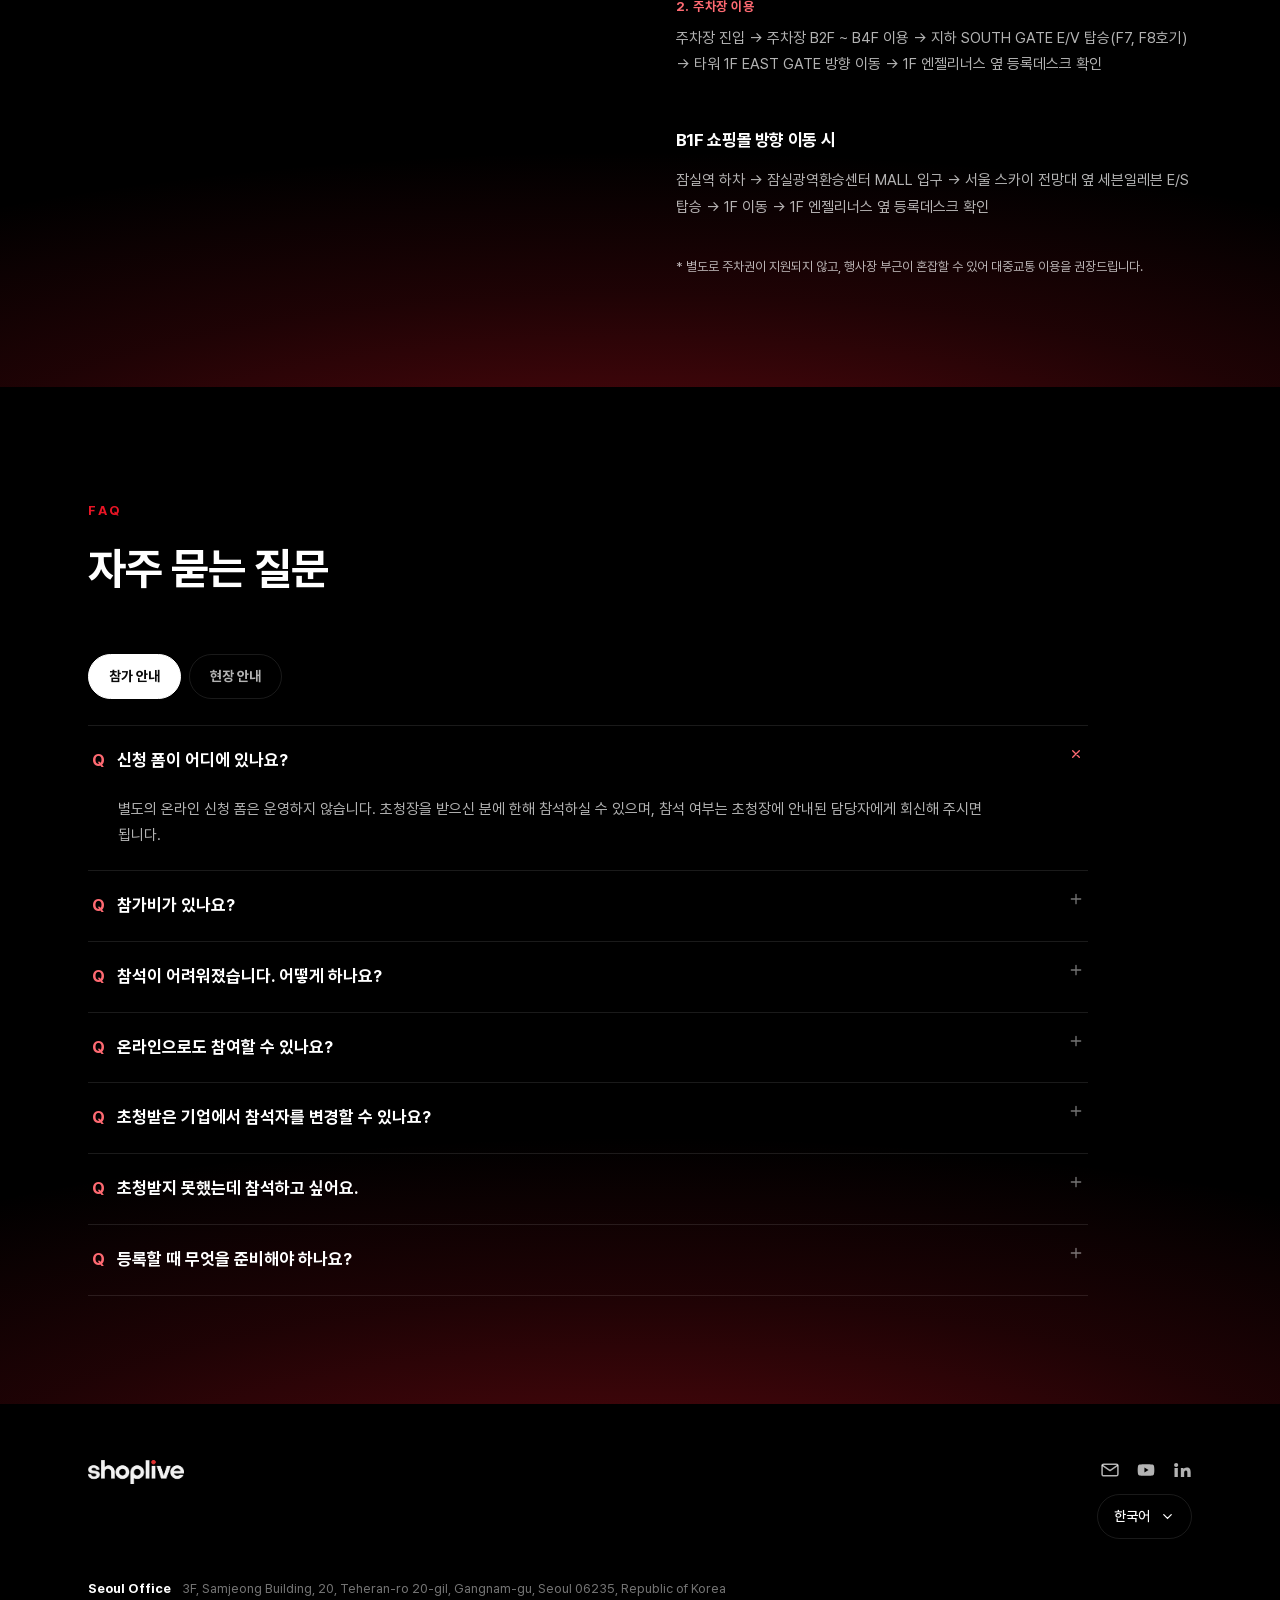
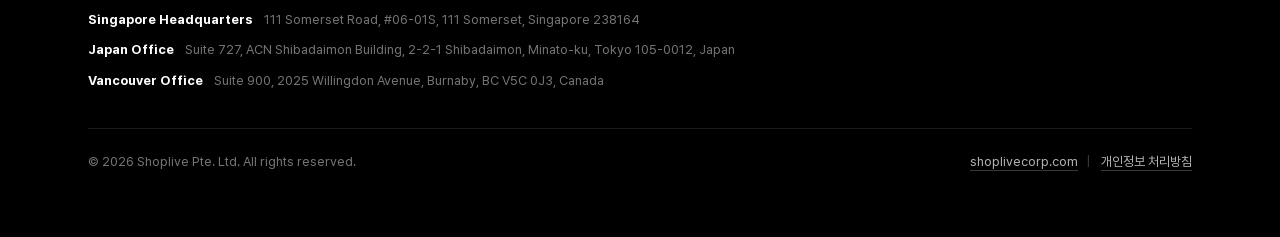
==== commit 490673d1: "Re-import: three sessions get sharper titles The artifact renames the @cosme, R2W and 풀리오 sessions a" ====
--- a/summit-2026/index.html
+++ b/summit-2026/index.html
@@ -143,7 +143,7 @@
           <img class="spk-logo" src="assets/img/logo-atcosme.png" alt="@COSME 앳코스메 로고" />
         </div>
         <div class="spk-body">
-          <h3 class="spk-topic">일본 Beauty Live Commerce의 특징과 인사이트</h3>
+          <h3 class="spk-topic">소비자를 움직이는 @cosme식 ‘고객을 맞이하는 라이브’</h3>
           <p class="spk-person"><b>오니시 기요타카</b> istyle Connect Experience 본부장</p>
         </div>
       </article>
@@ -165,7 +165,7 @@
           <img class="spk-logo" src="assets/img/logo-r2w.png" alt="R2W 로고" />
         </div>
         <div class="spk-body">
-          <h3 class="spk-topic">매주 화/목요일 밤 8시, 4년째 같은 자리</h3>
+          <h3 class="spk-topic">팬이 고객이 되고, 고객이 브랜드를 키우는 순간</h3>
           <p class="spk-person"><b>김시영</b> R2W 대표</p>
         </div>
       </article>
@@ -187,7 +187,7 @@
           <img class="spk-logo" src="assets/img/logo-pulio.png" alt="풀리오 로고" />
         </div>
         <div class="spk-body">
-          <h3 class="spk-topic">건강·웰니스 라이브, 관심을 구매로 바꾸는 방법</h3>
+          <h3 class="spk-topic">라이브커머스로 완성하는 차세대 D2C 플라이휠 전략</h3>
           <p class="spk-person"><b>이주희</b> 풀리오 온라인세일즈 파트장 (라이브커머스 총괄)</p>
         </div>
       </article>
@@ -312,7 +312,7 @@
           <summary>
             <span class="t">13:00~13:30</span>
             <span class="tag">Beauty · Japan</span>
-            <span class="ttl">일본 Beauty Live Commerce의 특징과 인사이트<small>오니시 기요타카 본부장 / istyle</small></span>
+            <span class="ttl">소비자를 움직이는 @cosme식 ‘고객을 맞이하는 라이브’<small>오니시 기요타카 본부장 / istyle</small></span>
             <span class="tt-thumb" aria-hidden="true"><img class="tt-photo" src="assets/img/timetable-onishi-kiyotaka.png" alt="" /></span>
             <svg class="chev" viewBox="0 0 24 24" fill="none" stroke="currentColor" stroke-width="2" stroke-linecap="round"><path d="M6 9l6 6 6-6"/></svg>
           </summary>
@@ -323,11 +323,11 @@
           <summary>
             <span class="t">13:30~13:50</span>
             <span class="tag">Health · Wellness</span>
-            <span class="ttl">건강·웰니스 라이브, 관심을 구매로 바꾸는 방법<small>이주희 온라인세일즈 파트장 / 풀리오</small></span>
+            <span class="ttl">라이브커머스로 완성하는 차세대 D2C 플라이휠 전략<small>이주희 온라인세일즈 파트장 / 풀리오</small></span>
             <span class="tt-thumb" aria-hidden="true"><img class="tt-photo" src="assets/img/timetable-lee-juhee.jpg" alt="" /></span>
             <svg class="chev" viewBox="0 0 24 24" fill="none" stroke="currentColor" stroke-width="2" stroke-linecap="round"><path d="M6 9l6 6 6-6"/></svg>
           </summary>
-          <p class="detail">풀리오 라이브 사례를 통해 건강·웰니스 제품의 특성에 맞는 콘텐츠와 소통 전략, 고객의 관심을 구매로 전환하는 라이브커머스 운영 노하우를 소개합니다.</p>
+          <p class="detail">풀리오 라이브 사례를 통해 D2C 브랜드가 라이브커머스로 고객의 관심을 구매와 재구매로 이어가는 플라이휠 전략과 운영 노하우를 소개합니다.</p>
         </details>
 
         <details class="brk no-toggle">
@@ -343,11 +343,11 @@
           <summary>
             <span class="t">14:00~14:20</span>
             <span class="tag">D2C</span>
-            <span class="ttl">매주 화/목요일 밤 8시, 4년째 같은 자리<small>김시영 대표 / R2W</small></span>
+            <span class="ttl">팬이 고객이 되고, 고객이 브랜드를 키우는 순간<small>김시영 대표 / R2W</small></span>
             <span class="tt-thumb" aria-hidden="true"><img class="tt-photo" src="assets/img/timetable-kim-siyoung.jpg" alt="" /></span>
             <svg class="chev" viewBox="0 0 24 24" fill="none" stroke="currentColor" stroke-width="2" stroke-linecap="round"><path d="M6 9l6 6 6-6"/></svg>
           </summary>
-          <p class="detail">D2C 브랜드는 라이브를 어떻게 고객과의 관계와 매출로 연결할까. 라이브 기획부터 콘텐츠 구성, 고객 소통과 운영까지 실제 성과를 만들어낸 방법을 사례와 함께 공유합니다.</p>
+          <p class="detail">5년간 자사 라이브로 쌓은 고객 소통과 신뢰가 구매·재구매·상품기획으로 이어진 R2W의 D2C 성장 방식을 공유합니다.</p>
         </details>
 
         <details>
--- a/summit-2026/assets/css/style.css
+++ b/summit-2026/assets/css/style.css
@@ -435,7 +435,7 @@
   box-shadow: 0 4px 12px -6px rgba(8,9,12,0.8);
 }
 .spk-topic {
-  font-size: 1rem; font-weight: 700; line-height: 1.45; color: var(--on-paper-1);
+  font-size: 0.875rem; font-weight: 700; line-height: 1.45; color: var(--on-paper-1);
   letter-spacing: -0.015em;
 }
 .spk-person { margin-top: 8px; font-size: 0.875rem; color: var(--on-paper-3); }
--- a/summit-2026/assets/css/live-player.css
+++ b/summit-2026/assets/css/live-player.css
@@ -7,7 +7,6 @@
    내용 폭으로 줄어든다. 오버롤은 컨테이너 폭을 재서 레이아웃을 고르므로
    줄이 40px 로 줄어 가장 작은 레이아웃(cslw-ms)으로 떨어진다. */
 .hero-live {
-  justify-self: stretch;
   width: 100%; max-width: 960px;
   margin: clamp(20px, 3vw, 32px) auto 0;
   /* .hero-lines · .hero-inner 의 글자 크기와 가운데 정렬이 플레이어 UI 로 새지 않게 */
@@ -18,11 +17,14 @@
    둘이 다르면 브라우저가 iframe 바탕을 불투명한 흰색으로 칠해서, 확장뷰(.video-expanded)에서
    투명하게 비워 둔 위아래 레터박스가 흰색으로 보인다. iframe 쪽을 맞춰 주면 바탕이 투명해져
    뒤의 검은 바탕(전체화면에서는 플러그인의 #000)이 비친다. iframe 요소의 background 로는
-   덮을 수 없다 — 흰 바탕은 iframe 문서가 그 위에 칠한다. */
+   덮을 수 없다 — 흰 바탕은 iframe 문서가 그 위에 칠한다.
+   #hero-live-player 로 좁히지 않는다: 모바일 커버의 '입장하기'로 body 에 뜨는 전체화면
+   플레이어도 같은 페이지의 iframe 이라 같은 문제가 생긴다. */
 .cloud-shoplive .player-iframe { color-scheme: normal; }
 
 /* 데스크톱(FeaturedCampaignPlayer)에서는 영상만 16:9 로 줄을 꽉 채운다.
    모바일(뷰포트 480px 이하)은 오버롤이 MobileCampaignCover 를 그리므로 여기에 걸리지 않는다.
+   이 판정은 플러그인이 마운트할 때 한 번만 한다 — 창 크기나 화면 방향을 바꿔도 다시 고르지 않는다.
    플러그인 CSS 가 뒤에 로드되고 클래스를 여러 겹 쓰므로 id 로 우선순위를 확보한다.
 
    데스크톱 전체화면(.sl-desktop-fullscreen)일 때는 이 덮어쓰기를 걸지 않는다. id 우선순위가
@@ -48,7 +50,72 @@
   border-radius: 16px;
 }
 
-/* 영상 외 UI — 방송 일시·제목, 상품 목록, 편성표 */
+/* 영상 외 UI — 방송 일시·제목, 상품 목록, 편성표.
+   위 크기 규칙과 달리 전체화면을 빼지 않는다: 플러그인의 전체화면 규칙(CUS-1054)도 이 셋을
+   숨기고 상품은 플레이어 안 버튼으로 연다. 여기서 빼도 전체화면 모습은 같다. */
 #hero-live-player .FeaturedCampaignPlayer .wrap-live-desc,
 #hero-live-player .FeaturedCampaignPlayer .wrap-displaying-list,
 #hero-live-player .FeaturedCampaignPlayer .wrap-calendar { display: none; }
+
+/* ==========================================================================
+   플레이어 무대 — 쇼타임 스테이지
+   섹션들의 "Showtime Gradient"(검정 → Live Red)를 뒤집어 프레임 윗변을 Live Red 로 켜고,
+   아래로 갈수록 헤어라인으로 사그라드는 링을 두른다. 위·아래로 스포트 글로우를 번지게 해
+   무대 위 화면처럼 띄우고, 윗변 가운데에 GNB 칩과 같은 모양의 배지를 걸쳐 시청 지점을 알린다.
+   링은 방송 상태와 관계없이 4.8초 주기로 숨 쉬듯 천천히 밝아졌다 어두워진다.
+   배지·링은 클릭을 막지 않는다.
+   데스크톱 플레이어와 모바일 커버(뷰포트 480px 이하) 둘 다 같은 무대에 올린다. 플러그인이 아직
+   그리지 않았거나 실패하면 :has 가 맞지 않아 아무 장식도 나오지 않는다.
+   ========================================================================== */
+.hero-live:has(.FeaturedCampaignPlayer, .MobileCampaignCover) {
+  position: relative; isolation: isolate;
+  margin-top: clamp(40px, 4.4vw, 56px);   /* 배지 절반이 프레임 위로 올라온다 */
+  border-radius: 16px;   /* 데스크톱 영상 박스 모서리 */
+  /* 아래 글로우는 .hero 의 overflow: hidden 에 하단 여백(clamp(56px, 8vw, 96px)) 끝에서 잘린다.
+     흐림을 여백의 0.91 배로 묶어 그 경계에 닿기 전에 0 으로 사그라들게 한다 — 더 넓으면
+     히어로와 #intro 사이에 붉은 가로선이 남는다(모바일에서 특히 보인다). */
+  box-shadow:
+    0 -28px 90px -48px rgba(234, 21, 37, 0.65),
+    0 40px clamp(51px, 7.3vw, 87px) -40px rgba(234, 21, 37, 0.5);
+}
+
+/* .hero-live 는 position: relative 라 문구 줄보다 나중에 칠해져, 위 글로우가 바로 위 문구
+   글자에 붉은 기를 얹는다. 문구 줄을 한 층 위로 올린다 — 플레이어와 겹치지 않아 클릭은 그대로다. */
+.hero-lines:has(.hero-live .container-top-campaign) > p { position: relative; z-index: 1; }
+
+/* 모바일 커버는 플러그인이 모서리를 12px 로 그린다 — 링·글로우가 카드에 딱 붙도록 맞춘다 */
+.hero-live:has(.MobileCampaignCover) { border-radius: 12px; }
+
+/* 그라데이션 링 — 위는 Live Red, 아래로 갈수록 페이지 헤어라인 */
+.hero-live:has(.FeaturedCampaignPlayer, .MobileCampaignCover)::before {
+  content: ""; position: absolute; inset: 0; z-index: 1; pointer-events: none;
+  border-radius: inherit; padding: 1px;
+  background: linear-gradient(180deg, rgba(234, 21, 37, 0.95) 0%, rgba(234, 21, 37, 0.28) 36%, var(--line-dark) 100%);
+  -webkit-mask: linear-gradient(#000 0 0) content-box, linear-gradient(#000 0 0);
+  -webkit-mask-composite: xor;
+          mask: linear-gradient(#000 0 0) content-box exclude, linear-gradient(#000 0 0);
+  animation: hero-live-breathe 4.8s ease-in-out infinite;
+}
+
+/* 큰 글로우(box-shadow)를 움직이면 매 프레임 다시 그리므로 1px 링의 opacity 만 움직인다.
+   0%·100% 를 가장 밝게 둬서, 모션 줄이기 설정(style.css 가 애니메이션을 곧바로 끝낸다)에서도
+   링이 켜진 채로 멈춘다. */
+@keyframes hero-live-breathe {
+  0%, 100% { opacity: 1; }
+  50%      { opacity: 0.4; }
+}
+
+/* 배지 — .gnb-chip 과 같은 알약, 점은 배경으로 그린다 */
+.hero-live:has(.FeaturedCampaignPlayer, .MobileCampaignCover)::after {
+  /* 장식이라 스크린리더에는 읽히지 않게 대체 텍스트를 비운다. 이 문법을 모르는 브라우저는
+     두 번째 선언을 통째로 버리므로 첫 줄이 남는다. */
+  content: "WATCH LIVE";
+  content: "WATCH LIVE" / "";
+  position: absolute; top: 0; left: 50%; z-index: 2; transform: translate(-50%, -50%);
+  pointer-events: none; white-space: nowrap;
+  padding: 7px 14px 7px 28px; border-radius: 999px;
+  border: 1px solid rgba(234, 21, 37, 0.6);
+  background: radial-gradient(circle at 15px 50%, var(--brand) 0 3.5px, transparent 4px), var(--void);
+  font-family: var(--label); font-size: 0.6875rem; font-weight: 700; line-height: 1;
+  letter-spacing: 0.16em; color: var(--on-dark-1);
+}
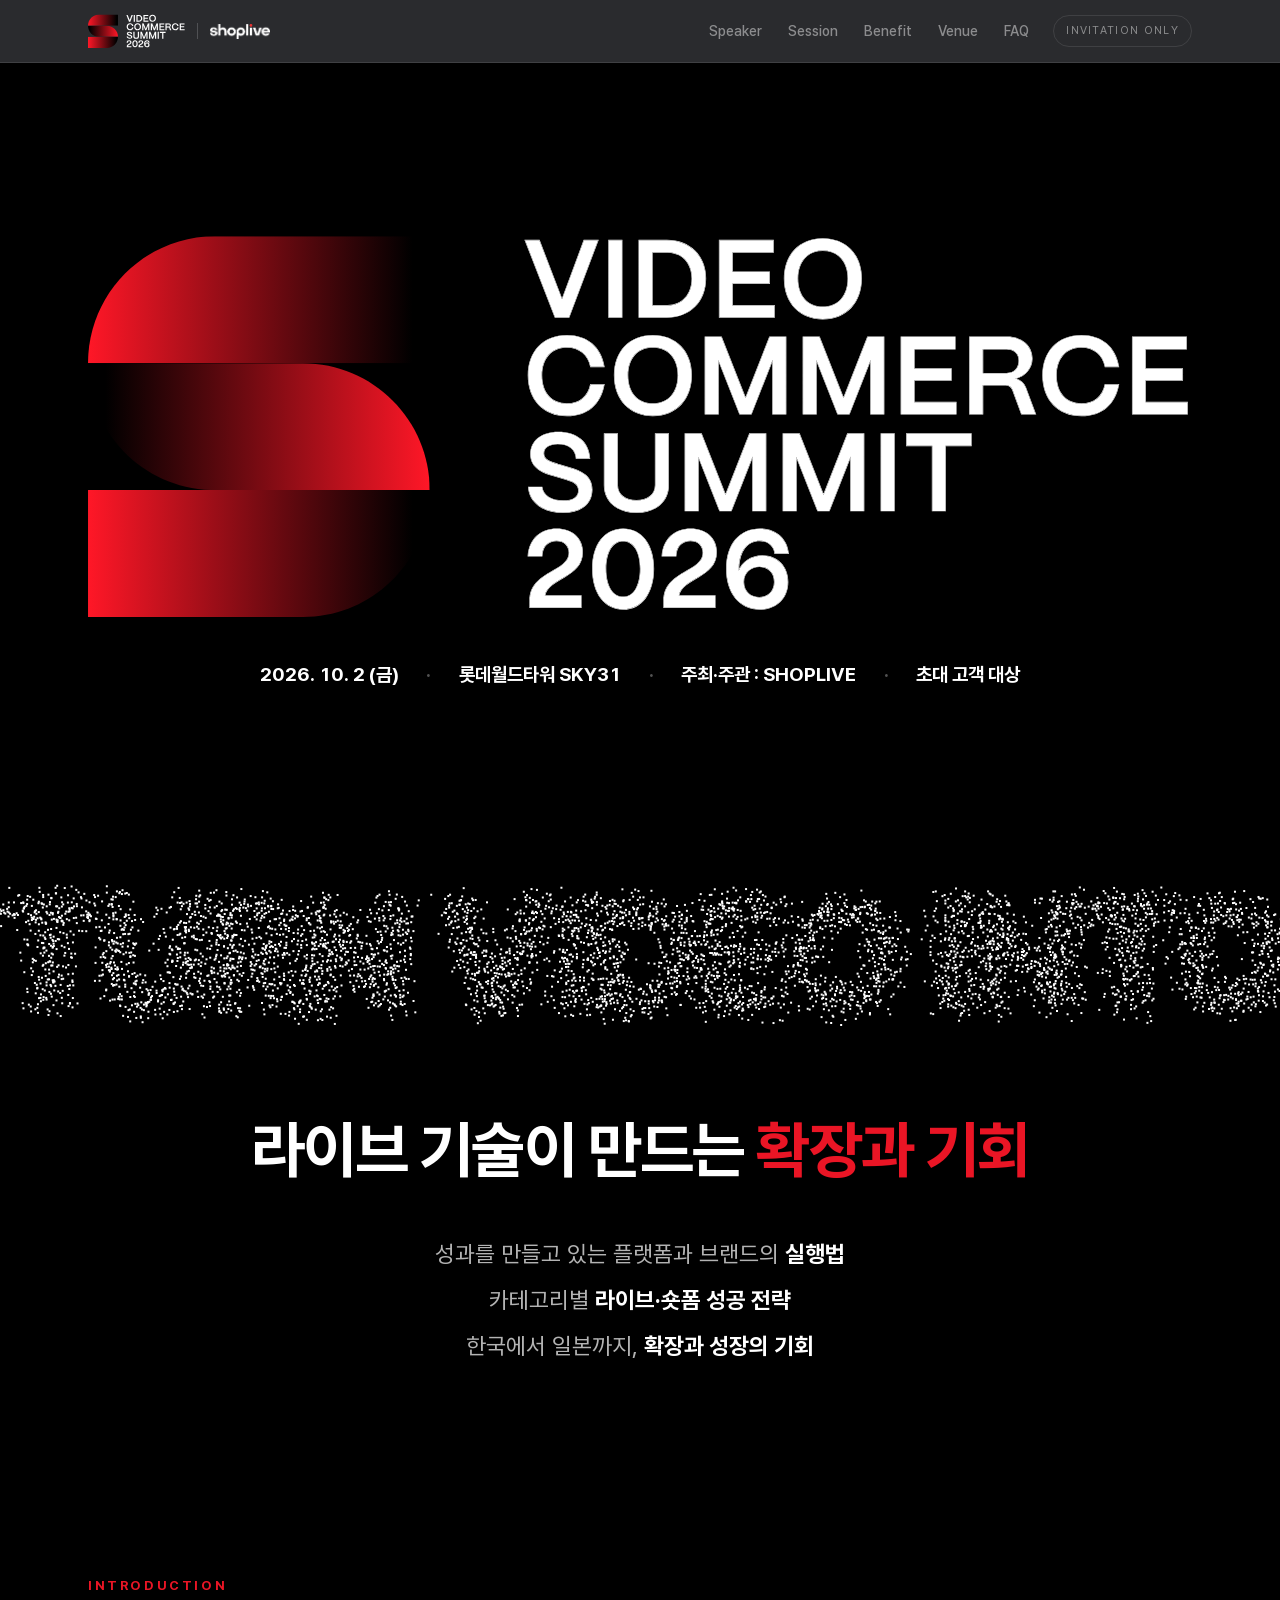
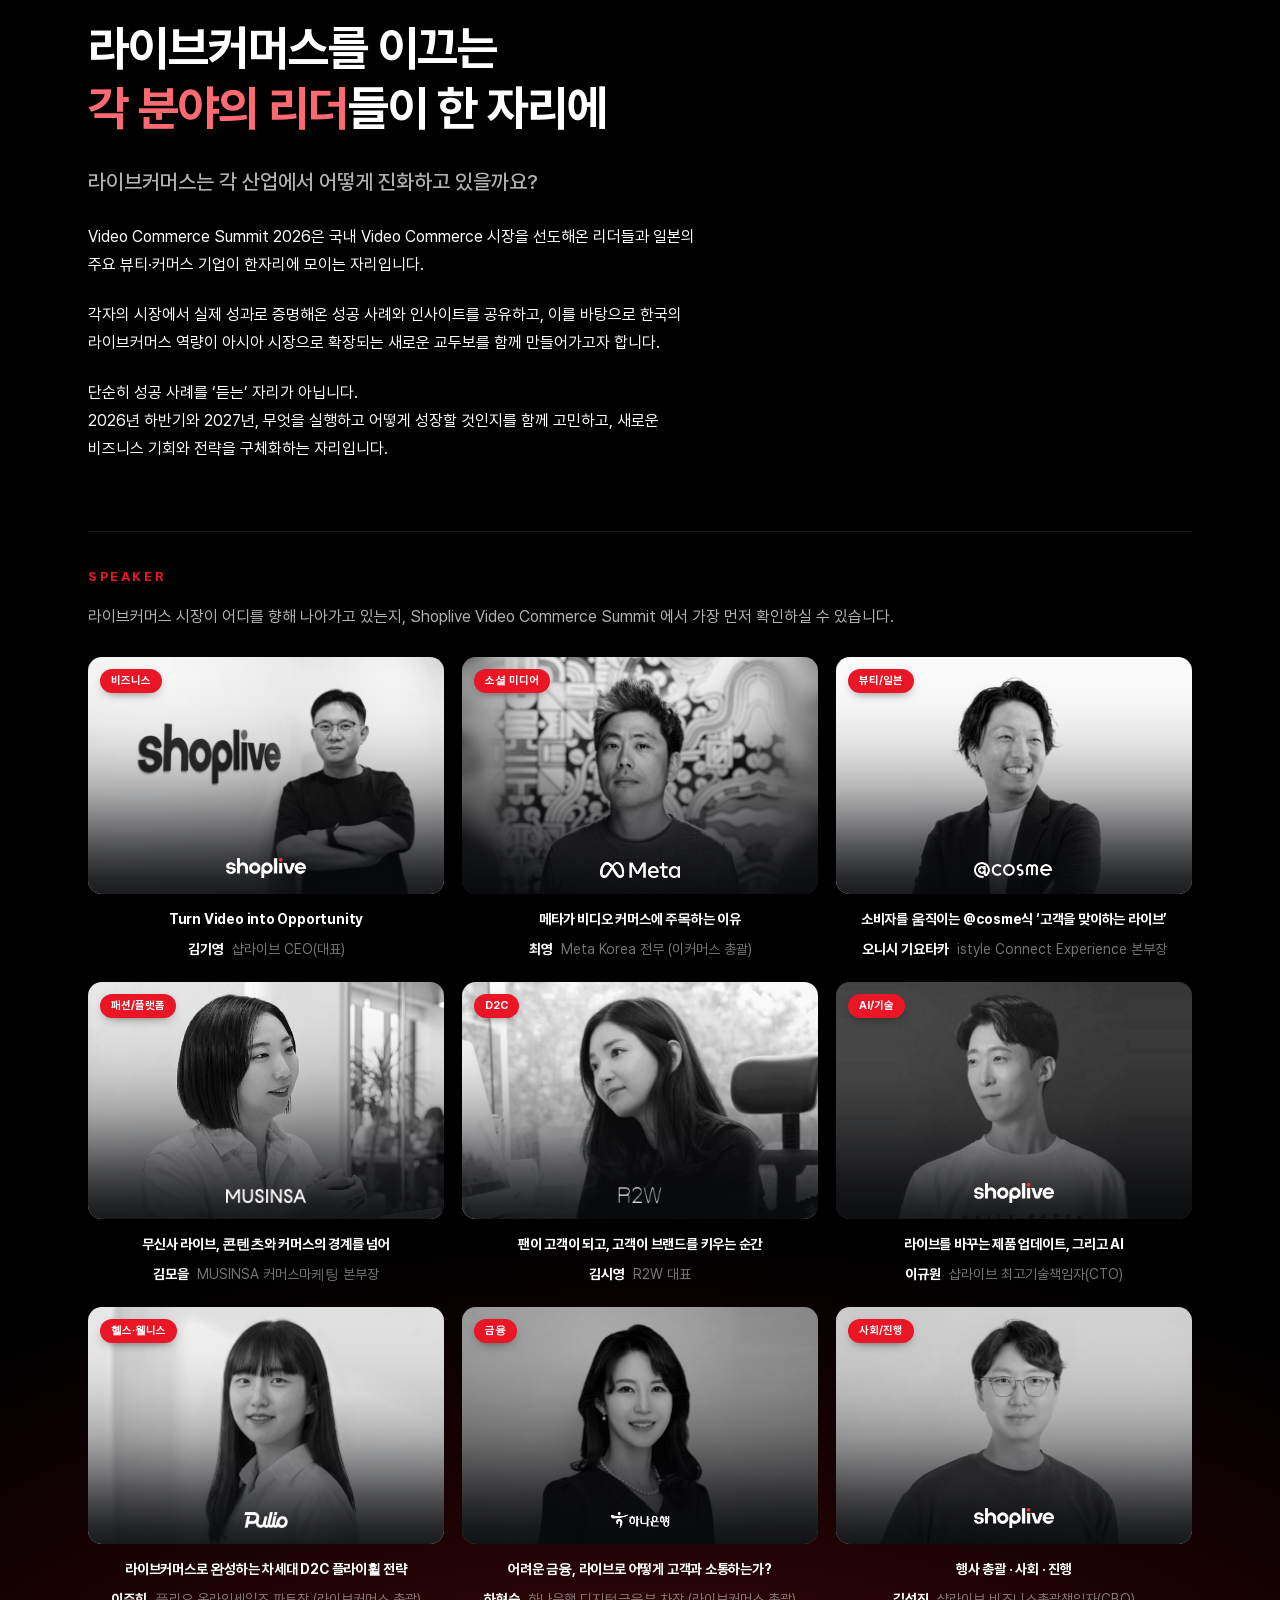
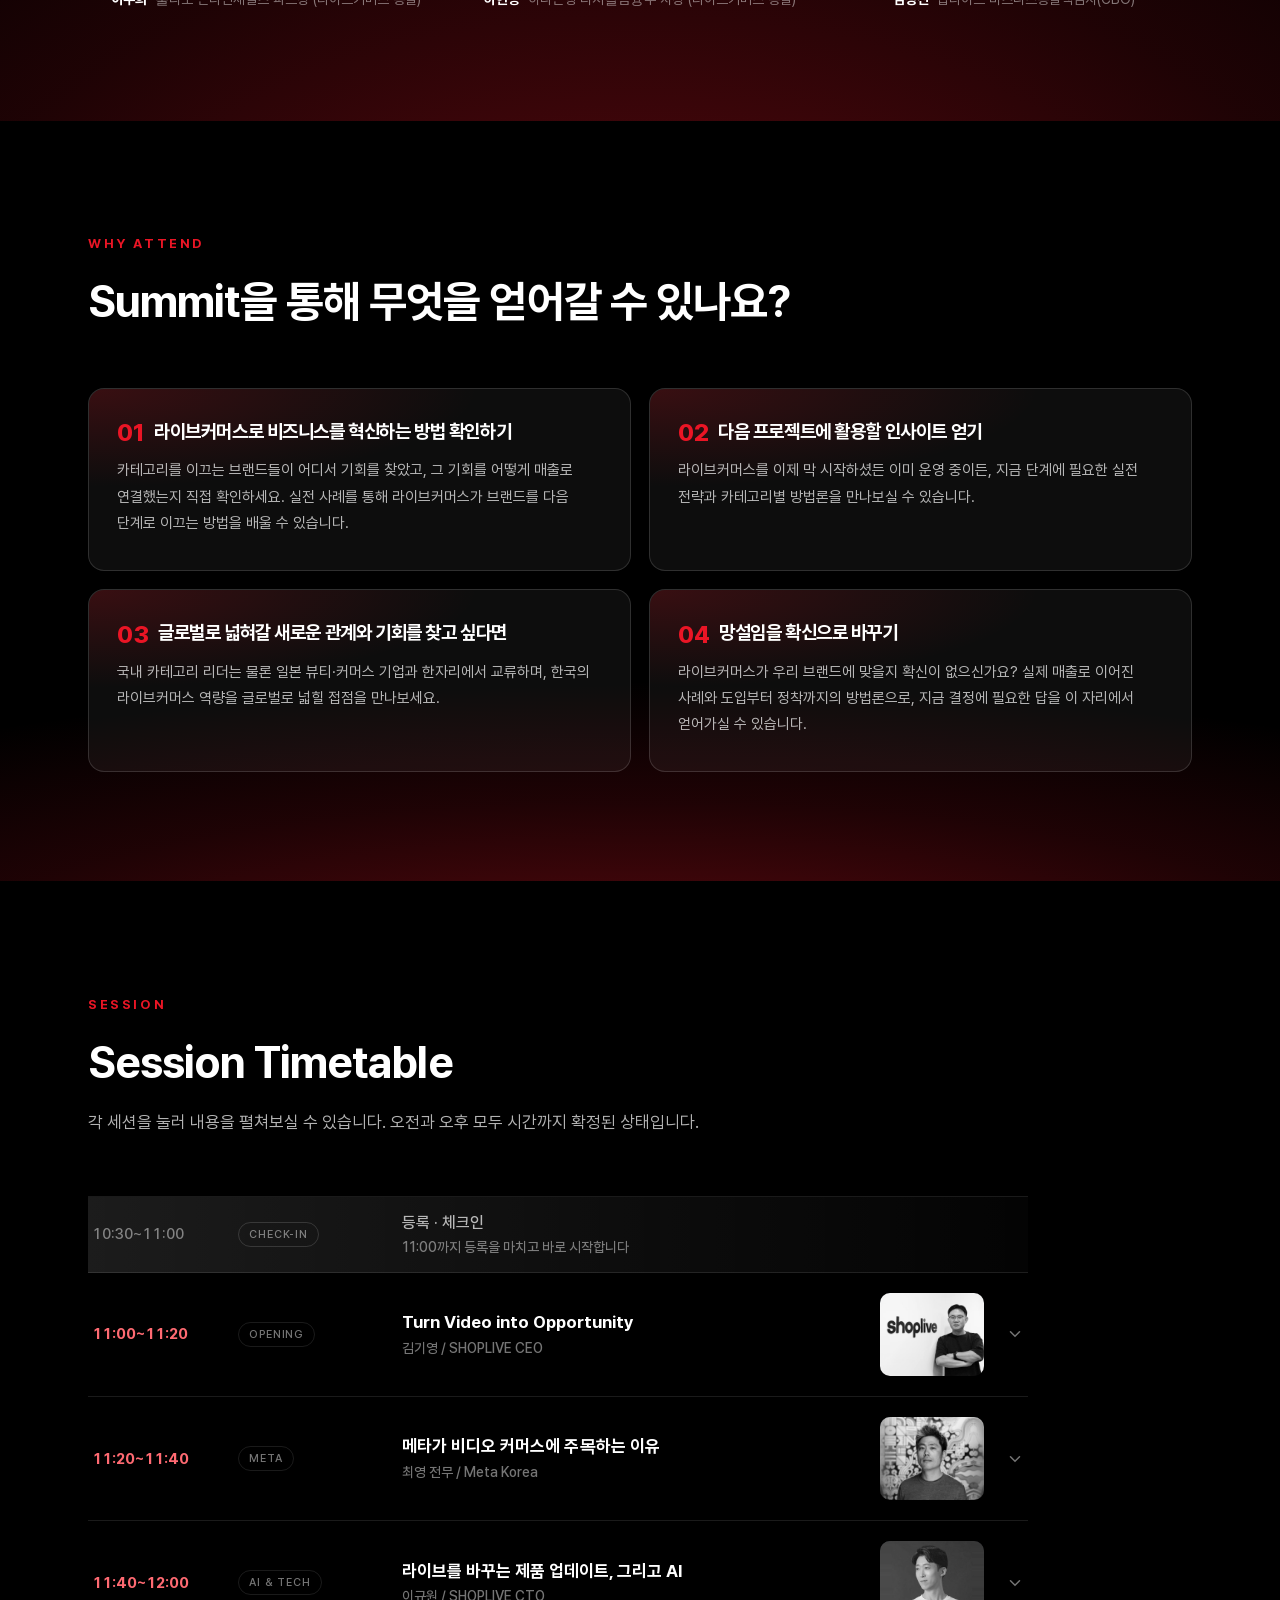
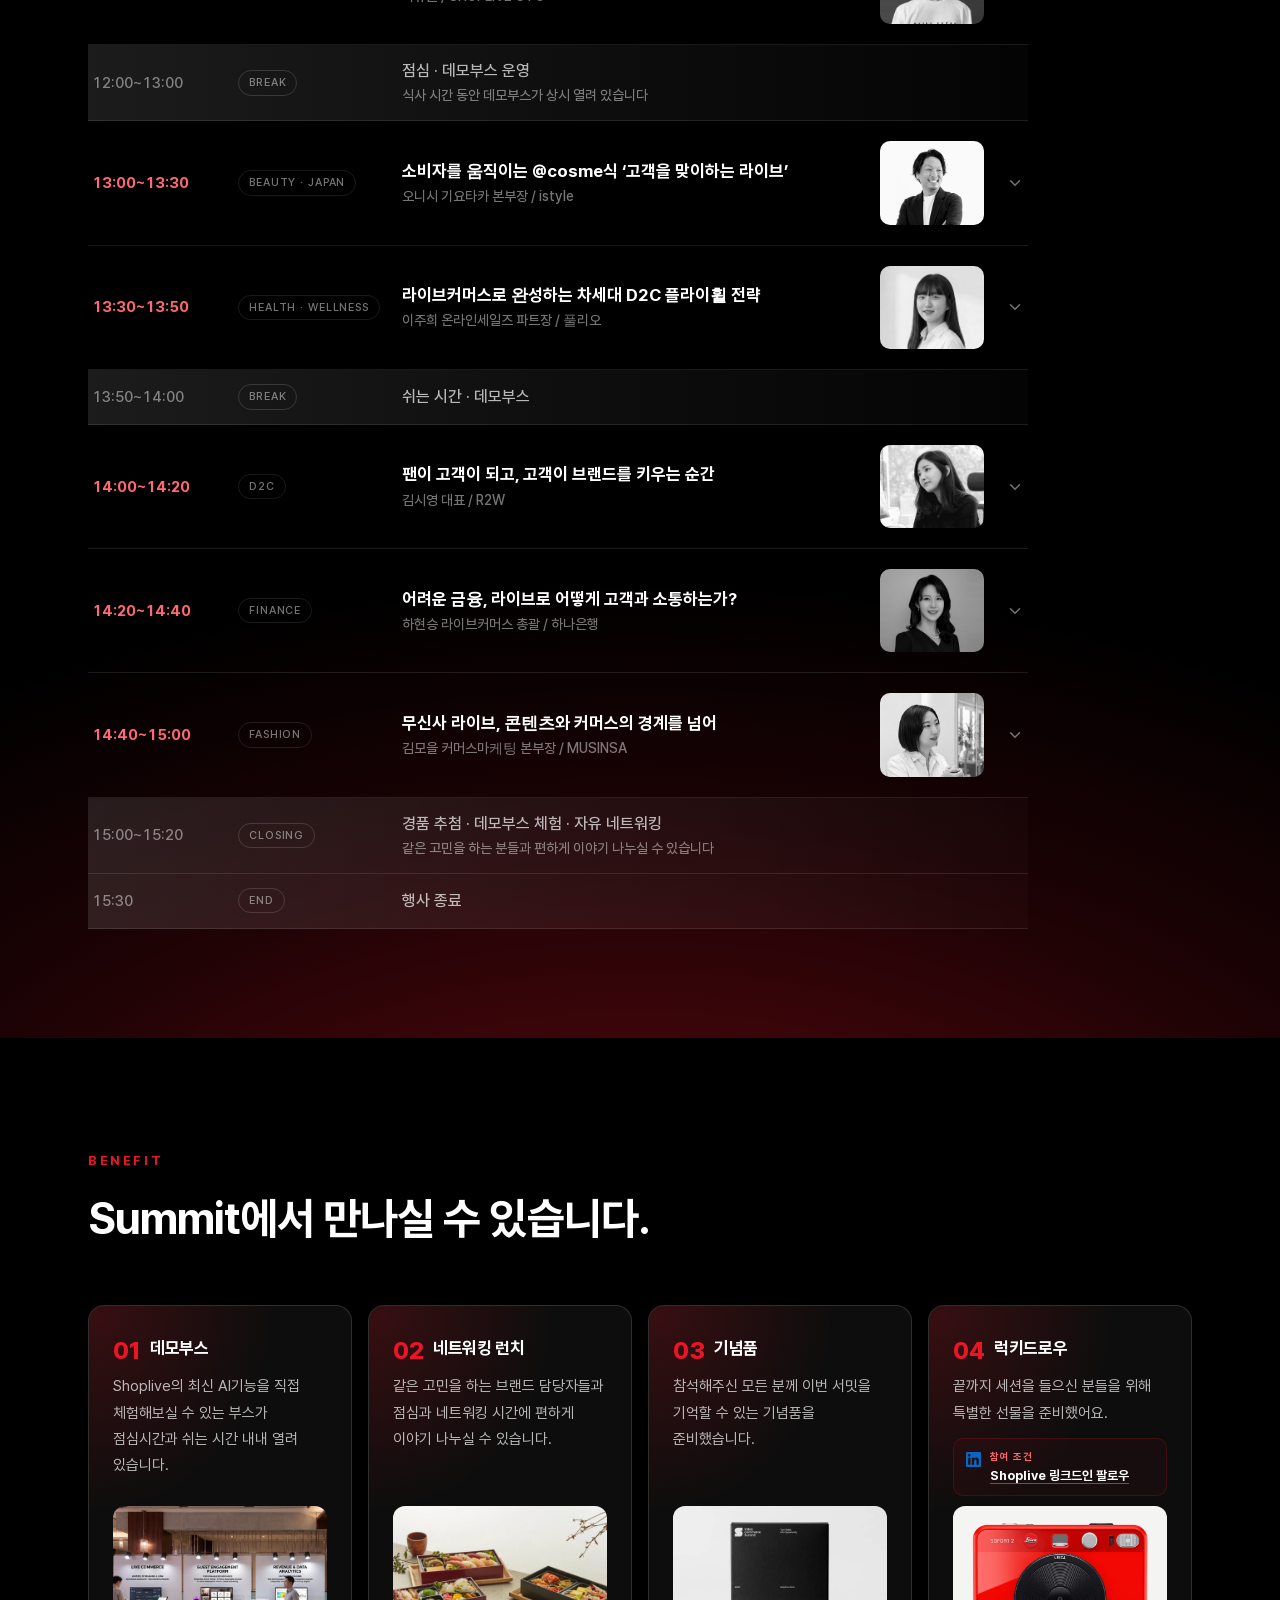
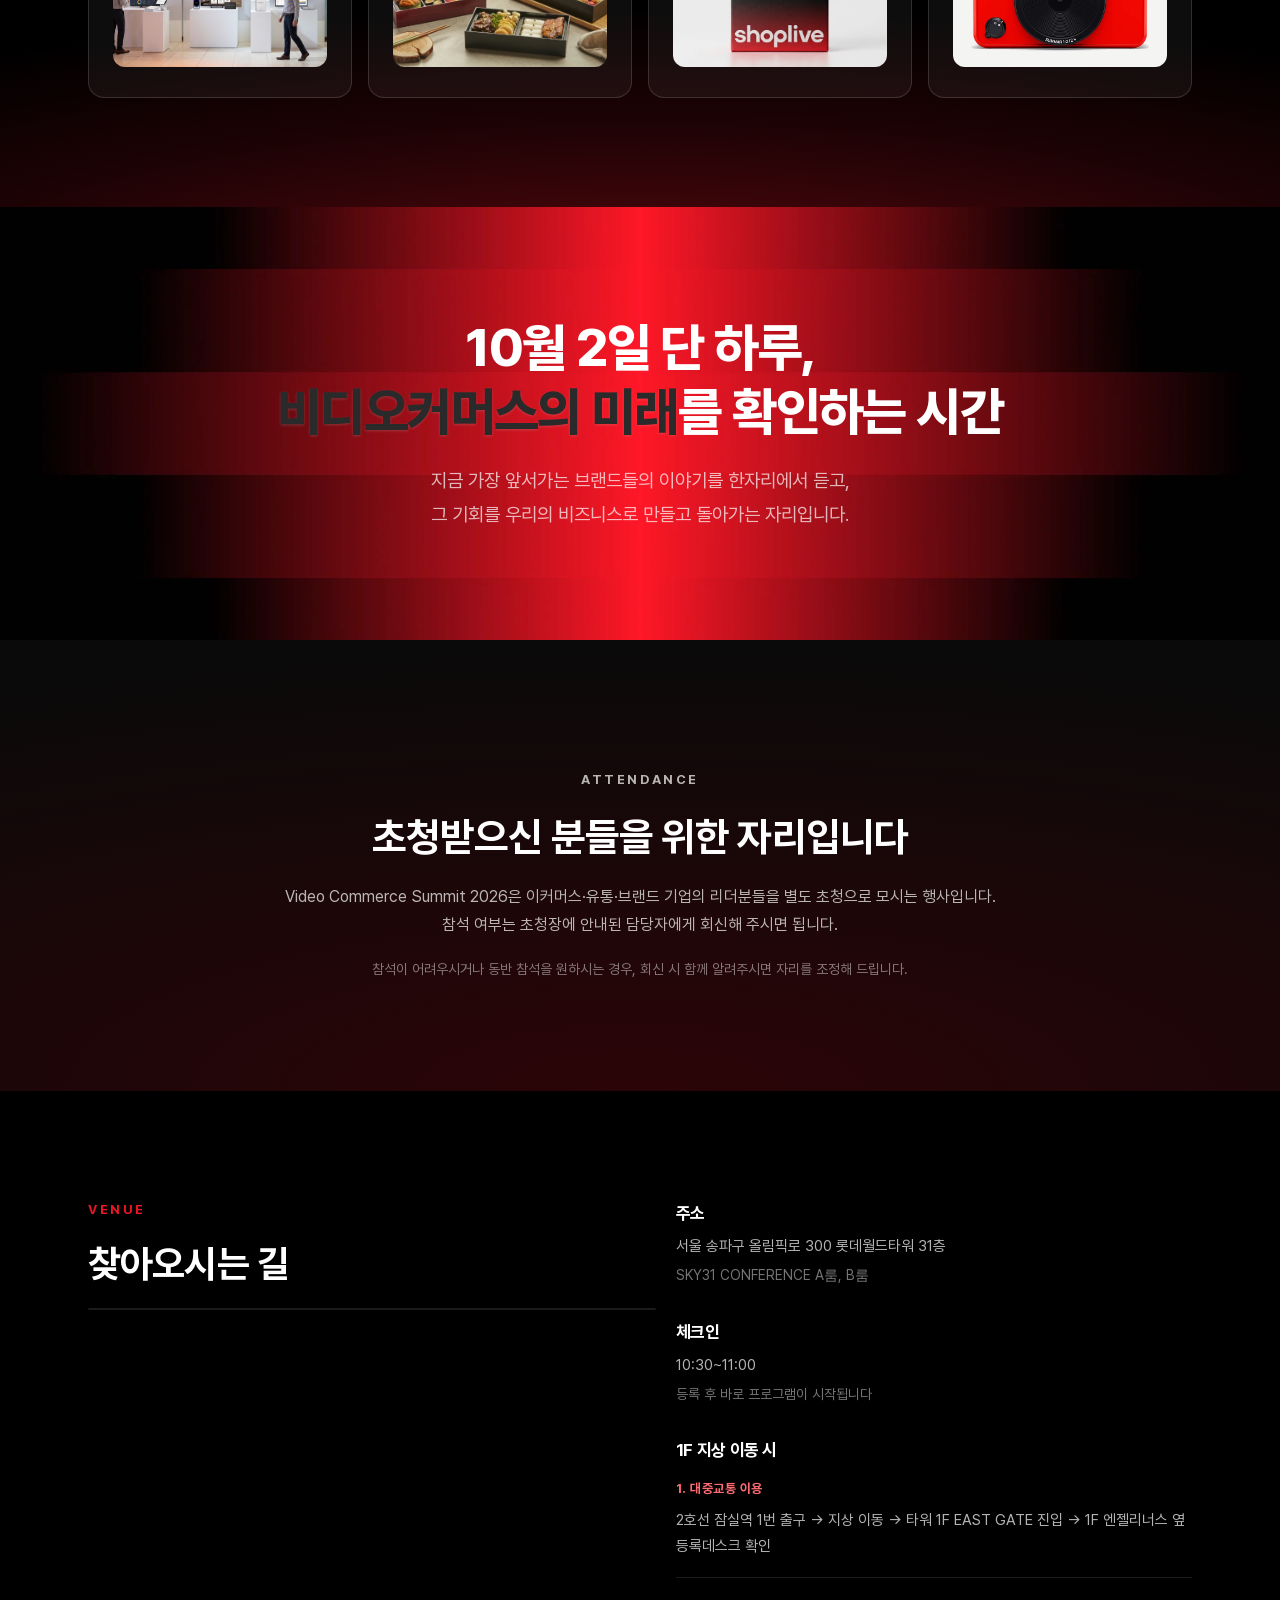
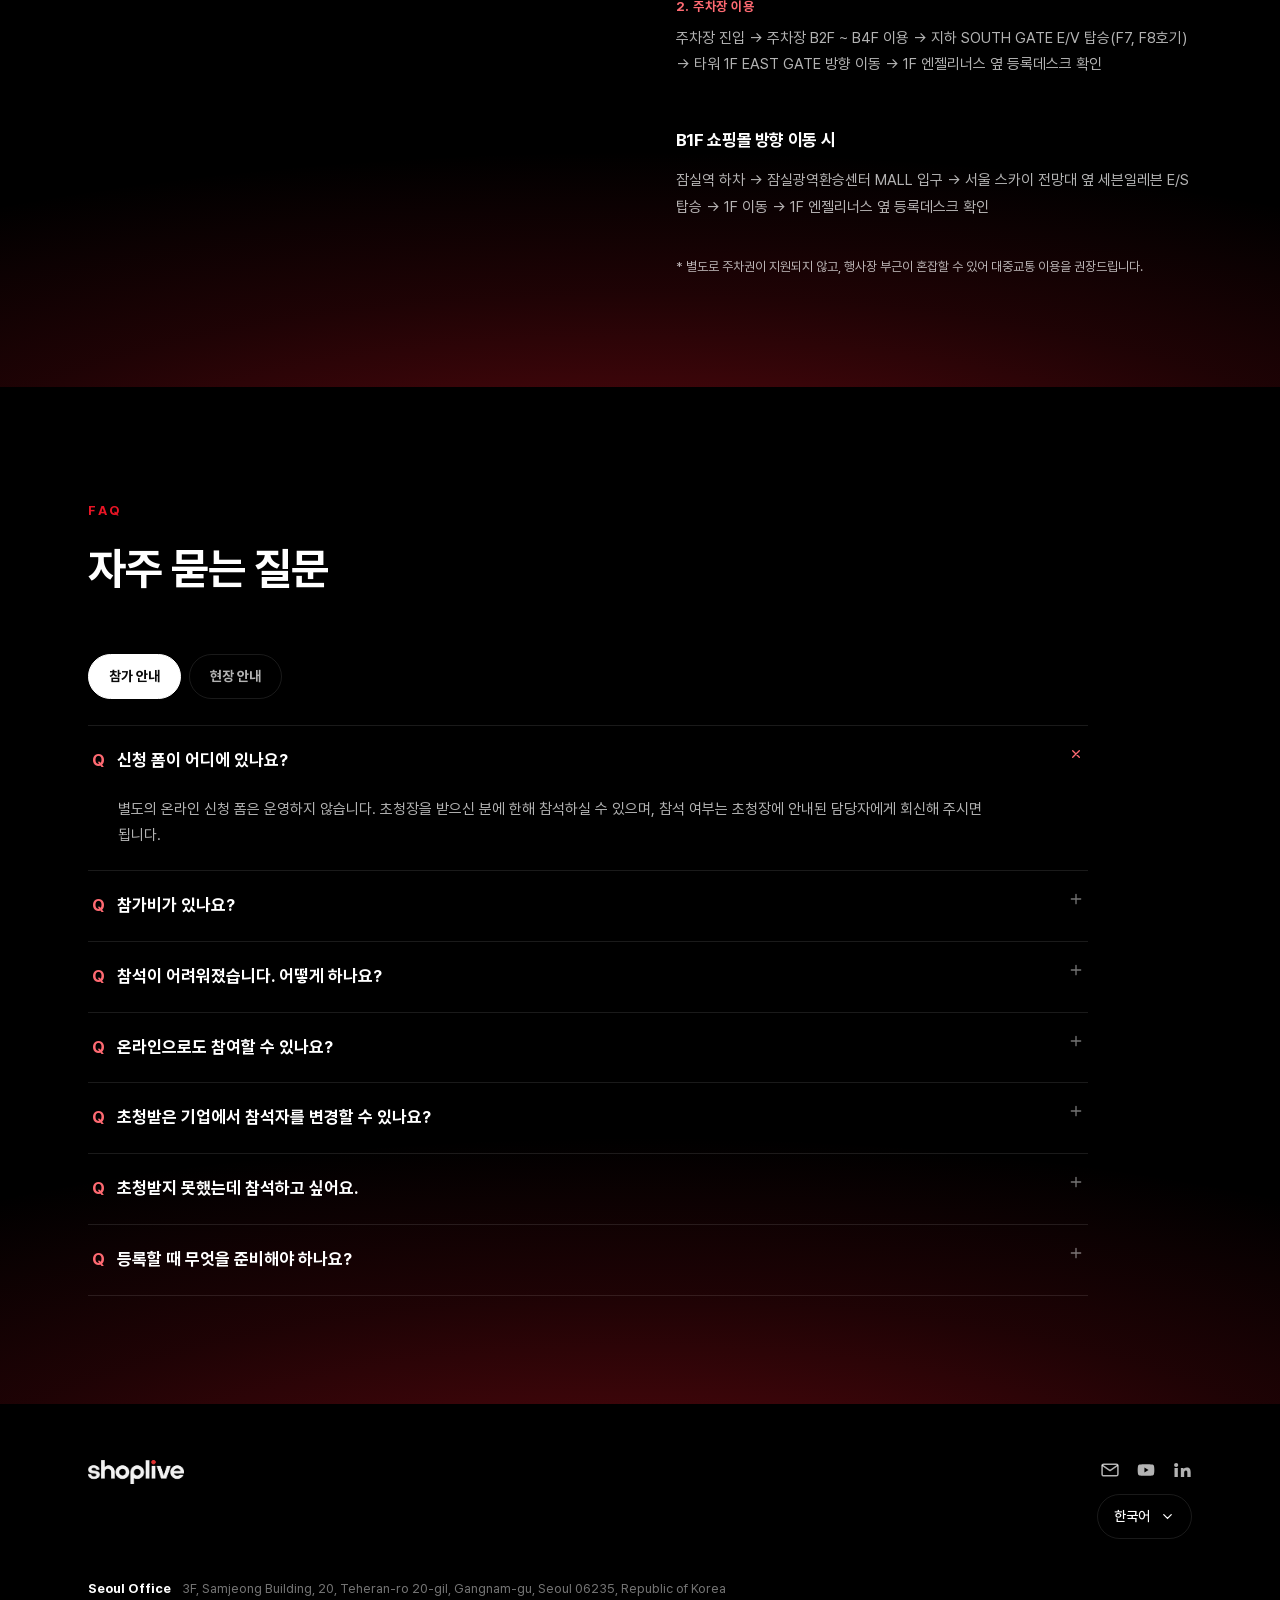
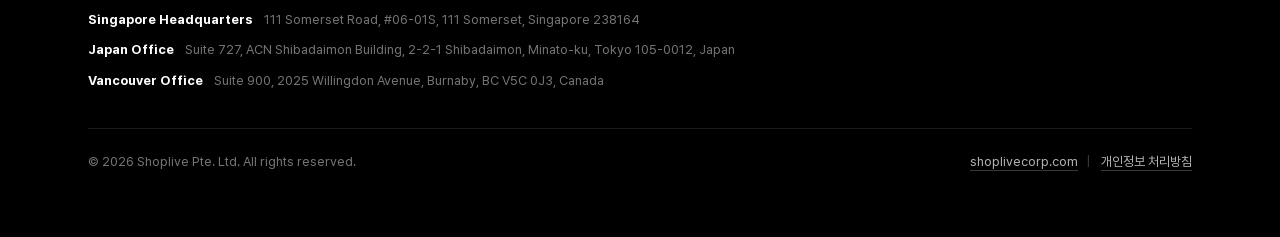
==== commit 682ecfad: "Re-import: the venue takes Conference rooms A and B SKY31 CONFERENCE A룸 → A룸, B룸 in the venue block," ====
--- a/summit-2026/index.html
+++ b/summit-2026/index.html
@@ -498,7 +498,7 @@
         <div>
           <div class="venue-routes">
             <h3>주소</h3>
-            <p class="route-path">서울 송파구 올림픽로 300 롯데월드타워 31층<span class="sub">SKY31 CONFERENCE A룸</span></p>
+            <p class="route-path">서울 송파구 올림픽로 300 롯데월드타워 31층<span class="sub">SKY31 CONFERENCE A룸, B룸</span></p>
 
             <h3>체크인</h3>
             <p class="route-path">10:30~11:00<span class="sub">등록 후 바로 프로그램이 시작됩니다</span></p>
